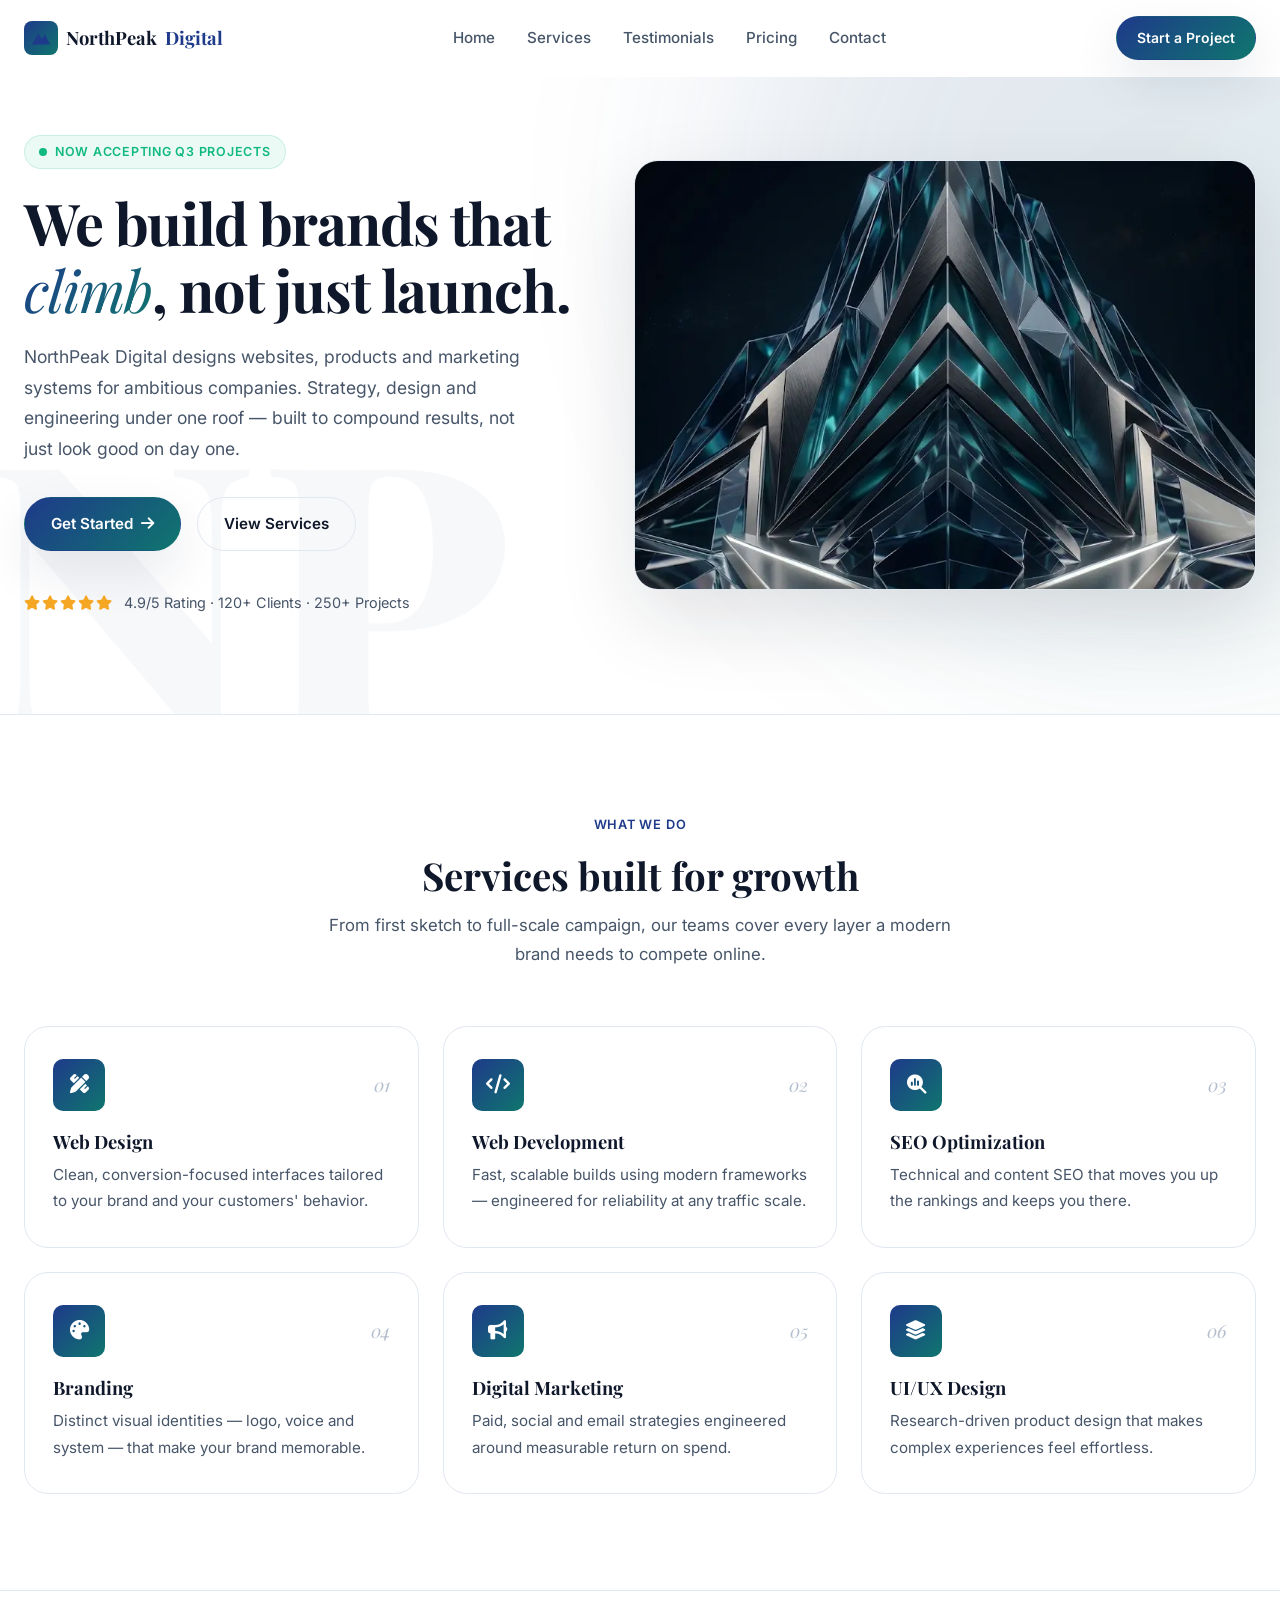
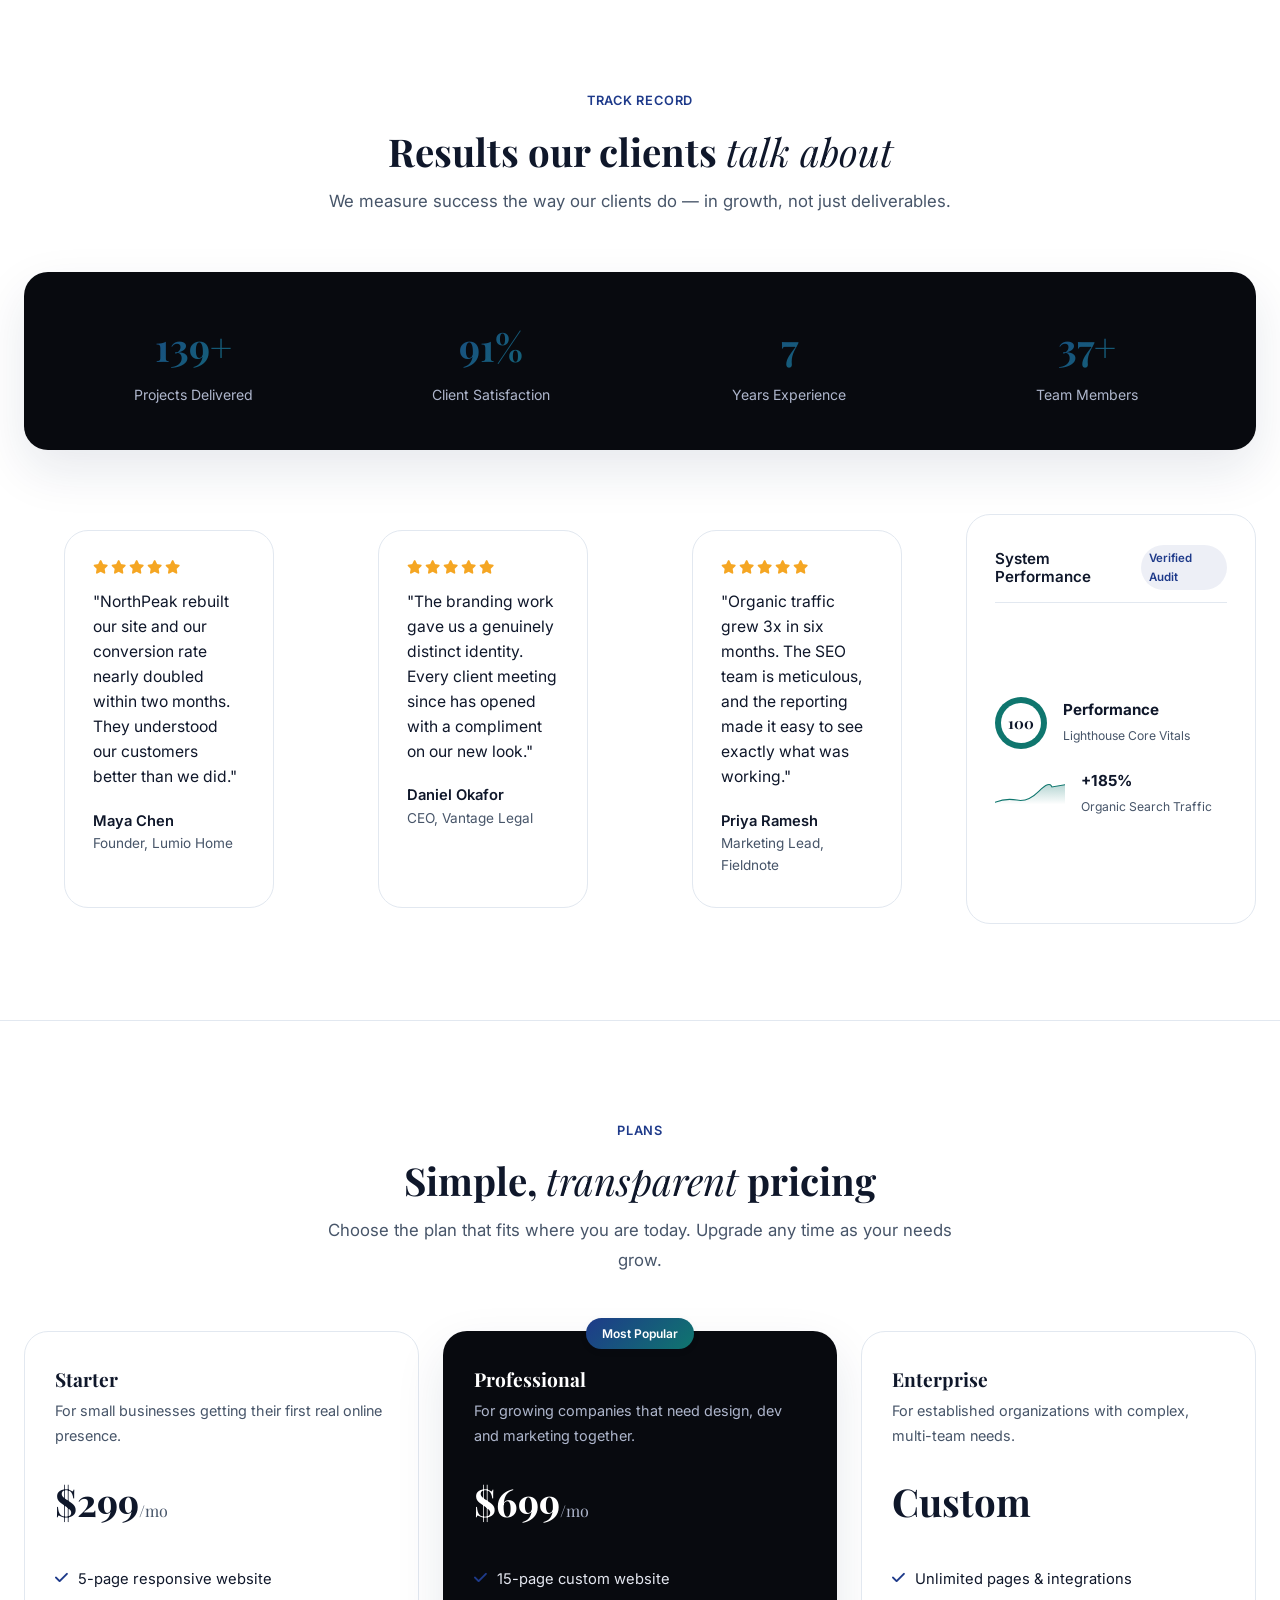
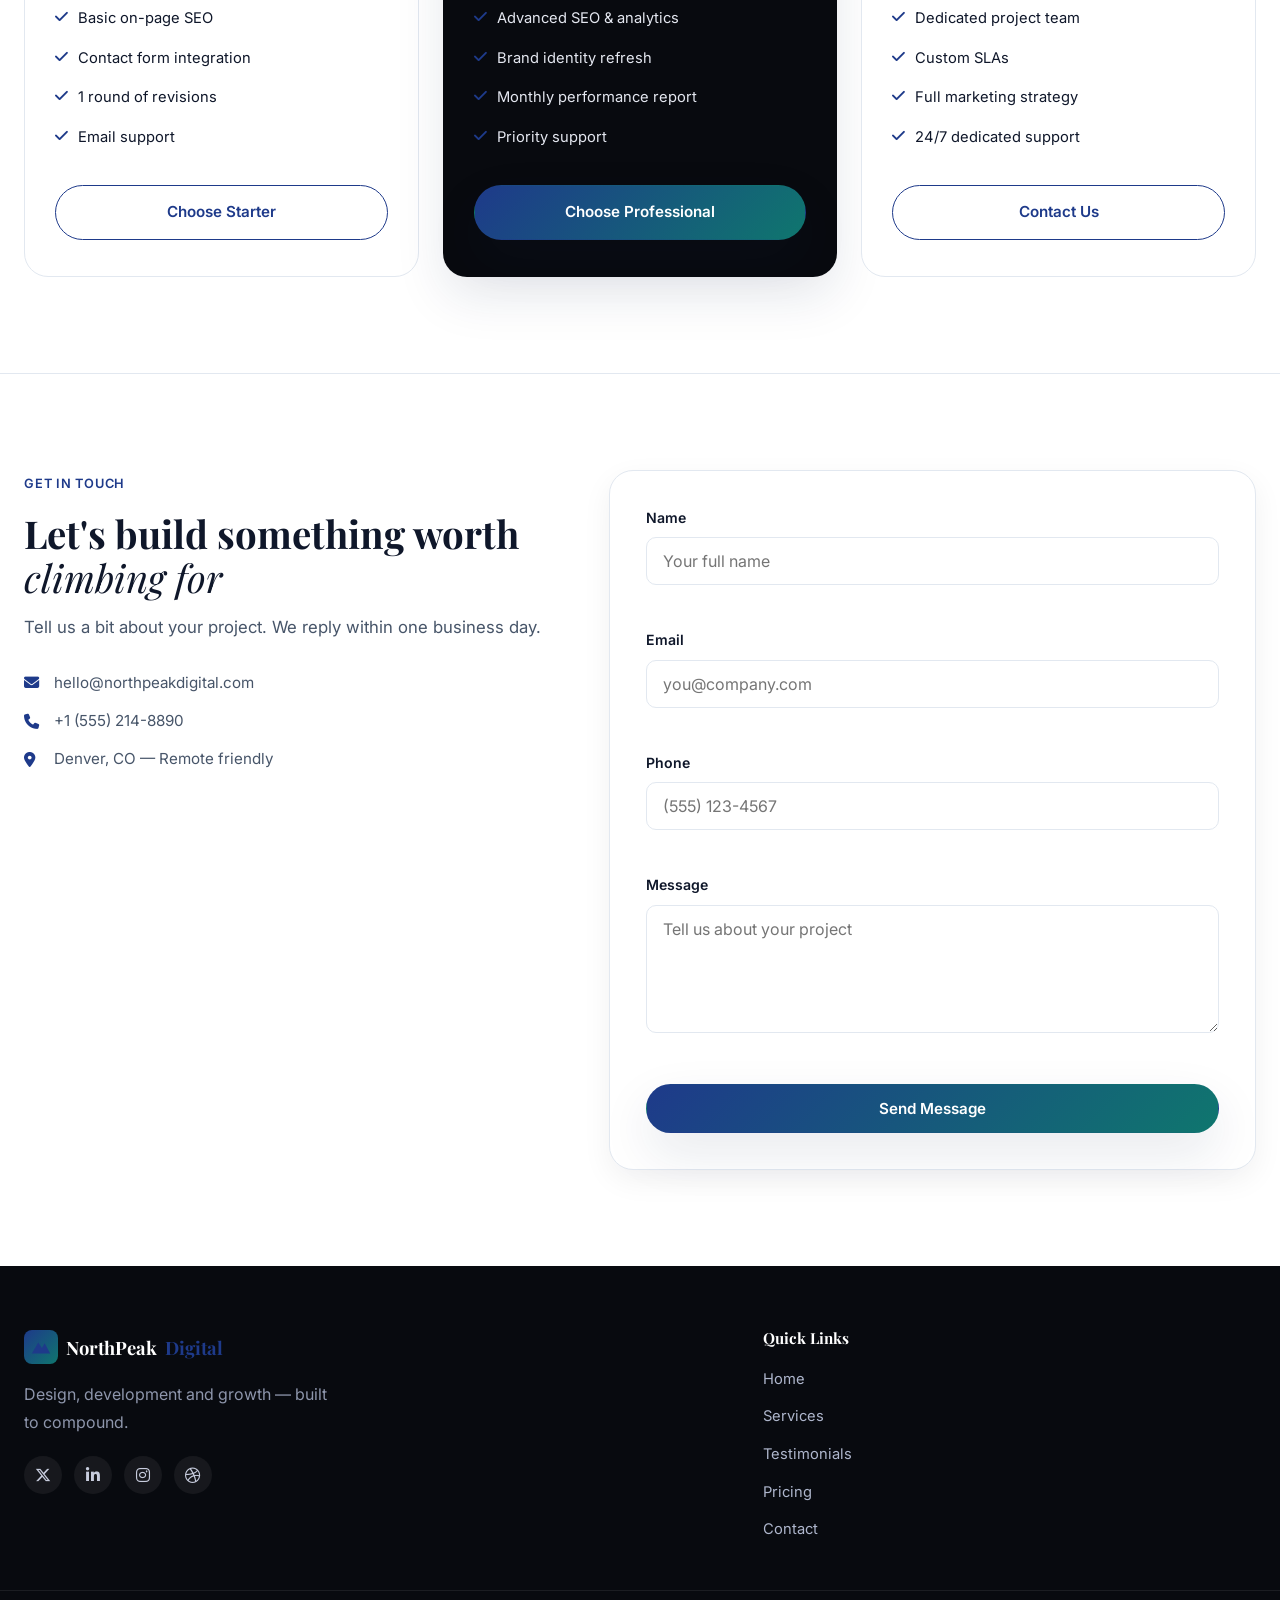
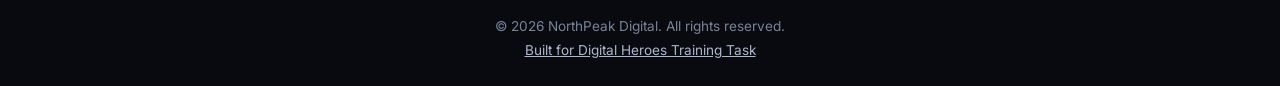
==== index.html @ 92f37b00 "optimize: add cdn preconnect and optimize status dot animation composite properties" ====
<!DOCTYPE html>
<html lang="en">
<head>
<meta charset="UTF-8">
<meta name="viewport" content="width=device-width, initial-scale=1.0">
<title>NorthPeak Digital — Web Design, Development &amp; Growth Agency</title>
<meta name="description" content="NorthPeak Digital is a modern agency building websites, brands and growth systems that get real results.">

<!-- Fonts -->
<link rel="preconnect" href="https://fonts.googleapis.com">
<link rel="preconnect" href="https://fonts.gstatic.com" crossorigin>
<link rel="preconnect" href="https://cdnjs.cloudflare.com" crossorigin>
<link rel="preload" href="https://fonts.googleapis.com/css2?family=Playfair+Display:ital,wght@0,400..900;1,400..900&family=Inter:wght@400;500;600;700&display=swap" as="style" onload="this.onload=null;this.rel='stylesheet'">
<noscript><link href="https://fonts.googleapis.com/css2?family=Playfair+Display:ital,wght@0,400..900;1,400..900&family=Inter:wght@400;500;600;700&display=swap" rel="stylesheet"></noscript>

<!-- Font Awesome -->
<link rel="preload" href="https://cdnjs.cloudflare.com/ajax/libs/font-awesome/6.5.1/css/all.min.css" as="style" onload="this.onload=null;this.rel='stylesheet'">
<noscript><link rel="stylesheet" href="https://cdnjs.cloudflare.com/ajax/libs/font-awesome/6.5.1/css/all.min.css"></noscript>

<link rel="stylesheet" href="style.css?v=1.1">
</head>
<body>

<!-- ========== SKIP LINK (Accessibility) ========== -->
<a class="skip-link" href="#main">Skip to main content</a>

<!-- ========== NAVBAR ========== -->
<header class="navbar" id="navbar">
  <div class="container navbar__inner">
    <a href="#home" class="navbar__brand" aria-label="NorthPeak Digital home">
      <span class="navbar__mark" aria-hidden="true">
        <svg viewBox="0 0 24 24" width="22" height="22"><path d="M2 19 L9 7 L13 13 L16 8 L22 19 Z" fill="currentColor"/></svg>
      </span>
      NorthPeak <span>Digital</span>
    </a>

    <nav class="navbar__nav" id="primary-nav" aria-label="Primary">
      <ul>
        <li><a href="#home">Home</a></li>
        <li><a href="#services">Services</a></li>
        <li><a href="#testimonials">Testimonials</a></li>
        <li><a href="#pricing">Pricing</a></li>
        <li><a href="#contact">Contact</a></li>
      </ul>
    </nav>

    <a href="#contact" class="btn btn--primary btn--sm navbar__cta">Start a Project</a>

    <button class="navbar__toggle" id="navToggle" aria-label="Open menu" aria-expanded="false" aria-controls="primary-nav">
      <span></span><span></span><span></span>
    </button>
  </div>
</header>

<main id="main">

  <!-- ========== HERO ========== -->
  <section class="hero" id="home">
    <div class="hero__glow" aria-hidden="true"></div>
    <div class="container hero__inner">
      <div class="hero__copy reveal">
        <div class="eyebrow eyebrow--status">
          <span class="status-dot"></span>
          Now accepting Q3 projects
        </div>
        <h1 class="hero__title">We build brands that <span class="text-gradient"><em>climb</em></span>, not just launch.</h1>
        <p class="hero__desc">NorthPeak Digital designs websites, products and marketing systems for ambitious companies. Strategy, design and engineering under one roof — built to compound results, not just look good on day one.</p>
        <div class="hero__actions">
          <a href="#contact" class="btn btn--primary">Get Started <i class="fa-solid fa-arrow-right" aria-hidden="true"></i></a>
          <a href="#services" class="btn btn--ghost">View Services</a>
        </div>
        <div class="hero__trust">
          <div class="hero__trust-stars" aria-hidden="true">
            <i class="fa-solid fa-star"></i><i class="fa-solid fa-star"></i><i class="fa-solid fa-star"></i><i class="fa-solid fa-star"></i><i class="fa-solid fa-star"></i>
          </div>
          <span>4.9/5 Rating &middot; 120+ Clients &middot; 250+ Projects</span>
        </div>
      </div>

      <div class="hero__art reveal">
        <img src="hero_artwork.webp?v=1.3" alt="Abstract glowing glass mountain peaks with warm golden light reflections" class="hero__image" width="600" height="430" fetchpriority="high" decoding="async">
      </div>
    </div>
  </section>

  <!-- ========== SERVICES ========== -->
  <section class="services section" id="services">
    <div class="container">
      <div class="section__head reveal">
        <p class="eyebrow">What we do</p>
        <h2>Services built for growth</h2>
        <p class="section__desc">From first sketch to full-scale campaign, our teams cover every layer a modern brand needs to compete online.</p>
      </div>

      <div class="services__grid">
        <article class="service-card reveal">
          <div class="service-card__header">
            <div class="service-card__icon"><i class="fa-solid fa-pen-ruler" aria-hidden="true"></i></div>
            <span class="service-card__number">01</span>
          </div>
          <h3>Web Design</h3>
          <p>Clean, conversion-focused interfaces tailored to your brand and your customers' behavior.</p>
        </article>

        <article class="service-card reveal">
          <div class="service-card__header">
            <div class="service-card__icon"><i class="fa-solid fa-code" aria-hidden="true"></i></div>
            <span class="service-card__number">02</span>
          </div>
          <h3>Web Development</h3>
          <p>Fast, scalable builds using modern frameworks — engineered for reliability at any traffic scale.</p>
        </article>

        <article class="service-card reveal">
          <div class="service-card__header">
            <div class="service-card__icon"><i class="fa-solid fa-magnifying-glass-chart" aria-hidden="true"></i></div>
            <span class="service-card__number">03</span>
          </div>
          <h3>SEO Optimization</h3>
          <p>Technical and content SEO that moves you up the rankings and keeps you there.</p>
        </article>

        <article class="service-card reveal">
          <div class="service-card__header">
            <div class="service-card__icon"><i class="fa-solid fa-palette" aria-hidden="true"></i></div>
            <span class="service-card__number">04</span>
          </div>
          <h3>Branding</h3>
          <p>Distinct visual identities — logo, voice and system — that make your brand memorable.</p>
        </article>

        <article class="service-card reveal">
          <div class="service-card__header">
            <div class="service-card__icon"><i class="fa-solid fa-bullhorn" aria-hidden="true"></i></div>
            <span class="service-card__number">05</span>
          </div>
          <h3>Digital Marketing</h3>
          <p>Paid, social and email strategies engineered around measurable return on spend.</p>
        </article>

        <article class="service-card reveal">
          <div class="service-card__header">
            <div class="service-card__icon"><i class="fa-solid fa-layer-group" aria-hidden="true"></i></div>
            <span class="service-card__number">06</span>
          </div>
          <h3>UI/UX Design</h3>
          <p>Research-driven product design that makes complex experiences feel effortless.</p>
        </article>
      </div>
    </div>
  </section>

  <!-- ========== TESTIMONIALS / RESULTS ========== -->
  <section class="results section" id="testimonials">
    <div class="container">
      <div class="section__head reveal">
        <p class="eyebrow">Track record</p>
        <h2>Results our clients <em>talk about</em></h2>
        <p class="section__desc">We measure success the way our clients do — in growth, not just deliverables.</p>
      </div>

      <div class="stats reveal">
        <div class="stats__item">
          <span class="stats__num" data-count="150" data-suffix="+">0</span>
          <span class="stats__label">Projects Delivered</span>
        </div>
        <div class="stats__item">
          <span class="stats__num" data-count="98" data-suffix="%">0</span>
          <span class="stats__label">Client Satisfaction</span>
        </div>
        <div class="stats__item">
          <span class="stats__num" data-count="8" data-suffix="">0</span>
          <span class="stats__label">Years Experience</span>
        </div>
        <div class="stats__item">
          <span class="stats__num" data-count="40" data-suffix="+">0</span>
          <span class="stats__label">Team Members</span>
        </div>
      </div>

      <div class="testimonials__grid">
        <figure class="testimonial-card reveal">
          <div class="testimonial-card__stars" aria-label="Rated 5 out of 5 stars">
            <i class="fa-solid fa-star"></i><i class="fa-solid fa-star"></i><i class="fa-solid fa-star"></i><i class="fa-solid fa-star"></i><i class="fa-solid fa-star"></i>
          </div>
          <blockquote>"NorthPeak rebuilt our site and our conversion rate nearly doubled within two months. They understood our customers better than we did."</blockquote>
          <figcaption>
            <span class="testimonial-card__name">Maya Chen</span>
            <span class="testimonial-card__company">Founder, Lumio Home</span>
          </figcaption>
        </figure>

        <figure class="testimonial-card reveal">
          <div class="testimonial-card__stars" aria-label="Rated 5 out of 5 stars">
            <i class="fa-solid fa-star"></i><i class="fa-solid fa-star"></i><i class="fa-solid fa-star"></i><i class="fa-solid fa-star"></i><i class="fa-solid fa-star"></i>
          </div>
          <blockquote>"The branding work gave us a genuinely distinct identity. Every client meeting since has opened with a compliment on our new look."</blockquote>
          <figcaption>
            <span class="testimonial-card__name">Daniel Okafor</span>
            <span class="testimonial-card__company">CEO, Vantage Legal</span>
          </figcaption>
        </figure>

        <figure class="testimonial-card reveal">
          <div class="testimonial-card__stars" aria-label="Rated 5 out of 5 stars">
            <i class="fa-solid fa-star"></i><i class="fa-solid fa-star"></i><i class="fa-solid fa-star"></i><i class="fa-solid fa-star"></i><i class="fa-solid fa-star"></i>
          </div>
          <blockquote>"Organic traffic grew 3x in six months. The SEO team is meticulous, and the reporting made it easy to see exactly what was working."</blockquote>
          <figcaption>
            <span class="testimonial-card__name">Priya Ramesh</span>
            <span class="testimonial-card__company">Marketing Lead, Fieldnote</span>
          </figcaption>
        </figure>

        <div class="testimonial-card metric-widget reveal">
          <div class="metric-widget__header">
            <h4>System Performance</h4>
            <span class="metric-widget__badge">Verified Audit</span>
          </div>
          <div class="metric-widget__body">
            <div class="gauge-container">
              <div class="circular-gauge" style="--percent: 100;">
                <div class="circular-gauge__value">100</div>
              </div>
              <div class="gauge-label">
                <strong>Performance</strong>
                <span>Lighthouse Core Vitals</span>
              </div>
            </div>
            <div class="chart-container">
              <svg class="mini-chart" viewBox="0 0 160 50">
                <defs>
                  <linearGradient id="chartGrad" x1="0" y1="0" x2="0" y2="1">
                    <stop offset="0%" stop-color="#0F766E" stop-opacity="0.3"/>
                    <stop offset="100%" stop-color="#0F766E" stop-opacity="0.0"/>
                  </linearGradient>
                </defs>
                <path d="M 0 45 Q 25 35 50 40 T 100 20 T 130 10 L 160 5" fill="none" stroke="#0F766E" stroke-width="2.5" stroke-linecap="round"/>
                <path d="M 0 45 Q 25 35 50 40 T 100 20 T 130 10 L 160 5 L 160 50 L 0 50 Z" fill="url(#chartGrad)"/>
              </svg>
              <div class="chart-label">
                <strong>+185%</strong>
                <span>Organic Search Traffic</span>
              </div>
            </div>
          </div>
        </div>
      </div>
    </div>
  </section>

  <!-- ========== PRICING ========== -->
  <section class="pricing section" id="pricing">
    <div class="container">
      <div class="section__head reveal">
        <p class="eyebrow">Plans</p>
        <h2>Simple, <em>transparent</em> pricing</h2>
        <p class="section__desc">Choose the plan that fits where you are today. Upgrade any time as your needs grow.</p>
      </div>

      <div class="pricing__grid">

        <!-- Starter -->
        <article class="pricing-card reveal">
          <h3>Starter</h3>
          <p class="pricing-card__desc">For small businesses getting their first real online presence.</p>
          <p class="pricing-card__price"><span>$299</span>/mo</p>
          <ul class="pricing-card__features">
            <li><i class="fa-solid fa-check" aria-hidden="true"></i> 5-page responsive website</li>
            <li><i class="fa-solid fa-check" aria-hidden="true"></i> Basic on-page SEO</li>
            <li><i class="fa-solid fa-check" aria-hidden="true"></i> Contact form integration</li>
            <li><i class="fa-solid fa-check" aria-hidden="true"></i> 1 round of revisions</li>
            <li><i class="fa-solid fa-check" aria-hidden="true"></i> Email support</li>
          </ul>
          <a href="#contact" class="btn btn--outline">Choose Starter</a>
        </article>

        <!-- Professional (highlighted) -->
        <article class="pricing-card pricing-card--featured reveal">
          <span class="pricing-card__badge">Most Popular</span>
          <h3>Professional</h3>
          <p class="pricing-card__desc">For growing companies that need design, dev and marketing together.</p>
          <p class="pricing-card__price"><span>$699</span>/mo</p>
          <ul class="pricing-card__features">
            <li><i class="fa-solid fa-check" aria-hidden="true"></i> 15-page custom website</li>
            <li><i class="fa-solid fa-check" aria-hidden="true"></i> Advanced SEO &amp; analytics</li>
            <li><i class="fa-solid fa-check" aria-hidden="true"></i> Brand identity refresh</li>
            <li><i class="fa-solid fa-check" aria-hidden="true"></i> Monthly performance report</li>
            <li><i class="fa-solid fa-check" aria-hidden="true"></i> Priority support</li>
          </ul>
          <a href="#contact" class="btn btn--primary">Choose Professional</a>
        </article>

        <!-- Enterprise -->
        <article class="pricing-card reveal">
          <h3>Enterprise</h3>
          <p class="pricing-card__desc">For established organizations with complex, multi-team needs.</p>
          <p class="pricing-card__price"><span>Custom</span></p>
          <ul class="pricing-card__features">
            <li><i class="fa-solid fa-check" aria-hidden="true"></i> Unlimited pages &amp; integrations</li>
            <li><i class="fa-solid fa-check" aria-hidden="true"></i> Dedicated project team</li>
            <li><i class="fa-solid fa-check" aria-hidden="true"></i> Custom SLAs</li>
            <li><i class="fa-solid fa-check" aria-hidden="true"></i> Full marketing strategy</li>
            <li><i class="fa-solid fa-check" aria-hidden="true"></i> 24/7 dedicated support</li>
          </ul>
          <a href="#contact" class="btn btn--outline">Contact Us</a>
        </article>

      </div>
    </div>
  </section>

  <!-- ========== CONTACT ========== -->
  <section class="contact section" id="contact">
    <div class="container contact__inner">
      <div class="section__head section__head--left reveal">
        <p class="eyebrow">Get in touch</p>
        <h2>Let's build something worth <em>climbing for</em></h2>
        <p class="section__desc">Tell us a bit about your project. We reply within one business day.</p>

        <ul class="contact__info">
          <li><i class="fa-solid fa-envelope" aria-hidden="true"></i> hello@northpeakdigital.com</li>
          <li><i class="fa-solid fa-phone" aria-hidden="true"></i> +1 (555) 214-8890</li>
          <li><i class="fa-solid fa-location-dot" aria-hidden="true"></i> Denver, CO — Remote friendly</li>
        </ul>
      </div>

      <form class="contact-form reveal" id="contactForm" action="https://api.web3forms.com/submit" method="POST" novalidate>
        <input type="hidden" name="access_key" value="YOUR_ACCESS_KEY_HERE">
        <div class="form-group">
          <label for="name">Name</label>
          <input type="text" id="name" name="name" placeholder="Your full name" autocomplete="name" aria-describedby="nameError">
          <span class="form-error" id="nameError" role="alert"></span>
        </div>

        <div class="form-group">
          <label for="email">Email</label>
          <input type="email" id="email" name="email" placeholder="you@company.com" autocomplete="email" aria-describedby="emailError">
          <span class="form-error" id="emailError" role="alert"></span>
        </div>

        <div class="form-group">
          <label for="phone">Phone</label>
          <input type="tel" id="phone" name="phone" placeholder="(555) 123-4567" autocomplete="tel" aria-describedby="phoneError">
          <span class="form-error" id="phoneError" role="alert"></span>
        </div>

        <div class="form-group">
          <label for="message">Message</label>
          <textarea id="message" name="message" rows="5" placeholder="Tell us about your project" aria-describedby="messageError"></textarea>
          <span class="form-error" id="messageError" role="alert"></span>
        </div>

        <button type="submit" class="btn btn--primary btn--full">Send Message</button>

        <p class="form-success" id="formSuccess" role="status" aria-live="polite"></p>
      </form>
    </div>
  </section>

</main>

<!-- ========== FOOTER ========== -->
<footer class="footer">
  <div class="container footer__inner">
    <div class="footer__brand">
      <a href="#home" class="navbar__brand" aria-label="NorthPeak Digital home">
        <span class="navbar__mark" aria-hidden="true">
          <svg viewBox="0 0 24 24" width="22" height="22"><path d="M2 19 L9 7 L13 13 L16 8 L22 19 Z" fill="currentColor"/></svg>
        </span>
        NorthPeak <span>Digital</span>
      </a>
      <p>Design, development and growth — built to compound.</p>
      <div class="footer__social">
        <a href="#" aria-label="NorthPeak Digital on X (Twitter)"><i class="fa-brands fa-x-twitter" aria-hidden="true"></i></a>
        <a href="#" aria-label="NorthPeak Digital on LinkedIn"><i class="fa-brands fa-linkedin-in" aria-hidden="true"></i></a>
        <a href="#" aria-label="NorthPeak Digital on Instagram"><i class="fa-brands fa-instagram" aria-hidden="true"></i></a>
        <a href="#" aria-label="NorthPeak Digital on Dribbble"><i class="fa-brands fa-dribbble" aria-hidden="true"></i></a>
      </div>
    </div>

    <nav class="footer__links" aria-label="Footer">
      <h4>Quick Links</h4>
      <ul>
        <li><a href="#home">Home</a></li>
        <li><a href="#services">Services</a></li>
        <li><a href="#testimonials">Testimonials</a></li>
        <li><a href="#pricing">Pricing</a></li>
        <li><a href="#contact">Contact</a></li>
      </ul>
    </nav>
  </div>

  <div class="footer__bottom">
    <p>&copy; <span id="year"></span> NorthPeak Digital. All rights reserved.</p>
    <p><a href="https://digitalheroesco.com" target="_blank" rel="noopener">Built for Digital Heroes Training Task</a></p>
  </div>
</footer>

<script src="script.js" defer></script>
</body>
</html>
---- style.css ----
/* ==========================================================================
   NorthPeak Digital — Stylesheet
   Design tokens: navy-950 #0B1120 · ink #151B2E · slate #5B6478
   blue #4F6BFF · purple #8B5CF6 · surface #F6F7FB · white #FFFFFF
   ========================================================================== */

:root {
  /* Colors */
  --navy-950: #080A0F;
  --navy-800: #11141B;
  --ink: #0F172A;
  --slate: #475569;
  --slate-light: #94A3B8;
  --blue: #1E3A8A;
  --purple: #0F766E;
  --surface: #FFFFFF;
  --surface-alt: #F8FAFC;
  --white: #FFFFFF;
  --border: #E2E8F0;
  --success: #10B981;
  --error: #EF4444;

  --gradient: linear-gradient(135deg, var(--blue), var(--purple));

  /* Typography */
  --font-display: 'Playfair Display', 'Inter', serif;
  --font-body: 'Inter', sans-serif;

  /* Spacing / shape */
  --radius-sm: 10px;
  --radius-md: 16px;
  --radius-lg: 24px;
  --shadow-sm: 0 2px 10px rgba(15, 23, 42, 0.04);
  --shadow-md: 0 10px 30px rgba(15, 23, 42, 0.06);
  --shadow-lg: 0 20px 50px rgba(15, 37, 80, 0.1);

  --container-w: 1280px;
}

/* ==========================================================================
   Reset & base
   ========================================================================== */
*,
*::before,
*::after {
  box-sizing: border-box;
}

html {
  scroll-behavior: smooth;
  scroll-padding-top: 84px;
}

@media (prefers-reduced-motion: reduce) {
  html {
    scroll-behavior: auto;
  }

  *,
  *::before,
  *::after {
    animation-duration: 0.001ms !important;
    animation-iteration-count: 1 !important;
    transition-duration: 0.001ms !important;
  }
}

body {
  margin: 0;
  font-family: var(--font-body);
  color: var(--ink);
  background: var(--white);
  line-height: 1.6;
  -webkit-font-smoothing: antialiased;
}

h1, h2, h3, h4 { font-family: var(--font-display); line-height: 1.15; margin: 0; color: var(--ink); }
h1 em, h2 em, h3 em {
  font-style: italic;
  font-weight: 400;
  font-family: var(--font-display);
}

p {
  margin: 0;
  line-height: 1.75;
}

ul {
  margin: 0;
  padding: 0;
  list-style: none;
}

a {
  color: inherit;
  text-decoration: none;
}

img,
svg {
  display: block;
  max-width: 100%;
}

button {
  font-family: inherit;
  cursor: pointer;
}

input,
textarea {
  font-family: inherit;
  font-size: 1rem;
}

.container {
  max-width: var(--container-w);
  margin: 0 auto;
  padding: 0 24px;
}

.section {
  padding: 96px 0;
  border-top: 1px solid var(--border);
}

.skip-link {
  position: absolute;
  left: -999px;
  top: 0;
  background: var(--ink);
  color: var(--white);
  padding: 10px 16px;
  border-radius: 0 0 8px 0;
  z-index: 1000;
}

.skip-link:focus {
  left: 0;
}

/* Visible keyboard focus everywhere */
a:focus-visible,
button:focus-visible,
input:focus-visible,
textarea:focus-visible {
  outline: 2px solid var(--blue);
  outline-offset: 3px;
  border-radius: 6px;
}

/* ==========================================================================
   Buttons
   ========================================================================== */
.btn {
  display: inline-flex;
  align-items: center;
  justify-content: center;
  gap: 8px;
  padding: 14px 26px;
  border-radius: 999px;
  font-weight: 600;
  font-size: 0.95rem;
  border: 1px solid transparent;
  transition: transform 0.25s ease, box-shadow 0.25s ease, background 0.25s ease, color 0.25s ease;
  white-space: nowrap;
}

.btn--primary {
  background: var(--gradient);
  color: var(--white);
  box-shadow: var(--shadow-lg);
}

.btn--primary:hover {
  transform: translateY(-3px);
  box-shadow: 0 24px 40px rgba(79, 107, 255, 0.28);
}

.btn--ghost {
  background: transparent;
  color: var(--ink);
  border-color: var(--border);
}

.btn--ghost:hover {
  border-color: var(--blue);
  color: var(--blue);
  transform: translateY(-3px);
}

.btn--outline {
  background: transparent;
  color: var(--blue);
  border-color: var(--blue);
  width: 100%;
}

.btn--outline:hover {
  background: var(--blue);
  color: var(--white);
  transform: translateY(-3px);
}

.btn--full {
  width: 100%;
}

.btn--sm {
  padding: 10px 20px;
  font-size: 0.875rem;
}

/* ==========================================================================
   Navbar
   ========================================================================== */
.navbar {
  position: sticky;
  top: 0;
  z-index: 500;
  background: rgba(255, 255, 255, 0.85);
  backdrop-filter: blur(12px);
  border-bottom: 1px solid transparent;
  transition: box-shadow 0.3s ease, border-color 0.3s ease;
}

.navbar.is-scrolled {
  box-shadow: 0 4px 24px rgba(21, 27, 46, 0.08);
  border-bottom-color: var(--border);
}

.navbar__inner {
  display: flex;
  align-items: center;
  justify-content: space-between;
  gap: 24px;
  padding-top: 16px;
  padding-bottom: 16px;
}

.navbar__brand {
  display: inline-flex;
  align-items: center;
  gap: 8px;
  font-family: var(--font-display);
  font-weight: 700;
  font-size: 1.15rem;
  color: var(--ink);
}

.navbar__brand span {
  color: var(--blue);
}

.navbar__mark {
  display: inline-flex;
  color: var(--white);
  background: var(--gradient);
  border-radius: 8px;
  padding: 6px;
}

.navbar__nav ul {
  display: flex;
  gap: 32px;
}

.navbar__nav a {
  font-weight: 500;
  font-size: 0.95rem;
  color: var(--slate);
  position: relative;
  padding: 4px 0;
  transition: color 0.2s ease;
}

.navbar__nav a::after {
  content: '';
  position: absolute;
  left: 0;
  bottom: -2px;
  width: 0;
  height: 2px;
  background: var(--gradient);
  transition: width 0.25s ease;
  border-radius: 2px;
}

.navbar__nav a:hover {
  color: var(--ink);
}

.navbar__nav a:hover::after {
  width: 100%;
}

.navbar__toggle {
  display: none;
  flex-direction: column;
  justify-content: center;
  gap: 5px;
  width: 40px;
  height: 40px;
  background: none;
  border: none;
  padding: 8px;
}

.navbar__toggle span {
  display: block;
  height: 2px;
  width: 100%;
  background: var(--ink);
  border-radius: 2px;
  transition: transform 0.25s ease, opacity 0.25s ease;
}

.navbar__toggle[aria-expanded="true"] span:nth-child(1) {
  transform: translateY(7px) rotate(45deg);
}

.navbar__toggle[aria-expanded="true"] span:nth-child(2) {
  opacity: 0;
}

.navbar__toggle[aria-expanded="true"] span:nth-child(3) {
  transform: translateY(-7px) rotate(-45deg);
}

/* ==========================================================================
   Hero
   ========================================================================== */
.hero {
  position: relative;
  overflow: hidden;
  padding: 58px 0 100px;
  background: var(--surface);
}
.hero::before {
  content: "NP";
  position: absolute;
  bottom: -60px;
  left: -20px;
  font-family: var(--font-display);
  font-size: 24rem;
  font-weight: 800;
  color: var(--blue);
  opacity: 0.03;
  pointer-events: none;
  line-height: 1;
  z-index: 0;
}

.hero__glow {
  position: absolute;
  top: -300px;
  right: -300px;
  width: 850px;
  height: 850px;
  background: var(--gradient);
  opacity: 0.12;
  border-radius: 50%;
  filter: blur(120px);
  pointer-events: none;
}

.hero__inner {
  display: grid;
  grid-template-columns: 0.95fr 1.05fr;
  align-items: center;
  gap: 48px;
  position: relative;
}

.eyebrow {
  display: inline-block;
  font-size: 0.8rem;
  font-weight: 600;
  letter-spacing: 0.06em;
  text-transform: uppercase;
  color: var(--blue);
  margin-bottom: 16px;
}

.hero__title {
  font-size: clamp(2.2rem, 4.6vw, 3.6rem);
  font-weight: 700;
  letter-spacing: -0.02em;
  margin-bottom: 20px;
  max-width: 620px;
}

.text-gradient {
  background: var(--gradient);
  -webkit-background-clip: text;
  background-clip: text;
  color: transparent;
}

.hero__desc {
  font-size: 1.1rem;
  color: var(--slate);
  max-width: 46ch;
  margin-bottom: 32px;
}

.hero__actions {
  display: flex;
  flex-wrap: wrap;
  gap: 16px;
  margin-bottom: 40px;
}

.hero__trust {
  display: flex;
  align-items: center;
  gap: 12px;
  font-size: 0.9rem;
  color: var(--slate);
}

.hero__trust-stars {
  color: #F5A623;
  display: flex;
  gap: 2px;
}

.hero__art {
  position: relative;
}

.hero__image {
  width: 100%;
  height: 430px;
  object-fit: cover;
  border-radius: var(--radius-lg);
  box-shadow: 0 30px 80px rgba(15, 23, 42, 0.12);
  border: 1px solid var(--border);
  transition: transform 0.35s ease, box-shadow 0.35s ease;
}
.hero__image:hover {
  transform: scale(1.02);
}

/* ==========================================================================
   Section headers
   ========================================================================== */
.section__head {
  max-width: 640px;
  margin: 0 auto 56px;
  text-align: center;
}

.section__head--left {
  margin: 0 0 32px;
  text-align: left;
}

.section__head h2 {
  font-size: clamp(1.8rem, 3vw, 2.4rem);
  margin-bottom: 14px;
}

.section__desc {
  color: var(--slate);
  font-size: 1.05rem;
}

/* ==========================================================================
   Services
   ========================================================================== */
.services {
  background: var(--white);
}

.services__grid {
  display: grid;
  grid-template-columns: repeat(3, 1fr);
  gap: 24px;
}

.service-card {
  background: var(--surface);
  border: 1px solid var(--border);
  border-radius: var(--radius-lg);
  padding: 32px 28px;
  transition: transform 0.3s ease, box-shadow 0.3s ease, border-color 0.3s ease, background 0.3s ease;
}

.service-card:hover {
  transform: translateY(-8px);
  box-shadow: var(--shadow-md);
  border-color: transparent;
  background: var(--white);
}

.service-card__header {
  display: flex;
  justify-content: space-between;
  align-items: center;
  margin-bottom: 20px;
}

.service-card__icon {
  width: 52px;
  height: 52px;
  border-radius: var(--radius-sm);
  display: inline-flex;
  align-items: center;
  justify-content: center;
  background: var(--gradient);
  color: var(--white);
  font-size: 1.2rem;
  transition: transform 0.3s ease;
}
.service-card:hover .service-card__icon { transform: scale(1.08) rotate(-4deg); }

.service-card__number {
  font-family: var(--font-display);
  font-size: 1.15rem;
  font-style: italic;
  font-weight: 400;
  color: var(--slate-light);
  opacity: 0.7;
}

.service-card h3 { font-size: 1.15rem; margin-bottom: 10px; }

.service-card p {
  color: var(--slate);
  font-size: 0.95rem;
}

/* ==========================================================================
   Results / Testimonials
   ========================================================================== */
.results {
  background: var(--surface);
}

.stats {
  display: grid;
  grid-template-columns: repeat(4, 1fr);
  gap: 24px;
  background: var(--navy-950);
  border-radius: var(--radius-lg);
  padding: 44px 32px;
  margin-bottom: 64px;
  box-shadow: var(--shadow-lg);
}

.stats__item {
  text-align: center;
}

.stats__num {
  display: block;
  font-family: var(--font-display);
  font-size: clamp(1.8rem, 3.2vw, 2.4rem);
  font-weight: 700;
  background: var(--gradient);
  -webkit-background-clip: text;
  background-clip: text;
  color: transparent;
}

.stats__label {
  color: #AEB6CC;
  font-size: 0.88rem;
  margin-top: 6px;
  display: block;
}

.testimonials__grid {
  display: grid;
  grid-template-columns: repeat(auto-fit, minmax(265px, 1fr));
  gap: 24px;
}

.testimonial-card {
  background: var(--white);
  border: 1px solid var(--border);
  border-radius: var(--radius-lg);
  padding: 30px 28px;
  transition: transform 0.3s ease, box-shadow 0.3s ease;
}

.testimonial-card:hover {
  transform: translateY(-6px);
  box-shadow: var(--shadow-md);
}

.testimonial-card__stars {
  color: #F5A623;
  font-size: 0.85rem;
  margin-bottom: 14px;
  display: flex;
  gap: 3px;
}

.testimonial-card blockquote {
  margin: 0 0 20px;
  font-size: 0.98rem;
  color: var(--ink);
}

.testimonial-card figcaption {
  display: flex;
  flex-direction: column;
}

.testimonial-card__name {
  font-weight: 600;
  font-size: 0.92rem;
}

.testimonial-card__company {
  color: var(--slate);
  font-size: 0.85rem;
}

/* ==========================================================================
   Pricing
   ========================================================================== */
.pricing {
  background: var(--white);
}

.pricing__grid {
  display: grid;
  grid-template-columns: repeat(3, 1fr);
  gap: 24px;
  align-items: stretch;
}

.pricing-card {
  position: relative;
  display: flex;
  flex-direction: column;
  background: var(--surface);
  border: 1px solid var(--border);
  border-radius: var(--radius-lg);
  padding: 36px 30px;
  transition: transform 0.3s ease, box-shadow 0.3s ease;
}

.pricing-card:hover {
  transform: translateY(-8px);
  box-shadow: var(--shadow-md);
}

.pricing-card h3 {
  font-size: 1.2rem;
  margin-bottom: 8px;
}

.pricing-card__desc {
  color: var(--slate);
  font-size: 0.9rem;
  margin-bottom: 20px;
  min-height: 44px;
}

.pricing-card__price {
  font-family: var(--font-display);
  font-size: 1rem;
  color: var(--slate);
  margin-bottom: 24px;
}

.pricing-card__price span {
  font-size: 2.4rem;
  font-weight: 700;
  color: var(--ink);
}

.pricing-card__features {
  margin-bottom: 28px;
  flex-grow: 1;
}

.pricing-card__features li {
  display: flex;
  align-items: flex-start;
  gap: 10px;
  padding: 8px 0;
  font-size: 0.92rem;
  color: var(--ink);
}

.pricing-card__features i {
  color: var(--blue);
  margin-top: 3px;
}

.pricing-card--featured {
  background: var(--navy-950);
  border-color: transparent;
  transform: scale(1.04);
  box-shadow: var(--shadow-lg);
}

.pricing-card--featured:hover {
  transform: scale(1.04) translateY(-8px);
}

.pricing-card--featured h3,
.pricing-card--featured .pricing-card__price span {
  color: var(--white);
}

.pricing-card--featured .pricing-card__desc {
  color: #AEB6CC;
}

.pricing-card--featured .pricing-card__features li {
  color: #E4E7F0;
}

.pricing-card--featured .pricing-card__price {
  color: #AEB6CC;
}

.pricing-card__badge {
  position: absolute;
  top: -14px;
  left: 50%;
  transform: translateX(-50%);
  background: var(--gradient);
  color: var(--white);
  font-size: 0.75rem;
  font-weight: 600;
  padding: 6px 16px;
  border-radius: 999px;
  box-shadow: var(--shadow-sm);
}

/* ==========================================================================
   Contact
   ========================================================================== */
.contact {
  background: var(--surface);
}

.contact__inner {
  display: grid;
  grid-template-columns: 0.9fr 1.1fr;
  gap: 56px;
  align-items: start;
}

.contact__info {
  margin-top: 28px;
  display: flex;
  flex-direction: column;
  gap: 14px;
}

.contact__info li {
  display: flex;
  align-items: center;
  gap: 12px;
  color: var(--slate);
  font-size: 0.95rem;
}

.contact__info i {
  color: var(--blue);
  width: 18px;
}

.contact-form {
  background: var(--white);
  border: 1px solid var(--border);
  border-radius: var(--radius-lg);
  padding: 36px;
  box-shadow: var(--shadow-md);
}

.form-group {
  margin-bottom: 20px;
}

.form-group label {
  display: block;
  font-size: 0.88rem;
  font-weight: 600;
  margin-bottom: 8px;
  color: var(--ink);
}

.form-group input,
.form-group textarea {
  width: 100%;
  padding: 13px 16px;
  border-radius: var(--radius-sm);
  border: 1px solid var(--border);
  background: var(--surface);
  color: var(--ink);
  transition: border-color 0.2s ease, box-shadow 0.2s ease;
  resize: vertical;
}

.form-group input:focus,
.form-group textarea:focus {
  outline: none;
  border-color: var(--blue);
  box-shadow: 0 0 0 4px rgba(79, 107, 255, 0.12);
}

.form-group input.is-invalid,
.form-group textarea.is-invalid {
  border-color: var(--error);
}

.form-error {
  display: block;
  min-height: 18px;
  color: var(--error);
  font-size: 0.82rem;
  margin-top: 6px;
}

.form-success {
  display: none;
  margin-top: 18px;
  padding: 14px 16px;
  background: rgba(31, 169, 125, 0.1);
  color: var(--success);
  border-radius: var(--radius-sm);
  font-size: 0.9rem;
  font-weight: 600;
}

.form-success.is-visible {
  display: block;
}

/* ==========================================================================
   Footer
   ========================================================================== */
.footer {
  background: var(--navy-950);
  color: #C7CCDD;
  padding: 64px 0 0;
}

.footer__inner {
  display: grid;
  grid-template-columns: 1.4fr 1fr;
  gap: 48px;
  padding-bottom: 48px;
  border-bottom: 1px solid rgba(255, 255, 255, 0.08);
}

.footer .navbar__brand {
  color: var(--white);
}

.footer__brand p {
  margin: 14px 0 20px;
  color: #8E96AC;
  max-width: 32ch;
}

.footer__social {
  display: flex;
  gap: 12px;
}

.footer__social a {
  width: 38px;
  height: 38px;
  display: inline-flex;
  align-items: center;
  justify-content: center;
  border-radius: 50%;
  background: rgba(255, 255, 255, 0.06);
  transition: background 0.25s ease, transform 0.25s ease;
}

.footer__social a:hover {
  background: var(--gradient);
  transform: translateY(-3px);
}

.footer__links h4 {
  color: var(--white);
  font-size: 0.95rem;
  margin-bottom: 18px;
}

.footer__links ul {
  display: flex;
  flex-direction: column;
  gap: 12px;
}

.footer__links a {
  color: #AEB6CC;
  font-size: 0.92rem;
  transition: color 0.2s ease;
}

.footer__links a:hover {
  color: var(--white);
}

.footer__bottom {
  text-align: center;
  padding: 24px 0;
  font-size: 0.85rem;
  color: #7A8299;
}

.footer__bottom a {
  color: #AEB6CC;
  text-decoration: underline;
  transition: color 0.2s ease;
}

.footer__bottom a:hover {
  color: var(--white);
}

/* ==========================================================================
   Scroll reveal
   ========================================================================== */
.reveal {
  opacity: 0;
  transform: translateY(24px);
  transition: opacity 0.7s ease, transform 0.7s ease;
}

.reveal.is-visible {
  opacity: 1;
  transform: translateY(0);
}

/* ==========================================================================
   Responsive: Tablet (≤ 900px)
   ========================================================================== */
@media (max-width: 900px) {
  .hero__inner {
    grid-template-columns: 1fr;
  }

  .hero__art {
    order: -1;
    max-width: 380px;
    margin: 0 auto;
  }

  .services__grid {
    grid-template-columns: repeat(2, 1fr);
  }

  .testimonials__grid {
    grid-template-columns: 1fr;
  }

  .pricing__grid {
    grid-template-columns: 1fr;
    max-width: 460px;
    margin: 0 auto;
  }

  .pricing-card--featured {
    transform: none;
  }

  .pricing-card--featured:hover {
    transform: translateY(-8px);
  }

  .contact__inner {
    grid-template-columns: 1fr;
  }

  .stats {
    grid-template-columns: repeat(2, 1fr);
    row-gap: 32px;
  }
}

/* ==========================================================================
   Responsive: Mobile (≤ 640px)
   ========================================================================== */
@media (max-width: 640px) {
  .section {
    padding: 64px 0;
  }

  .navbar__nav {
    position: fixed;
    top: 68px;
    left: 0;
    right: 0;
    background: var(--white);
    border-bottom: 1px solid var(--border);
    box-shadow: var(--shadow-md);
    max-height: 0;
    overflow: hidden;
    transition: max-height 0.3s ease;
  }

  .navbar__nav.is-open {
    max-height: 320px;
  }

  .navbar__nav ul {
    flex-direction: column;
    gap: 0;
    padding: 8px 24px 16px;
  }

  .navbar__nav a {
    display: block;
    padding: 12px 0;
    border-bottom: 1px solid var(--border);
  }

  .navbar__cta {
    display: none;
  }

  .navbar__toggle {
    display: flex;
  }

  .hero {
    padding: 48px 0 64px;
  }

  .hero__actions {
    flex-direction: column;
  }

  .hero__actions .btn {
    width: 100%;
  }

  .services__grid {
    grid-template-columns: 1fr;
  }

  .stats {
    grid-template-columns: repeat(2, 1fr);
    padding: 32px 20px;
  }

  .contact-form {
    padding: 24px;
  }

  .footer__inner {
    grid-template-columns: 1fr;
  }
}

/* ==========================================================================
   HealthTech SaaS Inspired UI Details
   ========================================================================== */

/* Pulsing Status Badge in Hero */
.eyebrow--status {
  display: inline-flex;
  align-items: center;
  gap: 8px;
  background: rgba(16, 185, 129, 0.08);
  color: var(--success);
  border: 1px solid rgba(16, 185, 129, 0.16);
  padding: 6px 14px;
  border-radius: 99px;
  font-size: 0.78rem;
  font-weight: 600;
  margin-bottom: 20px;
}
.status-dot {
  display: inline-block;
  width: 8px;
  height: 8px;
  background: var(--success);
  border-radius: 50%;
  animation: statusPulse 2s infinite ease-in-out;
}
@keyframes statusPulse {
  0%, 100% {
    transform: scale(1);
    opacity: 1;
  }
  50% {
    transform: scale(1.3);
    opacity: 0.6;
  }
}

/* Metric Widget Dashboard Card */
.metric-widget {
  display: flex;
  flex-direction: column;
  justify-content: space-between;
}
.metric-widget__header {
  display: flex;
  justify-content: space-between;
  align-items: center;
  margin-bottom: 20px;
  border-bottom: 1px solid var(--border);
  padding-bottom: 12px;
}
.metric-widget__header h4 {
  font-family: var(--font-body);
  font-size: 0.95rem;
  font-weight: 600;
  color: var(--ink);
  margin: 0;
}
.metric-widget__badge {
  background: rgba(30, 58, 138, 0.08);
  color: var(--blue);
  font-size: 0.72rem;
  font-weight: 600;
  padding: 4px 8px;
  border-radius: 99px;
}
.metric-widget__body {
  display: flex;
  flex-direction: column;
  gap: 20px;
  flex-grow: 1;
  justify-content: center;
}
.gauge-container,
.chart-container {
  display: flex;
  align-items: center;
  gap: 16px;
}
/* CSS Circular Gauge */
.circular-gauge {
  position: relative;
  width: 52px;
  height: 52px;
  border-radius: 50%;
  background: conic-gradient(var(--purple) calc(var(--percent) * 1%), var(--border) 0);
  display: flex;
  align-items: center;
  justify-content: center;
  transition: transform 0.3s ease;
}
.circular-gauge::before {
  content: "";
  position: absolute;
  width: 40px;
  height: 40px;
  border-radius: 50%;
  background: var(--white);
}
.circular-gauge__value {
  position: relative;
  font-family: var(--font-display);
  font-size: 0.95rem;
  font-weight: 700;
  color: var(--ink);
}
.gauge-label strong,
.chart-label strong {
  display: block;
  font-size: 0.95rem;
  color: var(--ink);
}
.gauge-label span,
.chart-label span {
  font-size: 0.76rem;
  color: var(--slate);
}
/* Mini chart SVG */
.mini-chart {
  width: 70px;
  height: 35px;
  display: block;
}

/* Glassmorphism reflective service card hover glows */
.service-card {
  position: relative;
  overflow: hidden;
}
.service-card::after {
  content: "";
  position: absolute;
  top: 0; left: 0; right: 0; bottom: 0;
  border: 1.5px solid transparent;
  border-radius: var(--radius-lg);
  pointer-events: none;
  transition: border-color 0.3s ease, box-shadow 0.3s ease;
}
.service-card:hover::after {
  border-color: rgba(15, 118, 110, 0.25);
  box-shadow: inset 0 0 12px rgba(15, 118, 110, 0.05);
}
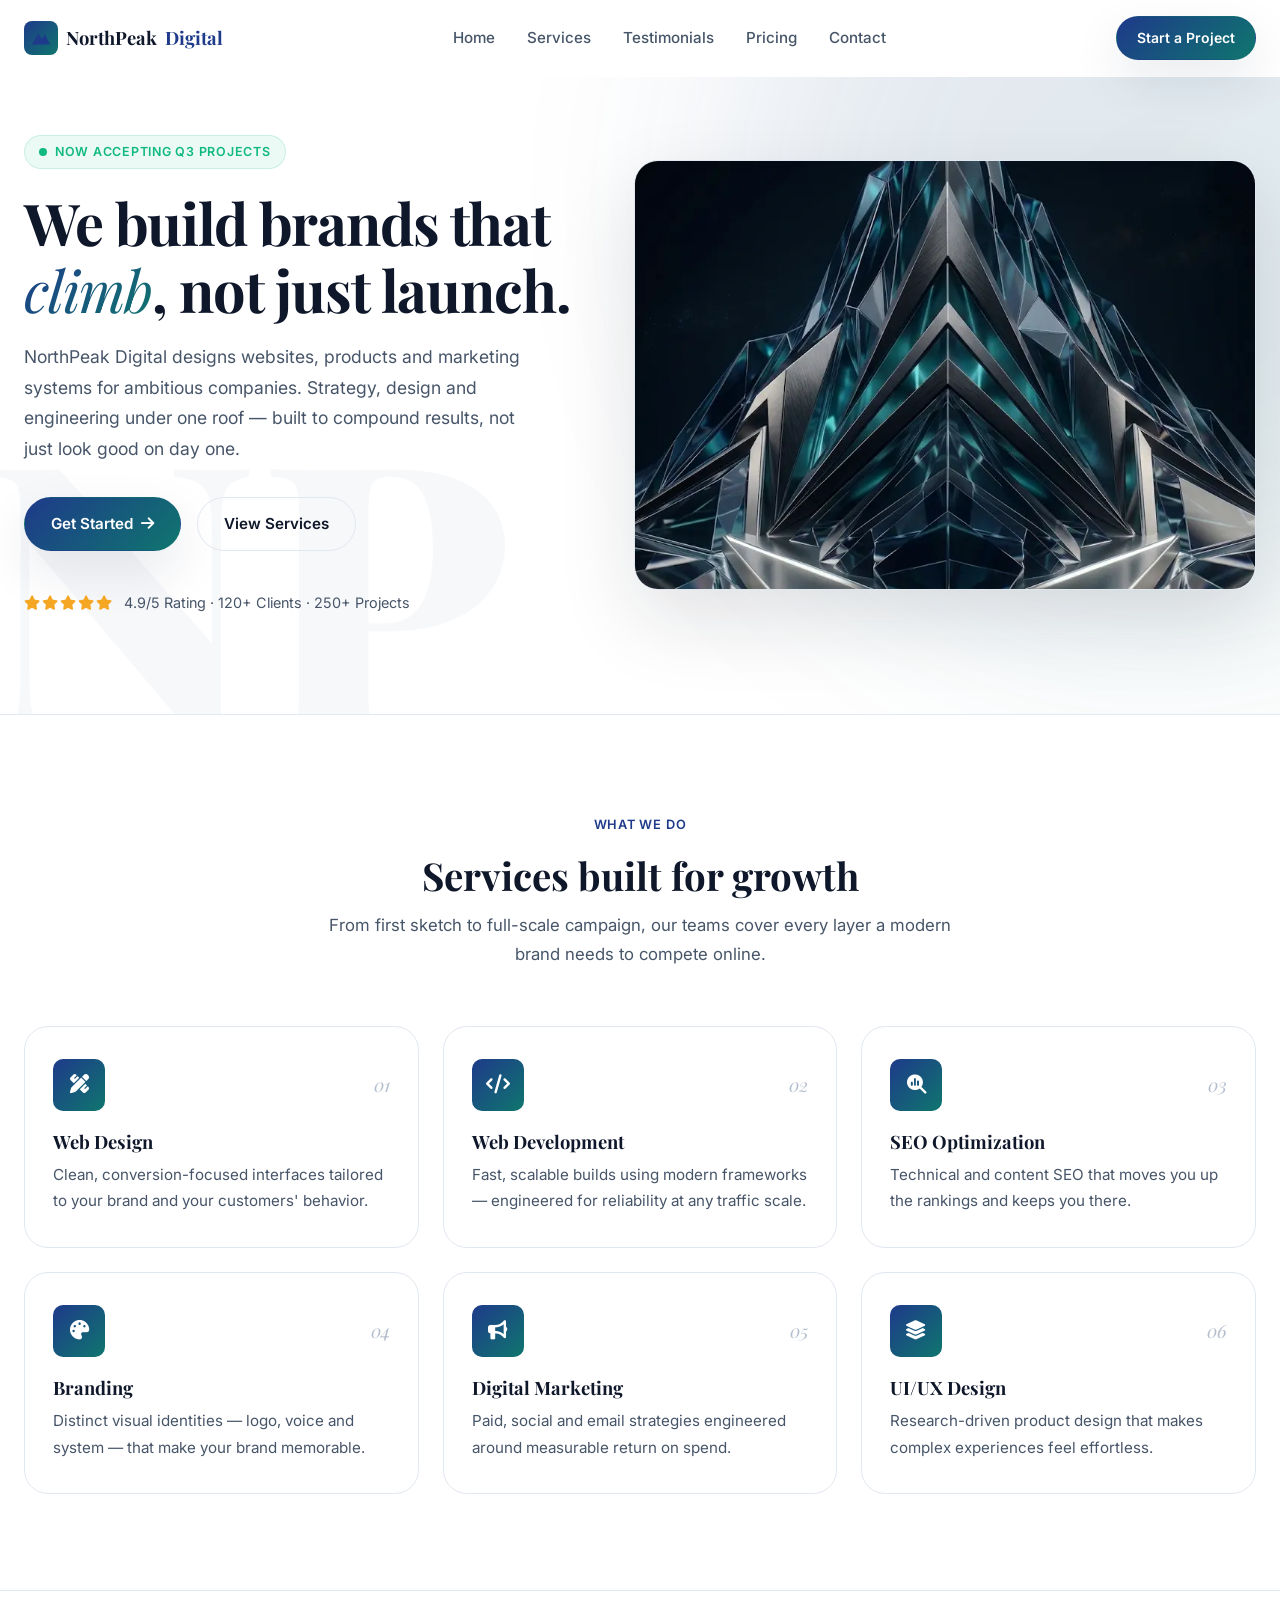
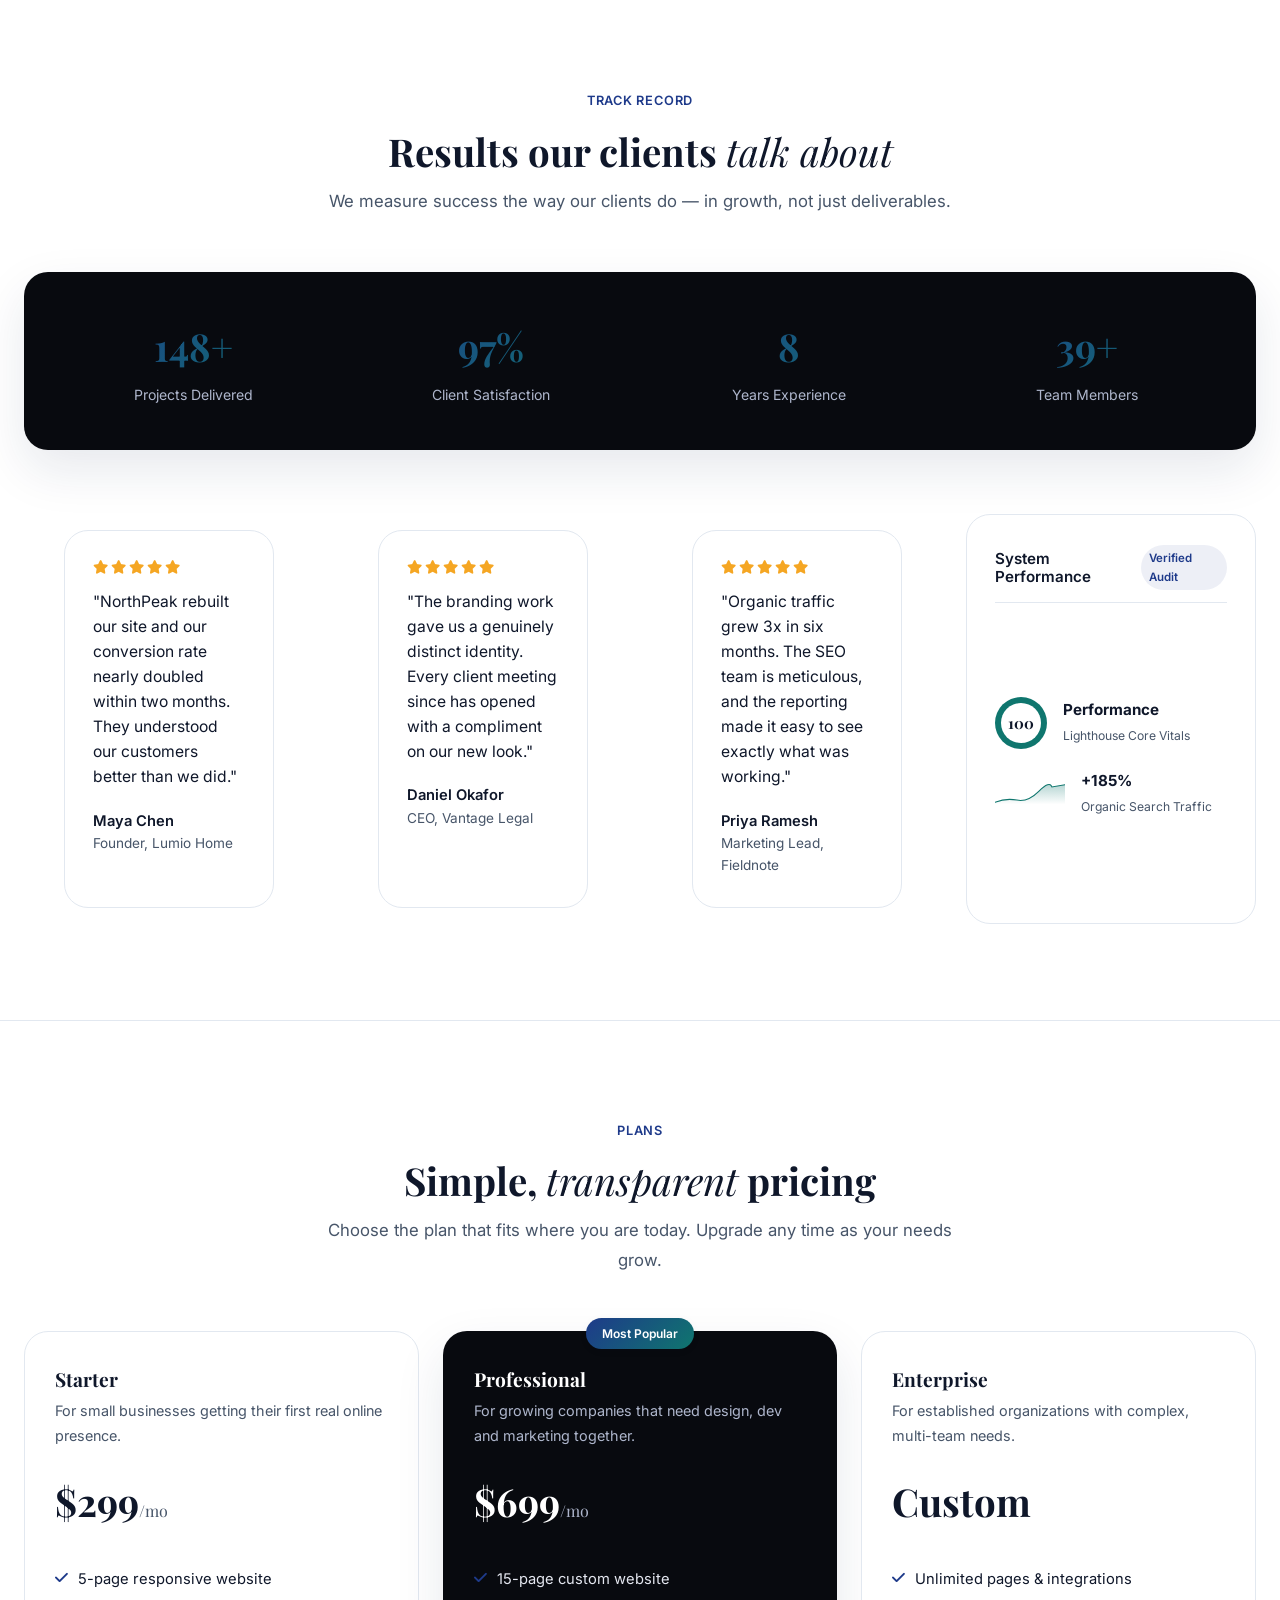
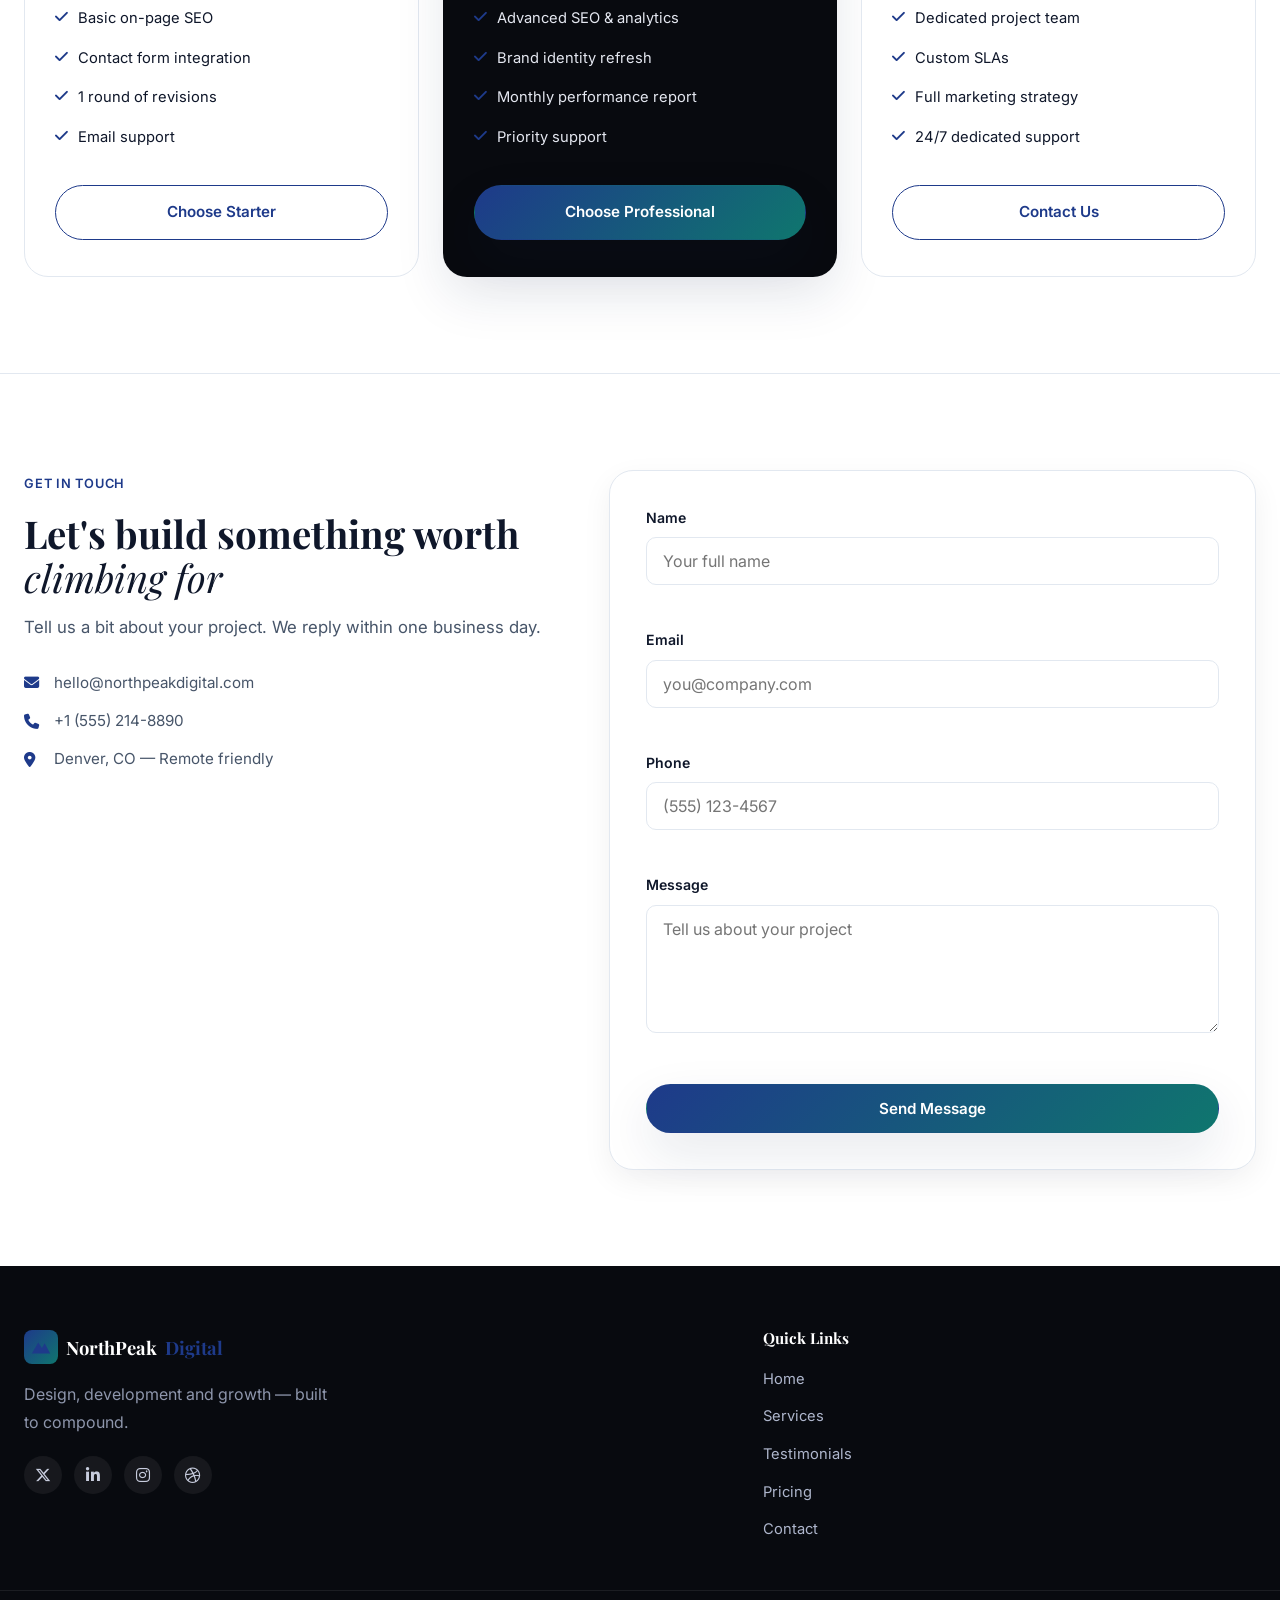
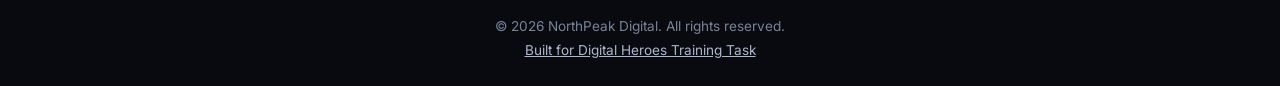
==== commit d2f5be70: "optimize: add minified stylesheet and script assets" ====
--- a/index.html
+++ b/index.html
@@ -17,7 +17,7 @@
 <link rel="preload" href="https://cdnjs.cloudflare.com/ajax/libs/font-awesome/6.5.1/css/all.min.css" as="style" onload="this.onload=null;this.rel='stylesheet'">
 <noscript><link rel="stylesheet" href="https://cdnjs.cloudflare.com/ajax/libs/font-awesome/6.5.1/css/all.min.css"></noscript>
 
-<link rel="stylesheet" href="style.css?v=1.1">
+<link rel="stylesheet" href="style.min.css?v=1.1">
 </head>
 <body>
 
@@ -397,6 +397,6 @@
   </div>
 </footer>
 
-<script src="script.js" defer></script>
+<script src="script.min.js" defer></script>
 </body>
 </html>
--- a/style.min.css
+++ b/style.min.css
@@ -0,0 +1 @@
+:root {--navy-950:#080A0F;--navy-800:#11141B;--ink:#0F172A;--slate:#475569;--slate-light:#94A3B8;--blue:#1E3A8A;--purple:#0F766E;--surface:#FFFFFF;--surface-alt:#F8FAFC;--white:#FFFFFF;--border:#E2E8F0;--success:#10B981;--error:#EF4444;--gradient:linear-gradient(135deg, var(--blue), var(--purple));--font-display:'Playfair Display', 'Inter', serif;--font-body:'Inter', sans-serif;--radius-sm:10px;--radius-md:16px;--radius-lg:24px;--shadow-sm:0 2px 10px rgba(15, 23, 42, 0.04);--shadow-md:0 10px 30px rgba(15, 23, 42, 0.06);--shadow-lg:0 20px 50px rgba(15, 37, 80, 0.1);--container-w:1280px;} *, *::before, *::after {box-sizing:border-box;} html {scroll-behavior:smooth;scroll-padding-top:84px;} @media (prefers-reduced-motion:reduce) {html {scroll-behavior:auto;} *, *::before, *::after {animation-duration:0.001ms !important;animation-iteration-count:1 !important;transition-duration:0.001ms !important;}} body {margin:0;font-family:var(--font-body);color:var(--ink);background:var(--white);line-height:1.6;-webkit-font-smoothing:antialiased;} h1, h2, h3, h4 {font-family:var(--font-display);line-height:1.15;margin:0;color:var(--ink);} h1 em, h2 em, h3 em {font-style:italic;font-weight:400;font-family:var(--font-display);} p {margin:0;line-height:1.75;} ul {margin:0;padding:0;list-style:none;} a {color:inherit;text-decoration:none;} img, svg {display:block;max-width:100%;} button {font-family:inherit;cursor:pointer;} input, textarea {font-family:inherit;font-size:1rem;} .container {max-width:var(--container-w);margin:0 auto;padding:0 24px;} .section {padding:96px 0;border-top:1px solid var(--border);} .skip-link {position:absolute;left:-999px;top:0;background:var(--ink);color:var(--white);padding:10px 16px;border-radius:0 0 8px 0;z-index:1000;} .skip-link:focus {left:0;} a:focus-visible, button:focus-visible, input:focus-visible, textarea:focus-visible {outline:2px solid var(--blue);outline-offset:3px;border-radius:6px;} .btn {display:inline-flex;align-items:center;justify-content:center;gap:8px;padding:14px 26px;border-radius:999px;font-weight:600;font-size:0.95rem;border:1px solid transparent;transition:transform 0.25s ease, box-shadow 0.25s ease, background 0.25s ease, color 0.25s ease;white-space:nowrap;} .btn--primary {background:var(--gradient);color:var(--white);box-shadow:var(--shadow-lg);} .btn--primary:hover {transform:translateY(-3px);box-shadow:0 24px 40px rgba(79, 107, 255, 0.28);} .btn--ghost {background:transparent;color:var(--ink);border-color:var(--border);} .btn--ghost:hover {border-color:var(--blue);color:var(--blue);transform:translateY(-3px);} .btn--outline {background:transparent;color:var(--blue);border-color:var(--blue);width:100%;} .btn--outline:hover {background:var(--blue);color:var(--white);transform:translateY(-3px);} .btn--full {width:100%;} .btn--sm {padding:10px 20px;font-size:0.875rem;} .navbar {position:sticky;top:0;z-index:500;background:rgba(255, 255, 255, 0.85);backdrop-filter:blur(12px);border-bottom:1px solid transparent;transition:box-shadow 0.3s ease, border-color 0.3s ease;} .navbar.is-scrolled {box-shadow:0 4px 24px rgba(21, 27, 46, 0.08);border-bottom-color:var(--border);} .navbar__inner {display:flex;align-items:center;justify-content:space-between;gap:24px;padding-top:16px;padding-bottom:16px;} .navbar__brand {display:inline-flex;align-items:center;gap:8px;font-family:var(--font-display);font-weight:700;font-size:1.15rem;color:var(--ink);} .navbar__brand span {color:var(--blue);} .navbar__mark {display:inline-flex;color:var(--white);background:var(--gradient);border-radius:8px;padding:6px;} .navbar__nav ul {display:flex;gap:32px;} .navbar__nav a {font-weight:500;font-size:0.95rem;color:var(--slate);position:relative;padding:4px 0;transition:color 0.2s ease;} .navbar__nav a::after {content:'';position:absolute;left:0;bottom:-2px;width:0;height:2px;background:var(--gradient);transition:width 0.25s ease;border-radius:2px;} .navbar__nav a:hover {color:var(--ink);} .navbar__nav a:hover::after {width:100%;} .navbar__toggle {display:none;flex-direction:column;justify-content:center;gap:5px;width:40px;height:40px;background:none;border:none;padding:8px;} .navbar__toggle span {display:block;height:2px;width:100%;background:var(--ink);border-radius:2px;transition:transform 0.25s ease, opacity 0.25s ease;} .navbar__toggle[aria-expanded="true"] span:nth-child(1) {transform:translateY(7px) rotate(45deg);} .navbar__toggle[aria-expanded="true"] span:nth-child(2) {opacity:0;} .navbar__toggle[aria-expanded="true"] span:nth-child(3) {transform:translateY(-7px) rotate(-45deg);} .hero {position:relative;overflow:hidden;padding:58px 0 100px;background:var(--surface);} .hero::before {content:"NP";position:absolute;bottom:-60px;left:-20px;font-family:var(--font-display);font-size:24rem;font-weight:800;color:var(--blue);opacity:0.03;pointer-events:none;line-height:1;z-index:0;} .hero__glow {position:absolute;top:-300px;right:-300px;width:850px;height:850px;background:var(--gradient);opacity:0.12;border-radius:50%;filter:blur(120px);pointer-events:none;} .hero__inner {display:grid;grid-template-columns:0.95fr 1.05fr;align-items:center;gap:48px;position:relative;} .eyebrow {display:inline-block;font-size:0.8rem;font-weight:600;letter-spacing:0.06em;text-transform:uppercase;color:var(--blue);margin-bottom:16px;} .hero__title {font-size:clamp(2.2rem, 4.6vw, 3.6rem);font-weight:700;letter-spacing:-0.02em;margin-bottom:20px;max-width:620px;} .text-gradient {background:var(--gradient);-webkit-background-clip:text;background-clip:text;color:transparent;} .hero__desc {font-size:1.1rem;color:var(--slate);max-width:46ch;margin-bottom:32px;} .hero__actions {display:flex;flex-wrap:wrap;gap:16px;margin-bottom:40px;} .hero__trust {display:flex;align-items:center;gap:12px;font-size:0.9rem;color:var(--slate);} .hero__trust-stars {color:#F5A623;display:flex;gap:2px;} .hero__art {position:relative;} .hero__image {width:100%;height:430px;object-fit:cover;border-radius:var(--radius-lg);box-shadow:0 30px 80px rgba(15, 23, 42, 0.12);border:1px solid var(--border);transition:transform 0.35s ease, box-shadow 0.35s ease;} .hero__image:hover {transform:scale(1.02);} .section__head {max-width:640px;margin:0 auto 56px;text-align:center;} .section__head--left {margin:0 0 32px;text-align:left;} .section__head h2 {font-size:clamp(1.8rem, 3vw, 2.4rem);margin-bottom:14px;} .section__desc {color:var(--slate);font-size:1.05rem;} .services {background:var(--white);} .services__grid {display:grid;grid-template-columns:repeat(3, 1fr);gap:24px;} .service-card {background:var(--surface);border:1px solid var(--border);border-radius:var(--radius-lg);padding:32px 28px;transition:transform 0.3s ease, box-shadow 0.3s ease, border-color 0.3s ease, background 0.3s ease;} .service-card:hover {transform:translateY(-8px);box-shadow:var(--shadow-md);border-color:transparent;background:var(--white);} .service-card__header {display:flex;justify-content:space-between;align-items:center;margin-bottom:20px;} .service-card__icon {width:52px;height:52px;border-radius:var(--radius-sm);display:inline-flex;align-items:center;justify-content:center;background:var(--gradient);color:var(--white);font-size:1.2rem;transition:transform 0.3s ease;} .service-card:hover .service-card__icon {transform:scale(1.08) rotate(-4deg);} .service-card__number {font-family:var(--font-display);font-size:1.15rem;font-style:italic;font-weight:400;color:var(--slate-light);opacity:0.7;} .service-card h3 {font-size:1.15rem;margin-bottom:10px;} .service-card p {color:var(--slate);font-size:0.95rem;} .results {background:var(--surface);} .stats {display:grid;grid-template-columns:repeat(4, 1fr);gap:24px;background:var(--navy-950);border-radius:var(--radius-lg);padding:44px 32px;margin-bottom:64px;box-shadow:var(--shadow-lg);} .stats__item {text-align:center;} .stats__num {display:block;font-family:var(--font-display);font-size:clamp(1.8rem, 3.2vw, 2.4rem);font-weight:700;background:var(--gradient);-webkit-background-clip:text;background-clip:text;color:transparent;} .stats__label {color:#AEB6CC;font-size:0.88rem;margin-top:6px;display:block;} .testimonials__grid {display:grid;grid-template-columns:repeat(auto-fit, minmax(265px, 1fr));gap:24px;} .testimonial-card {background:var(--white);border:1px solid var(--border);border-radius:var(--radius-lg);padding:30px 28px;transition:transform 0.3s ease, box-shadow 0.3s ease;} .testimonial-card:hover {transform:translateY(-6px);box-shadow:var(--shadow-md);} .testimonial-card__stars {color:#F5A623;font-size:0.85rem;margin-bottom:14px;display:flex;gap:3px;} .testimonial-card blockquote {margin:0 0 20px;font-size:0.98rem;color:var(--ink);} .testimonial-card figcaption {display:flex;flex-direction:column;} .testimonial-card__name {font-weight:600;font-size:0.92rem;} .testimonial-card__company {color:var(--slate);font-size:0.85rem;} .pricing {background:var(--white);} .pricing__grid {display:grid;grid-template-columns:repeat(3, 1fr);gap:24px;align-items:stretch;} .pricing-card {position:relative;display:flex;flex-direction:column;background:var(--surface);border:1px solid var(--border);border-radius:var(--radius-lg);padding:36px 30px;transition:transform 0.3s ease, box-shadow 0.3s ease;} .pricing-card:hover {transform:translateY(-8px);box-shadow:var(--shadow-md);} .pricing-card h3 {font-size:1.2rem;margin-bottom:8px;} .pricing-card__desc {color:var(--slate);font-size:0.9rem;margin-bottom:20px;min-height:44px;} .pricing-card__price {font-family:var(--font-display);font-size:1rem;color:var(--slate);margin-bottom:24px;} .pricing-card__price span {font-size:2.4rem;font-weight:700;color:var(--ink);} .pricing-card__features {margin-bottom:28px;flex-grow:1;} .pricing-card__features li {display:flex;align-items:flex-start;gap:10px;padding:8px 0;font-size:0.92rem;color:var(--ink);} .pricing-card__features i {color:var(--blue);margin-top:3px;} .pricing-card--featured {background:var(--navy-950);border-color:transparent;transform:scale(1.04);box-shadow:var(--shadow-lg);} .pricing-card--featured:hover {transform:scale(1.04) translateY(-8px);} .pricing-card--featured h3, .pricing-card--featured .pricing-card__price span {color:var(--white);} .pricing-card--featured .pricing-card__desc {color:#AEB6CC;} .pricing-card--featured .pricing-card__features li {color:#E4E7F0;} .pricing-card--featured .pricing-card__price {color:#AEB6CC;} .pricing-card__badge {position:absolute;top:-14px;left:50%;transform:translateX(-50%);background:var(--gradient);color:var(--white);font-size:0.75rem;font-weight:600;padding:6px 16px;border-radius:999px;box-shadow:var(--shadow-sm);} .contact {background:var(--surface);} .contact__inner {display:grid;grid-template-columns:0.9fr 1.1fr;gap:56px;align-items:start;} .contact__info {margin-top:28px;display:flex;flex-direction:column;gap:14px;} .contact__info li {display:flex;align-items:center;gap:12px;color:var(--slate);font-size:0.95rem;} .contact__info i {color:var(--blue);width:18px;} .contact-form {background:var(--white);border:1px solid var(--border);border-radius:var(--radius-lg);padding:36px;box-shadow:var(--shadow-md);} .form-group {margin-bottom:20px;} .form-group label {display:block;font-size:0.88rem;font-weight:600;margin-bottom:8px;color:var(--ink);} .form-group input, .form-group textarea {width:100%;padding:13px 16px;border-radius:var(--radius-sm);border:1px solid var(--border);background:var(--surface);color:var(--ink);transition:border-color 0.2s ease, box-shadow 0.2s ease;resize:vertical;} .form-group input:focus, .form-group textarea:focus {outline:none;border-color:var(--blue);box-shadow:0 0 0 4px rgba(79, 107, 255, 0.12);} .form-group input.is-invalid, .form-group textarea.is-invalid {border-color:var(--error);} .form-error {display:block;min-height:18px;color:var(--error);font-size:0.82rem;margin-top:6px;} .form-success {display:none;margin-top:18px;padding:14px 16px;background:rgba(31, 169, 125, 0.1);color:var(--success);border-radius:var(--radius-sm);font-size:0.9rem;font-weight:600;} .form-success.is-visible {display:block;} .footer {background:var(--navy-950);color:#C7CCDD;padding:64px 0 0;} .footer__inner {display:grid;grid-template-columns:1.4fr 1fr;gap:48px;padding-bottom:48px;border-bottom:1px solid rgba(255, 255, 255, 0.08);} .footer .navbar__brand {color:var(--white);} .footer__brand p {margin:14px 0 20px;color:#8E96AC;max-width:32ch;} .footer__social {display:flex;gap:12px;} .footer__social a {width:38px;height:38px;display:inline-flex;align-items:center;justify-content:center;border-radius:50%;background:rgba(255, 255, 255, 0.06);transition:background 0.25s ease, transform 0.25s ease;} .footer__social a:hover {background:var(--gradient);transform:translateY(-3px);} .footer__links h4 {color:var(--white);font-size:0.95rem;margin-bottom:18px;} .footer__links ul {display:flex;flex-direction:column;gap:12px;} .footer__links a {color:#AEB6CC;font-size:0.92rem;transition:color 0.2s ease;} .footer__links a:hover {color:var(--white);} .footer__bottom {text-align:center;padding:24px 0;font-size:0.85rem;color:#7A8299;} .footer__bottom a {color:#AEB6CC;text-decoration:underline;transition:color 0.2s ease;} .footer__bottom a:hover {color:var(--white);} .reveal {opacity:0;transform:translateY(24px);transition:opacity 0.7s ease, transform 0.7s ease;} .reveal.is-visible {opacity:1;transform:translateY(0);} @media (max-width:900px) {.hero__inner {grid-template-columns:1fr;} .hero__art {order:-1;max-width:380px;margin:0 auto;} .services__grid {grid-template-columns:repeat(2, 1fr);} .testimonials__grid {grid-template-columns:1fr;} .pricing__grid {grid-template-columns:1fr;max-width:460px;margin:0 auto;} .pricing-card--featured {transform:none;} .pricing-card--featured:hover {transform:translateY(-8px);} .contact__inner {grid-template-columns:1fr;} .stats {grid-template-columns:repeat(2, 1fr);row-gap:32px;}} @media (max-width:640px) {.section {padding:64px 0;} .navbar__nav {position:fixed;top:68px;left:0;right:0;background:var(--white);border-bottom:1px solid var(--border);box-shadow:var(--shadow-md);max-height:0;overflow:hidden;transition:max-height 0.3s ease;} .navbar__nav.is-open {max-height:320px;} .navbar__nav ul {flex-direction:column;gap:0;padding:8px 24px 16px;} .navbar__nav a {display:block;padding:12px 0;border-bottom:1px solid var(--border);} .navbar__cta {display:none;} .navbar__toggle {display:flex;} .hero {padding:48px 0 64px;} .hero__actions {flex-direction:column;} .hero__actions .btn {width:100%;} .services__grid {grid-template-columns:1fr;} .stats {grid-template-columns:repeat(2, 1fr);padding:32px 20px;} .contact-form {padding:24px;} .footer__inner {grid-template-columns:1fr;}} .eyebrow--status {display:inline-flex;align-items:center;gap:8px;background:rgba(16, 185, 129, 0.08);color:var(--success);border:1px solid rgba(16, 185, 129, 0.16);padding:6px 14px;border-radius:99px;font-size:0.78rem;font-weight:600;margin-bottom:20px;} .status-dot {display:inline-block;width:8px;height:8px;background:var(--success);border-radius:50%;animation:statusPulse 2s infinite ease-in-out;} @keyframes statusPulse {0%, 100% {transform:scale(1);opacity:1;} 50% {transform:scale(1.3);opacity:0.6;}} .metric-widget {display:flex;flex-direction:column;justify-content:space-between;} .metric-widget__header {display:flex;justify-content:space-between;align-items:center;margin-bottom:20px;border-bottom:1px solid var(--border);padding-bottom:12px;} .metric-widget__header h4 {font-family:var(--font-body);font-size:0.95rem;font-weight:600;color:var(--ink);margin:0;} .metric-widget__badge {background:rgba(30, 58, 138, 0.08);color:var(--blue);font-size:0.72rem;font-weight:600;padding:4px 8px;border-radius:99px;} .metric-widget__body {display:flex;flex-direction:column;gap:20px;flex-grow:1;justify-content:center;} .gauge-container, .chart-container {display:flex;align-items:center;gap:16px;} .circular-gauge {position:relative;width:52px;height:52px;border-radius:50%;background:conic-gradient(var(--purple) calc(var(--percent) * 1%), var(--border) 0);display:flex;align-items:center;justify-content:center;transition:transform 0.3s ease;} .circular-gauge::before {content:"";position:absolute;width:40px;height:40px;border-radius:50%;background:var(--white);} .circular-gauge__value {position:relative;font-family:var(--font-display);font-size:0.95rem;font-weight:700;color:var(--ink);} .gauge-label strong, .chart-label strong {display:block;font-size:0.95rem;color:var(--ink);} .gauge-label span, .chart-label span {font-size:0.76rem;color:var(--slate);} .mini-chart {width:70px;height:35px;display:block;} .service-card {position:relative;overflow:hidden;} .service-card::after {content:"";position:absolute;top:0;left:0;right:0;bottom:0;border:1.5px solid transparent;border-radius:var(--radius-lg);pointer-events:none;transition:border-color 0.3s ease, box-shadow 0.3s ease;} .service-card:hover::after {border-color:rgba(15, 118, 110, 0.25);box-shadow:inset 0 0 12px rgba(15, 118, 110, 0.05);}
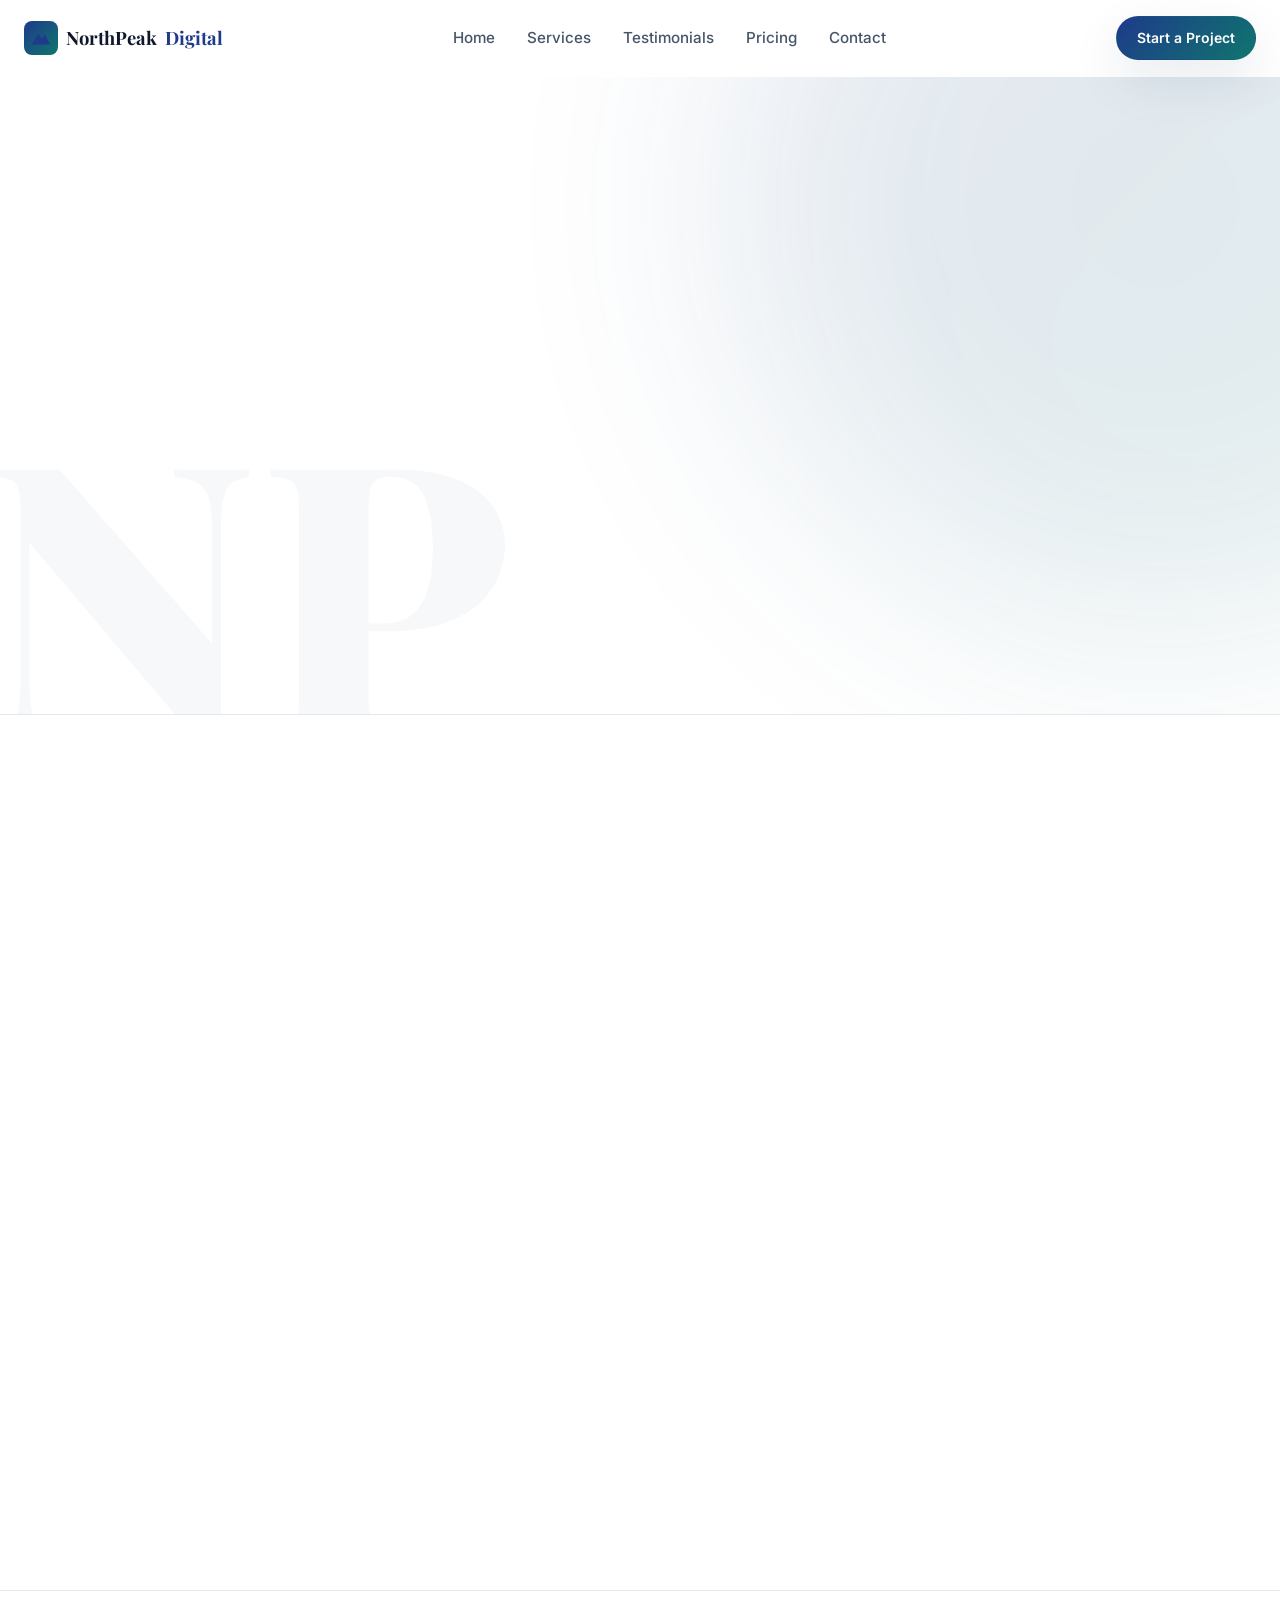
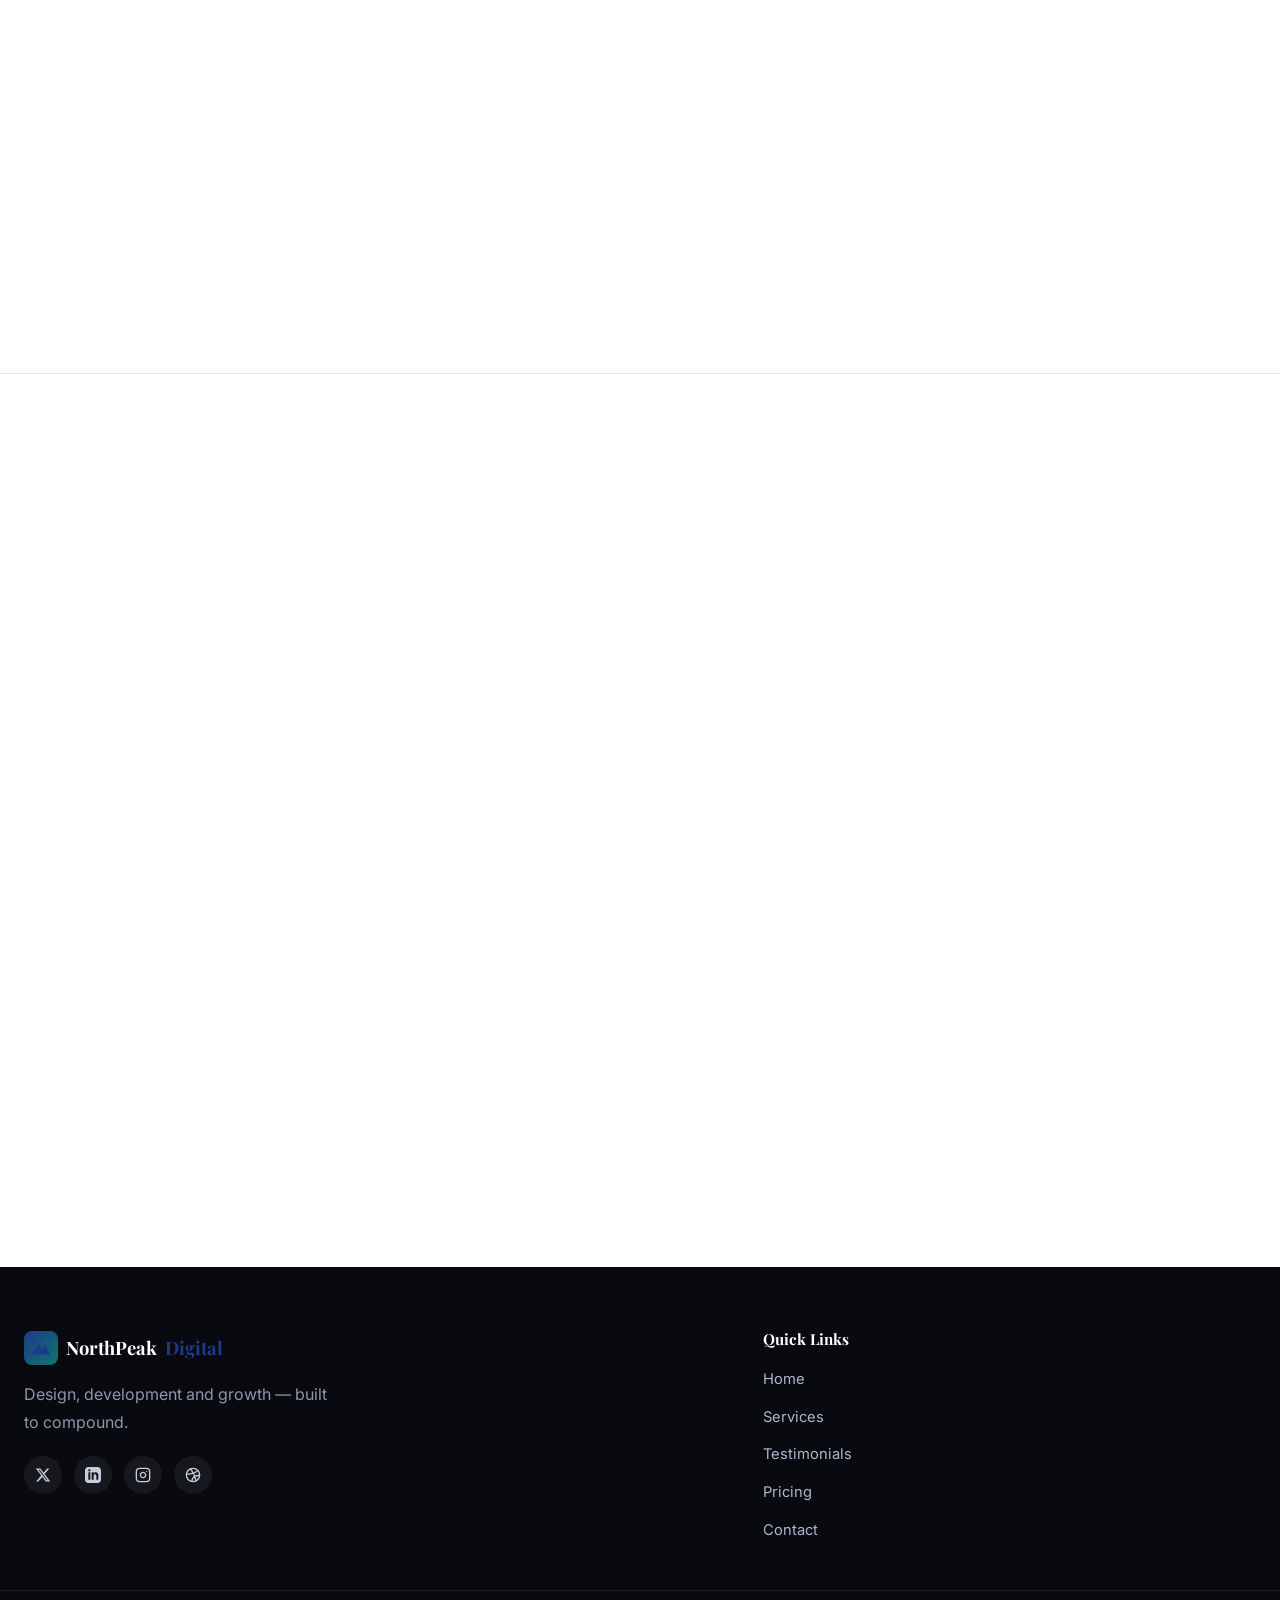
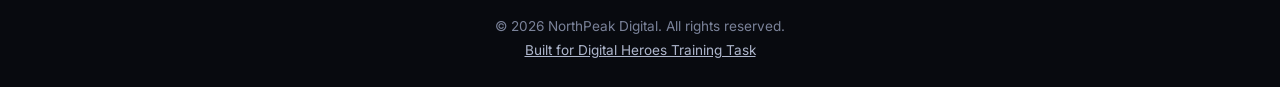
==== commit 817dfe49: "Optimize page performance: replace Font Awesome with inline SVGs, optimize font loading, and update " ====
--- a/index.html
+++ b/index.html
@@ -9,13 +9,7 @@
 <!-- Fonts -->
 <link rel="preconnect" href="https://fonts.googleapis.com">
 <link rel="preconnect" href="https://fonts.gstatic.com" crossorigin>
-<link rel="preconnect" href="https://cdnjs.cloudflare.com" crossorigin>
-<link rel="preload" href="https://fonts.googleapis.com/css2?family=Playfair+Display:ital,wght@0,400..900;1,400..900&family=Inter:wght@400;500;600;700&display=swap" as="style" onload="this.onload=null;this.rel='stylesheet'">
-<noscript><link href="https://fonts.googleapis.com/css2?family=Playfair+Display:ital,wght@0,400..900;1,400..900&family=Inter:wght@400;500;600;700&display=swap" rel="stylesheet"></noscript>
-
-<!-- Font Awesome -->
-<link rel="preload" href="https://cdnjs.cloudflare.com/ajax/libs/font-awesome/6.5.1/css/all.min.css" as="style" onload="this.onload=null;this.rel='stylesheet'">
-<noscript><link rel="stylesheet" href="https://cdnjs.cloudflare.com/ajax/libs/font-awesome/6.5.1/css/all.min.css"></noscript>
+<link href="https://fonts.googleapis.com/css2?family=Playfair+Display:ital,wght@0,400..900;1,400..900&family=Inter:wght@400;500;600;700&display=swap" rel="stylesheet">
 
 <link rel="stylesheet" href="style.min.css?v=1.1">
 </head>
@@ -66,12 +60,12 @@
         <h1 class="hero__title">We build brands that <span class="text-gradient"><em>climb</em></span>, not just launch.</h1>
         <p class="hero__desc">NorthPeak Digital designs websites, products and marketing systems for ambitious companies. Strategy, design and engineering under one roof — built to compound results, not just look good on day one.</p>
         <div class="hero__actions">
-          <a href="#contact" class="btn btn--primary">Get Started <i class="fa-solid fa-arrow-right" aria-hidden="true"></i></a>
+          <a href="#contact" class="btn btn--primary">Get Started <svg xmlns="http://www.w3.org/2000/svg" viewBox="0 0 24 24" fill="none" stroke="currentColor" stroke-width="2.5" stroke-linecap="round" stroke-linejoin="round" class="svg-icon svg-arrow-right" aria-hidden="true" width="16" height="16"><path d="M5 12h14M12 5l7 7-7 7"/></svg></a>
           <a href="#services" class="btn btn--ghost">View Services</a>
         </div>
         <div class="hero__trust">
           <div class="hero__trust-stars" aria-hidden="true">
-            <i class="fa-solid fa-star"></i><i class="fa-solid fa-star"></i><i class="fa-solid fa-star"></i><i class="fa-solid fa-star"></i><i class="fa-solid fa-star"></i>
+            <svg xmlns="http://www.w3.org/2000/svg" viewBox="0 0 24 24" fill="currentColor" class="svg-icon svg-star" width="14" height="14"><path d="M12 17.27L18.18 21l-1.64-7.03L22 9.24l-7.19-.61L12 2 9.19 8.63 2 9.24l5.46 4.73L5.82 21z"/></svg><svg xmlns="http://www.w3.org/2000/svg" viewBox="0 0 24 24" fill="currentColor" class="svg-icon svg-star" width="14" height="14"><path d="M12 17.27L18.18 21l-1.64-7.03L22 9.24l-7.19-.61L12 2 9.19 8.63 2 9.24l5.46 4.73L5.82 21z"/></svg><svg xmlns="http://www.w3.org/2000/svg" viewBox="0 0 24 24" fill="currentColor" class="svg-icon svg-star" width="14" height="14"><path d="M12 17.27L18.18 21l-1.64-7.03L22 9.24l-7.19-.61L12 2 9.19 8.63 2 9.24l5.46 4.73L5.82 21z"/></svg><svg xmlns="http://www.w3.org/2000/svg" viewBox="0 0 24 24" fill="currentColor" class="svg-icon svg-star" width="14" height="14"><path d="M12 17.27L18.18 21l-1.64-7.03L22 9.24l-7.19-.61L12 2 9.19 8.63 2 9.24l5.46 4.73L5.82 21z"/></svg><svg xmlns="http://www.w3.org/2000/svg" viewBox="0 0 24 24" fill="currentColor" class="svg-icon svg-star" width="14" height="14"><path d="M12 17.27L18.18 21l-1.64-7.03L22 9.24l-7.19-.61L12 2 9.19 8.63 2 9.24l5.46 4.73L5.82 21z"/></svg>
           </div>
           <span>4.9/5 Rating &middot; 120+ Clients &middot; 250+ Projects</span>
         </div>
@@ -95,7 +89,7 @@
       <div class="services__grid">
         <article class="service-card reveal">
           <div class="service-card__header">
-            <div class="service-card__icon"><i class="fa-solid fa-pen-ruler" aria-hidden="true"></i></div>
+            <div class="service-card__icon"><svg xmlns="http://www.w3.org/2000/svg" viewBox="0 0 24 24" fill="none" stroke="currentColor" stroke-width="2" stroke-linecap="round" stroke-linejoin="round" class="svg-icon" aria-hidden="true" width="20" height="20"><path d="M17 3a2.85 2.83 0 1 1 4 4L7.5 20.5 2 22l1.5-5.5Z"/><path d="m15 5 4 4"/><path d="m11 9 4 4"/><path d="m5 15 4 4"/></svg></div>
             <span class="service-card__number">01</span>
           </div>
           <h3>Web Design</h3>
@@ -104,7 +98,7 @@
 
         <article class="service-card reveal">
           <div class="service-card__header">
-            <div class="service-card__icon"><i class="fa-solid fa-code" aria-hidden="true"></i></div>
+            <div class="service-card__icon"><svg xmlns="http://www.w3.org/2000/svg" viewBox="0 0 24 24" fill="none" stroke="currentColor" stroke-width="2" stroke-linecap="round" stroke-linejoin="round" class="svg-icon" aria-hidden="true" width="20" height="20"><polyline points="16 18 22 12 16 6"/><polyline points="8 6 2 12 8 18"/></svg></div>
             <span class="service-card__number">02</span>
           </div>
           <h3>Web Development</h3>
@@ -113,7 +107,7 @@
 
         <article class="service-card reveal">
           <div class="service-card__header">
-            <div class="service-card__icon"><i class="fa-solid fa-magnifying-glass-chart" aria-hidden="true"></i></div>
+            <div class="service-card__icon"><svg xmlns="http://www.w3.org/2000/svg" viewBox="0 0 24 24" fill="none" stroke="currentColor" stroke-width="2" stroke-linecap="round" stroke-linejoin="round" class="svg-icon" aria-hidden="true" width="20" height="20"><polyline points="22 7 13.5 15.5 8.5 10.5 2 17"/><polyline points="16 7 22 7 22 13"/></svg></div>
             <span class="service-card__number">03</span>
           </div>
           <h3>SEO Optimization</h3>
@@ -122,7 +116,7 @@
 
         <article class="service-card reveal">
           <div class="service-card__header">
-            <div class="service-card__icon"><i class="fa-solid fa-palette" aria-hidden="true"></i></div>
+            <div class="service-card__icon"><svg xmlns="http://www.w3.org/2000/svg" viewBox="0 0 24 24" fill="none" stroke="currentColor" stroke-width="2" stroke-linecap="round" stroke-linejoin="round" class="svg-icon" aria-hidden="true" width="20" height="20"><circle cx="13.5" cy="6.5" r=".5" fill="currentColor"/><circle cx="17.5" cy="10.5" r=".5" fill="currentColor"/><circle cx="8.5" cy="7.5" r=".5" fill="currentColor"/><circle cx="6.5" cy="12.5" r=".5" fill="currentColor"/><path d="M12 2C6.5 2 2 6.5 2 12s4.5 10 10 10c.92 0 1.63-.77 1.63-1.7 0-.42-.15-.82-.41-1.13-.26-.3-.41-.7-.41-1.13 0-.93.77-1.63 1.7-1.63H18c3.3 0 6-2.7 6-6 0-4.97-4.03-9-10-9z"/></svg></div>
             <span class="service-card__number">04</span>
           </div>
           <h3>Branding</h3>
@@ -131,7 +125,7 @@
 
         <article class="service-card reveal">
           <div class="service-card__header">
-            <div class="service-card__icon"><i class="fa-solid fa-bullhorn" aria-hidden="true"></i></div>
+            <div class="service-card__icon"><svg xmlns="http://www.w3.org/2000/svg" viewBox="0 0 24 24" fill="none" stroke="currentColor" stroke-width="2" stroke-linecap="round" stroke-linejoin="round" class="svg-icon" aria-hidden="true" width="20" height="20"><path d="m3 11 18-5v12L3 13v-2z"/><path d="M11.6 16.8 14 21h-4l-1.5-4.2"/></svg></div>
             <span class="service-card__number">05</span>
           </div>
           <h3>Digital Marketing</h3>
@@ -140,7 +134,7 @@
 
         <article class="service-card reveal">
           <div class="service-card__header">
-            <div class="service-card__icon"><i class="fa-solid fa-layer-group" aria-hidden="true"></i></div>
+            <div class="service-card__icon"><svg xmlns="http://www.w3.org/2000/svg" viewBox="0 0 24 24" fill="none" stroke="currentColor" stroke-width="2" stroke-linecap="round" stroke-linejoin="round" class="svg-icon" aria-hidden="true" width="20" height="20"><polygon points="12 2 2 7 12 12 22 7 12 2"/><polyline points="2 17 12 22 22 17"/><polyline points="2 12 12 17 22 12"/></svg></div>
             <span class="service-card__number">06</span>
           </div>
           <h3>UI/UX Design</h3>
@@ -181,7 +175,7 @@
       <div class="testimonials__grid">
         <figure class="testimonial-card reveal">
           <div class="testimonial-card__stars" aria-label="Rated 5 out of 5 stars">
-            <i class="fa-solid fa-star"></i><i class="fa-solid fa-star"></i><i class="fa-solid fa-star"></i><i class="fa-solid fa-star"></i><i class="fa-solid fa-star"></i>
+            <svg xmlns="http://www.w3.org/2000/svg" viewBox="0 0 24 24" fill="currentColor" class="svg-icon svg-star" width="14" height="14"><path d="M12 17.27L18.18 21l-1.64-7.03L22 9.24l-7.19-.61L12 2 9.19 8.63 2 9.24l5.46 4.73L5.82 21z"/></svg><svg xmlns="http://www.w3.org/2000/svg" viewBox="0 0 24 24" fill="currentColor" class="svg-icon svg-star" width="14" height="14"><path d="M12 17.27L18.18 21l-1.64-7.03L22 9.24l-7.19-.61L12 2 9.19 8.63 2 9.24l5.46 4.73L5.82 21z"/></svg><svg xmlns="http://www.w3.org/2000/svg" viewBox="0 0 24 24" fill="currentColor" class="svg-icon svg-star" width="14" height="14"><path d="M12 17.27L18.18 21l-1.64-7.03L22 9.24l-7.19-.61L12 2 9.19 8.63 2 9.24l5.46 4.73L5.82 21z"/></svg><svg xmlns="http://www.w3.org/2000/svg" viewBox="0 0 24 24" fill="currentColor" class="svg-icon svg-star" width="14" height="14"><path d="M12 17.27L18.18 21l-1.64-7.03L22 9.24l-7.19-.61L12 2 9.19 8.63 2 9.24l5.46 4.73L5.82 21z"/></svg><svg xmlns="http://www.w3.org/2000/svg" viewBox="0 0 24 24" fill="currentColor" class="svg-icon svg-star" width="14" height="14"><path d="M12 17.27L18.18 21l-1.64-7.03L22 9.24l-7.19-.61L12 2 9.19 8.63 2 9.24l5.46 4.73L5.82 21z"/></svg>
           </div>
           <blockquote>"NorthPeak rebuilt our site and our conversion rate nearly doubled within two months. They understood our customers better than we did."</blockquote>
           <figcaption>
@@ -192,7 +186,7 @@
 
         <figure class="testimonial-card reveal">
           <div class="testimonial-card__stars" aria-label="Rated 5 out of 5 stars">
-            <i class="fa-solid fa-star"></i><i class="fa-solid fa-star"></i><i class="fa-solid fa-star"></i><i class="fa-solid fa-star"></i><i class="fa-solid fa-star"></i>
+            <svg xmlns="http://www.w3.org/2000/svg" viewBox="0 0 24 24" fill="currentColor" class="svg-icon svg-star" width="14" height="14"><path d="M12 17.27L18.18 21l-1.64-7.03L22 9.24l-7.19-.61L12 2 9.19 8.63 2 9.24l5.46 4.73L5.82 21z"/></svg><svg xmlns="http://www.w3.org/2000/svg" viewBox="0 0 24 24" fill="currentColor" class="svg-icon svg-star" width="14" height="14"><path d="M12 17.27L18.18 21l-1.64-7.03L22 9.24l-7.19-.61L12 2 9.19 8.63 2 9.24l5.46 4.73L5.82 21z"/></svg><svg xmlns="http://www.w3.org/2000/svg" viewBox="0 0 24 24" fill="currentColor" class="svg-icon svg-star" width="14" height="14"><path d="M12 17.27L18.18 21l-1.64-7.03L22 9.24l-7.19-.61L12 2 9.19 8.63 2 9.24l5.46 4.73L5.82 21z"/></svg><svg xmlns="http://www.w3.org/2000/svg" viewBox="0 0 24 24" fill="currentColor" class="svg-icon svg-star" width="14" height="14"><path d="M12 17.27L18.18 21l-1.64-7.03L22 9.24l-7.19-.61L12 2 9.19 8.63 2 9.24l5.46 4.73L5.82 21z"/></svg><svg xmlns="http://www.w3.org/2000/svg" viewBox="0 0 24 24" fill="currentColor" class="svg-icon svg-star" width="14" height="14"><path d="M12 17.27L18.18 21l-1.64-7.03L22 9.24l-7.19-.61L12 2 9.19 8.63 2 9.24l5.46 4.73L5.82 21z"/></svg>
           </div>
           <blockquote>"The branding work gave us a genuinely distinct identity. Every client meeting since has opened with a compliment on our new look."</blockquote>
           <figcaption>
@@ -203,7 +197,7 @@
 
         <figure class="testimonial-card reveal">
           <div class="testimonial-card__stars" aria-label="Rated 5 out of 5 stars">
-            <i class="fa-solid fa-star"></i><i class="fa-solid fa-star"></i><i class="fa-solid fa-star"></i><i class="fa-solid fa-star"></i><i class="fa-solid fa-star"></i>
+            <svg xmlns="http://www.w3.org/2000/svg" viewBox="0 0 24 24" fill="currentColor" class="svg-icon svg-star" width="14" height="14"><path d="M12 17.27L18.18 21l-1.64-7.03L22 9.24l-7.19-.61L12 2 9.19 8.63 2 9.24l5.46 4.73L5.82 21z"/></svg><svg xmlns="http://www.w3.org/2000/svg" viewBox="0 0 24 24" fill="currentColor" class="svg-icon svg-star" width="14" height="14"><path d="M12 17.27L18.18 21l-1.64-7.03L22 9.24l-7.19-.61L12 2 9.19 8.63 2 9.24l5.46 4.73L5.82 21z"/></svg><svg xmlns="http://www.w3.org/2000/svg" viewBox="0 0 24 24" fill="currentColor" class="svg-icon svg-star" width="14" height="14"><path d="M12 17.27L18.18 21l-1.64-7.03L22 9.24l-7.19-.61L12 2 9.19 8.63 2 9.24l5.46 4.73L5.82 21z"/></svg><svg xmlns="http://www.w3.org/2000/svg" viewBox="0 0 24 24" fill="currentColor" class="svg-icon svg-star" width="14" height="14"><path d="M12 17.27L18.18 21l-1.64-7.03L22 9.24l-7.19-.61L12 2 9.19 8.63 2 9.24l5.46 4.73L5.82 21z"/></svg><svg xmlns="http://www.w3.org/2000/svg" viewBox="0 0 24 24" fill="currentColor" class="svg-icon svg-star" width="14" height="14"><path d="M12 17.27L18.18 21l-1.64-7.03L22 9.24l-7.19-.61L12 2 9.19 8.63 2 9.24l5.46 4.73L5.82 21z"/></svg>
           </div>
           <blockquote>"Organic traffic grew 3x in six months. The SEO team is meticulous, and the reporting made it easy to see exactly what was working."</blockquote>
           <figcaption>
@@ -266,11 +260,11 @@
           <p class="pricing-card__desc">For small businesses getting their first real online presence.</p>
           <p class="pricing-card__price"><span>$299</span>/mo</p>
           <ul class="pricing-card__features">
-            <li><i class="fa-solid fa-check" aria-hidden="true"></i> 5-page responsive website</li>
-            <li><i class="fa-solid fa-check" aria-hidden="true"></i> Basic on-page SEO</li>
-            <li><i class="fa-solid fa-check" aria-hidden="true"></i> Contact form integration</li>
-            <li><i class="fa-solid fa-check" aria-hidden="true"></i> 1 round of revisions</li>
-            <li><i class="fa-solid fa-check" aria-hidden="true"></i> Email support</li>
+            <li><svg xmlns="http://www.w3.org/2000/svg" viewBox="0 0 24 24" fill="none" stroke="currentColor" stroke-width="3" stroke-linecap="round" stroke-linejoin="round" class="svg-icon svg-check" aria-hidden="true" width="14" height="14"><polyline points="20 6 9 17 4 12"/></svg> 5-page responsive website</li>
+            <li><svg xmlns="http://www.w3.org/2000/svg" viewBox="0 0 24 24" fill="none" stroke="currentColor" stroke-width="3" stroke-linecap="round" stroke-linejoin="round" class="svg-icon svg-check" aria-hidden="true" width="14" height="14"><polyline points="20 6 9 17 4 12"/></svg> Basic on-page SEO</li>
+            <li><svg xmlns="http://www.w3.org/2000/svg" viewBox="0 0 24 24" fill="none" stroke="currentColor" stroke-width="3" stroke-linecap="round" stroke-linejoin="round" class="svg-icon svg-check" aria-hidden="true" width="14" height="14"><polyline points="20 6 9 17 4 12"/></svg> Contact form integration</li>
+            <li><svg xmlns="http://www.w3.org/2000/svg" viewBox="0 0 24 24" fill="none" stroke="currentColor" stroke-width="3" stroke-linecap="round" stroke-linejoin="round" class="svg-icon svg-check" aria-hidden="true" width="14" height="14"><polyline points="20 6 9 17 4 12"/></svg> 1 round of revisions</li>
+            <li><svg xmlns="http://www.w3.org/2000/svg" viewBox="0 0 24 24" fill="none" stroke="currentColor" stroke-width="3" stroke-linecap="round" stroke-linejoin="round" class="svg-icon svg-check" aria-hidden="true" width="14" height="14"><polyline points="20 6 9 17 4 12"/></svg> Email support</li>
           </ul>
           <a href="#contact" class="btn btn--outline">Choose Starter</a>
         </article>
@@ -282,11 +276,11 @@
           <p class="pricing-card__desc">For growing companies that need design, dev and marketing together.</p>
           <p class="pricing-card__price"><span>$699</span>/mo</p>
           <ul class="pricing-card__features">
-            <li><i class="fa-solid fa-check" aria-hidden="true"></i> 15-page custom website</li>
-            <li><i class="fa-solid fa-check" aria-hidden="true"></i> Advanced SEO &amp; analytics</li>
-            <li><i class="fa-solid fa-check" aria-hidden="true"></i> Brand identity refresh</li>
-            <li><i class="fa-solid fa-check" aria-hidden="true"></i> Monthly performance report</li>
-            <li><i class="fa-solid fa-check" aria-hidden="true"></i> Priority support</li>
+            <li><svg xmlns="http://www.w3.org/2000/svg" viewBox="0 0 24 24" fill="none" stroke="currentColor" stroke-width="3" stroke-linecap="round" stroke-linejoin="round" class="svg-icon svg-check" aria-hidden="true" width="14" height="14"><polyline points="20 6 9 17 4 12"/></svg> 15-page custom website</li>
+            <li><svg xmlns="http://www.w3.org/2000/svg" viewBox="0 0 24 24" fill="none" stroke="currentColor" stroke-width="3" stroke-linecap="round" stroke-linejoin="round" class="svg-icon svg-check" aria-hidden="true" width="14" height="14"><polyline points="20 6 9 17 4 12"/></svg> Advanced SEO &amp; analytics</li>
+            <li><svg xmlns="http://www.w3.org/2000/svg" viewBox="0 0 24 24" fill="none" stroke="currentColor" stroke-width="3" stroke-linecap="round" stroke-linejoin="round" class="svg-icon svg-check" aria-hidden="true" width="14" height="14"><polyline points="20 6 9 17 4 12"/></svg> Brand identity refresh</li>
+            <li><svg xmlns="http://www.w3.org/2000/svg" viewBox="0 0 24 24" fill="none" stroke="currentColor" stroke-width="3" stroke-linecap="round" stroke-linejoin="round" class="svg-icon svg-check" aria-hidden="true" width="14" height="14"><polyline points="20 6 9 17 4 12"/></svg> Monthly performance report</li>
+            <li><svg xmlns="http://www.w3.org/2000/svg" viewBox="0 0 24 24" fill="none" stroke="currentColor" stroke-width="3" stroke-linecap="round" stroke-linejoin="round" class="svg-icon svg-check" aria-hidden="true" width="14" height="14"><polyline points="20 6 9 17 4 12"/></svg> Priority support</li>
           </ul>
           <a href="#contact" class="btn btn--primary">Choose Professional</a>
         </article>
@@ -297,11 +291,11 @@
           <p class="pricing-card__desc">For established organizations with complex, multi-team needs.</p>
           <p class="pricing-card__price"><span>Custom</span></p>
           <ul class="pricing-card__features">
-            <li><i class="fa-solid fa-check" aria-hidden="true"></i> Unlimited pages &amp; integrations</li>
-            <li><i class="fa-solid fa-check" aria-hidden="true"></i> Dedicated project team</li>
-            <li><i class="fa-solid fa-check" aria-hidden="true"></i> Custom SLAs</li>
-            <li><i class="fa-solid fa-check" aria-hidden="true"></i> Full marketing strategy</li>
-            <li><i class="fa-solid fa-check" aria-hidden="true"></i> 24/7 dedicated support</li>
+            <li><svg xmlns="http://www.w3.org/2000/svg" viewBox="0 0 24 24" fill="none" stroke="currentColor" stroke-width="3" stroke-linecap="round" stroke-linejoin="round" class="svg-icon svg-check" aria-hidden="true" width="14" height="14"><polyline points="20 6 9 17 4 12"/></svg> Unlimited pages &amp; integrations</li>
+            <li><svg xmlns="http://www.w3.org/2000/svg" viewBox="0 0 24 24" fill="none" stroke="currentColor" stroke-width="3" stroke-linecap="round" stroke-linejoin="round" class="svg-icon svg-check" aria-hidden="true" width="14" height="14"><polyline points="20 6 9 17 4 12"/></svg> Dedicated project team</li>
+            <li><svg xmlns="http://www.w3.org/2000/svg" viewBox="0 0 24 24" fill="none" stroke="currentColor" stroke-width="3" stroke-linecap="round" stroke-linejoin="round" class="svg-icon svg-check" aria-hidden="true" width="14" height="14"><polyline points="20 6 9 17 4 12"/></svg> Custom SLAs</li>
+            <li><svg xmlns="http://www.w3.org/2000/svg" viewBox="0 0 24 24" fill="none" stroke="currentColor" stroke-width="3" stroke-linecap="round" stroke-linejoin="round" class="svg-icon svg-check" aria-hidden="true" width="14" height="14"><polyline points="20 6 9 17 4 12"/></svg> Full marketing strategy</li>
+            <li><svg xmlns="http://www.w3.org/2000/svg" viewBox="0 0 24 24" fill="none" stroke="currentColor" stroke-width="3" stroke-linecap="round" stroke-linejoin="round" class="svg-icon svg-check" aria-hidden="true" width="14" height="14"><polyline points="20 6 9 17 4 12"/></svg> 24/7 dedicated support</li>
           </ul>
           <a href="#contact" class="btn btn--outline">Contact Us</a>
         </article>
@@ -319,9 +313,9 @@
         <p class="section__desc">Tell us a bit about your project. We reply within one business day.</p>
 
         <ul class="contact__info">
-          <li><i class="fa-solid fa-envelope" aria-hidden="true"></i> hello@northpeakdigital.com</li>
-          <li><i class="fa-solid fa-phone" aria-hidden="true"></i> +1 (555) 214-8890</li>
-          <li><i class="fa-solid fa-location-dot" aria-hidden="true"></i> Denver, CO — Remote friendly</li>
+          <li><svg xmlns="http://www.w3.org/2000/svg" viewBox="0 0 24 24" fill="none" stroke="currentColor" stroke-width="2" stroke-linecap="round" stroke-linejoin="round" class="svg-icon svg-contact" aria-hidden="true" width="18" height="18"><rect width="20" height="16" x="2" y="4" rx="2"/><path d="m22 7-8.97 5.7a1.94 1.94 0 0 1-2.06 0L2 7"/></svg> hello@northpeakdigital.com</li>
+          <li><svg xmlns="http://www.w3.org/2000/svg" viewBox="0 0 24 24" fill="none" stroke="currentColor" stroke-width="2" stroke-linecap="round" stroke-linejoin="round" class="svg-icon svg-contact" aria-hidden="true" width="18" height="18"><path d="M22 16.92v3a2 2 0 0 1-2.18 2 19.79 19.79 0 0 1-8.63-3.07 19.5 19.5 0 0 1-6-6 19.79 19.79 0 0 1-3.07-8.67A2 2 0 0 1 4.11 2h3a2 2 0 0 1 2 1.72 12.84 12.84 0 0 0 .7 2.81 2 2 0 0 1-.45 2.11L8.09 9.91a16 16 0 0 0 6 6l1.27-1.27a2 2 0 0 1 2.11-.45 12.84 12.84 0 0 0 2.81.7A2 2 0 0 1 22 16.92z"/></svg> +1 (555) 214-8890</li>
+          <li><svg xmlns="http://www.w3.org/2000/svg" viewBox="0 0 24 24" fill="none" stroke="currentColor" stroke-width="2" stroke-linecap="round" stroke-linejoin="round" class="svg-icon svg-contact" aria-hidden="true" width="18" height="18"><path d="M20 10c0 6-8 12-8 12s-8-6-8-12a8 8 0 0 1 16 0Z"/><circle cx="12" cy="10" r="3"/></svg> Denver, CO — Remote friendly</li>
         </ul>
       </div>
 
@@ -372,10 +366,10 @@
       </a>
       <p>Design, development and growth — built to compound.</p>
       <div class="footer__social">
-        <a href="#" aria-label="NorthPeak Digital on X (Twitter)"><i class="fa-brands fa-x-twitter" aria-hidden="true"></i></a>
-        <a href="#" aria-label="NorthPeak Digital on LinkedIn"><i class="fa-brands fa-linkedin-in" aria-hidden="true"></i></a>
-        <a href="#" aria-label="NorthPeak Digital on Instagram"><i class="fa-brands fa-instagram" aria-hidden="true"></i></a>
-        <a href="#" aria-label="NorthPeak Digital on Dribbble"><i class="fa-brands fa-dribbble" aria-hidden="true"></i></a>
+        <a href="#" aria-label="NorthPeak Digital on X (Twitter)"><svg xmlns="http://www.w3.org/2000/svg" viewBox="0 0 24 24" fill="currentColor" class="svg-icon" width="16" height="16"><path d="M18.244 2.25h3.308l-7.227 8.26 8.502 11.24H16.17l-5.214-6.817L4.99 21.75H1.68l7.73-8.835L1.254 2.25H8.08l4.713 6.231zm-1.161 17.52h1.833L7.084 4.126H5.117z"/></svg></a>
+        <a href="#" aria-label="NorthPeak Digital on LinkedIn"><svg xmlns="http://www.w3.org/2000/svg" viewBox="0 0 24 24" fill="currentColor" class="svg-icon" width="16" height="16"><path d="M19 0h-14c-2.761 0-5 2.239-5 5v14c0 2.761 2.239 5 5 5h14c2.762 0 5-2.239 5-5v-14c0-2.761-2.238-5-5-5zm-11 19h-3v-11h3v11zm-1.5-12.268c-.966 0-1.75-.79-1.75-1.764s.784-1.764 1.75-1.764 1.75.79 1.75 1.764-.783 1.764-1.75 1.764zm13.5 12.268h-3v-5.604c0-3.368-4-3.113-4 0v5.604h-3v-11h3v1.765c1.396-2.586 7-2.777 7 2.476v6.759z"/></svg></a>
+        <a href="#" aria-label="NorthPeak Digital on Instagram"><svg xmlns="http://www.w3.org/2000/svg" viewBox="0 0 24 24" fill="none" stroke="currentColor" stroke-width="2" stroke-linecap="round" stroke-linejoin="round" class="svg-icon" width="16" height="16"><rect width="20" height="20" x="2" y="2" rx="5" ry="5"/><path d="M16 11.37A4 4 0 1 1 12.63 8 4 4 0 0 1 16 11.37z"/><line x1="17.5" y1="6.5" x2="17.51" y2="6.5"/></svg></a>
+        <a href="#" aria-label="NorthPeak Digital on Dribbble"><svg xmlns="http://www.w3.org/2000/svg" viewBox="0 0 24 24" fill="none" stroke="currentColor" stroke-width="2" stroke-linecap="round" stroke-linejoin="round" class="svg-icon" width="16" height="16"><circle cx="12" cy="12" r="10"/><path d="M8.56 2.75c4.37 6.03 6.02 9.42 8.03 17.72m2.54-15.38c-3.72 4.35-8.94 5.66-16.88 5.85m19.5 1.9c-3.5-.49-11.05 1-11.6 8.56"/></svg></a>
       </div>
     </div>
 
--- a/style.min.css
+++ b/style.min.css
@@ -1 +1 @@
-:root {--navy-950:#080A0F;--navy-800:#11141B;--ink:#0F172A;--slate:#475569;--slate-light:#94A3B8;--blue:#1E3A8A;--purple:#0F766E;--surface:#FFFFFF;--surface-alt:#F8FAFC;--white:#FFFFFF;--border:#E2E8F0;--success:#10B981;--error:#EF4444;--gradient:linear-gradient(135deg, var(--blue), var(--purple));--font-display:'Playfair Display', 'Inter', serif;--font-body:'Inter', sans-serif;--radius-sm:10px;--radius-md:16px;--radius-lg:24px;--shadow-sm:0 2px 10px rgba(15, 23, 42, 0.04);--shadow-md:0 10px 30px rgba(15, 23, 42, 0.06);--shadow-lg:0 20px 50px rgba(15, 37, 80, 0.1);--container-w:1280px;} *, *::before, *::after {box-sizing:border-box;} html {scroll-behavior:smooth;scroll-padding-top:84px;} @media (prefers-reduced-motion:reduce) {html {scroll-behavior:auto;} *, *::before, *::after {animation-duration:0.001ms !important;animation-iteration-count:1 !important;transition-duration:0.001ms !important;}} body {margin:0;font-family:var(--font-body);color:var(--ink);background:var(--white);line-height:1.6;-webkit-font-smoothing:antialiased;} h1, h2, h3, h4 {font-family:var(--font-display);line-height:1.15;margin:0;color:var(--ink);} h1 em, h2 em, h3 em {font-style:italic;font-weight:400;font-family:var(--font-display);} p {margin:0;line-height:1.75;} ul {margin:0;padding:0;list-style:none;} a {color:inherit;text-decoration:none;} img, svg {display:block;max-width:100%;} button {font-family:inherit;cursor:pointer;} input, textarea {font-family:inherit;font-size:1rem;} .container {max-width:var(--container-w);margin:0 auto;padding:0 24px;} .section {padding:96px 0;border-top:1px solid var(--border);} .skip-link {position:absolute;left:-999px;top:0;background:var(--ink);color:var(--white);padding:10px 16px;border-radius:0 0 8px 0;z-index:1000;} .skip-link:focus {left:0;} a:focus-visible, button:focus-visible, input:focus-visible, textarea:focus-visible {outline:2px solid var(--blue);outline-offset:3px;border-radius:6px;} .btn {display:inline-flex;align-items:center;justify-content:center;gap:8px;padding:14px 26px;border-radius:999px;font-weight:600;font-size:0.95rem;border:1px solid transparent;transition:transform 0.25s ease, box-shadow 0.25s ease, background 0.25s ease, color 0.25s ease;white-space:nowrap;} .btn--primary {background:var(--gradient);color:var(--white);box-shadow:var(--shadow-lg);} .btn--primary:hover {transform:translateY(-3px);box-shadow:0 24px 40px rgba(79, 107, 255, 0.28);} .btn--ghost {background:transparent;color:var(--ink);border-color:var(--border);} .btn--ghost:hover {border-color:var(--blue);color:var(--blue);transform:translateY(-3px);} .btn--outline {background:transparent;color:var(--blue);border-color:var(--blue);width:100%;} .btn--outline:hover {background:var(--blue);color:var(--white);transform:translateY(-3px);} .btn--full {width:100%;} .btn--sm {padding:10px 20px;font-size:0.875rem;} .navbar {position:sticky;top:0;z-index:500;background:rgba(255, 255, 255, 0.85);backdrop-filter:blur(12px);border-bottom:1px solid transparent;transition:box-shadow 0.3s ease, border-color 0.3s ease;} .navbar.is-scrolled {box-shadow:0 4px 24px rgba(21, 27, 46, 0.08);border-bottom-color:var(--border);} .navbar__inner {display:flex;align-items:center;justify-content:space-between;gap:24px;padding-top:16px;padding-bottom:16px;} .navbar__brand {display:inline-flex;align-items:center;gap:8px;font-family:var(--font-display);font-weight:700;font-size:1.15rem;color:var(--ink);} .navbar__brand span {color:var(--blue);} .navbar__mark {display:inline-flex;color:var(--white);background:var(--gradient);border-radius:8px;padding:6px;} .navbar__nav ul {display:flex;gap:32px;} .navbar__nav a {font-weight:500;font-size:0.95rem;color:var(--slate);position:relative;padding:4px 0;transition:color 0.2s ease;} .navbar__nav a::after {content:'';position:absolute;left:0;bottom:-2px;width:0;height:2px;background:var(--gradient);transition:width 0.25s ease;border-radius:2px;} .navbar__nav a:hover {color:var(--ink);} .navbar__nav a:hover::after {width:100%;} .navbar__toggle {display:none;flex-direction:column;justify-content:center;gap:5px;width:40px;height:40px;background:none;border:none;padding:8px;} .navbar__toggle span {display:block;height:2px;width:100%;background:var(--ink);border-radius:2px;transition:transform 0.25s ease, opacity 0.25s ease;} .navbar__toggle[aria-expanded="true"] span:nth-child(1) {transform:translateY(7px) rotate(45deg);} .navbar__toggle[aria-expanded="true"] span:nth-child(2) {opacity:0;} .navbar__toggle[aria-expanded="true"] span:nth-child(3) {transform:translateY(-7px) rotate(-45deg);} .hero {position:relative;overflow:hidden;padding:58px 0 100px;background:var(--surface);} .hero::before {content:"NP";position:absolute;bottom:-60px;left:-20px;font-family:var(--font-display);font-size:24rem;font-weight:800;color:var(--blue);opacity:0.03;pointer-events:none;line-height:1;z-index:0;} .hero__glow {position:absolute;top:-300px;right:-300px;width:850px;height:850px;background:var(--gradient);opacity:0.12;border-radius:50%;filter:blur(120px);pointer-events:none;} .hero__inner {display:grid;grid-template-columns:0.95fr 1.05fr;align-items:center;gap:48px;position:relative;} .eyebrow {display:inline-block;font-size:0.8rem;font-weight:600;letter-spacing:0.06em;text-transform:uppercase;color:var(--blue);margin-bottom:16px;} .hero__title {font-size:clamp(2.2rem, 4.6vw, 3.6rem);font-weight:700;letter-spacing:-0.02em;margin-bottom:20px;max-width:620px;} .text-gradient {background:var(--gradient);-webkit-background-clip:text;background-clip:text;color:transparent;} .hero__desc {font-size:1.1rem;color:var(--slate);max-width:46ch;margin-bottom:32px;} .hero__actions {display:flex;flex-wrap:wrap;gap:16px;margin-bottom:40px;} .hero__trust {display:flex;align-items:center;gap:12px;font-size:0.9rem;color:var(--slate);} .hero__trust-stars {color:#F5A623;display:flex;gap:2px;} .hero__art {position:relative;} .hero__image {width:100%;height:430px;object-fit:cover;border-radius:var(--radius-lg);box-shadow:0 30px 80px rgba(15, 23, 42, 0.12);border:1px solid var(--border);transition:transform 0.35s ease, box-shadow 0.35s ease;} .hero__image:hover {transform:scale(1.02);} .section__head {max-width:640px;margin:0 auto 56px;text-align:center;} .section__head--left {margin:0 0 32px;text-align:left;} .section__head h2 {font-size:clamp(1.8rem, 3vw, 2.4rem);margin-bottom:14px;} .section__desc {color:var(--slate);font-size:1.05rem;} .services {background:var(--white);} .services__grid {display:grid;grid-template-columns:repeat(3, 1fr);gap:24px;} .service-card {background:var(--surface);border:1px solid var(--border);border-radius:var(--radius-lg);padding:32px 28px;transition:transform 0.3s ease, box-shadow 0.3s ease, border-color 0.3s ease, background 0.3s ease;} .service-card:hover {transform:translateY(-8px);box-shadow:var(--shadow-md);border-color:transparent;background:var(--white);} .service-card__header {display:flex;justify-content:space-between;align-items:center;margin-bottom:20px;} .service-card__icon {width:52px;height:52px;border-radius:var(--radius-sm);display:inline-flex;align-items:center;justify-content:center;background:var(--gradient);color:var(--white);font-size:1.2rem;transition:transform 0.3s ease;} .service-card:hover .service-card__icon {transform:scale(1.08) rotate(-4deg);} .service-card__number {font-family:var(--font-display);font-size:1.15rem;font-style:italic;font-weight:400;color:var(--slate-light);opacity:0.7;} .service-card h3 {font-size:1.15rem;margin-bottom:10px;} .service-card p {color:var(--slate);font-size:0.95rem;} .results {background:var(--surface);} .stats {display:grid;grid-template-columns:repeat(4, 1fr);gap:24px;background:var(--navy-950);border-radius:var(--radius-lg);padding:44px 32px;margin-bottom:64px;box-shadow:var(--shadow-lg);} .stats__item {text-align:center;} .stats__num {display:block;font-family:var(--font-display);font-size:clamp(1.8rem, 3.2vw, 2.4rem);font-weight:700;background:var(--gradient);-webkit-background-clip:text;background-clip:text;color:transparent;} .stats__label {color:#AEB6CC;font-size:0.88rem;margin-top:6px;display:block;} .testimonials__grid {display:grid;grid-template-columns:repeat(auto-fit, minmax(265px, 1fr));gap:24px;} .testimonial-card {background:var(--white);border:1px solid var(--border);border-radius:var(--radius-lg);padding:30px 28px;transition:transform 0.3s ease, box-shadow 0.3s ease;} .testimonial-card:hover {transform:translateY(-6px);box-shadow:var(--shadow-md);} .testimonial-card__stars {color:#F5A623;font-size:0.85rem;margin-bottom:14px;display:flex;gap:3px;} .testimonial-card blockquote {margin:0 0 20px;font-size:0.98rem;color:var(--ink);} .testimonial-card figcaption {display:flex;flex-direction:column;} .testimonial-card__name {font-weight:600;font-size:0.92rem;} .testimonial-card__company {color:var(--slate);font-size:0.85rem;} .pricing {background:var(--white);} .pricing__grid {display:grid;grid-template-columns:repeat(3, 1fr);gap:24px;align-items:stretch;} .pricing-card {position:relative;display:flex;flex-direction:column;background:var(--surface);border:1px solid var(--border);border-radius:var(--radius-lg);padding:36px 30px;transition:transform 0.3s ease, box-shadow 0.3s ease;} .pricing-card:hover {transform:translateY(-8px);box-shadow:var(--shadow-md);} .pricing-card h3 {font-size:1.2rem;margin-bottom:8px;} .pricing-card__desc {color:var(--slate);font-size:0.9rem;margin-bottom:20px;min-height:44px;} .pricing-card__price {font-family:var(--font-display);font-size:1rem;color:var(--slate);margin-bottom:24px;} .pricing-card__price span {font-size:2.4rem;font-weight:700;color:var(--ink);} .pricing-card__features {margin-bottom:28px;flex-grow:1;} .pricing-card__features li {display:flex;align-items:flex-start;gap:10px;padding:8px 0;font-size:0.92rem;color:var(--ink);} .pricing-card__features i {color:var(--blue);margin-top:3px;} .pricing-card--featured {background:var(--navy-950);border-color:transparent;transform:scale(1.04);box-shadow:var(--shadow-lg);} .pricing-card--featured:hover {transform:scale(1.04) translateY(-8px);} .pricing-card--featured h3, .pricing-card--featured .pricing-card__price span {color:var(--white);} .pricing-card--featured .pricing-card__desc {color:#AEB6CC;} .pricing-card--featured .pricing-card__features li {color:#E4E7F0;} .pricing-card--featured .pricing-card__price {color:#AEB6CC;} .pricing-card__badge {position:absolute;top:-14px;left:50%;transform:translateX(-50%);background:var(--gradient);color:var(--white);font-size:0.75rem;font-weight:600;padding:6px 16px;border-radius:999px;box-shadow:var(--shadow-sm);} .contact {background:var(--surface);} .contact__inner {display:grid;grid-template-columns:0.9fr 1.1fr;gap:56px;align-items:start;} .contact__info {margin-top:28px;display:flex;flex-direction:column;gap:14px;} .contact__info li {display:flex;align-items:center;gap:12px;color:var(--slate);font-size:0.95rem;} .contact__info i {color:var(--blue);width:18px;} .contact-form {background:var(--white);border:1px solid var(--border);border-radius:var(--radius-lg);padding:36px;box-shadow:var(--shadow-md);} .form-group {margin-bottom:20px;} .form-group label {display:block;font-size:0.88rem;font-weight:600;margin-bottom:8px;color:var(--ink);} .form-group input, .form-group textarea {width:100%;padding:13px 16px;border-radius:var(--radius-sm);border:1px solid var(--border);background:var(--surface);color:var(--ink);transition:border-color 0.2s ease, box-shadow 0.2s ease;resize:vertical;} .form-group input:focus, .form-group textarea:focus {outline:none;border-color:var(--blue);box-shadow:0 0 0 4px rgba(79, 107, 255, 0.12);} .form-group input.is-invalid, .form-group textarea.is-invalid {border-color:var(--error);} .form-error {display:block;min-height:18px;color:var(--error);font-size:0.82rem;margin-top:6px;} .form-success {display:none;margin-top:18px;padding:14px 16px;background:rgba(31, 169, 125, 0.1);color:var(--success);border-radius:var(--radius-sm);font-size:0.9rem;font-weight:600;} .form-success.is-visible {display:block;} .footer {background:var(--navy-950);color:#C7CCDD;padding:64px 0 0;} .footer__inner {display:grid;grid-template-columns:1.4fr 1fr;gap:48px;padding-bottom:48px;border-bottom:1px solid rgba(255, 255, 255, 0.08);} .footer .navbar__brand {color:var(--white);} .footer__brand p {margin:14px 0 20px;color:#8E96AC;max-width:32ch;} .footer__social {display:flex;gap:12px;} .footer__social a {width:38px;height:38px;display:inline-flex;align-items:center;justify-content:center;border-radius:50%;background:rgba(255, 255, 255, 0.06);transition:background 0.25s ease, transform 0.25s ease;} .footer__social a:hover {background:var(--gradient);transform:translateY(-3px);} .footer__links h4 {color:var(--white);font-size:0.95rem;margin-bottom:18px;} .footer__links ul {display:flex;flex-direction:column;gap:12px;} .footer__links a {color:#AEB6CC;font-size:0.92rem;transition:color 0.2s ease;} .footer__links a:hover {color:var(--white);} .footer__bottom {text-align:center;padding:24px 0;font-size:0.85rem;color:#7A8299;} .footer__bottom a {color:#AEB6CC;text-decoration:underline;transition:color 0.2s ease;} .footer__bottom a:hover {color:var(--white);} .reveal {opacity:0;transform:translateY(24px);transition:opacity 0.7s ease, transform 0.7s ease;} .reveal.is-visible {opacity:1;transform:translateY(0);} @media (max-width:900px) {.hero__inner {grid-template-columns:1fr;} .hero__art {order:-1;max-width:380px;margin:0 auto;} .services__grid {grid-template-columns:repeat(2, 1fr);} .testimonials__grid {grid-template-columns:1fr;} .pricing__grid {grid-template-columns:1fr;max-width:460px;margin:0 auto;} .pricing-card--featured {transform:none;} .pricing-card--featured:hover {transform:translateY(-8px);} .contact__inner {grid-template-columns:1fr;} .stats {grid-template-columns:repeat(2, 1fr);row-gap:32px;}} @media (max-width:640px) {.section {padding:64px 0;} .navbar__nav {position:fixed;top:68px;left:0;right:0;background:var(--white);border-bottom:1px solid var(--border);box-shadow:var(--shadow-md);max-height:0;overflow:hidden;transition:max-height 0.3s ease;} .navbar__nav.is-open {max-height:320px;} .navbar__nav ul {flex-direction:column;gap:0;padding:8px 24px 16px;} .navbar__nav a {display:block;padding:12px 0;border-bottom:1px solid var(--border);} .navbar__cta {display:none;} .navbar__toggle {display:flex;} .hero {padding:48px 0 64px;} .hero__actions {flex-direction:column;} .hero__actions .btn {width:100%;} .services__grid {grid-template-columns:1fr;} .stats {grid-template-columns:repeat(2, 1fr);padding:32px 20px;} .contact-form {padding:24px;} .footer__inner {grid-template-columns:1fr;}} .eyebrow--status {display:inline-flex;align-items:center;gap:8px;background:rgba(16, 185, 129, 0.08);color:var(--success);border:1px solid rgba(16, 185, 129, 0.16);padding:6px 14px;border-radius:99px;font-size:0.78rem;font-weight:600;margin-bottom:20px;} .status-dot {display:inline-block;width:8px;height:8px;background:var(--success);border-radius:50%;animation:statusPulse 2s infinite ease-in-out;} @keyframes statusPulse {0%, 100% {transform:scale(1);opacity:1;} 50% {transform:scale(1.3);opacity:0.6;}} .metric-widget {display:flex;flex-direction:column;justify-content:space-between;} .metric-widget__header {display:flex;justify-content:space-between;align-items:center;margin-bottom:20px;border-bottom:1px solid var(--border);padding-bottom:12px;} .metric-widget__header h4 {font-family:var(--font-body);font-size:0.95rem;font-weight:600;color:var(--ink);margin:0;} .metric-widget__badge {background:rgba(30, 58, 138, 0.08);color:var(--blue);font-size:0.72rem;font-weight:600;padding:4px 8px;border-radius:99px;} .metric-widget__body {display:flex;flex-direction:column;gap:20px;flex-grow:1;justify-content:center;} .gauge-container, .chart-container {display:flex;align-items:center;gap:16px;} .circular-gauge {position:relative;width:52px;height:52px;border-radius:50%;background:conic-gradient(var(--purple) calc(var(--percent) * 1%), var(--border) 0);display:flex;align-items:center;justify-content:center;transition:transform 0.3s ease;} .circular-gauge::before {content:"";position:absolute;width:40px;height:40px;border-radius:50%;background:var(--white);} .circular-gauge__value {position:relative;font-family:var(--font-display);font-size:0.95rem;font-weight:700;color:var(--ink);} .gauge-label strong, .chart-label strong {display:block;font-size:0.95rem;color:var(--ink);} .gauge-label span, .chart-label span {font-size:0.76rem;color:var(--slate);} .mini-chart {width:70px;height:35px;display:block;} .service-card {position:relative;overflow:hidden;} .service-card::after {content:"";position:absolute;top:0;left:0;right:0;bottom:0;border:1.5px solid transparent;border-radius:var(--radius-lg);pointer-events:none;transition:border-color 0.3s ease, box-shadow 0.3s ease;} .service-card:hover::after {border-color:rgba(15, 118, 110, 0.25);box-shadow:inset 0 0 12px rgba(15, 118, 110, 0.05);}+:root{--navy-950:#080A0F;--navy-800:#11141B;--ink:#0F172A;--slate:#475569;--slate-light:#94A3B8;--blue:#1E3A8A;--purple:#0F766E;--surface:#FFFFFF;--surface-alt:#F8FAFC;--white:#FFFFFF;--border:#E2E8F0;--success:#10B981;--error:#EF4444;--gradient:linear-gradient(135deg,var(--blue),var(--purple));--font-display:'Playfair Display','Inter',serif;--font-body:'Inter',sans-serif;--radius-sm:10px;--radius-md:16px;--radius-lg:24px;--shadow-sm:0 2px 10px rgba(15,23,42,0.04);--shadow-md:0 10px 30px rgba(15,23,42,0.06);--shadow-lg:0 20px 50px rgba(15,37,80,0.1);--container-w:1280px}*,*::before,*::after{box-sizing:border-box}html{scroll-behavior:smooth;scroll-padding-top:84px}@media (prefers-reduced-motion:reduce){html{scroll-behavior:auto}*,*::before,*::after{animation-duration:0.001ms !important;animation-iteration-count:1 !important;transition-duration:0.001ms !important}}body{margin:0;font-family:var(--font-body);color:var(--ink);background:var(--white);line-height:1.6;-webkit-font-smoothing:antialiased}h1,h2,h3,h4{font-family:var(--font-display);line-height:1.15;margin:0;color:var(--ink)}h1 em,h2 em,h3 em{font-style:italic;font-weight:400;font-family:var(--font-display)}p{margin:0;line-height:1.75}ul{margin:0;padding:0;list-style:none}a{color:inherit;text-decoration:none}img,svg{display:block;max-width:100%}button{font-family:inherit;cursor:pointer}input,textarea{font-family:inherit;font-size:1rem}.container{max-width:var(--container-w);margin:0 auto;padding:0 24px}.section{padding:96px 0;border-top:1px solid var(--border)}.skip-link{position:absolute;left:-999px;top:0;background:var(--ink);color:var(--white);padding:10px 16px;border-radius:0 0 8px 0;z-index:1000}.skip-link:focus{left:0}a:focus-visible,button:focus-visible,input:focus-visible,textarea:focus-visible{outline:2px solid var(--blue);outline-offset:3px;border-radius:6px}.btn{display:inline-flex;align-items:center;justify-content:center;gap:8px;padding:14px 26px;border-radius:999px;font-weight:600;font-size:0.95rem;border:1px solid transparent;transition:transform 0.25s ease,box-shadow 0.25s ease,background 0.25s ease,color 0.25s ease;white-space:nowrap}.btn--primary{background:var(--gradient);color:var(--white);box-shadow:var(--shadow-lg)}.btn--primary:hover{transform:translateY(-3px);box-shadow:0 24px 40px rgba(79,107,255,0.28)}.btn--ghost{background:transparent;color:var(--ink);border-color:var(--border)}.btn--ghost:hover{border-color:var(--blue);color:var(--blue);transform:translateY(-3px)}.btn--outline{background:transparent;color:var(--blue);border-color:var(--blue);width:100%}.btn--outline:hover{background:var(--blue);color:var(--white);transform:translateY(-3px)}.btn--full{width:100%}.btn--sm{padding:10px 20px;font-size:0.875rem}.navbar{position:sticky;top:0;z-index:500;background:rgba(255,255,255,0.85);backdrop-filter:blur(12px);border-bottom:1px solid transparent;transition:box-shadow 0.3s ease,border-color 0.3s ease}.navbar.is-scrolled{box-shadow:0 4px 24px rgba(21,27,46,0.08);border-bottom-color:var(--border)}.navbar__inner{display:flex;align-items:center;justify-content:space-between;gap:24px;padding-top:16px;padding-bottom:16px}.navbar__brand{display:inline-flex;align-items:center;gap:8px;font-family:var(--font-display);font-weight:700;font-size:1.15rem;color:var(--ink)}.navbar__brand span{color:var(--blue)}.navbar__mark{display:inline-flex;color:var(--white);background:var(--gradient);border-radius:8px;padding:6px}.navbar__nav ul{display:flex;gap:32px}.navbar__nav a{font-weight:500;font-size:0.95rem;color:var(--slate);position:relative;padding:4px 0;transition:color 0.2s ease}.navbar__nav a::after{content:'';position:absolute;left:0;bottom:-2px;width:0;height:2px;background:var(--gradient);transition:width 0.25s ease;border-radius:2px}.navbar__nav a:hover{color:var(--ink)}.navbar__nav a:hover::after{width:100%}.navbar__toggle{display:none;flex-direction:column;justify-content:center;gap:5px;width:40px;height:40px;background:none;border:none;padding:8px}.navbar__toggle span{display:block;height:2px;width:100%;background:var(--ink);border-radius:2px;transition:transform 0.25s ease,opacity 0.25s ease}.navbar__toggle[aria-expanded="true"] span:nth-child(1){transform:translateY(7px) rotate(45deg)}.navbar__toggle[aria-expanded="true"] span:nth-child(2){opacity:0}.navbar__toggle[aria-expanded="true"] span:nth-child(3){transform:translateY(-7px) rotate(-45deg)}.hero{position:relative;overflow:hidden;padding:58px 0 100px;background:var(--surface)}.hero::before{content:"NP";position:absolute;bottom:-60px;left:-20px;font-family:var(--font-display);font-size:24rem;font-weight:800;color:var(--blue);opacity:0.03;pointer-events:none;line-height:1;z-index:0}.hero__glow{position:absolute;top:-300px;right:-300px;width:850px;height:850px;background:var(--gradient);opacity:0.12;border-radius:50%;filter:blur(120px);pointer-events:none}.hero__inner{display:grid;grid-template-columns:0.95fr 1.05fr;align-items:center;gap:48px;position:relative}.eyebrow{display:inline-block;font-size:0.8rem;font-weight:600;letter-spacing:0.06em;text-transform:uppercase;color:var(--blue);margin-bottom:16px}.hero__title{font-size:clamp(2.2rem,4.6vw,3.6rem);font-weight:700;letter-spacing:-0.02em;margin-bottom:20px;max-width:620px}.text-gradient{background:var(--gradient);-webkit-background-clip:text;background-clip:text;color:transparent}.hero__desc{font-size:1.1rem;color:var(--slate);max-width:46ch;margin-bottom:32px}.hero__actions{display:flex;flex-wrap:wrap;gap:16px;margin-bottom:40px}.hero__trust{display:flex;align-items:center;gap:12px;font-size:0.9rem;color:var(--slate)}.hero__trust-stars{color:#F5A623;display:flex;gap:2px}.hero__art{position:relative}.hero__image{width:100%;height:430px;object-fit:cover;border-radius:var(--radius-lg);box-shadow:0 30px 80px rgba(15,23,42,0.12);border:1px solid var(--border);transition:transform 0.35s ease,box-shadow 0.35s ease}.hero__image:hover{transform:scale(1.02)}.section__head{max-width:640px;margin:0 auto 56px;text-align:center}.section__head--left{margin:0 0 32px;text-align:left}.section__head h2{font-size:clamp(1.8rem,3vw,2.4rem);margin-bottom:14px}.section__desc{color:var(--slate);font-size:1.05rem}.services{background:var(--white)}.services__grid{display:grid;grid-template-columns:repeat(3,1fr);gap:24px}.service-card{background:var(--surface);border:1px solid var(--border);border-radius:var(--radius-lg);padding:32px 28px;transition:transform 0.3s ease,box-shadow 0.3s ease,border-color 0.3s ease,background 0.3s ease}.service-card:hover{transform:translateY(-8px);box-shadow:var(--shadow-md);border-color:transparent;background:var(--white)}.service-card__header{display:flex;justify-content:space-between;align-items:center;margin-bottom:20px}.service-card__icon{width:52px;height:52px;border-radius:var(--radius-sm);display:inline-flex;align-items:center;justify-content:center;background:var(--gradient);color:var(--white);font-size:1.2rem;transition:transform 0.3s ease}.service-card:hover .service-card__icon{transform:scale(1.08) rotate(-4deg)}.service-card__number{font-family:var(--font-display);font-size:1.15rem;font-style:italic;font-weight:400;color:var(--slate-light);opacity:0.7}.service-card h3{font-size:1.15rem;margin-bottom:10px}.service-card p{color:var(--slate);font-size:0.95rem}.results{background:var(--surface)}.stats{display:grid;grid-template-columns:repeat(4,1fr);gap:24px;background:var(--navy-950);border-radius:var(--radius-lg);padding:44px 32px;margin-bottom:64px;box-shadow:var(--shadow-lg)}.stats__item{text-align:center}.stats__num{display:block;font-family:var(--font-display);font-size:clamp(1.8rem,3.2vw,2.4rem);font-weight:700;background:var(--gradient);-webkit-background-clip:text;background-clip:text;color:transparent}.stats__label{color:#AEB6CC;font-size:0.88rem;margin-top:6px;display:block}.testimonials__grid{display:grid;grid-template-columns:repeat(auto-fit,minmax(265px,1fr));gap:24px}.testimonial-card{background:var(--white);border:1px solid var(--border);border-radius:var(--radius-lg);padding:30px 28px;transition:transform 0.3s ease,box-shadow 0.3s ease}.testimonial-card:hover{transform:translateY(-6px);box-shadow:var(--shadow-md)}.testimonial-card__stars{color:#F5A623;font-size:0.85rem;margin-bottom:14px;display:flex;gap:3px}.testimonial-card blockquote{margin:0 0 20px;font-size:0.98rem;color:var(--ink)}.testimonial-card figcaption{display:flex;flex-direction:column}.testimonial-card__name{font-weight:600;font-size:0.92rem}.testimonial-card__company{color:var(--slate);font-size:0.85rem}.pricing{background:var(--white)}.pricing__grid{display:grid;grid-template-columns:repeat(3,1fr);gap:24px;align-items:stretch}.pricing-card{position:relative;display:flex;flex-direction:column;background:var(--surface);border:1px solid var(--border);border-radius:var(--radius-lg);padding:36px 30px;transition:transform 0.3s ease,box-shadow 0.3s ease}.pricing-card:hover{transform:translateY(-8px);box-shadow:var(--shadow-md)}.pricing-card h3{font-size:1.2rem;margin-bottom:8px}.pricing-card__desc{color:var(--slate);font-size:0.9rem;margin-bottom:20px;min-height:44px}.pricing-card__price{font-family:var(--font-display);font-size:1rem;color:var(--slate);margin-bottom:24px}.pricing-card__price span{font-size:2.4rem;font-weight:700;color:var(--ink)}.pricing-card__features{margin-bottom:28px;flex-grow:1}.pricing-card__features li{display:flex;align-items:flex-start;gap:10px;padding:8px 0;font-size:0.92rem;color:var(--ink)}.pricing-card__features svg{color:var(--blue);margin-top:3px;flex-shrink:0}.pricing-card--featured{background:var(--navy-950);border-color:transparent;transform:scale(1.04);box-shadow:var(--shadow-lg)}.pricing-card--featured:hover{transform:scale(1.04) translateY(-8px)}.pricing-card--featured h3,.pricing-card--featured .pricing-card__price span{color:var(--white)}.pricing-card--featured .pricing-card__desc{color:#AEB6CC}.pricing-card--featured .pricing-card__features li{color:#E4E7F0}.pricing-card--featured .pricing-card__price{color:#AEB6CC}.pricing-card__badge{position:absolute;top:-14px;left:50%;transform:translateX(-50%);background:var(--gradient);color:var(--white);font-size:0.75rem;font-weight:600;padding:6px 16px;border-radius:999px;box-shadow:var(--shadow-sm)}.contact{background:var(--surface)}.contact__inner{display:grid;grid-template-columns:0.9fr 1.1fr;gap:56px;align-items:start}.contact__info{margin-top:28px;display:flex;flex-direction:column;gap:14px}.contact__info li{display:flex;align-items:center;gap:12px;color:var(--slate);font-size:0.95rem}.contact__info svg{color:var(--blue);width:18px;height:18px;flex-shrink:0}.contact-form{background:var(--white);border:1px solid var(--border);border-radius:var(--radius-lg);padding:36px;box-shadow:var(--shadow-md)}.form-group{margin-bottom:20px}.form-group label{display:block;font-size:0.88rem;font-weight:600;margin-bottom:8px;color:var(--ink)}.form-group input,.form-group textarea{width:100%;padding:13px 16px;border-radius:var(--radius-sm);border:1px solid var(--border);background:var(--surface);color:var(--ink);transition:border-color 0.2s ease,box-shadow 0.2s ease;resize:vertical}.form-group input:focus,.form-group textarea:focus{outline:none;border-color:var(--blue);box-shadow:0 0 0 4px rgba(79,107,255,0.12)}.form-group input.is-invalid,.form-group textarea.is-invalid{border-color:var(--error)}.form-error{display:block;min-height:18px;color:var(--error);font-size:0.82rem;margin-top:6px}.form-success{display:none;margin-top:18px;padding:14px 16px;background:rgba(31,169,125,0.1);color:var(--success);border-radius:var(--radius-sm);font-size:0.9rem;font-weight:600}.form-success.is-visible{display:block}.footer{background:var(--navy-950);color:#C7CCDD;padding:64px 0 0}.footer__inner{display:grid;grid-template-columns:1.4fr 1fr;gap:48px;padding-bottom:48px;border-bottom:1px solid rgba(255,255,255,0.08)}.footer .navbar__brand{color:var(--white)}.footer__brand p{margin:14px 0 20px;color:#8E96AC;max-width:32ch}.footer__social{display:flex;gap:12px}.footer__social a{width:38px;height:38px;display:inline-flex;align-items:center;justify-content:center;border-radius:50%;background:rgba(255,255,255,0.06);transition:background 0.25s ease,transform 0.25s ease}.footer__social a:hover{background:var(--gradient);transform:translateY(-3px)}.footer__links h4{color:var(--white);font-size:0.95rem;margin-bottom:18px}.footer__links ul{display:flex;flex-direction:column;gap:12px}.footer__links a{color:#AEB6CC;font-size:0.92rem;transition:color 0.2s ease}.footer__links a:hover{color:var(--white)}.footer__bottom{text-align:center;padding:24px 0;font-size:0.85rem;color:#7A8299}.footer__bottom a{color:#AEB6CC;text-decoration:underline;transition:color 0.2s ease}.footer__bottom a:hover{color:var(--white)}.reveal{opacity:0;transform:translateY(24px);transition:opacity 0.7s ease,transform 0.7s ease}.reveal.is-visible{opacity:1;transform:translateY(0)}@media (max-width:900px){.hero__inner{grid-template-columns:1fr}.hero__art{order:-1;max-width:380px;margin:0 auto}.services__grid{grid-template-columns:repeat(2,1fr)}.testimonials__grid{grid-template-columns:1fr}.pricing__grid{grid-template-columns:1fr;max-width:460px;margin:0 auto}.pricing-card--featured{transform:none}.pricing-card--featured:hover{transform:translateY(-8px)}.contact__inner{grid-template-columns:1fr}.stats{grid-template-columns:repeat(2,1fr);row-gap:32px}}@media (max-width:640px){.section{padding:64px 0}.navbar__nav{position:fixed;top:68px;left:0;right:0;background:var(--white);border-bottom:1px solid var(--border);box-shadow:var(--shadow-md);max-height:0;overflow:hidden;transition:max-height 0.3s ease}.navbar__nav.is-open{max-height:320px}.navbar__nav ul{flex-direction:column;gap:0;padding:8px 24px 16px}.navbar__nav a{display:block;padding:12px 0;border-bottom:1px solid var(--border)}.navbar__cta{display:none}.navbar__toggle{display:flex}.hero{padding:48px 0 64px}.hero__actions{flex-direction:column}.hero__actions .btn{width:100%}.services__grid{grid-template-columns:1fr}.stats{grid-template-columns:repeat(2,1fr);padding:32px 20px}.contact-form{padding:24px}.footer__inner{grid-template-columns:1fr}}.eyebrow--status{display:inline-flex;align-items:center;gap:8px;background:rgba(16,185,129,0.08);color:var(--success);border:1px solid rgba(16,185,129,0.16);padding:6px 14px;border-radius:99px;font-size:0.78rem;font-weight:600;margin-bottom:20px}.status-dot{display:inline-block;width:8px;height:8px;background:var(--success);border-radius:50%;animation:statusPulse 2s infinite ease-in-out}@keyframes statusPulse{0%,100%{transform:scale(1);opacity:1}50%{transform:scale(1.3);opacity:0.6}}.metric-widget{display:flex;flex-direction:column;justify-content:space-between}.metric-widget__header{display:flex;justify-content:space-between;align-items:center;margin-bottom:20px;border-bottom:1px solid var(--border);padding-bottom:12px}.metric-widget__header h4{font-family:var(--font-body);font-size:0.95rem;font-weight:600;color:var(--ink);margin:0}.metric-widget__badge{background:rgba(30,58,138,0.08);color:var(--blue);font-size:0.72rem;font-weight:600;padding:4px 8px;border-radius:99px}.metric-widget__body{display:flex;flex-direction:column;gap:20px;flex-grow:1;justify-content:center}.gauge-container,.chart-container{display:flex;align-items:center;gap:16px}.circular-gauge{position:relative;width:52px;height:52px;border-radius:50%;background:conic-gradient(var(--purple) calc(var(--percent) * 1%),var(--border) 0);display:flex;align-items:center;justify-content:center;transition:transform 0.3s ease}.circular-gauge::before{content:"";position:absolute;width:40px;height:40px;border-radius:50%;background:var(--white)}.circular-gauge__value{position:relative;font-family:var(--font-display);font-size:0.95rem;font-weight:700;color:var(--ink)}.gauge-label strong,.chart-label strong{display:block;font-size:0.95rem;color:var(--ink)}.gauge-label span,.chart-label span{font-size:0.76rem;color:var(--slate)}.mini-chart{width:70px;height:35px;display:block}.service-card{position:relative;overflow:hidden}.service-card::after{content:"";position:absolute;top:0;left:0;right:0;bottom:0;border:1.5px solid transparent;border-radius:var(--radius-lg);pointer-events:none;transition:border-color 0.3s ease,box-shadow 0.3s ease}.service-card:hover::after{border-color:rgba(15,118,110,0.25);box-shadow:inset 0 0 12px rgba(15,118,110,0.05)}
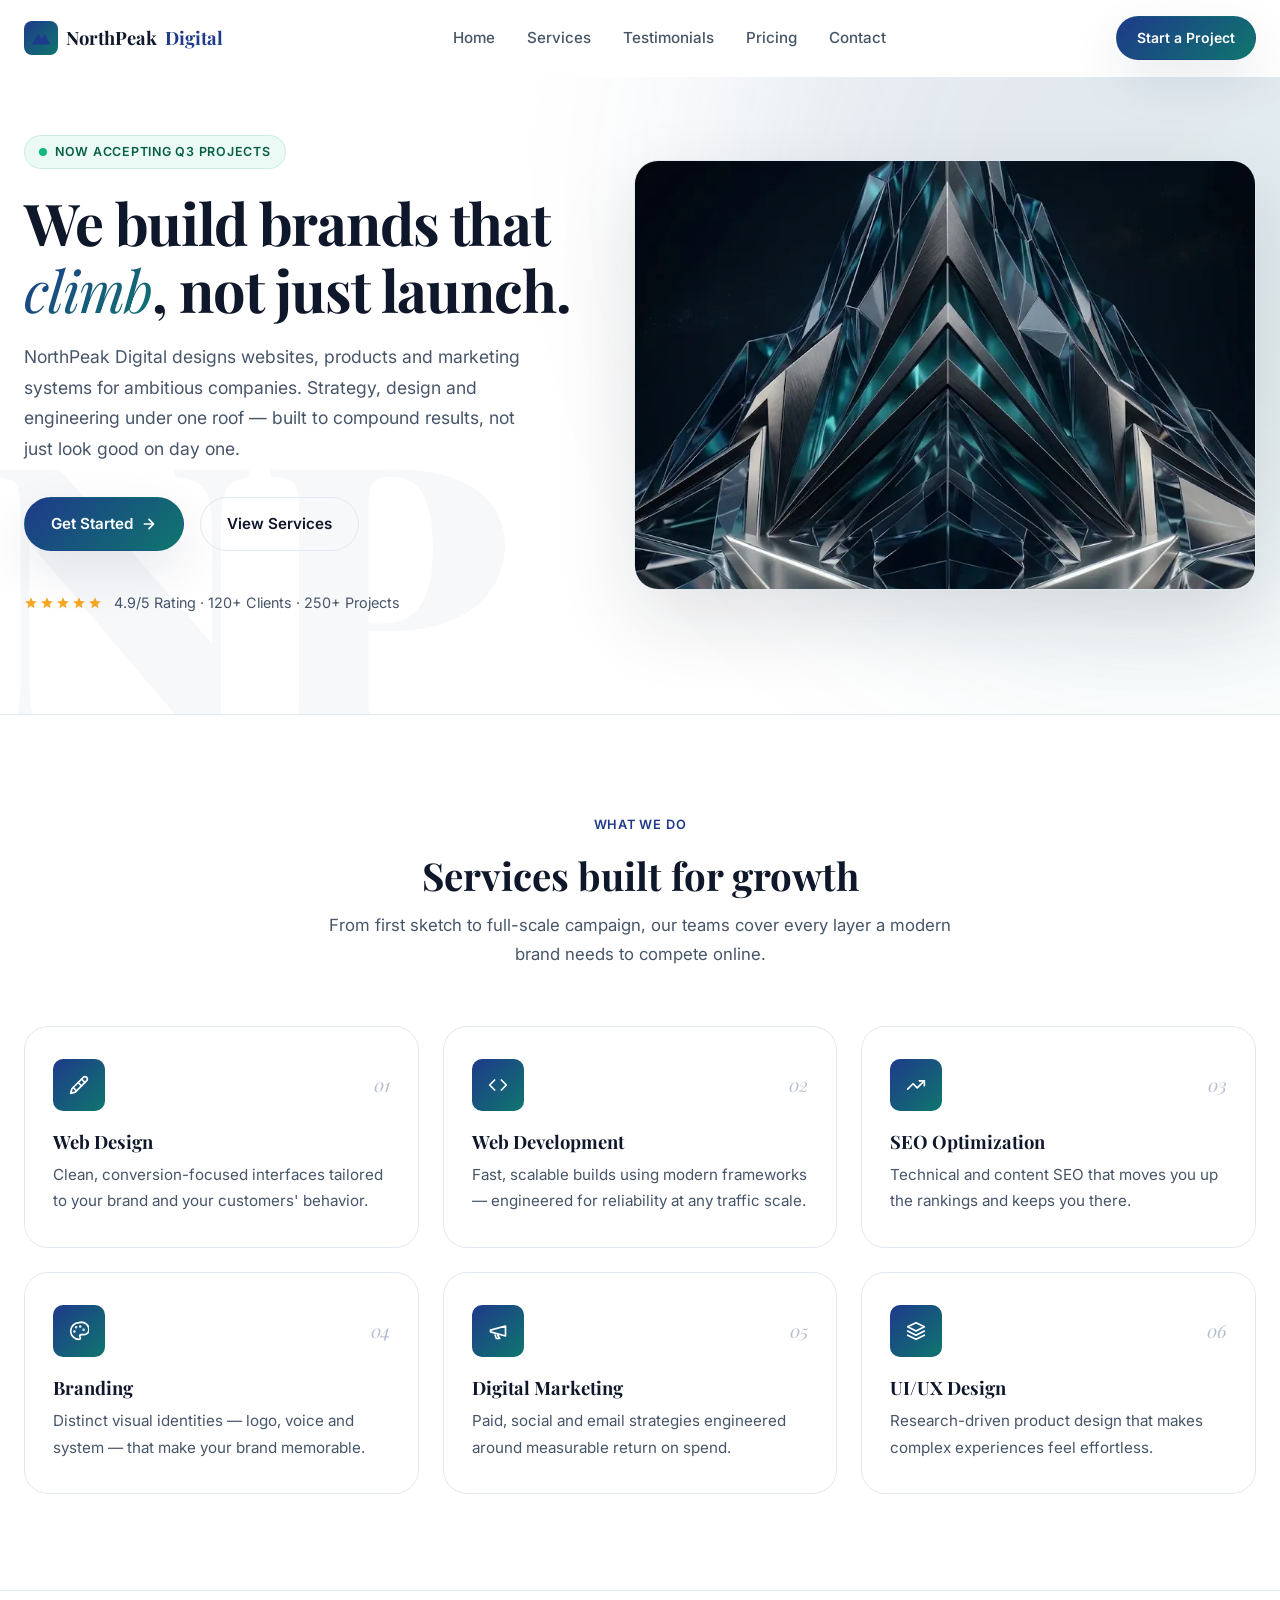
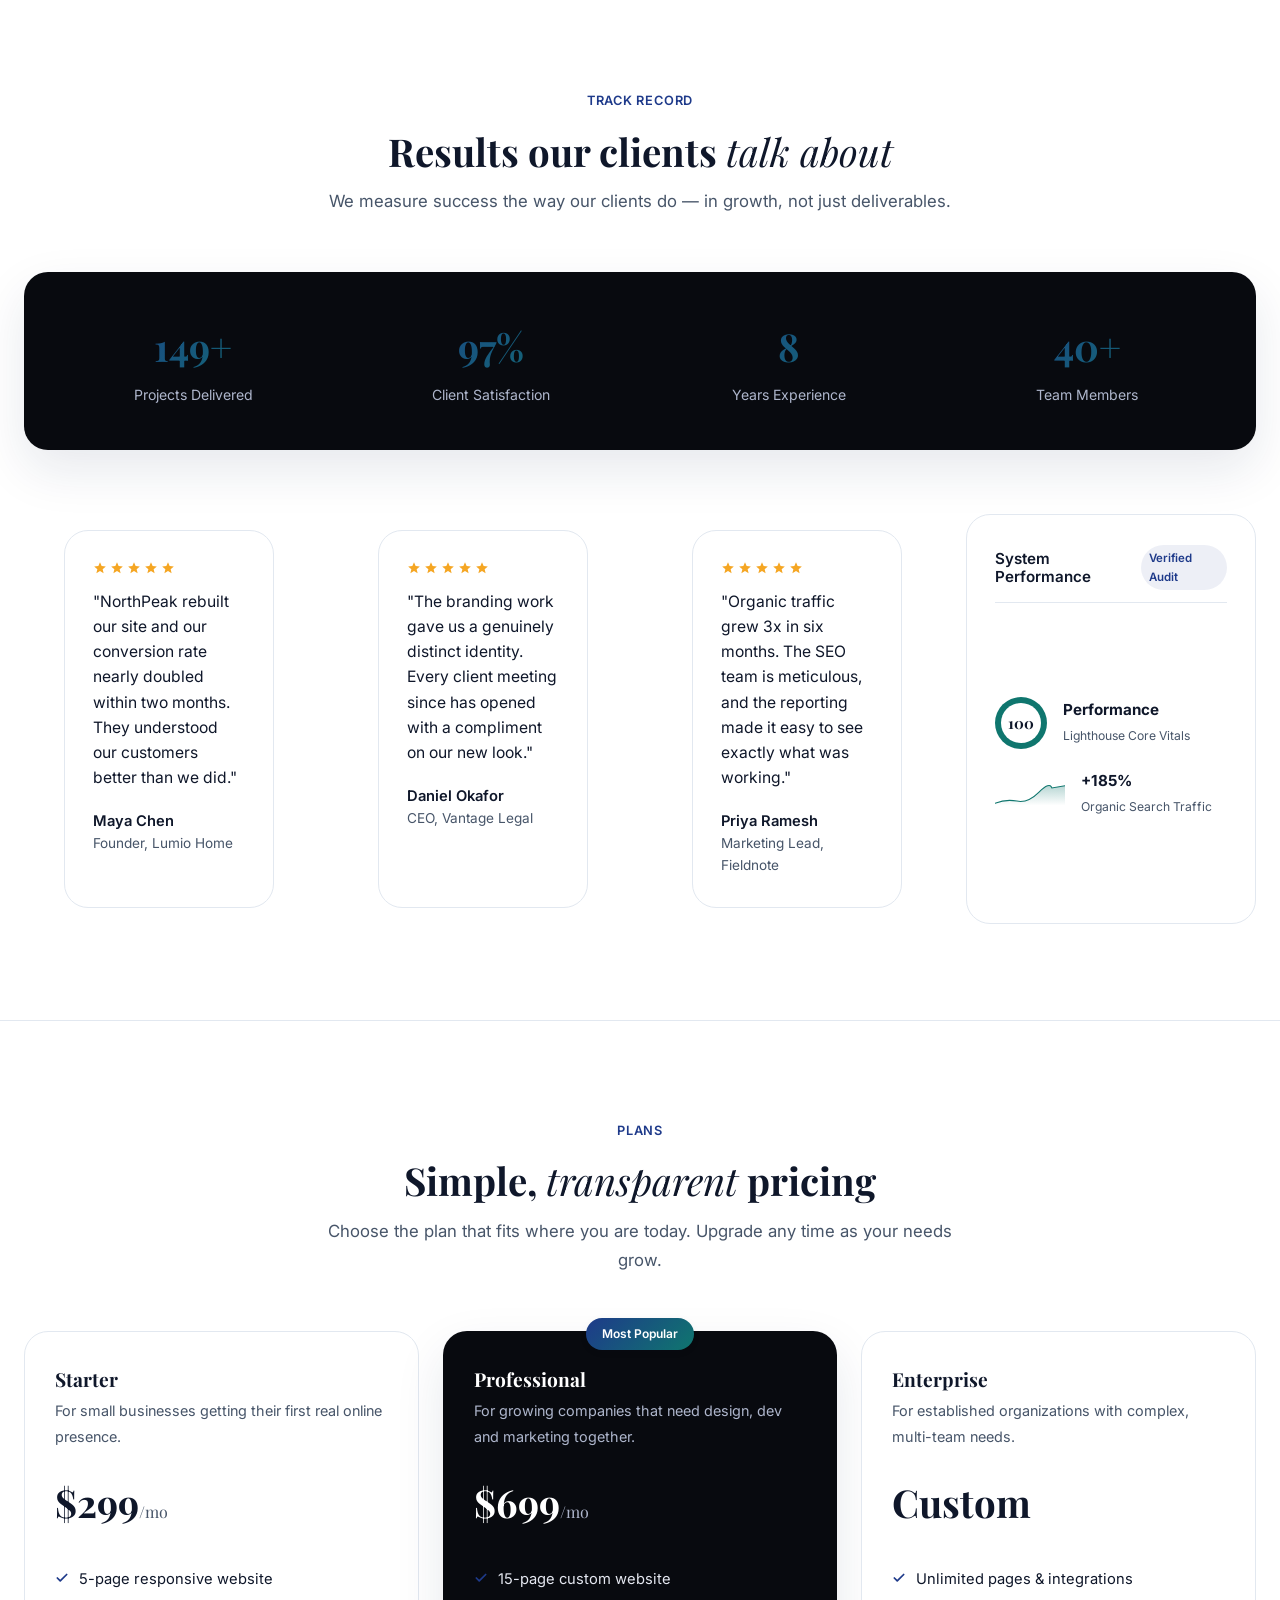
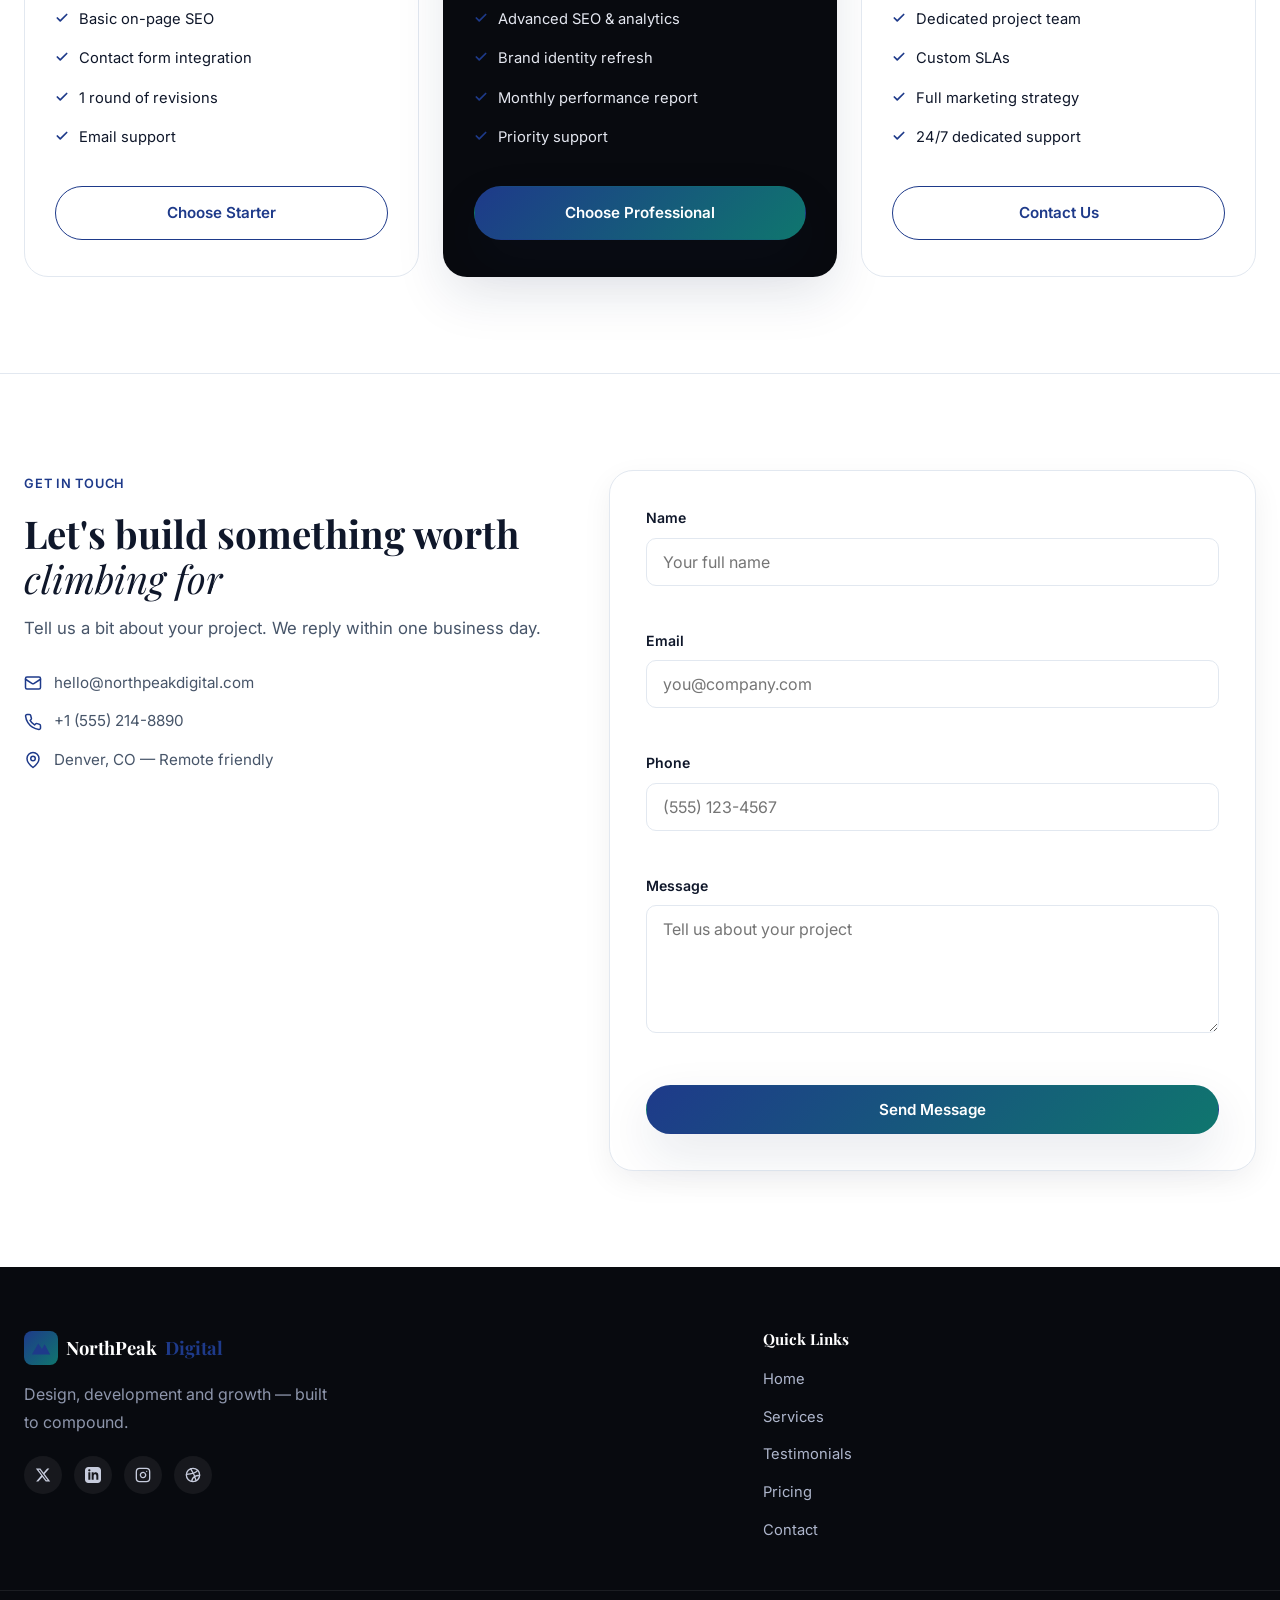
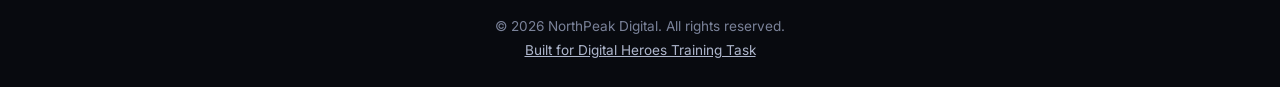
==== commit cd588ad8: "Optimize accessibility: fix prohibited ARIA attributes, improve text color contrast, and correct hea" ====
--- a/index.html
+++ b/index.html
@@ -174,7 +174,7 @@
 
       <div class="testimonials__grid">
         <figure class="testimonial-card reveal">
-          <div class="testimonial-card__stars" aria-label="Rated 5 out of 5 stars">
+          <div class="testimonial-card__stars" role="img" aria-label="Rated 5 out of 5 stars">
             <svg xmlns="http://www.w3.org/2000/svg" viewBox="0 0 24 24" fill="currentColor" class="svg-icon svg-star" width="14" height="14"><path d="M12 17.27L18.18 21l-1.64-7.03L22 9.24l-7.19-.61L12 2 9.19 8.63 2 9.24l5.46 4.73L5.82 21z"/></svg><svg xmlns="http://www.w3.org/2000/svg" viewBox="0 0 24 24" fill="currentColor" class="svg-icon svg-star" width="14" height="14"><path d="M12 17.27L18.18 21l-1.64-7.03L22 9.24l-7.19-.61L12 2 9.19 8.63 2 9.24l5.46 4.73L5.82 21z"/></svg><svg xmlns="http://www.w3.org/2000/svg" viewBox="0 0 24 24" fill="currentColor" class="svg-icon svg-star" width="14" height="14"><path d="M12 17.27L18.18 21l-1.64-7.03L22 9.24l-7.19-.61L12 2 9.19 8.63 2 9.24l5.46 4.73L5.82 21z"/></svg><svg xmlns="http://www.w3.org/2000/svg" viewBox="0 0 24 24" fill="currentColor" class="svg-icon svg-star" width="14" height="14"><path d="M12 17.27L18.18 21l-1.64-7.03L22 9.24l-7.19-.61L12 2 9.19 8.63 2 9.24l5.46 4.73L5.82 21z"/></svg><svg xmlns="http://www.w3.org/2000/svg" viewBox="0 0 24 24" fill="currentColor" class="svg-icon svg-star" width="14" height="14"><path d="M12 17.27L18.18 21l-1.64-7.03L22 9.24l-7.19-.61L12 2 9.19 8.63 2 9.24l5.46 4.73L5.82 21z"/></svg>
           </div>
           <blockquote>"NorthPeak rebuilt our site and our conversion rate nearly doubled within two months. They understood our customers better than we did."</blockquote>
@@ -185,7 +185,7 @@
         </figure>
 
         <figure class="testimonial-card reveal">
-          <div class="testimonial-card__stars" aria-label="Rated 5 out of 5 stars">
+          <div class="testimonial-card__stars" role="img" aria-label="Rated 5 out of 5 stars">
             <svg xmlns="http://www.w3.org/2000/svg" viewBox="0 0 24 24" fill="currentColor" class="svg-icon svg-star" width="14" height="14"><path d="M12 17.27L18.18 21l-1.64-7.03L22 9.24l-7.19-.61L12 2 9.19 8.63 2 9.24l5.46 4.73L5.82 21z"/></svg><svg xmlns="http://www.w3.org/2000/svg" viewBox="0 0 24 24" fill="currentColor" class="svg-icon svg-star" width="14" height="14"><path d="M12 17.27L18.18 21l-1.64-7.03L22 9.24l-7.19-.61L12 2 9.19 8.63 2 9.24l5.46 4.73L5.82 21z"/></svg><svg xmlns="http://www.w3.org/2000/svg" viewBox="0 0 24 24" fill="currentColor" class="svg-icon svg-star" width="14" height="14"><path d="M12 17.27L18.18 21l-1.64-7.03L22 9.24l-7.19-.61L12 2 9.19 8.63 2 9.24l5.46 4.73L5.82 21z"/></svg><svg xmlns="http://www.w3.org/2000/svg" viewBox="0 0 24 24" fill="currentColor" class="svg-icon svg-star" width="14" height="14"><path d="M12 17.27L18.18 21l-1.64-7.03L22 9.24l-7.19-.61L12 2 9.19 8.63 2 9.24l5.46 4.73L5.82 21z"/></svg><svg xmlns="http://www.w3.org/2000/svg" viewBox="0 0 24 24" fill="currentColor" class="svg-icon svg-star" width="14" height="14"><path d="M12 17.27L18.18 21l-1.64-7.03L22 9.24l-7.19-.61L12 2 9.19 8.63 2 9.24l5.46 4.73L5.82 21z"/></svg>
           </div>
           <blockquote>"The branding work gave us a genuinely distinct identity. Every client meeting since has opened with a compliment on our new look."</blockquote>
@@ -196,7 +196,7 @@
         </figure>
 
         <figure class="testimonial-card reveal">
-          <div class="testimonial-card__stars" aria-label="Rated 5 out of 5 stars">
+          <div class="testimonial-card__stars" role="img" aria-label="Rated 5 out of 5 stars">
             <svg xmlns="http://www.w3.org/2000/svg" viewBox="0 0 24 24" fill="currentColor" class="svg-icon svg-star" width="14" height="14"><path d="M12 17.27L18.18 21l-1.64-7.03L22 9.24l-7.19-.61L12 2 9.19 8.63 2 9.24l5.46 4.73L5.82 21z"/></svg><svg xmlns="http://www.w3.org/2000/svg" viewBox="0 0 24 24" fill="currentColor" class="svg-icon svg-star" width="14" height="14"><path d="M12 17.27L18.18 21l-1.64-7.03L22 9.24l-7.19-.61L12 2 9.19 8.63 2 9.24l5.46 4.73L5.82 21z"/></svg><svg xmlns="http://www.w3.org/2000/svg" viewBox="0 0 24 24" fill="currentColor" class="svg-icon svg-star" width="14" height="14"><path d="M12 17.27L18.18 21l-1.64-7.03L22 9.24l-7.19-.61L12 2 9.19 8.63 2 9.24l5.46 4.73L5.82 21z"/></svg><svg xmlns="http://www.w3.org/2000/svg" viewBox="0 0 24 24" fill="currentColor" class="svg-icon svg-star" width="14" height="14"><path d="M12 17.27L18.18 21l-1.64-7.03L22 9.24l-7.19-.61L12 2 9.19 8.63 2 9.24l5.46 4.73L5.82 21z"/></svg><svg xmlns="http://www.w3.org/2000/svg" viewBox="0 0 24 24" fill="currentColor" class="svg-icon svg-star" width="14" height="14"><path d="M12 17.27L18.18 21l-1.64-7.03L22 9.24l-7.19-.61L12 2 9.19 8.63 2 9.24l5.46 4.73L5.82 21z"/></svg>
           </div>
           <blockquote>"Organic traffic grew 3x in six months. The SEO team is meticulous, and the reporting made it easy to see exactly what was working."</blockquote>
@@ -208,7 +208,7 @@
 
         <div class="testimonial-card metric-widget reveal">
           <div class="metric-widget__header">
-            <h4>System Performance</h4>
+            <h3>System Performance</h3>
             <span class="metric-widget__badge">Verified Audit</span>
           </div>
           <div class="metric-widget__body">
@@ -374,7 +374,7 @@
     </div>
 
     <nav class="footer__links" aria-label="Footer">
-      <h4>Quick Links</h4>
+      <p class="footer__links-title">Quick Links</p>
       <ul>
         <li><a href="#home">Home</a></li>
         <li><a href="#services">Services</a></li>
--- a/style.min.css
+++ b/style.min.css
@@ -1 +1 @@
-:root{--navy-950:#080A0F;--navy-800:#11141B;--ink:#0F172A;--slate:#475569;--slate-light:#94A3B8;--blue:#1E3A8A;--purple:#0F766E;--surface:#FFFFFF;--surface-alt:#F8FAFC;--white:#FFFFFF;--border:#E2E8F0;--success:#10B981;--error:#EF4444;--gradient:linear-gradient(135deg,var(--blue),var(--purple));--font-display:'Playfair Display','Inter',serif;--font-body:'Inter',sans-serif;--radius-sm:10px;--radius-md:16px;--radius-lg:24px;--shadow-sm:0 2px 10px rgba(15,23,42,0.04);--shadow-md:0 10px 30px rgba(15,23,42,0.06);--shadow-lg:0 20px 50px rgba(15,37,80,0.1);--container-w:1280px}*,*::before,*::after{box-sizing:border-box}html{scroll-behavior:smooth;scroll-padding-top:84px}@media (prefers-reduced-motion:reduce){html{scroll-behavior:auto}*,*::before,*::after{animation-duration:0.001ms !important;animation-iteration-count:1 !important;transition-duration:0.001ms !important}}body{margin:0;font-family:var(--font-body);color:var(--ink);background:var(--white);line-height:1.6;-webkit-font-smoothing:antialiased}h1,h2,h3,h4{font-family:var(--font-display);line-height:1.15;margin:0;color:var(--ink)}h1 em,h2 em,h3 em{font-style:italic;font-weight:400;font-family:var(--font-display)}p{margin:0;line-height:1.75}ul{margin:0;padding:0;list-style:none}a{color:inherit;text-decoration:none}img,svg{display:block;max-width:100%}button{font-family:inherit;cursor:pointer}input,textarea{font-family:inherit;font-size:1rem}.container{max-width:var(--container-w);margin:0 auto;padding:0 24px}.section{padding:96px 0;border-top:1px solid var(--border)}.skip-link{position:absolute;left:-999px;top:0;background:var(--ink);color:var(--white);padding:10px 16px;border-radius:0 0 8px 0;z-index:1000}.skip-link:focus{left:0}a:focus-visible,button:focus-visible,input:focus-visible,textarea:focus-visible{outline:2px solid var(--blue);outline-offset:3px;border-radius:6px}.btn{display:inline-flex;align-items:center;justify-content:center;gap:8px;padding:14px 26px;border-radius:999px;font-weight:600;font-size:0.95rem;border:1px solid transparent;transition:transform 0.25s ease,box-shadow 0.25s ease,background 0.25s ease,color 0.25s ease;white-space:nowrap}.btn--primary{background:var(--gradient);color:var(--white);box-shadow:var(--shadow-lg)}.btn--primary:hover{transform:translateY(-3px);box-shadow:0 24px 40px rgba(79,107,255,0.28)}.btn--ghost{background:transparent;color:var(--ink);border-color:var(--border)}.btn--ghost:hover{border-color:var(--blue);color:var(--blue);transform:translateY(-3px)}.btn--outline{background:transparent;color:var(--blue);border-color:var(--blue);width:100%}.btn--outline:hover{background:var(--blue);color:var(--white);transform:translateY(-3px)}.btn--full{width:100%}.btn--sm{padding:10px 20px;font-size:0.875rem}.navbar{position:sticky;top:0;z-index:500;background:rgba(255,255,255,0.85);backdrop-filter:blur(12px);border-bottom:1px solid transparent;transition:box-shadow 0.3s ease,border-color 0.3s ease}.navbar.is-scrolled{box-shadow:0 4px 24px rgba(21,27,46,0.08);border-bottom-color:var(--border)}.navbar__inner{display:flex;align-items:center;justify-content:space-between;gap:24px;padding-top:16px;padding-bottom:16px}.navbar__brand{display:inline-flex;align-items:center;gap:8px;font-family:var(--font-display);font-weight:700;font-size:1.15rem;color:var(--ink)}.navbar__brand span{color:var(--blue)}.navbar__mark{display:inline-flex;color:var(--white);background:var(--gradient);border-radius:8px;padding:6px}.navbar__nav ul{display:flex;gap:32px}.navbar__nav a{font-weight:500;font-size:0.95rem;color:var(--slate);position:relative;padding:4px 0;transition:color 0.2s ease}.navbar__nav a::after{content:'';position:absolute;left:0;bottom:-2px;width:0;height:2px;background:var(--gradient);transition:width 0.25s ease;border-radius:2px}.navbar__nav a:hover{color:var(--ink)}.navbar__nav a:hover::after{width:100%}.navbar__toggle{display:none;flex-direction:column;justify-content:center;gap:5px;width:40px;height:40px;background:none;border:none;padding:8px}.navbar__toggle span{display:block;height:2px;width:100%;background:var(--ink);border-radius:2px;transition:transform 0.25s ease,opacity 0.25s ease}.navbar__toggle[aria-expanded="true"] span:nth-child(1){transform:translateY(7px) rotate(45deg)}.navbar__toggle[aria-expanded="true"] span:nth-child(2){opacity:0}.navbar__toggle[aria-expanded="true"] span:nth-child(3){transform:translateY(-7px) rotate(-45deg)}.hero{position:relative;overflow:hidden;padding:58px 0 100px;background:var(--surface)}.hero::before{content:"NP";position:absolute;bottom:-60px;left:-20px;font-family:var(--font-display);font-size:24rem;font-weight:800;color:var(--blue);opacity:0.03;pointer-events:none;line-height:1;z-index:0}.hero__glow{position:absolute;top:-300px;right:-300px;width:850px;height:850px;background:var(--gradient);opacity:0.12;border-radius:50%;filter:blur(120px);pointer-events:none}.hero__inner{display:grid;grid-template-columns:0.95fr 1.05fr;align-items:center;gap:48px;position:relative}.eyebrow{display:inline-block;font-size:0.8rem;font-weight:600;letter-spacing:0.06em;text-transform:uppercase;color:var(--blue);margin-bottom:16px}.hero__title{font-size:clamp(2.2rem,4.6vw,3.6rem);font-weight:700;letter-spacing:-0.02em;margin-bottom:20px;max-width:620px}.text-gradient{background:var(--gradient);-webkit-background-clip:text;background-clip:text;color:transparent}.hero__desc{font-size:1.1rem;color:var(--slate);max-width:46ch;margin-bottom:32px}.hero__actions{display:flex;flex-wrap:wrap;gap:16px;margin-bottom:40px}.hero__trust{display:flex;align-items:center;gap:12px;font-size:0.9rem;color:var(--slate)}.hero__trust-stars{color:#F5A623;display:flex;gap:2px}.hero__art{position:relative}.hero__image{width:100%;height:430px;object-fit:cover;border-radius:var(--radius-lg);box-shadow:0 30px 80px rgba(15,23,42,0.12);border:1px solid var(--border);transition:transform 0.35s ease,box-shadow 0.35s ease}.hero__image:hover{transform:scale(1.02)}.section__head{max-width:640px;margin:0 auto 56px;text-align:center}.section__head--left{margin:0 0 32px;text-align:left}.section__head h2{font-size:clamp(1.8rem,3vw,2.4rem);margin-bottom:14px}.section__desc{color:var(--slate);font-size:1.05rem}.services{background:var(--white)}.services__grid{display:grid;grid-template-columns:repeat(3,1fr);gap:24px}.service-card{background:var(--surface);border:1px solid var(--border);border-radius:var(--radius-lg);padding:32px 28px;transition:transform 0.3s ease,box-shadow 0.3s ease,border-color 0.3s ease,background 0.3s ease}.service-card:hover{transform:translateY(-8px);box-shadow:var(--shadow-md);border-color:transparent;background:var(--white)}.service-card__header{display:flex;justify-content:space-between;align-items:center;margin-bottom:20px}.service-card__icon{width:52px;height:52px;border-radius:var(--radius-sm);display:inline-flex;align-items:center;justify-content:center;background:var(--gradient);color:var(--white);font-size:1.2rem;transition:transform 0.3s ease}.service-card:hover .service-card__icon{transform:scale(1.08) rotate(-4deg)}.service-card__number{font-family:var(--font-display);font-size:1.15rem;font-style:italic;font-weight:400;color:var(--slate-light);opacity:0.7}.service-card h3{font-size:1.15rem;margin-bottom:10px}.service-card p{color:var(--slate);font-size:0.95rem}.results{background:var(--surface)}.stats{display:grid;grid-template-columns:repeat(4,1fr);gap:24px;background:var(--navy-950);border-radius:var(--radius-lg);padding:44px 32px;margin-bottom:64px;box-shadow:var(--shadow-lg)}.stats__item{text-align:center}.stats__num{display:block;font-family:var(--font-display);font-size:clamp(1.8rem,3.2vw,2.4rem);font-weight:700;background:var(--gradient);-webkit-background-clip:text;background-clip:text;color:transparent}.stats__label{color:#AEB6CC;font-size:0.88rem;margin-top:6px;display:block}.testimonials__grid{display:grid;grid-template-columns:repeat(auto-fit,minmax(265px,1fr));gap:24px}.testimonial-card{background:var(--white);border:1px solid var(--border);border-radius:var(--radius-lg);padding:30px 28px;transition:transform 0.3s ease,box-shadow 0.3s ease}.testimonial-card:hover{transform:translateY(-6px);box-shadow:var(--shadow-md)}.testimonial-card__stars{color:#F5A623;font-size:0.85rem;margin-bottom:14px;display:flex;gap:3px}.testimonial-card blockquote{margin:0 0 20px;font-size:0.98rem;color:var(--ink)}.testimonial-card figcaption{display:flex;flex-direction:column}.testimonial-card__name{font-weight:600;font-size:0.92rem}.testimonial-card__company{color:var(--slate);font-size:0.85rem}.pricing{background:var(--white)}.pricing__grid{display:grid;grid-template-columns:repeat(3,1fr);gap:24px;align-items:stretch}.pricing-card{position:relative;display:flex;flex-direction:column;background:var(--surface);border:1px solid var(--border);border-radius:var(--radius-lg);padding:36px 30px;transition:transform 0.3s ease,box-shadow 0.3s ease}.pricing-card:hover{transform:translateY(-8px);box-shadow:var(--shadow-md)}.pricing-card h3{font-size:1.2rem;margin-bottom:8px}.pricing-card__desc{color:var(--slate);font-size:0.9rem;margin-bottom:20px;min-height:44px}.pricing-card__price{font-family:var(--font-display);font-size:1rem;color:var(--slate);margin-bottom:24px}.pricing-card__price span{font-size:2.4rem;font-weight:700;color:var(--ink)}.pricing-card__features{margin-bottom:28px;flex-grow:1}.pricing-card__features li{display:flex;align-items:flex-start;gap:10px;padding:8px 0;font-size:0.92rem;color:var(--ink)}.pricing-card__features svg{color:var(--blue);margin-top:3px;flex-shrink:0}.pricing-card--featured{background:var(--navy-950);border-color:transparent;transform:scale(1.04);box-shadow:var(--shadow-lg)}.pricing-card--featured:hover{transform:scale(1.04) translateY(-8px)}.pricing-card--featured h3,.pricing-card--featured .pricing-card__price span{color:var(--white)}.pricing-card--featured .pricing-card__desc{color:#AEB6CC}.pricing-card--featured .pricing-card__features li{color:#E4E7F0}.pricing-card--featured .pricing-card__price{color:#AEB6CC}.pricing-card__badge{position:absolute;top:-14px;left:50%;transform:translateX(-50%);background:var(--gradient);color:var(--white);font-size:0.75rem;font-weight:600;padding:6px 16px;border-radius:999px;box-shadow:var(--shadow-sm)}.contact{background:var(--surface)}.contact__inner{display:grid;grid-template-columns:0.9fr 1.1fr;gap:56px;align-items:start}.contact__info{margin-top:28px;display:flex;flex-direction:column;gap:14px}.contact__info li{display:flex;align-items:center;gap:12px;color:var(--slate);font-size:0.95rem}.contact__info svg{color:var(--blue);width:18px;height:18px;flex-shrink:0}.contact-form{background:var(--white);border:1px solid var(--border);border-radius:var(--radius-lg);padding:36px;box-shadow:var(--shadow-md)}.form-group{margin-bottom:20px}.form-group label{display:block;font-size:0.88rem;font-weight:600;margin-bottom:8px;color:var(--ink)}.form-group input,.form-group textarea{width:100%;padding:13px 16px;border-radius:var(--radius-sm);border:1px solid var(--border);background:var(--surface);color:var(--ink);transition:border-color 0.2s ease,box-shadow 0.2s ease;resize:vertical}.form-group input:focus,.form-group textarea:focus{outline:none;border-color:var(--blue);box-shadow:0 0 0 4px rgba(79,107,255,0.12)}.form-group input.is-invalid,.form-group textarea.is-invalid{border-color:var(--error)}.form-error{display:block;min-height:18px;color:var(--error);font-size:0.82rem;margin-top:6px}.form-success{display:none;margin-top:18px;padding:14px 16px;background:rgba(31,169,125,0.1);color:var(--success);border-radius:var(--radius-sm);font-size:0.9rem;font-weight:600}.form-success.is-visible{display:block}.footer{background:var(--navy-950);color:#C7CCDD;padding:64px 0 0}.footer__inner{display:grid;grid-template-columns:1.4fr 1fr;gap:48px;padding-bottom:48px;border-bottom:1px solid rgba(255,255,255,0.08)}.footer .navbar__brand{color:var(--white)}.footer__brand p{margin:14px 0 20px;color:#8E96AC;max-width:32ch}.footer__social{display:flex;gap:12px}.footer__social a{width:38px;height:38px;display:inline-flex;align-items:center;justify-content:center;border-radius:50%;background:rgba(255,255,255,0.06);transition:background 0.25s ease,transform 0.25s ease}.footer__social a:hover{background:var(--gradient);transform:translateY(-3px)}.footer__links h4{color:var(--white);font-size:0.95rem;margin-bottom:18px}.footer__links ul{display:flex;flex-direction:column;gap:12px}.footer__links a{color:#AEB6CC;font-size:0.92rem;transition:color 0.2s ease}.footer__links a:hover{color:var(--white)}.footer__bottom{text-align:center;padding:24px 0;font-size:0.85rem;color:#7A8299}.footer__bottom a{color:#AEB6CC;text-decoration:underline;transition:color 0.2s ease}.footer__bottom a:hover{color:var(--white)}.reveal{opacity:0;transform:translateY(24px);transition:opacity 0.7s ease,transform 0.7s ease}.reveal.is-visible{opacity:1;transform:translateY(0)}@media (max-width:900px){.hero__inner{grid-template-columns:1fr}.hero__art{order:-1;max-width:380px;margin:0 auto}.services__grid{grid-template-columns:repeat(2,1fr)}.testimonials__grid{grid-template-columns:1fr}.pricing__grid{grid-template-columns:1fr;max-width:460px;margin:0 auto}.pricing-card--featured{transform:none}.pricing-card--featured:hover{transform:translateY(-8px)}.contact__inner{grid-template-columns:1fr}.stats{grid-template-columns:repeat(2,1fr);row-gap:32px}}@media (max-width:640px){.section{padding:64px 0}.navbar__nav{position:fixed;top:68px;left:0;right:0;background:var(--white);border-bottom:1px solid var(--border);box-shadow:var(--shadow-md);max-height:0;overflow:hidden;transition:max-height 0.3s ease}.navbar__nav.is-open{max-height:320px}.navbar__nav ul{flex-direction:column;gap:0;padding:8px 24px 16px}.navbar__nav a{display:block;padding:12px 0;border-bottom:1px solid var(--border)}.navbar__cta{display:none}.navbar__toggle{display:flex}.hero{padding:48px 0 64px}.hero__actions{flex-direction:column}.hero__actions .btn{width:100%}.services__grid{grid-template-columns:1fr}.stats{grid-template-columns:repeat(2,1fr);padding:32px 20px}.contact-form{padding:24px}.footer__inner{grid-template-columns:1fr}}.eyebrow--status{display:inline-flex;align-items:center;gap:8px;background:rgba(16,185,129,0.08);color:var(--success);border:1px solid rgba(16,185,129,0.16);padding:6px 14px;border-radius:99px;font-size:0.78rem;font-weight:600;margin-bottom:20px}.status-dot{display:inline-block;width:8px;height:8px;background:var(--success);border-radius:50%;animation:statusPulse 2s infinite ease-in-out}@keyframes statusPulse{0%,100%{transform:scale(1);opacity:1}50%{transform:scale(1.3);opacity:0.6}}.metric-widget{display:flex;flex-direction:column;justify-content:space-between}.metric-widget__header{display:flex;justify-content:space-between;align-items:center;margin-bottom:20px;border-bottom:1px solid var(--border);padding-bottom:12px}.metric-widget__header h4{font-family:var(--font-body);font-size:0.95rem;font-weight:600;color:var(--ink);margin:0}.metric-widget__badge{background:rgba(30,58,138,0.08);color:var(--blue);font-size:0.72rem;font-weight:600;padding:4px 8px;border-radius:99px}.metric-widget__body{display:flex;flex-direction:column;gap:20px;flex-grow:1;justify-content:center}.gauge-container,.chart-container{display:flex;align-items:center;gap:16px}.circular-gauge{position:relative;width:52px;height:52px;border-radius:50%;background:conic-gradient(var(--purple) calc(var(--percent) * 1%),var(--border) 0);display:flex;align-items:center;justify-content:center;transition:transform 0.3s ease}.circular-gauge::before{content:"";position:absolute;width:40px;height:40px;border-radius:50%;background:var(--white)}.circular-gauge__value{position:relative;font-family:var(--font-display);font-size:0.95rem;font-weight:700;color:var(--ink)}.gauge-label strong,.chart-label strong{display:block;font-size:0.95rem;color:var(--ink)}.gauge-label span,.chart-label span{font-size:0.76rem;color:var(--slate)}.mini-chart{width:70px;height:35px;display:block}.service-card{position:relative;overflow:hidden}.service-card::after{content:"";position:absolute;top:0;left:0;right:0;bottom:0;border:1.5px solid transparent;border-radius:var(--radius-lg);pointer-events:none;transition:border-color 0.3s ease,box-shadow 0.3s ease}.service-card:hover::after{border-color:rgba(15,118,110,0.25);box-shadow:inset 0 0 12px rgba(15,118,110,0.05)}+:root{--navy-950:#080A0F;--navy-800:#11141B;--ink:#0F172A;--slate:#475569;--slate-light:#94A3B8;--blue:#1E3A8A;--purple:#0F766E;--surface:#FFFFFF;--surface-alt:#F8FAFC;--white:#FFFFFF;--border:#E2E8F0;--success:#10B981;--error:#EF4444;--gradient:linear-gradient(135deg,var(--blue),var(--purple));--font-display:'Playfair Display','Inter',serif;--font-body:'Inter',sans-serif;--radius-sm:10px;--radius-md:16px;--radius-lg:24px;--shadow-sm:0 2px 10px rgba(15,23,42,0.04);--shadow-md:0 10px 30px rgba(15,23,42,0.06);--shadow-lg:0 20px 50px rgba(15,37,80,0.1);--container-w:1280px}*,*::before,*::after{box-sizing:border-box}html{scroll-behavior:smooth;scroll-padding-top:84px}@media (prefers-reduced-motion:reduce){html{scroll-behavior:auto}*,*::before,*::after{animation-duration:0.001ms !important;animation-iteration-count:1 !important;transition-duration:0.001ms !important}}body{margin:0;font-family:var(--font-body);color:var(--ink);background:var(--white);line-height:1.6;-webkit-font-smoothing:antialiased}h1,h2,h3,h4{font-family:var(--font-display);line-height:1.15;margin:0;color:var(--ink)}h1 em,h2 em,h3 em{font-style:italic;font-weight:400;font-family:var(--font-display)}p{margin:0;line-height:1.75}ul{margin:0;padding:0;list-style:none}a{color:inherit;text-decoration:none}img,svg{display:block;max-width:100%}button{font-family:inherit;cursor:pointer}input,textarea{font-family:inherit;font-size:1rem}.container{max-width:var(--container-w);margin:0 auto;padding:0 24px}.section{padding:96px 0;border-top:1px solid var(--border)}.skip-link{position:absolute;left:-999px;top:0;background:var(--ink);color:var(--white);padding:10px 16px;border-radius:0 0 8px 0;z-index:1000}.skip-link:focus{left:0}a:focus-visible,button:focus-visible,input:focus-visible,textarea:focus-visible{outline:2px solid var(--blue);outline-offset:3px;border-radius:6px}.btn{display:inline-flex;align-items:center;justify-content:center;gap:8px;padding:14px 26px;border-radius:999px;font-weight:600;font-size:0.95rem;border:1px solid transparent;transition:transform 0.25s ease,box-shadow 0.25s ease,background 0.25s ease,color 0.25s ease;white-space:nowrap}.btn--primary{background:var(--gradient);color:var(--white);box-shadow:var(--shadow-lg)}.btn--primary:hover{transform:translateY(-3px);box-shadow:0 24px 40px rgba(79,107,255,0.28)}.btn--ghost{background:transparent;color:var(--ink);border-color:var(--border)}.btn--ghost:hover{border-color:var(--blue);color:var(--blue);transform:translateY(-3px)}.btn--outline{background:transparent;color:var(--blue);border-color:var(--blue);width:100%}.btn--outline:hover{background:var(--blue);color:var(--white);transform:translateY(-3px)}.btn--full{width:100%}.btn--sm{padding:10px 20px;font-size:0.875rem}.navbar{position:sticky;top:0;z-index:500;background:rgba(255,255,255,0.85);backdrop-filter:blur(12px);border-bottom:1px solid transparent;transition:box-shadow 0.3s ease,border-color 0.3s ease}.navbar.is-scrolled{box-shadow:0 4px 24px rgba(21,27,46,0.08);border-bottom-color:var(--border)}.navbar__inner{display:flex;align-items:center;justify-content:space-between;gap:24px;padding-top:16px;padding-bottom:16px}.navbar__brand{display:inline-flex;align-items:center;gap:8px;font-family:var(--font-display);font-weight:700;font-size:1.15rem;color:var(--ink)}.navbar__brand span{color:var(--blue)}.navbar__mark{display:inline-flex;color:var(--white);background:var(--gradient);border-radius:8px;padding:6px}.navbar__nav ul{display:flex;gap:32px}.navbar__nav a{font-weight:500;font-size:0.95rem;color:var(--slate);position:relative;padding:4px 0;transition:color 0.2s ease}.navbar__nav a::after{content:'';position:absolute;left:0;bottom:-2px;width:0;height:2px;background:var(--gradient);transition:width 0.25s ease;border-radius:2px}.navbar__nav a:hover{color:var(--ink)}.navbar__nav a:hover::after{width:100%}.navbar__toggle{display:none;flex-direction:column;justify-content:center;gap:5px;width:40px;height:40px;background:none;border:none;padding:8px}.navbar__toggle span{display:block;height:2px;width:100%;background:var(--ink);border-radius:2px;transition:transform 0.25s ease,opacity 0.25s ease}.navbar__toggle[aria-expanded="true"] span:nth-child(1){transform:translateY(7px) rotate(45deg)}.navbar__toggle[aria-expanded="true"] span:nth-child(2){opacity:0}.navbar__toggle[aria-expanded="true"] span:nth-child(3){transform:translateY(-7px) rotate(-45deg)}.hero{position:relative;overflow:hidden;padding:58px 0 100px;background:var(--surface)}.hero::before{content:"NP";position:absolute;bottom:-60px;left:-20px;font-family:var(--font-display);font-size:24rem;font-weight:800;color:var(--blue);opacity:0.03;pointer-events:none;line-height:1;z-index:0}.hero__glow{position:absolute;top:-300px;right:-300px;width:850px;height:850px;background:var(--gradient);opacity:0.12;border-radius:50%;filter:blur(120px);pointer-events:none}.hero__inner{display:grid;grid-template-columns:0.95fr 1.05fr;align-items:center;gap:48px;position:relative}.eyebrow{display:inline-block;font-size:0.8rem;font-weight:600;letter-spacing:0.06em;text-transform:uppercase;color:var(--blue);margin-bottom:16px}.hero__title{font-size:clamp(2.2rem,4.6vw,3.6rem);font-weight:700;letter-spacing:-0.02em;margin-bottom:20px;max-width:620px}.text-gradient{background:var(--gradient);-webkit-background-clip:text;background-clip:text;color:transparent}.hero__desc{font-size:1.1rem;color:var(--slate);max-width:46ch;margin-bottom:32px}.hero__actions{display:flex;flex-wrap:wrap;gap:16px;margin-bottom:40px}.hero__trust{display:flex;align-items:center;gap:12px;font-size:0.9rem;color:var(--slate)}.hero__trust-stars{color:#F5A623;display:flex;gap:2px}.hero__art{position:relative}.hero__image{width:100%;height:430px;object-fit:cover;border-radius:var(--radius-lg);box-shadow:0 30px 80px rgba(15,23,42,0.12);border:1px solid var(--border);transition:transform 0.35s ease,box-shadow 0.35s ease}.hero__image:hover{transform:scale(1.02)}.section__head{max-width:640px;margin:0 auto 56px;text-align:center}.section__head--left{margin:0 0 32px;text-align:left}.section__head h2{font-size:clamp(1.8rem,3vw,2.4rem);margin-bottom:14px}.section__desc{color:var(--slate);font-size:1.05rem}.services{background:var(--white)}.services__grid{display:grid;grid-template-columns:repeat(3,1fr);gap:24px}.service-card{background:var(--surface);border:1px solid var(--border);border-radius:var(--radius-lg);padding:32px 28px;transition:transform 0.3s ease,box-shadow 0.3s ease,border-color 0.3s ease,background 0.3s ease}.service-card:hover{transform:translateY(-8px);box-shadow:var(--shadow-md);border-color:transparent;background:var(--white)}.service-card__header{display:flex;justify-content:space-between;align-items:center;margin-bottom:20px}.service-card__icon{width:52px;height:52px;border-radius:var(--radius-sm);display:inline-flex;align-items:center;justify-content:center;background:var(--gradient);color:var(--white);font-size:1.2rem;transition:transform 0.3s ease}.service-card:hover .service-card__icon{transform:scale(1.08) rotate(-4deg)}.service-card__number{font-family:var(--font-display);font-size:1.15rem;font-style:italic;font-weight:400;color:var(--slate-light);opacity:0.7}.service-card h3{font-size:1.15rem;margin-bottom:10px}.service-card p{color:var(--slate);font-size:0.95rem}.results{background:var(--surface)}.stats{display:grid;grid-template-columns:repeat(4,1fr);gap:24px;background:var(--navy-950);border-radius:var(--radius-lg);padding:44px 32px;margin-bottom:64px;box-shadow:var(--shadow-lg)}.stats__item{text-align:center}.stats__num{display:block;font-family:var(--font-display);font-size:clamp(1.8rem,3.2vw,2.4rem);font-weight:700;background:var(--gradient);-webkit-background-clip:text;background-clip:text;color:transparent}.stats__label{color:#AEB6CC;font-size:0.88rem;margin-top:6px;display:block}.testimonials__grid{display:grid;grid-template-columns:repeat(auto-fit,minmax(265px,1fr));gap:24px}.testimonial-card{background:var(--white);border:1px solid var(--border);border-radius:var(--radius-lg);padding:30px 28px;transition:transform 0.3s ease,box-shadow 0.3s ease}.testimonial-card:hover{transform:translateY(-6px);box-shadow:var(--shadow-md)}.testimonial-card__stars{color:#F5A623;font-size:0.85rem;margin-bottom:14px;display:flex;gap:3px}.testimonial-card blockquote{margin:0 0 20px;font-size:0.98rem;color:var(--ink)}.testimonial-card figcaption{display:flex;flex-direction:column}.testimonial-card__name{font-weight:600;font-size:0.92rem}.testimonial-card__company{color:var(--slate);font-size:0.85rem}.pricing{background:var(--white)}.pricing__grid{display:grid;grid-template-columns:repeat(3,1fr);gap:24px;align-items:stretch}.pricing-card{position:relative;display:flex;flex-direction:column;background:var(--surface);border:1px solid var(--border);border-radius:var(--radius-lg);padding:36px 30px;transition:transform 0.3s ease,box-shadow 0.3s ease}.pricing-card:hover{transform:translateY(-8px);box-shadow:var(--shadow-md)}.pricing-card h3{font-size:1.2rem;margin-bottom:8px}.pricing-card__desc{color:var(--slate);font-size:0.9rem;margin-bottom:20px;min-height:44px}.pricing-card__price{font-family:var(--font-display);font-size:1rem;color:var(--slate);margin-bottom:24px}.pricing-card__price span{font-size:2.4rem;font-weight:700;color:var(--ink)}.pricing-card__features{margin-bottom:28px;flex-grow:1}.pricing-card__features li{display:flex;align-items:flex-start;gap:10px;padding:8px 0;font-size:0.92rem;color:var(--ink)}.pricing-card__features svg{color:var(--blue);margin-top:3px;flex-shrink:0}.pricing-card--featured{background:var(--navy-950);border-color:transparent;transform:scale(1.04);box-shadow:var(--shadow-lg)}.pricing-card--featured:hover{transform:scale(1.04) translateY(-8px)}.pricing-card--featured h3,.pricing-card--featured .pricing-card__price span{color:var(--white)}.pricing-card--featured .pricing-card__desc{color:#AEB6CC}.pricing-card--featured .pricing-card__features li{color:#E4E7F0}.pricing-card--featured .pricing-card__price{color:#AEB6CC}.pricing-card__badge{position:absolute;top:-14px;left:50%;transform:translateX(-50%);background:var(--gradient);color:var(--white);font-size:0.75rem;font-weight:600;padding:6px 16px;border-radius:999px;box-shadow:var(--shadow-sm)}.contact{background:var(--surface)}.contact__inner{display:grid;grid-template-columns:0.9fr 1.1fr;gap:56px;align-items:start}.contact__info{margin-top:28px;display:flex;flex-direction:column;gap:14px}.contact__info li{display:flex;align-items:center;gap:12px;color:var(--slate);font-size:0.95rem}.contact__info svg{color:var(--blue);width:18px;height:18px;flex-shrink:0}.contact-form{background:var(--white);border:1px solid var(--border);border-radius:var(--radius-lg);padding:36px;box-shadow:var(--shadow-md)}.form-group{margin-bottom:20px}.form-group label{display:block;font-size:0.88rem;font-weight:600;margin-bottom:8px;color:var(--ink)}.form-group input,.form-group textarea{width:100%;padding:13px 16px;border-radius:var(--radius-sm);border:1px solid var(--border);background:var(--surface);color:var(--ink);transition:border-color 0.2s ease,box-shadow 0.2s ease;resize:vertical}.form-group input:focus,.form-group textarea:focus{outline:none;border-color:var(--blue);box-shadow:0 0 0 4px rgba(79,107,255,0.12)}.form-group input.is-invalid,.form-group textarea.is-invalid{border-color:var(--error)}.form-error{display:block;min-height:18px;color:var(--error);font-size:0.82rem;margin-top:6px}.form-success{display:none;margin-top:18px;padding:14px 16px;background:rgba(31,169,125,0.1);color:var(--success);border-radius:var(--radius-sm);font-size:0.9rem;font-weight:600}.form-success.is-visible{display:block}.footer{background:var(--navy-950);color:#C7CCDD;padding:64px 0 0}.footer__inner{display:grid;grid-template-columns:1.4fr 1fr;gap:48px;padding-bottom:48px;border-bottom:1px solid rgba(255,255,255,0.08)}.footer .navbar__brand{color:var(--white)}.footer__brand p{margin:14px 0 20px;color:#8E96AC;max-width:32ch}.footer__social{display:flex;gap:12px}.footer__social a{width:38px;height:38px;display:inline-flex;align-items:center;justify-content:center;border-radius:50%;background:rgba(255,255,255,0.06);transition:background 0.25s ease,transform 0.25s ease}.footer__social a:hover{background:var(--gradient);transform:translateY(-3px)}.footer__links-title{color:var(--white);font-size:0.95rem;margin-bottom:18px;font-family:var(--font-display);font-weight:700;line-height:1.15;margin-top:0}.footer__links ul{display:flex;flex-direction:column;gap:12px}.footer__links a{color:#AEB6CC;font-size:0.92rem;transition:color 0.2s ease}.footer__links a:hover{color:var(--white)}.footer__bottom{text-align:center;padding:24px 0;font-size:0.85rem;color:#7A8299}.footer__bottom a{color:#AEB6CC;text-decoration:underline;transition:color 0.2s ease}.footer__bottom a:hover{color:var(--white)}.reveal{opacity:0;transform:translateY(24px);transition:opacity 0.7s ease,transform 0.7s ease}.reveal.is-visible{opacity:1;transform:translateY(0)}@media (max-width:900px){.hero__inner{grid-template-columns:1fr}.hero__art{order:-1;max-width:380px;margin:0 auto}.services__grid{grid-template-columns:repeat(2,1fr)}.testimonials__grid{grid-template-columns:1fr}.pricing__grid{grid-template-columns:1fr;max-width:460px;margin:0 auto}.pricing-card--featured{transform:none}.pricing-card--featured:hover{transform:translateY(-8px)}.contact__inner{grid-template-columns:1fr}.stats{grid-template-columns:repeat(2,1fr);row-gap:32px}}@media (max-width:640px){.section{padding:64px 0}.navbar__nav{position:fixed;top:68px;left:0;right:0;background:var(--white);border-bottom:1px solid var(--border);box-shadow:var(--shadow-md);max-height:0;overflow:hidden;transition:max-height 0.3s ease}.navbar__nav.is-open{max-height:320px}.navbar__nav ul{flex-direction:column;gap:0;padding:8px 24px 16px}.navbar__nav a{display:block;padding:12px 0;border-bottom:1px solid var(--border)}.navbar__cta{display:none}.navbar__toggle{display:flex}.hero{padding:48px 0 64px}.hero__actions{flex-direction:column}.hero__actions .btn{width:100%}.services__grid{grid-template-columns:1fr}.stats{grid-template-columns:repeat(2,1fr);padding:32px 20px}.contact-form{padding:24px}.footer__inner{grid-template-columns:1fr}}.eyebrow--status{display:inline-flex;align-items:center;gap:8px;background:rgba(16,185,129,0.08);color:#065F46;border:1px solid rgba(16,185,129,0.16);padding:6px 14px;border-radius:99px;font-size:0.78rem;font-weight:600;margin-bottom:20px}.status-dot{display:inline-block;width:8px;height:8px;background:var(--success);border-radius:50%;animation:statusPulse 2s infinite ease-in-out}@keyframes statusPulse{0%,100%{transform:scale(1);opacity:1}50%{transform:scale(1.3);opacity:0.6}}.metric-widget{display:flex;flex-direction:column;justify-content:space-between}.metric-widget__header{display:flex;justify-content:space-between;align-items:center;margin-bottom:20px;border-bottom:1px solid var(--border);padding-bottom:12px}.metric-widget__header h3{font-family:var(--font-body);font-size:0.95rem;font-weight:600;color:var(--ink);margin:0}.metric-widget__badge{background:rgba(30,58,138,0.08);color:var(--blue);font-size:0.72rem;font-weight:600;padding:4px 8px;border-radius:99px}.metric-widget__body{display:flex;flex-direction:column;gap:20px;flex-grow:1;justify-content:center}.gauge-container,.chart-container{display:flex;align-items:center;gap:16px}.circular-gauge{position:relative;width:52px;height:52px;border-radius:50%;background:conic-gradient(var(--purple) calc(var(--percent) * 1%),var(--border) 0);display:flex;align-items:center;justify-content:center;transition:transform 0.3s ease}.circular-gauge::before{content:"";position:absolute;width:40px;height:40px;border-radius:50%;background:var(--white)}.circular-gauge__value{position:relative;font-family:var(--font-display);font-size:0.95rem;font-weight:700;color:var(--ink)}.gauge-label strong,.chart-label strong{display:block;font-size:0.95rem;color:var(--ink)}.gauge-label span,.chart-label span{font-size:0.76rem;color:var(--slate)}.mini-chart{width:70px;height:35px;display:block}.service-card{position:relative;overflow:hidden}.service-card::after{content:"";position:absolute;top:0;left:0;right:0;bottom:0;border:1.5px solid transparent;border-radius:var(--radius-lg);pointer-events:none;transition:border-color 0.3s ease,box-shadow 0.3s ease}.service-card:hover::after{border-color:rgba(15,118,110,0.25);box-shadow:inset 0 0 12px rgba(15,118,110,0.05)}
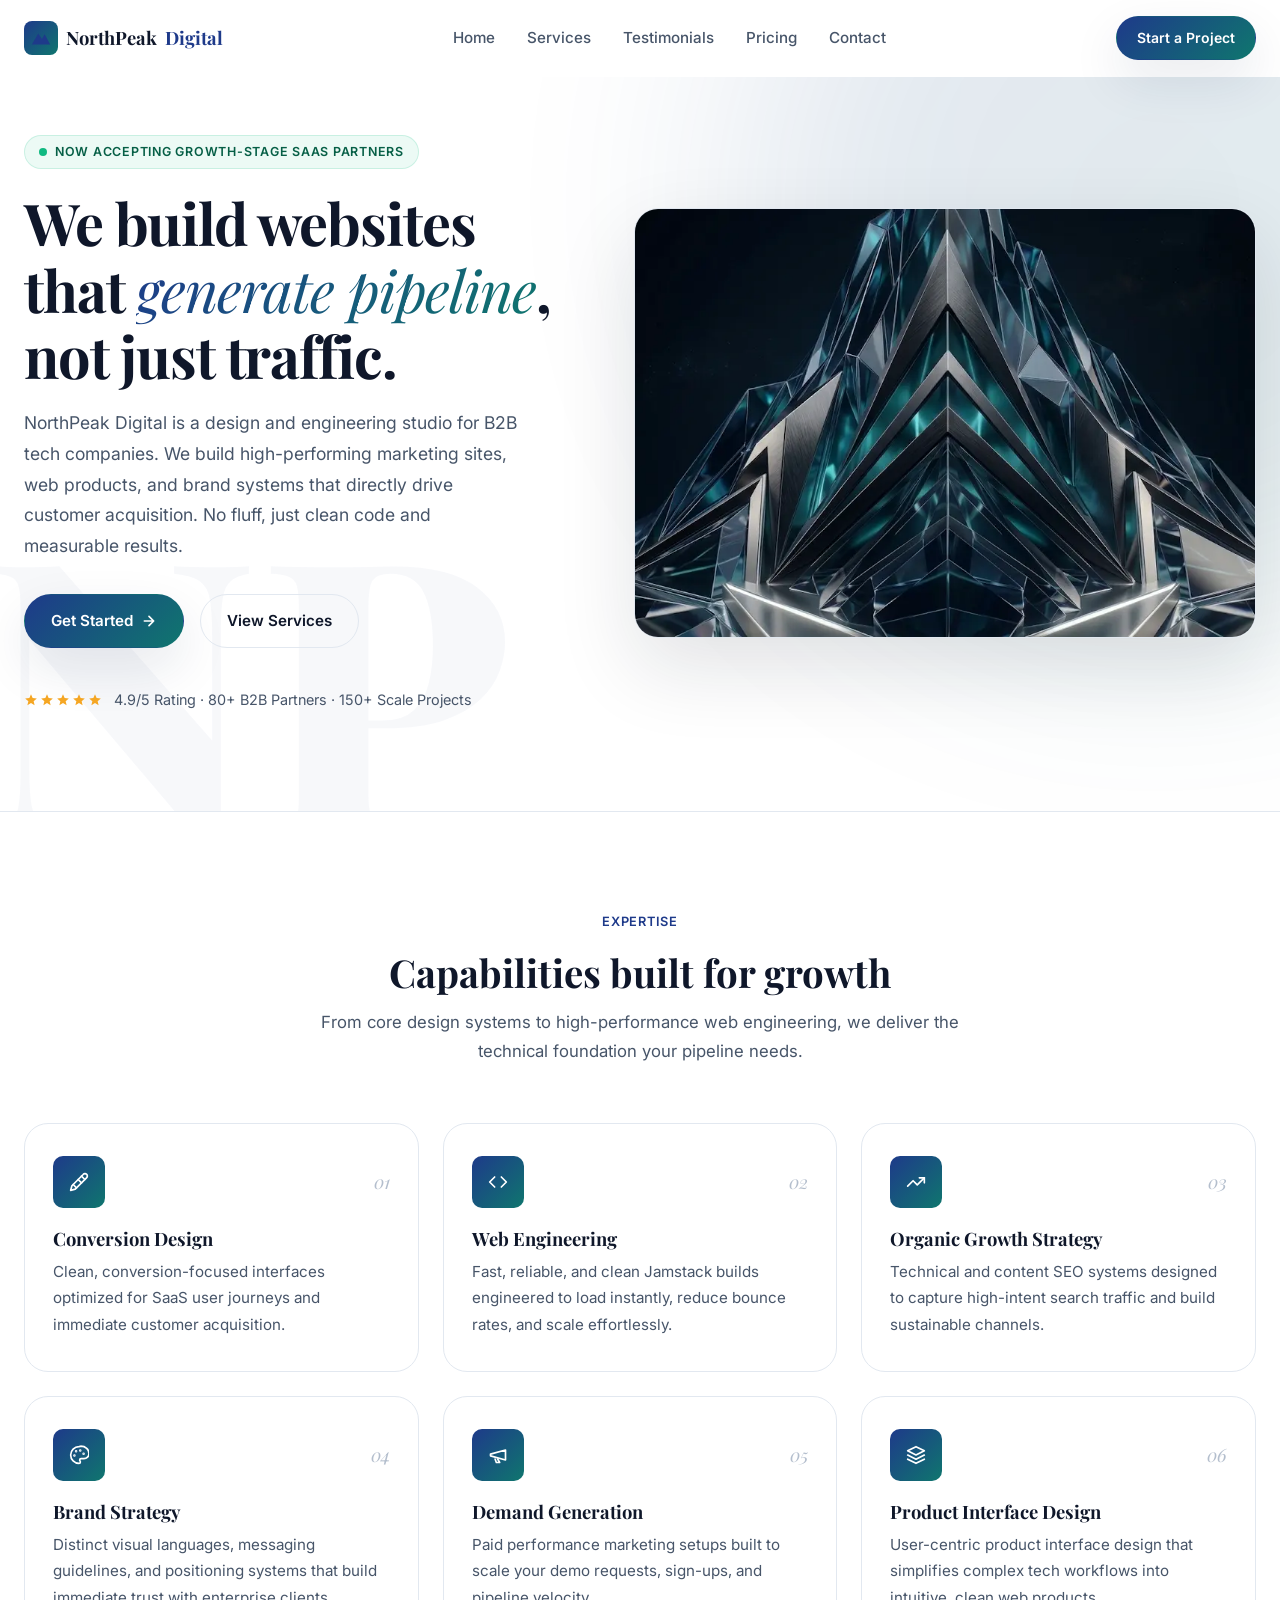
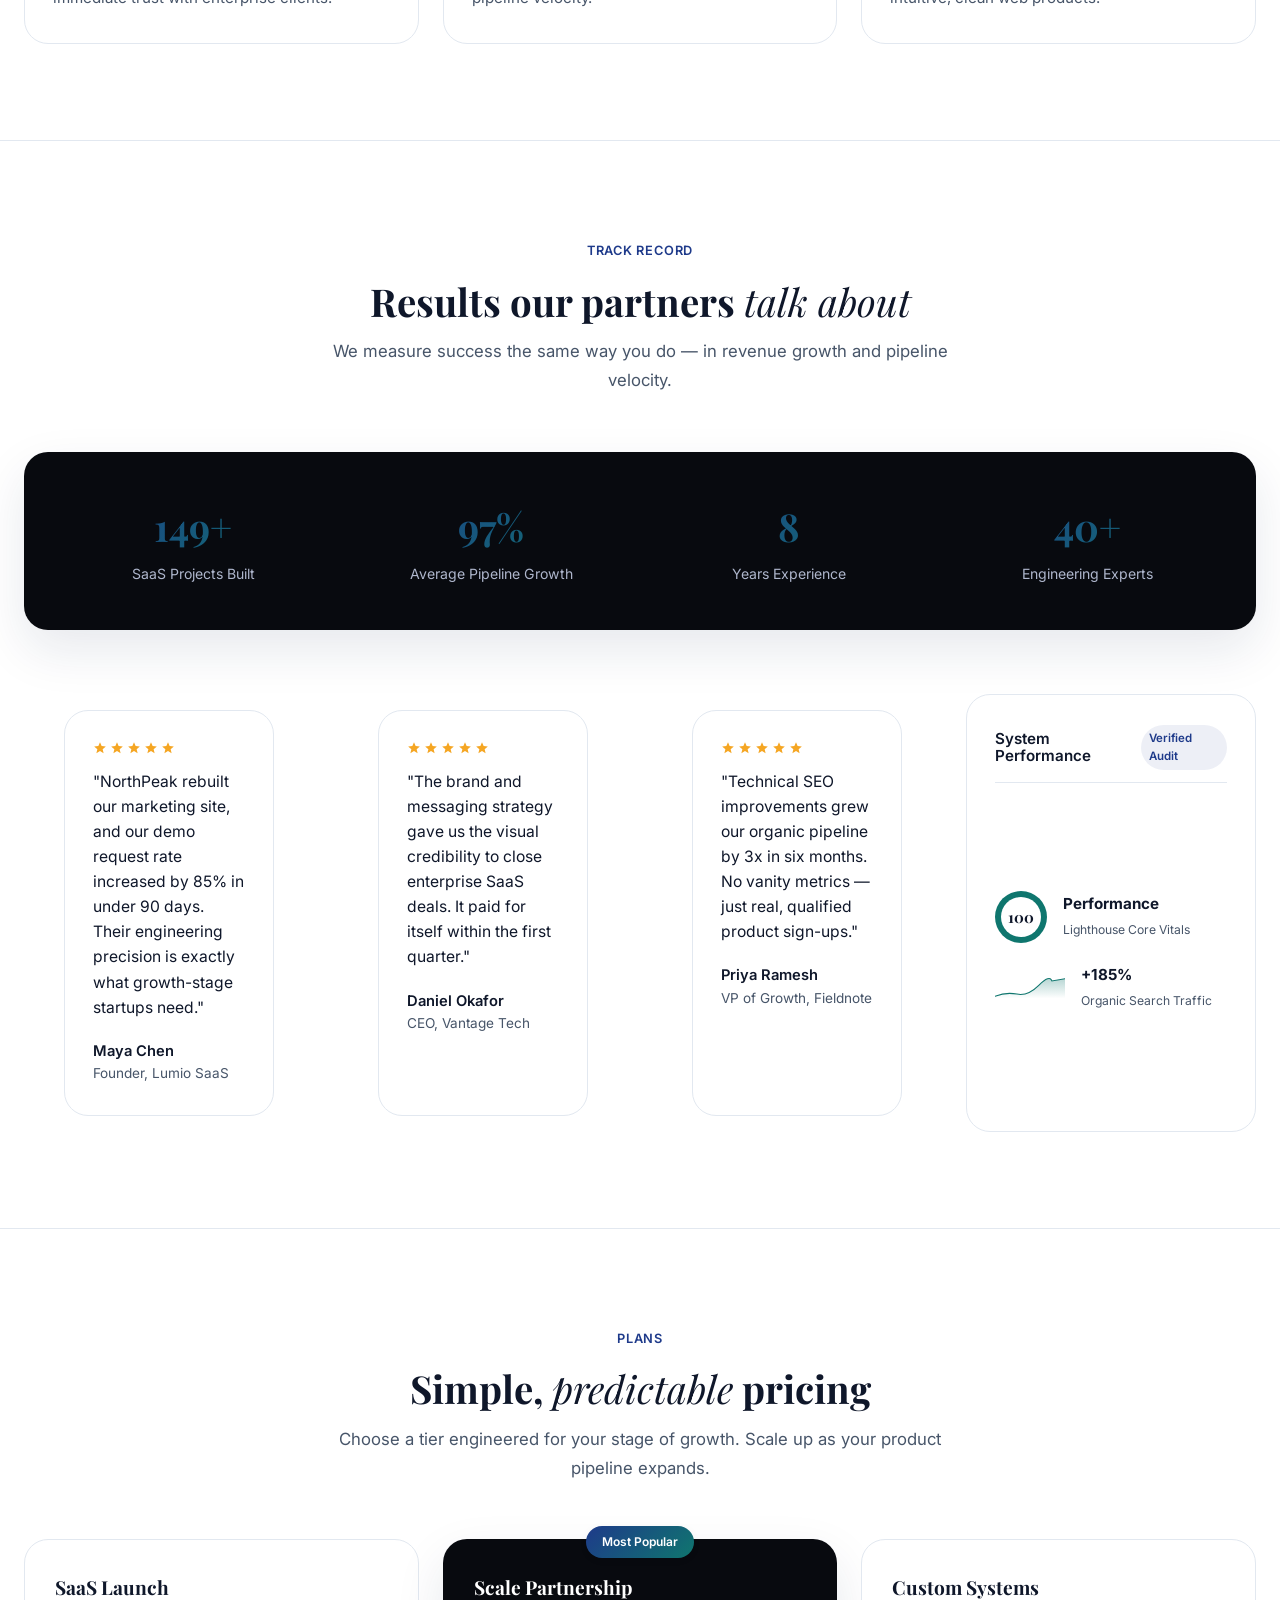
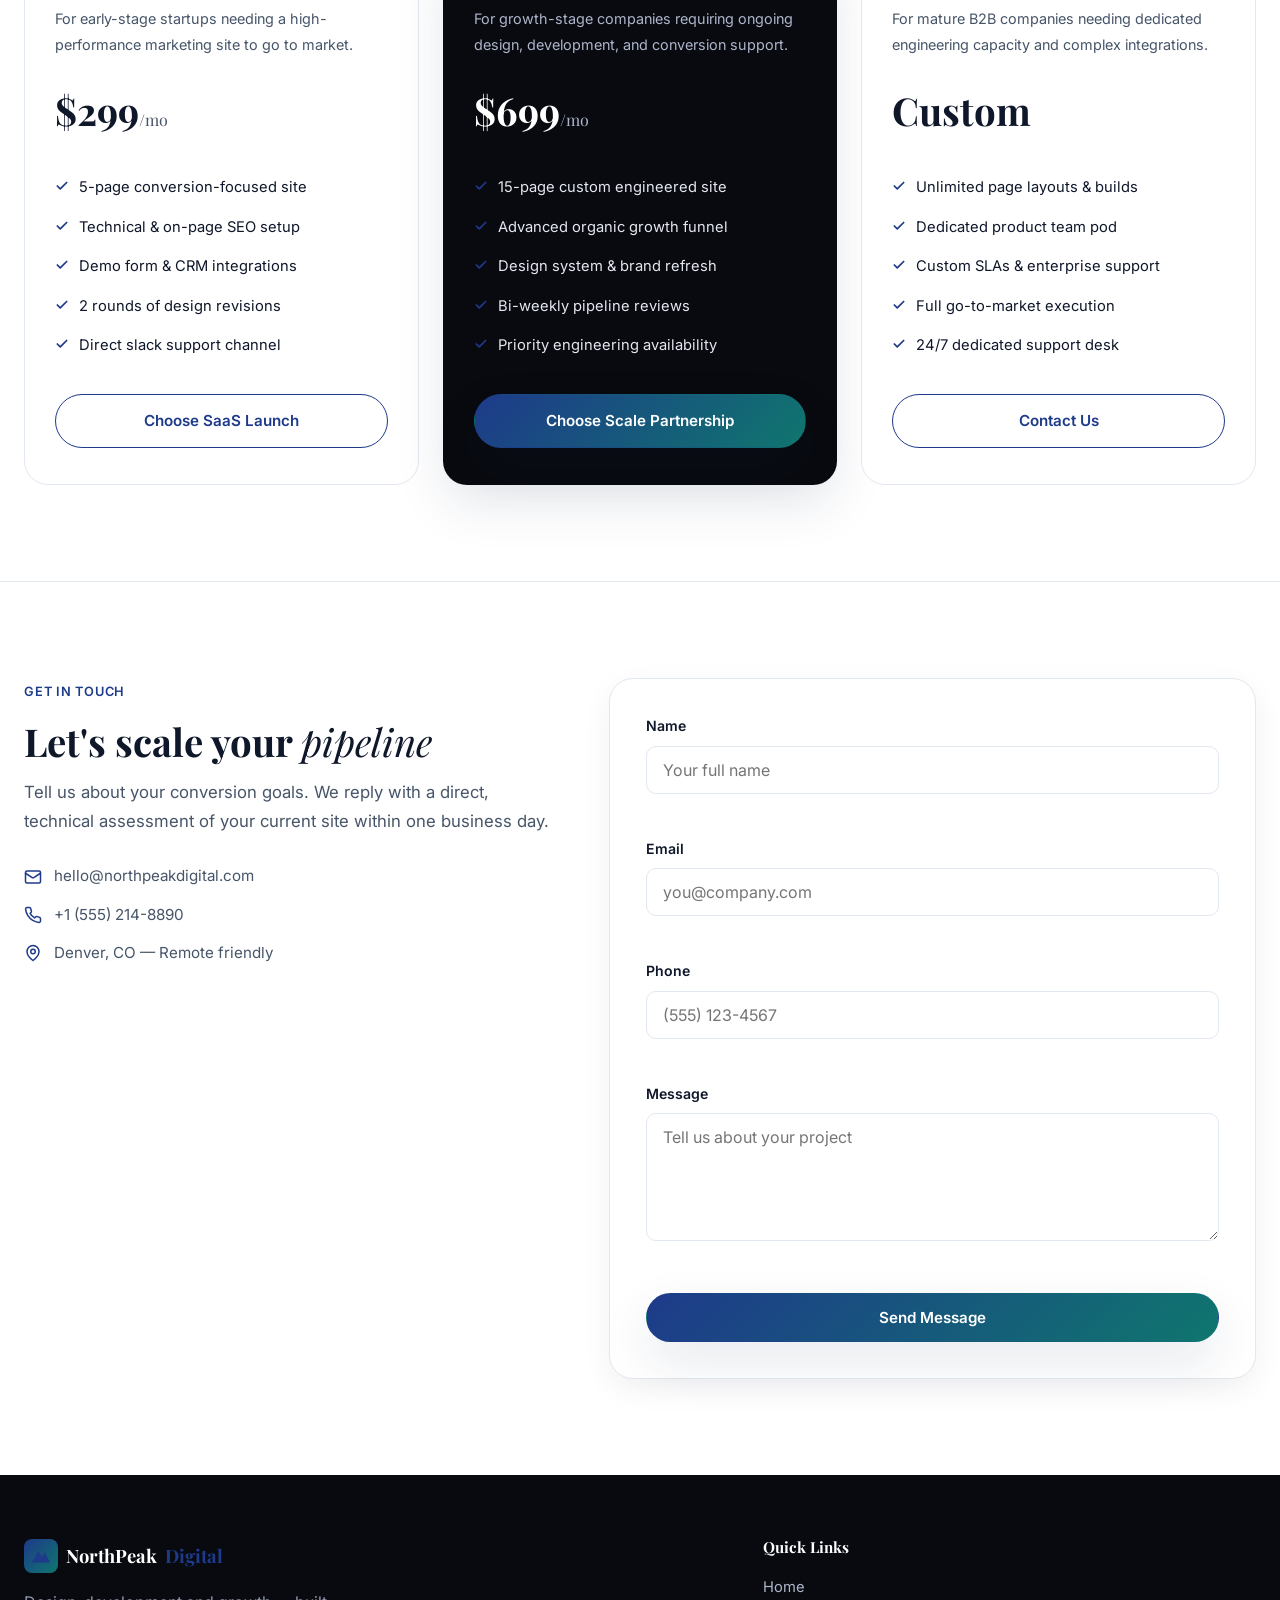
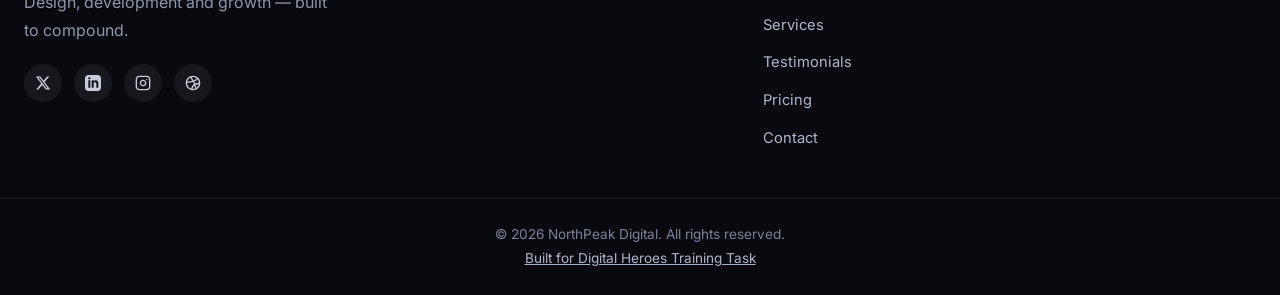
==== commit f51b5571: "Rewrite website copywriting to target growth-stage B2B and SaaS startups with a calm, confident voic" ====
--- a/index.html
+++ b/index.html
@@ -55,10 +55,10 @@
       <div class="hero__copy reveal">
         <div class="eyebrow eyebrow--status">
           <span class="status-dot"></span>
-          Now accepting Q3 projects
-        </div>
-        <h1 class="hero__title">We build brands that <span class="text-gradient"><em>climb</em></span>, not just launch.</h1>
-        <p class="hero__desc">NorthPeak Digital designs websites, products and marketing systems for ambitious companies. Strategy, design and engineering under one roof — built to compound results, not just look good on day one.</p>
+          Now accepting growth-stage SaaS partners
+        </div>
+        <h1 class="hero__title">We build websites that <span class="text-gradient"><em>generate pipeline</em></span>, not just traffic.</h1>
+        <p class="hero__desc">NorthPeak Digital is a design and engineering studio for B2B tech companies. We build high-performing marketing sites, web products, and brand systems that directly drive customer acquisition. No fluff, just clean code and measurable results.</p>
         <div class="hero__actions">
           <a href="#contact" class="btn btn--primary">Get Started <svg xmlns="http://www.w3.org/2000/svg" viewBox="0 0 24 24" fill="none" stroke="currentColor" stroke-width="2.5" stroke-linecap="round" stroke-linejoin="round" class="svg-icon svg-arrow-right" aria-hidden="true" width="16" height="16"><path d="M5 12h14M12 5l7 7-7 7"/></svg></a>
           <a href="#services" class="btn btn--ghost">View Services</a>
@@ -67,7 +67,7 @@
           <div class="hero__trust-stars" aria-hidden="true">
             <svg xmlns="http://www.w3.org/2000/svg" viewBox="0 0 24 24" fill="currentColor" class="svg-icon svg-star" width="14" height="14"><path d="M12 17.27L18.18 21l-1.64-7.03L22 9.24l-7.19-.61L12 2 9.19 8.63 2 9.24l5.46 4.73L5.82 21z"/></svg><svg xmlns="http://www.w3.org/2000/svg" viewBox="0 0 24 24" fill="currentColor" class="svg-icon svg-star" width="14" height="14"><path d="M12 17.27L18.18 21l-1.64-7.03L22 9.24l-7.19-.61L12 2 9.19 8.63 2 9.24l5.46 4.73L5.82 21z"/></svg><svg xmlns="http://www.w3.org/2000/svg" viewBox="0 0 24 24" fill="currentColor" class="svg-icon svg-star" width="14" height="14"><path d="M12 17.27L18.18 21l-1.64-7.03L22 9.24l-7.19-.61L12 2 9.19 8.63 2 9.24l5.46 4.73L5.82 21z"/></svg><svg xmlns="http://www.w3.org/2000/svg" viewBox="0 0 24 24" fill="currentColor" class="svg-icon svg-star" width="14" height="14"><path d="M12 17.27L18.18 21l-1.64-7.03L22 9.24l-7.19-.61L12 2 9.19 8.63 2 9.24l5.46 4.73L5.82 21z"/></svg><svg xmlns="http://www.w3.org/2000/svg" viewBox="0 0 24 24" fill="currentColor" class="svg-icon svg-star" width="14" height="14"><path d="M12 17.27L18.18 21l-1.64-7.03L22 9.24l-7.19-.61L12 2 9.19 8.63 2 9.24l5.46 4.73L5.82 21z"/></svg>
           </div>
-          <span>4.9/5 Rating &middot; 120+ Clients &middot; 250+ Projects</span>
+          <span>4.9/5 Rating &middot; 80+ B2B Partners &middot; 150+ Scale Projects</span>
         </div>
       </div>
 
@@ -81,9 +81,9 @@
   <section class="services section" id="services">
     <div class="container">
       <div class="section__head reveal">
-        <p class="eyebrow">What we do</p>
-        <h2>Services built for growth</h2>
-        <p class="section__desc">From first sketch to full-scale campaign, our teams cover every layer a modern brand needs to compete online.</p>
+        <p class="eyebrow">Expertise</p>
+        <h2>Capabilities built for growth</h2>
+        <p class="section__desc">From core design systems to high-performance web engineering, we deliver the technical foundation your pipeline needs.</p>
       </div>
 
       <div class="services__grid">
@@ -92,8 +92,8 @@
             <div class="service-card__icon"><svg xmlns="http://www.w3.org/2000/svg" viewBox="0 0 24 24" fill="none" stroke="currentColor" stroke-width="2" stroke-linecap="round" stroke-linejoin="round" class="svg-icon" aria-hidden="true" width="20" height="20"><path d="M17 3a2.85 2.83 0 1 1 4 4L7.5 20.5 2 22l1.5-5.5Z"/><path d="m15 5 4 4"/><path d="m11 9 4 4"/><path d="m5 15 4 4"/></svg></div>
             <span class="service-card__number">01</span>
           </div>
-          <h3>Web Design</h3>
-          <p>Clean, conversion-focused interfaces tailored to your brand and your customers' behavior.</p>
+          <h3>Conversion Design</h3>
+          <p>Clean, conversion-focused interfaces optimized for SaaS user journeys and immediate customer acquisition.</p>
         </article>
 
         <article class="service-card reveal">
@@ -101,8 +101,8 @@
             <div class="service-card__icon"><svg xmlns="http://www.w3.org/2000/svg" viewBox="0 0 24 24" fill="none" stroke="currentColor" stroke-width="2" stroke-linecap="round" stroke-linejoin="round" class="svg-icon" aria-hidden="true" width="20" height="20"><polyline points="16 18 22 12 16 6"/><polyline points="8 6 2 12 8 18"/></svg></div>
             <span class="service-card__number">02</span>
           </div>
-          <h3>Web Development</h3>
-          <p>Fast, scalable builds using modern frameworks — engineered for reliability at any traffic scale.</p>
+          <h3>Web Engineering</h3>
+          <p>Fast, reliable, and clean Jamstack builds engineered to load instantly, reduce bounce rates, and scale effortlessly.</p>
         </article>
 
         <article class="service-card reveal">
@@ -110,8 +110,8 @@
             <div class="service-card__icon"><svg xmlns="http://www.w3.org/2000/svg" viewBox="0 0 24 24" fill="none" stroke="currentColor" stroke-width="2" stroke-linecap="round" stroke-linejoin="round" class="svg-icon" aria-hidden="true" width="20" height="20"><polyline points="22 7 13.5 15.5 8.5 10.5 2 17"/><polyline points="16 7 22 7 22 13"/></svg></div>
             <span class="service-card__number">03</span>
           </div>
-          <h3>SEO Optimization</h3>
-          <p>Technical and content SEO that moves you up the rankings and keeps you there.</p>
+          <h3>Organic Growth Strategy</h3>
+          <p>Technical and content SEO systems designed to capture high-intent search traffic and build sustainable channels.</p>
         </article>
 
         <article class="service-card reveal">
@@ -119,8 +119,8 @@
             <div class="service-card__icon"><svg xmlns="http://www.w3.org/2000/svg" viewBox="0 0 24 24" fill="none" stroke="currentColor" stroke-width="2" stroke-linecap="round" stroke-linejoin="round" class="svg-icon" aria-hidden="true" width="20" height="20"><circle cx="13.5" cy="6.5" r=".5" fill="currentColor"/><circle cx="17.5" cy="10.5" r=".5" fill="currentColor"/><circle cx="8.5" cy="7.5" r=".5" fill="currentColor"/><circle cx="6.5" cy="12.5" r=".5" fill="currentColor"/><path d="M12 2C6.5 2 2 6.5 2 12s4.5 10 10 10c.92 0 1.63-.77 1.63-1.7 0-.42-.15-.82-.41-1.13-.26-.3-.41-.7-.41-1.13 0-.93.77-1.63 1.7-1.63H18c3.3 0 6-2.7 6-6 0-4.97-4.03-9-10-9z"/></svg></div>
             <span class="service-card__number">04</span>
           </div>
-          <h3>Branding</h3>
-          <p>Distinct visual identities — logo, voice and system — that make your brand memorable.</p>
+          <h3>Brand Strategy</h3>
+          <p>Distinct visual languages, messaging guidelines, and positioning systems that build immediate trust with enterprise clients.</p>
         </article>
 
         <article class="service-card reveal">
@@ -128,8 +128,8 @@
             <div class="service-card__icon"><svg xmlns="http://www.w3.org/2000/svg" viewBox="0 0 24 24" fill="none" stroke="currentColor" stroke-width="2" stroke-linecap="round" stroke-linejoin="round" class="svg-icon" aria-hidden="true" width="20" height="20"><path d="m3 11 18-5v12L3 13v-2z"/><path d="M11.6 16.8 14 21h-4l-1.5-4.2"/></svg></div>
             <span class="service-card__number">05</span>
           </div>
-          <h3>Digital Marketing</h3>
-          <p>Paid, social and email strategies engineered around measurable return on spend.</p>
+          <h3>Demand Generation</h3>
+          <p>Paid performance marketing setups built to scale your demo requests, sign-ups, and pipeline velocity.</p>
         </article>
 
         <article class="service-card reveal">
@@ -137,8 +137,8 @@
             <div class="service-card__icon"><svg xmlns="http://www.w3.org/2000/svg" viewBox="0 0 24 24" fill="none" stroke="currentColor" stroke-width="2" stroke-linecap="round" stroke-linejoin="round" class="svg-icon" aria-hidden="true" width="20" height="20"><polygon points="12 2 2 7 12 12 22 7 12 2"/><polyline points="2 17 12 22 22 17"/><polyline points="2 12 12 17 22 12"/></svg></div>
             <span class="service-card__number">06</span>
           </div>
-          <h3>UI/UX Design</h3>
-          <p>Research-driven product design that makes complex experiences feel effortless.</p>
+          <h3>Product Interface Design</h3>
+          <p>User-centric product interface design that simplifies complex tech workflows into intuitive, clean web products.</p>
         </article>
       </div>
     </div>
@@ -149,18 +149,18 @@
     <div class="container">
       <div class="section__head reveal">
         <p class="eyebrow">Track record</p>
-        <h2>Results our clients <em>talk about</em></h2>
-        <p class="section__desc">We measure success the way our clients do — in growth, not just deliverables.</p>
+        <h2>Results our partners <em>talk about</em></h2>
+        <p class="section__desc">We measure success the same way you do — in revenue growth and pipeline velocity.</p>
       </div>
 
       <div class="stats reveal">
         <div class="stats__item">
           <span class="stats__num" data-count="150" data-suffix="+">0</span>
-          <span class="stats__label">Projects Delivered</span>
+          <span class="stats__label">SaaS Projects Built</span>
         </div>
         <div class="stats__item">
           <span class="stats__num" data-count="98" data-suffix="%">0</span>
-          <span class="stats__label">Client Satisfaction</span>
+          <span class="stats__label">Average Pipeline Growth</span>
         </div>
         <div class="stats__item">
           <span class="stats__num" data-count="8" data-suffix="">0</span>
@@ -168,7 +168,7 @@
         </div>
         <div class="stats__item">
           <span class="stats__num" data-count="40" data-suffix="+">0</span>
-          <span class="stats__label">Team Members</span>
+          <span class="stats__label">Engineering Experts</span>
         </div>
       </div>
 
@@ -177,10 +177,10 @@
           <div class="testimonial-card__stars" role="img" aria-label="Rated 5 out of 5 stars">
             <svg xmlns="http://www.w3.org/2000/svg" viewBox="0 0 24 24" fill="currentColor" class="svg-icon svg-star" width="14" height="14"><path d="M12 17.27L18.18 21l-1.64-7.03L22 9.24l-7.19-.61L12 2 9.19 8.63 2 9.24l5.46 4.73L5.82 21z"/></svg><svg xmlns="http://www.w3.org/2000/svg" viewBox="0 0 24 24" fill="currentColor" class="svg-icon svg-star" width="14" height="14"><path d="M12 17.27L18.18 21l-1.64-7.03L22 9.24l-7.19-.61L12 2 9.19 8.63 2 9.24l5.46 4.73L5.82 21z"/></svg><svg xmlns="http://www.w3.org/2000/svg" viewBox="0 0 24 24" fill="currentColor" class="svg-icon svg-star" width="14" height="14"><path d="M12 17.27L18.18 21l-1.64-7.03L22 9.24l-7.19-.61L12 2 9.19 8.63 2 9.24l5.46 4.73L5.82 21z"/></svg><svg xmlns="http://www.w3.org/2000/svg" viewBox="0 0 24 24" fill="currentColor" class="svg-icon svg-star" width="14" height="14"><path d="M12 17.27L18.18 21l-1.64-7.03L22 9.24l-7.19-.61L12 2 9.19 8.63 2 9.24l5.46 4.73L5.82 21z"/></svg><svg xmlns="http://www.w3.org/2000/svg" viewBox="0 0 24 24" fill="currentColor" class="svg-icon svg-star" width="14" height="14"><path d="M12 17.27L18.18 21l-1.64-7.03L22 9.24l-7.19-.61L12 2 9.19 8.63 2 9.24l5.46 4.73L5.82 21z"/></svg>
           </div>
-          <blockquote>"NorthPeak rebuilt our site and our conversion rate nearly doubled within two months. They understood our customers better than we did."</blockquote>
+          <blockquote>"NorthPeak rebuilt our marketing site, and our demo request rate increased by 85% in under 90 days. Their engineering precision is exactly what growth-stage startups need."</blockquote>
           <figcaption>
             <span class="testimonial-card__name">Maya Chen</span>
-            <span class="testimonial-card__company">Founder, Lumio Home</span>
+            <span class="testimonial-card__company">Founder, Lumio SaaS</span>
           </figcaption>
         </figure>
 
@@ -188,10 +188,10 @@
           <div class="testimonial-card__stars" role="img" aria-label="Rated 5 out of 5 stars">
             <svg xmlns="http://www.w3.org/2000/svg" viewBox="0 0 24 24" fill="currentColor" class="svg-icon svg-star" width="14" height="14"><path d="M12 17.27L18.18 21l-1.64-7.03L22 9.24l-7.19-.61L12 2 9.19 8.63 2 9.24l5.46 4.73L5.82 21z"/></svg><svg xmlns="http://www.w3.org/2000/svg" viewBox="0 0 24 24" fill="currentColor" class="svg-icon svg-star" width="14" height="14"><path d="M12 17.27L18.18 21l-1.64-7.03L22 9.24l-7.19-.61L12 2 9.19 8.63 2 9.24l5.46 4.73L5.82 21z"/></svg><svg xmlns="http://www.w3.org/2000/svg" viewBox="0 0 24 24" fill="currentColor" class="svg-icon svg-star" width="14" height="14"><path d="M12 17.27L18.18 21l-1.64-7.03L22 9.24l-7.19-.61L12 2 9.19 8.63 2 9.24l5.46 4.73L5.82 21z"/></svg><svg xmlns="http://www.w3.org/2000/svg" viewBox="0 0 24 24" fill="currentColor" class="svg-icon svg-star" width="14" height="14"><path d="M12 17.27L18.18 21l-1.64-7.03L22 9.24l-7.19-.61L12 2 9.19 8.63 2 9.24l5.46 4.73L5.82 21z"/></svg><svg xmlns="http://www.w3.org/2000/svg" viewBox="0 0 24 24" fill="currentColor" class="svg-icon svg-star" width="14" height="14"><path d="M12 17.27L18.18 21l-1.64-7.03L22 9.24l-7.19-.61L12 2 9.19 8.63 2 9.24l5.46 4.73L5.82 21z"/></svg>
           </div>
-          <blockquote>"The branding work gave us a genuinely distinct identity. Every client meeting since has opened with a compliment on our new look."</blockquote>
+          <blockquote>"The brand and messaging strategy gave us the visual credibility to close enterprise SaaS deals. It paid for itself within the first quarter."</blockquote>
           <figcaption>
             <span class="testimonial-card__name">Daniel Okafor</span>
-            <span class="testimonial-card__company">CEO, Vantage Legal</span>
+            <span class="testimonial-card__company">CEO, Vantage Tech</span>
           </figcaption>
         </figure>
 
@@ -199,10 +199,10 @@
           <div class="testimonial-card__stars" role="img" aria-label="Rated 5 out of 5 stars">
             <svg xmlns="http://www.w3.org/2000/svg" viewBox="0 0 24 24" fill="currentColor" class="svg-icon svg-star" width="14" height="14"><path d="M12 17.27L18.18 21l-1.64-7.03L22 9.24l-7.19-.61L12 2 9.19 8.63 2 9.24l5.46 4.73L5.82 21z"/></svg><svg xmlns="http://www.w3.org/2000/svg" viewBox="0 0 24 24" fill="currentColor" class="svg-icon svg-star" width="14" height="14"><path d="M12 17.27L18.18 21l-1.64-7.03L22 9.24l-7.19-.61L12 2 9.19 8.63 2 9.24l5.46 4.73L5.82 21z"/></svg><svg xmlns="http://www.w3.org/2000/svg" viewBox="0 0 24 24" fill="currentColor" class="svg-icon svg-star" width="14" height="14"><path d="M12 17.27L18.18 21l-1.64-7.03L22 9.24l-7.19-.61L12 2 9.19 8.63 2 9.24l5.46 4.73L5.82 21z"/></svg><svg xmlns="http://www.w3.org/2000/svg" viewBox="0 0 24 24" fill="currentColor" class="svg-icon svg-star" width="14" height="14"><path d="M12 17.27L18.18 21l-1.64-7.03L22 9.24l-7.19-.61L12 2 9.19 8.63 2 9.24l5.46 4.73L5.82 21z"/></svg><svg xmlns="http://www.w3.org/2000/svg" viewBox="0 0 24 24" fill="currentColor" class="svg-icon svg-star" width="14" height="14"><path d="M12 17.27L18.18 21l-1.64-7.03L22 9.24l-7.19-.61L12 2 9.19 8.63 2 9.24l5.46 4.73L5.82 21z"/></svg>
           </div>
-          <blockquote>"Organic traffic grew 3x in six months. The SEO team is meticulous, and the reporting made it easy to see exactly what was working."</blockquote>
+          <blockquote>"Technical SEO improvements grew our organic pipeline by 3x in six months. No vanity metrics — just real, qualified product sign-ups."</blockquote>
           <figcaption>
             <span class="testimonial-card__name">Priya Ramesh</span>
-            <span class="testimonial-card__company">Marketing Lead, Fieldnote</span>
+            <span class="testimonial-card__company">VP of Growth, Fieldnote</span>
           </figcaption>
         </figure>
 
@@ -248,54 +248,54 @@
     <div class="container">
       <div class="section__head reveal">
         <p class="eyebrow">Plans</p>
-        <h2>Simple, <em>transparent</em> pricing</h2>
-        <p class="section__desc">Choose the plan that fits where you are today. Upgrade any time as your needs grow.</p>
+        <h2>Simple, <em>predictable</em> pricing</h2>
+        <p class="section__desc">Choose a tier engineered for your stage of growth. Scale up as your product pipeline expands.</p>
       </div>
 
       <div class="pricing__grid">
 
         <!-- Starter -->
         <article class="pricing-card reveal">
-          <h3>Starter</h3>
-          <p class="pricing-card__desc">For small businesses getting their first real online presence.</p>
+          <h3>SaaS Launch</h3>
+          <p class="pricing-card__desc">For early-stage startups needing a high-performance marketing site to go to market.</p>
           <p class="pricing-card__price"><span>$299</span>/mo</p>
           <ul class="pricing-card__features">
-            <li><svg xmlns="http://www.w3.org/2000/svg" viewBox="0 0 24 24" fill="none" stroke="currentColor" stroke-width="3" stroke-linecap="round" stroke-linejoin="round" class="svg-icon svg-check" aria-hidden="true" width="14" height="14"><polyline points="20 6 9 17 4 12"/></svg> 5-page responsive website</li>
-            <li><svg xmlns="http://www.w3.org/2000/svg" viewBox="0 0 24 24" fill="none" stroke="currentColor" stroke-width="3" stroke-linecap="round" stroke-linejoin="round" class="svg-icon svg-check" aria-hidden="true" width="14" height="14"><polyline points="20 6 9 17 4 12"/></svg> Basic on-page SEO</li>
-            <li><svg xmlns="http://www.w3.org/2000/svg" viewBox="0 0 24 24" fill="none" stroke="currentColor" stroke-width="3" stroke-linecap="round" stroke-linejoin="round" class="svg-icon svg-check" aria-hidden="true" width="14" height="14"><polyline points="20 6 9 17 4 12"/></svg> Contact form integration</li>
-            <li><svg xmlns="http://www.w3.org/2000/svg" viewBox="0 0 24 24" fill="none" stroke="currentColor" stroke-width="3" stroke-linecap="round" stroke-linejoin="round" class="svg-icon svg-check" aria-hidden="true" width="14" height="14"><polyline points="20 6 9 17 4 12"/></svg> 1 round of revisions</li>
-            <li><svg xmlns="http://www.w3.org/2000/svg" viewBox="0 0 24 24" fill="none" stroke="currentColor" stroke-width="3" stroke-linecap="round" stroke-linejoin="round" class="svg-icon svg-check" aria-hidden="true" width="14" height="14"><polyline points="20 6 9 17 4 12"/></svg> Email support</li>
+            <li><svg xmlns="http://www.w3.org/2000/svg" viewBox="0 0 24 24" fill="none" stroke="currentColor" stroke-width="3" stroke-linecap="round" stroke-linejoin="round" class="svg-icon svg-check" aria-hidden="true" width="14" height="14"><polyline points="20 6 9 17 4 12"/></svg> 5-page conversion-focused site</li>
+            <li><svg xmlns="http://www.w3.org/2000/svg" viewBox="0 0 24 24" fill="none" stroke="currentColor" stroke-width="3" stroke-linecap="round" stroke-linejoin="round" class="svg-icon svg-check" aria-hidden="true" width="14" height="14"><polyline points="20 6 9 17 4 12"/></svg> Technical &amp; on-page SEO setup</li>
+            <li><svg xmlns="http://www.w3.org/2000/svg" viewBox="0 0 24 24" fill="none" stroke="currentColor" stroke-width="3" stroke-linecap="round" stroke-linejoin="round" class="svg-icon svg-check" aria-hidden="true" width="14" height="14"><polyline points="20 6 9 17 4 12"/></svg> Demo form &amp; CRM integrations</li>
+            <li><svg xmlns="http://www.w3.org/2000/svg" viewBox="0 0 24 24" fill="none" stroke="currentColor" stroke-width="3" stroke-linecap="round" stroke-linejoin="round" class="svg-icon svg-check" aria-hidden="true" width="14" height="14"><polyline points="20 6 9 17 4 12"/></svg> 2 rounds of design revisions</li>
+            <li><svg xmlns="http://www.w3.org/2000/svg" viewBox="0 0 24 24" fill="none" stroke="currentColor" stroke-width="3" stroke-linecap="round" stroke-linejoin="round" class="svg-icon svg-check" aria-hidden="true" width="14" height="14"><polyline points="20 6 9 17 4 12"/></svg> Direct slack support channel</li>
           </ul>
-          <a href="#contact" class="btn btn--outline">Choose Starter</a>
+          <a href="#contact" class="btn btn--outline">Choose SaaS Launch</a>
         </article>
 
         <!-- Professional (highlighted) -->
         <article class="pricing-card pricing-card--featured reveal">
           <span class="pricing-card__badge">Most Popular</span>
-          <h3>Professional</h3>
-          <p class="pricing-card__desc">For growing companies that need design, dev and marketing together.</p>
+          <h3>Scale Partnership</h3>
+          <p class="pricing-card__desc">For growth-stage companies requiring ongoing design, development, and conversion support.</p>
           <p class="pricing-card__price"><span>$699</span>/mo</p>
           <ul class="pricing-card__features">
-            <li><svg xmlns="http://www.w3.org/2000/svg" viewBox="0 0 24 24" fill="none" stroke="currentColor" stroke-width="3" stroke-linecap="round" stroke-linejoin="round" class="svg-icon svg-check" aria-hidden="true" width="14" height="14"><polyline points="20 6 9 17 4 12"/></svg> 15-page custom website</li>
-            <li><svg xmlns="http://www.w3.org/2000/svg" viewBox="0 0 24 24" fill="none" stroke="currentColor" stroke-width="3" stroke-linecap="round" stroke-linejoin="round" class="svg-icon svg-check" aria-hidden="true" width="14" height="14"><polyline points="20 6 9 17 4 12"/></svg> Advanced SEO &amp; analytics</li>
-            <li><svg xmlns="http://www.w3.org/2000/svg" viewBox="0 0 24 24" fill="none" stroke="currentColor" stroke-width="3" stroke-linecap="round" stroke-linejoin="round" class="svg-icon svg-check" aria-hidden="true" width="14" height="14"><polyline points="20 6 9 17 4 12"/></svg> Brand identity refresh</li>
-            <li><svg xmlns="http://www.w3.org/2000/svg" viewBox="0 0 24 24" fill="none" stroke="currentColor" stroke-width="3" stroke-linecap="round" stroke-linejoin="round" class="svg-icon svg-check" aria-hidden="true" width="14" height="14"><polyline points="20 6 9 17 4 12"/></svg> Monthly performance report</li>
-            <li><svg xmlns="http://www.w3.org/2000/svg" viewBox="0 0 24 24" fill="none" stroke="currentColor" stroke-width="3" stroke-linecap="round" stroke-linejoin="round" class="svg-icon svg-check" aria-hidden="true" width="14" height="14"><polyline points="20 6 9 17 4 12"/></svg> Priority support</li>
+            <li><svg xmlns="http://www.w3.org/2000/svg" viewBox="0 0 24 24" fill="none" stroke="currentColor" stroke-width="3" stroke-linecap="round" stroke-linejoin="round" class="svg-icon svg-check" aria-hidden="true" width="14" height="14"><polyline points="20 6 9 17 4 12"/></svg> 15-page custom engineered site</li>
+            <li><svg xmlns="http://www.w3.org/2000/svg" viewBox="0 0 24 24" fill="none" stroke="currentColor" stroke-width="3" stroke-linecap="round" stroke-linejoin="round" class="svg-icon svg-check" aria-hidden="true" width="14" height="14"><polyline points="20 6 9 17 4 12"/></svg> Advanced organic growth funnel</li>
+            <li><svg xmlns="http://www.w3.org/2000/svg" viewBox="0 0 24 24" fill="none" stroke="currentColor" stroke-width="3" stroke-linecap="round" stroke-linejoin="round" class="svg-icon svg-check" aria-hidden="true" width="14" height="14"><polyline points="20 6 9 17 4 12"/></svg> Design system &amp; brand refresh</li>
+            <li><svg xmlns="http://www.w3.org/2000/svg" viewBox="0 0 24 24" fill="none" stroke="currentColor" stroke-width="3" stroke-linecap="round" stroke-linejoin="round" class="svg-icon svg-check" aria-hidden="true" width="14" height="14"><polyline points="20 6 9 17 4 12"/></svg> Bi-weekly pipeline reviews</li>
+            <li><svg xmlns="http://www.w3.org/2000/svg" viewBox="0 0 24 24" fill="none" stroke="currentColor" stroke-width="3" stroke-linecap="round" stroke-linejoin="round" class="svg-icon svg-check" aria-hidden="true" width="14" height="14"><polyline points="20 6 9 17 4 12"/></svg> Priority engineering availability</li>
           </ul>
-          <a href="#contact" class="btn btn--primary">Choose Professional</a>
+          <a href="#contact" class="btn btn--primary">Choose Scale Partnership</a>
         </article>
 
         <!-- Enterprise -->
         <article class="pricing-card reveal">
-          <h3>Enterprise</h3>
-          <p class="pricing-card__desc">For established organizations with complex, multi-team needs.</p>
+          <h3>Custom Systems</h3>
+          <p class="pricing-card__desc">For mature B2B companies needing dedicated engineering capacity and complex integrations.</p>
           <p class="pricing-card__price"><span>Custom</span></p>
           <ul class="pricing-card__features">
-            <li><svg xmlns="http://www.w3.org/2000/svg" viewBox="0 0 24 24" fill="none" stroke="currentColor" stroke-width="3" stroke-linecap="round" stroke-linejoin="round" class="svg-icon svg-check" aria-hidden="true" width="14" height="14"><polyline points="20 6 9 17 4 12"/></svg> Unlimited pages &amp; integrations</li>
-            <li><svg xmlns="http://www.w3.org/2000/svg" viewBox="0 0 24 24" fill="none" stroke="currentColor" stroke-width="3" stroke-linecap="round" stroke-linejoin="round" class="svg-icon svg-check" aria-hidden="true" width="14" height="14"><polyline points="20 6 9 17 4 12"/></svg> Dedicated project team</li>
-            <li><svg xmlns="http://www.w3.org/2000/svg" viewBox="0 0 24 24" fill="none" stroke="currentColor" stroke-width="3" stroke-linecap="round" stroke-linejoin="round" class="svg-icon svg-check" aria-hidden="true" width="14" height="14"><polyline points="20 6 9 17 4 12"/></svg> Custom SLAs</li>
-            <li><svg xmlns="http://www.w3.org/2000/svg" viewBox="0 0 24 24" fill="none" stroke="currentColor" stroke-width="3" stroke-linecap="round" stroke-linejoin="round" class="svg-icon svg-check" aria-hidden="true" width="14" height="14"><polyline points="20 6 9 17 4 12"/></svg> Full marketing strategy</li>
-            <li><svg xmlns="http://www.w3.org/2000/svg" viewBox="0 0 24 24" fill="none" stroke="currentColor" stroke-width="3" stroke-linecap="round" stroke-linejoin="round" class="svg-icon svg-check" aria-hidden="true" width="14" height="14"><polyline points="20 6 9 17 4 12"/></svg> 24/7 dedicated support</li>
+            <li><svg xmlns="http://www.w3.org/2000/svg" viewBox="0 0 24 24" fill="none" stroke="currentColor" stroke-width="3" stroke-linecap="round" stroke-linejoin="round" class="svg-icon svg-check" aria-hidden="true" width="14" height="14"><polyline points="20 6 9 17 4 12"/></svg> Unlimited page layouts &amp; builds</li>
+            <li><svg xmlns="http://www.w3.org/2000/svg" viewBox="0 0 24 24" fill="none" stroke="currentColor" stroke-width="3" stroke-linecap="round" stroke-linejoin="round" class="svg-icon svg-check" aria-hidden="true" width="14" height="14"><polyline points="20 6 9 17 4 12"/></svg> Dedicated product team pod</li>
+            <li><svg xmlns="http://www.w3.org/2000/svg" viewBox="0 0 24 24" fill="none" stroke="currentColor" stroke-width="3" stroke-linecap="round" stroke-linejoin="round" class="svg-icon svg-check" aria-hidden="true" width="14" height="14"><polyline points="20 6 9 17 4 12"/></svg> Custom SLAs &amp; enterprise support</li>
+            <li><svg xmlns="http://www.w3.org/2000/svg" viewBox="0 0 24 24" fill="none" stroke="currentColor" stroke-width="3" stroke-linecap="round" stroke-linejoin="round" class="svg-icon svg-check" aria-hidden="true" width="14" height="14"><polyline points="20 6 9 17 4 12"/></svg> Full go-to-market execution</li>
+            <li><svg xmlns="http://www.w3.org/2000/svg" viewBox="0 0 24 24" fill="none" stroke="currentColor" stroke-width="3" stroke-linecap="round" stroke-linejoin="round" class="svg-icon svg-check" aria-hidden="true" width="14" height="14"><polyline points="20 6 9 17 4 12"/></svg> 24/7 dedicated support desk</li>
           </ul>
           <a href="#contact" class="btn btn--outline">Contact Us</a>
         </article>
@@ -309,8 +309,8 @@
     <div class="container contact__inner">
       <div class="section__head section__head--left reveal">
         <p class="eyebrow">Get in touch</p>
-        <h2>Let's build something worth <em>climbing for</em></h2>
-        <p class="section__desc">Tell us a bit about your project. We reply within one business day.</p>
+        <h2>Let's scale your <em>pipeline</em></h2>
+        <p class="section__desc">Tell us about your conversion goals. We reply with a direct, technical assessment of your current site within one business day.</p>
 
         <ul class="contact__info">
           <li><svg xmlns="http://www.w3.org/2000/svg" viewBox="0 0 24 24" fill="none" stroke="currentColor" stroke-width="2" stroke-linecap="round" stroke-linejoin="round" class="svg-icon svg-contact" aria-hidden="true" width="18" height="18"><rect width="20" height="16" x="2" y="4" rx="2"/><path d="m22 7-8.97 5.7a1.94 1.94 0 0 1-2.06 0L2 7"/></svg> hello@northpeakdigital.com</li>
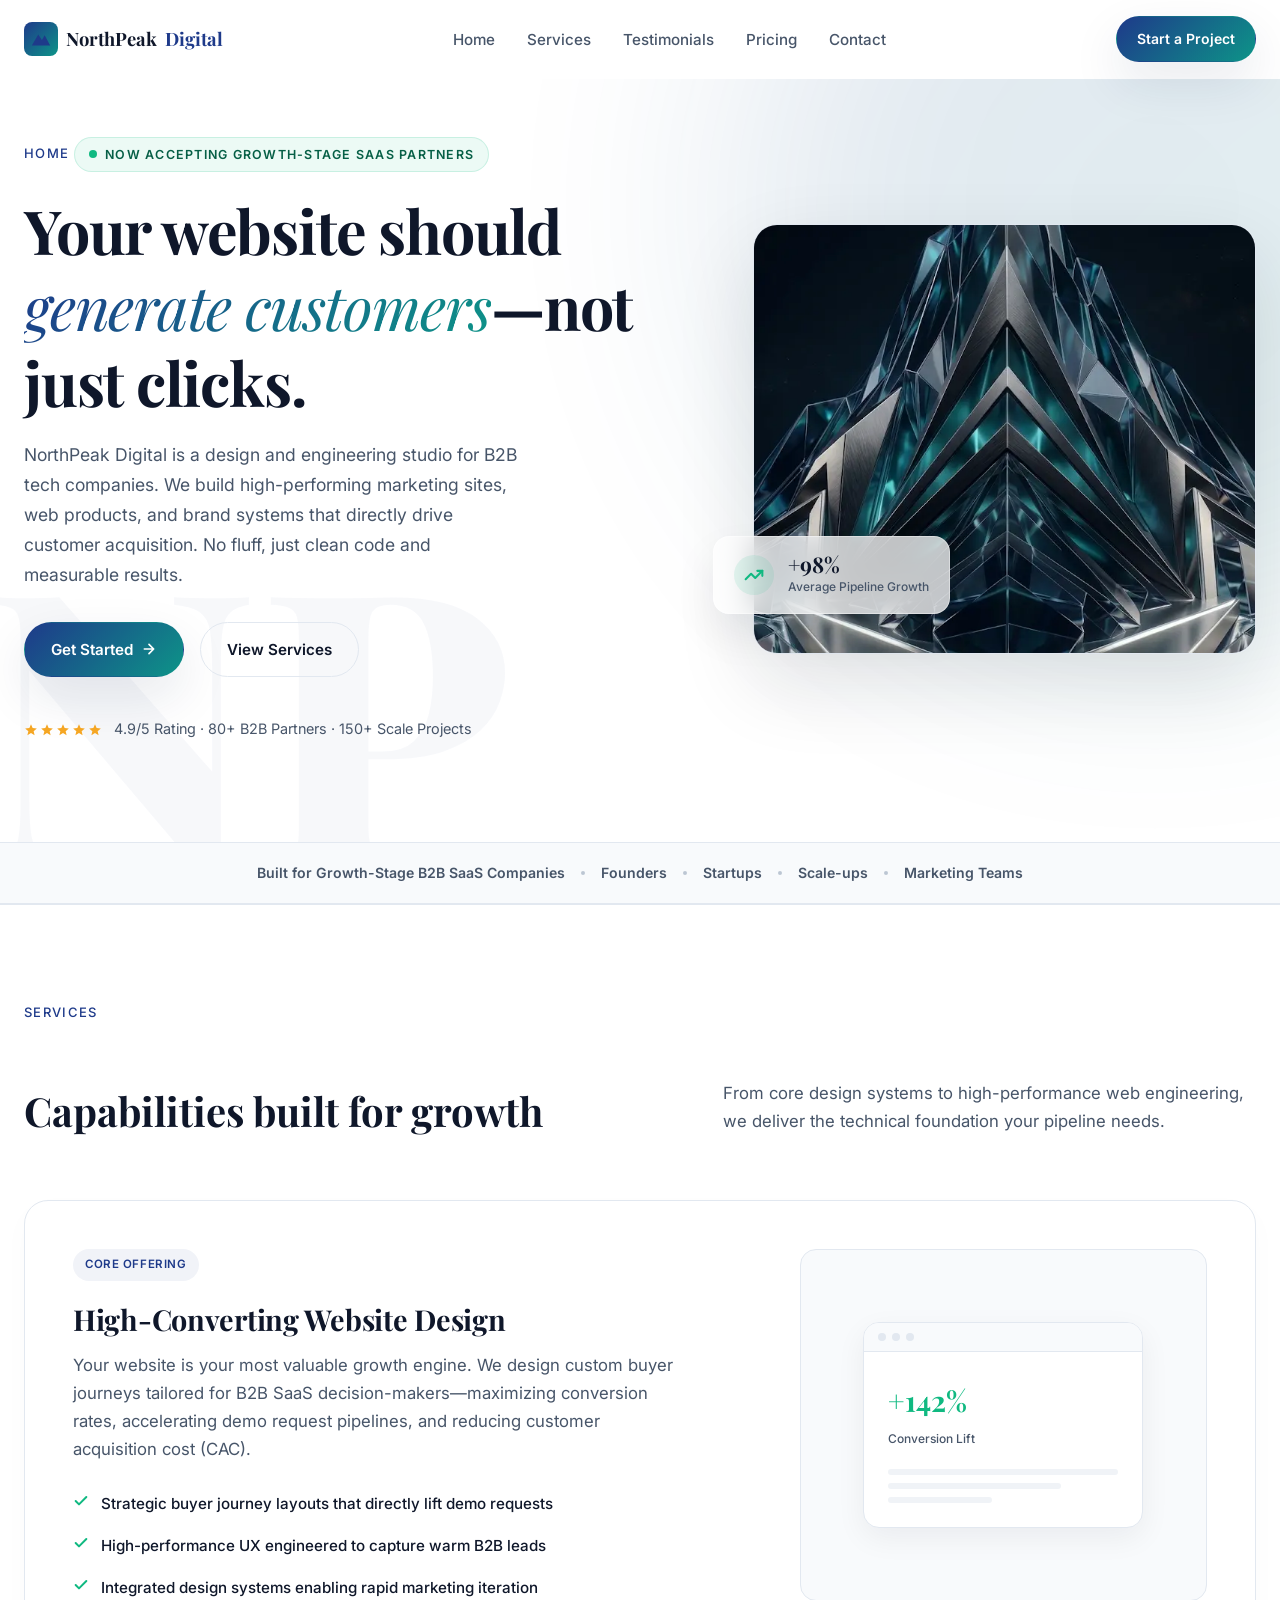
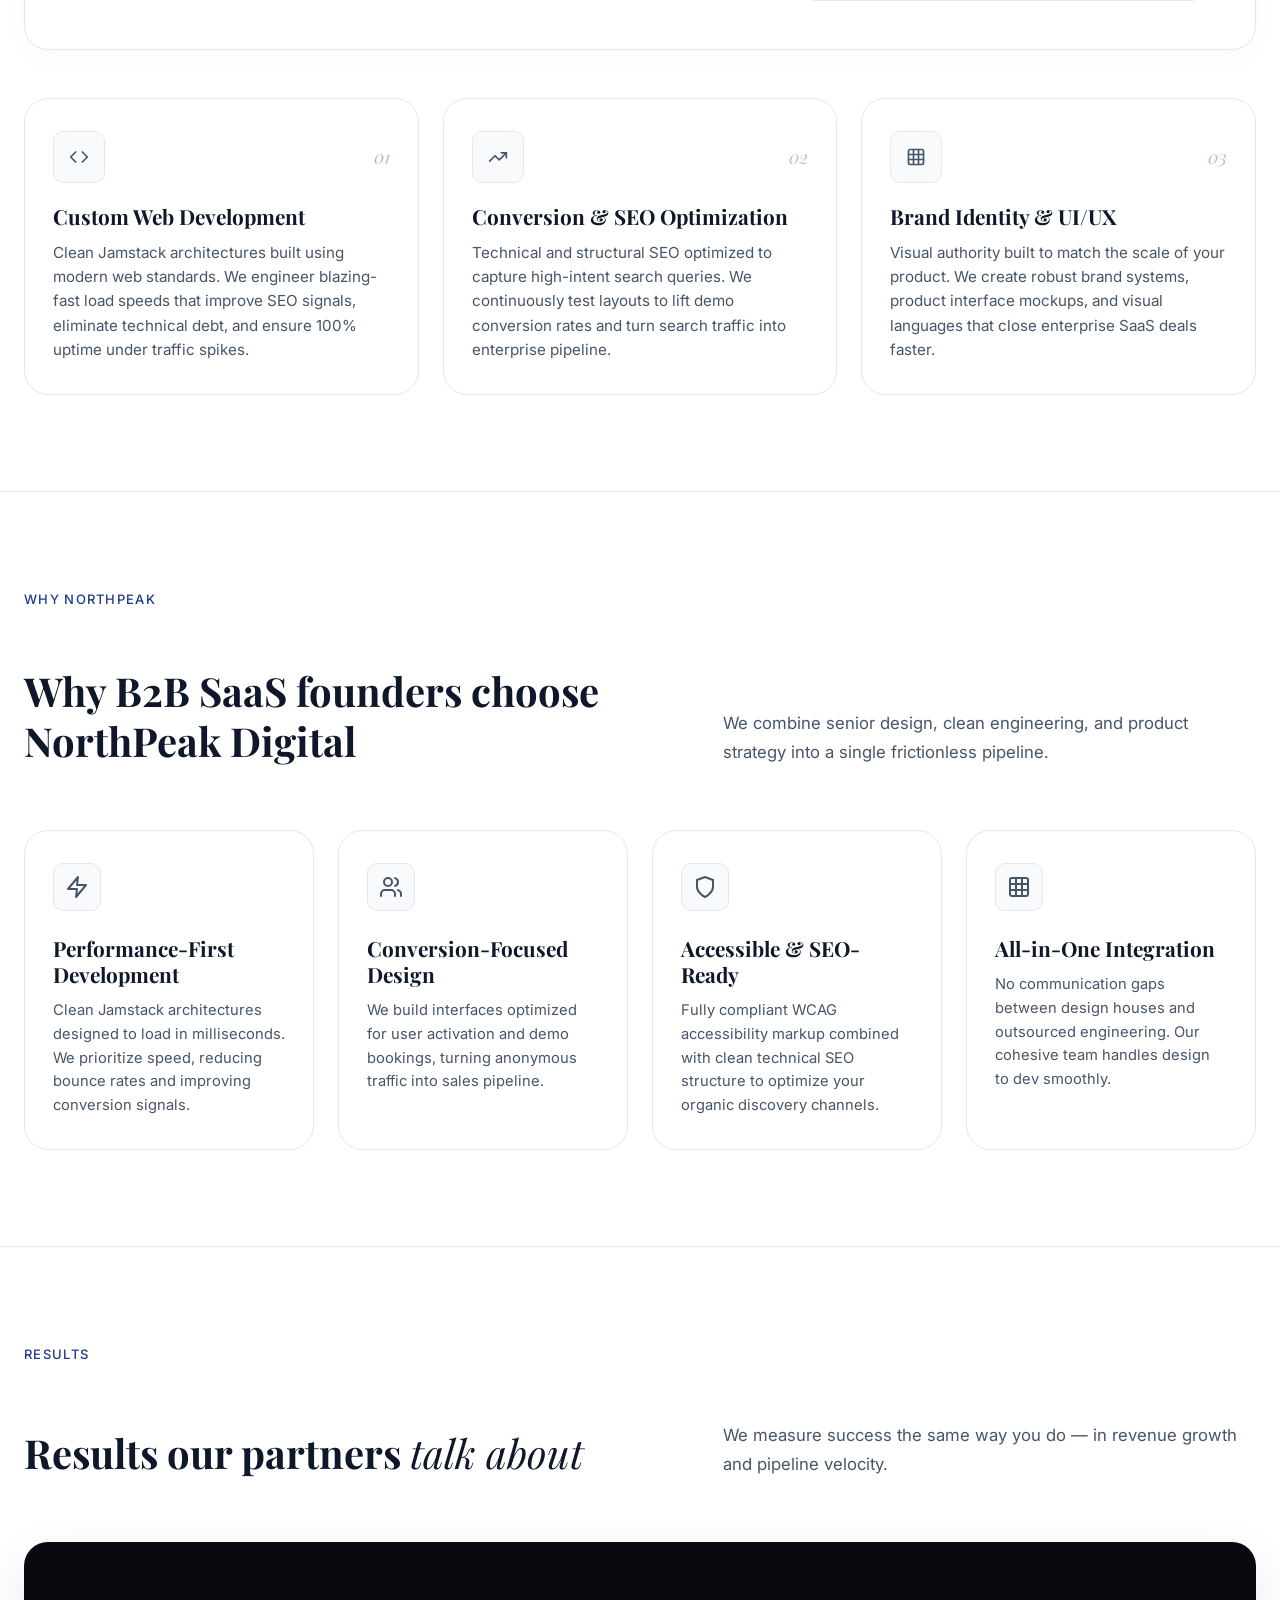
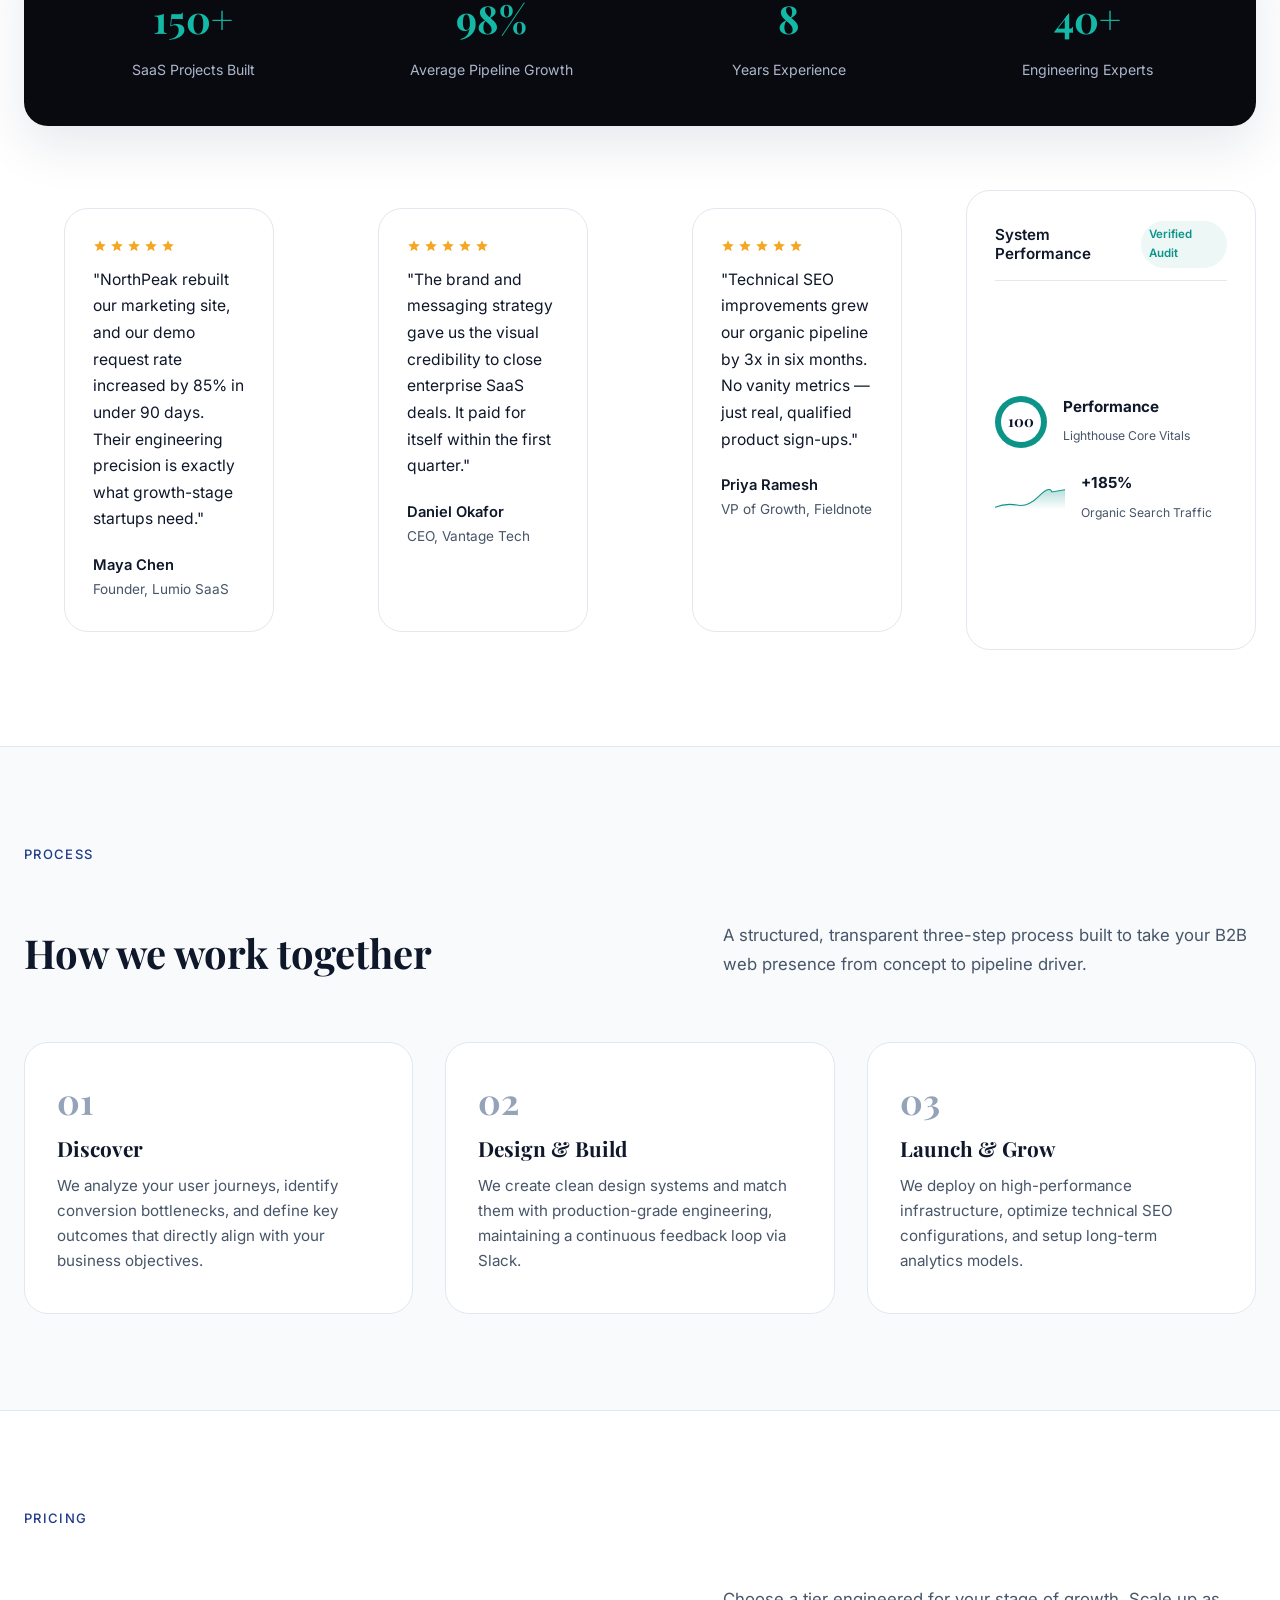
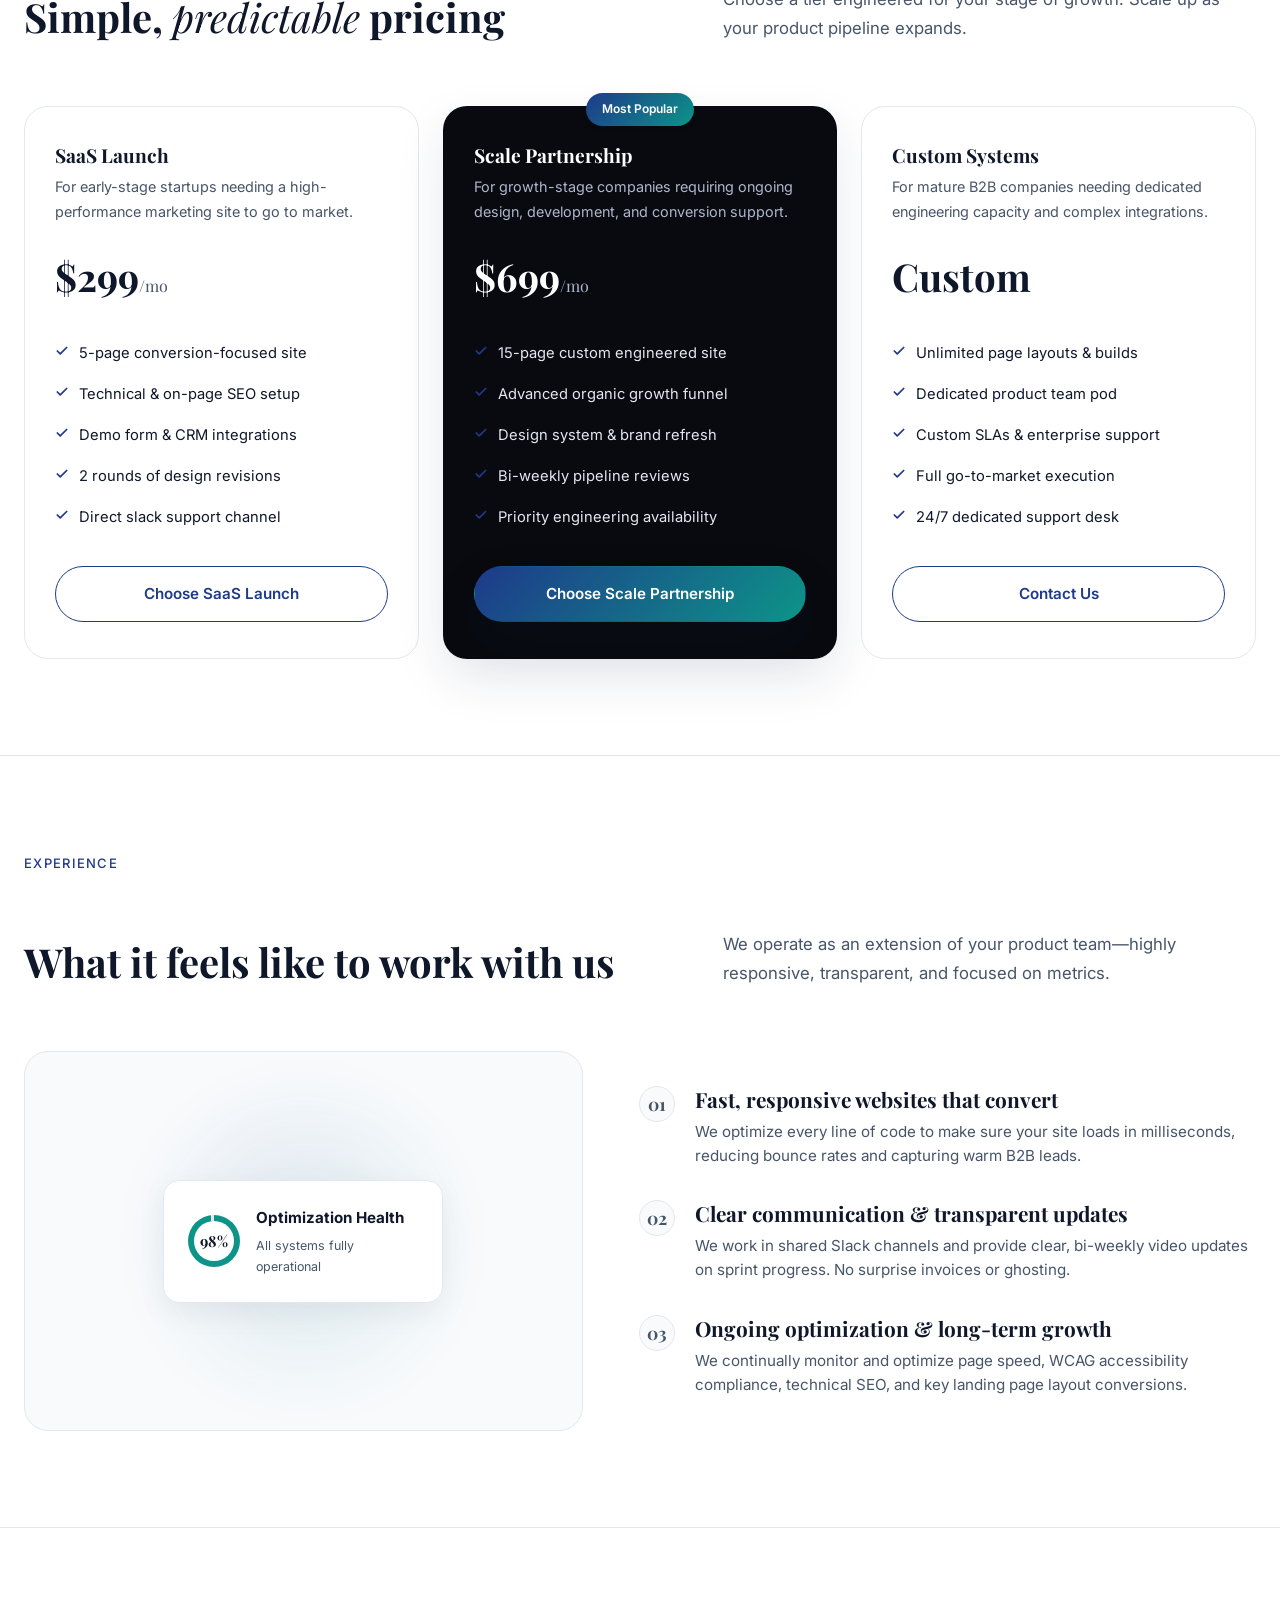
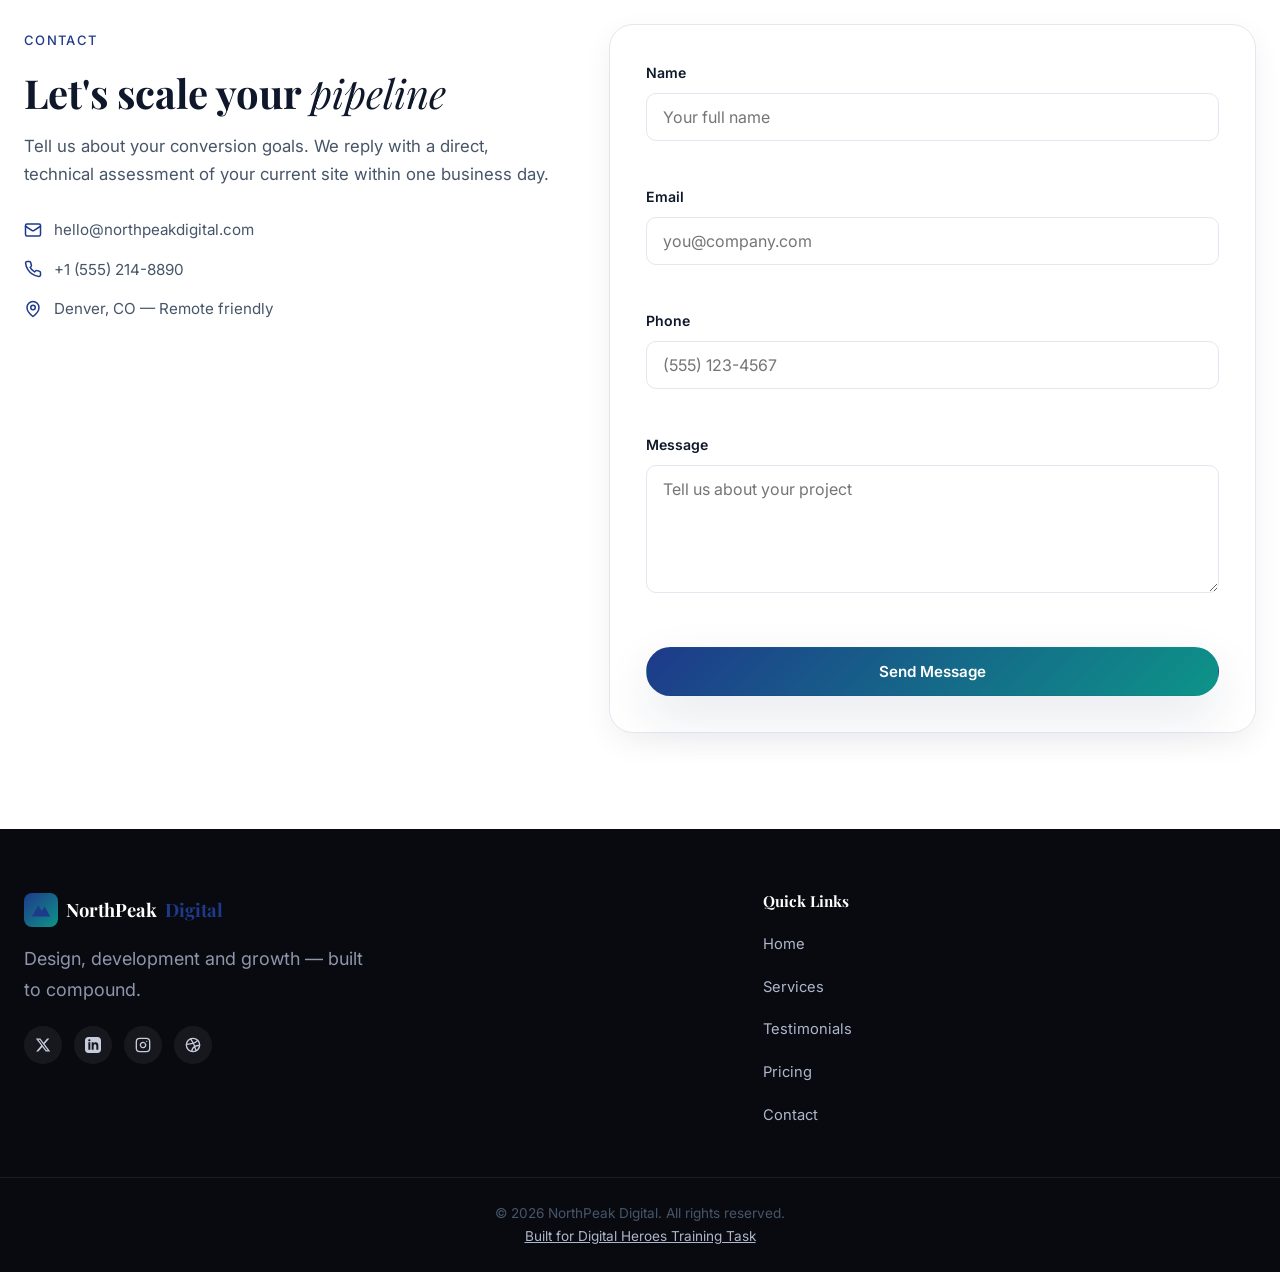
==== commit 579e278e: "Optimize page structure, services hierarchy, typography scale, and color system" ====
--- a/index.html
+++ b/index.html
@@ -53,11 +53,12 @@
     <div class="hero__glow" aria-hidden="true"></div>
     <div class="container hero__inner">
       <div class="hero__copy reveal">
+        <p class="eyebrow">HOME</p>
         <div class="eyebrow eyebrow--status">
           <span class="status-dot"></span>
           Now accepting growth-stage SaaS partners
         </div>
-        <h1 class="hero__title">We build websites that <span class="text-gradient"><em>generate pipeline</em></span>, not just traffic.</h1>
+        <h1 class="hero__title">Your website should <span class="text-gradient"><em>generate customers</em></span>—not just clicks.</h1>
         <p class="hero__desc">NorthPeak Digital is a design and engineering studio for B2B tech companies. We build high-performing marketing sites, web products, and brand systems that directly drive customer acquisition. No fluff, just clean code and measurable results.</p>
         <div class="hero__actions">
           <a href="#contact" class="btn btn--primary">Get Started <svg xmlns="http://www.w3.org/2000/svg" viewBox="0 0 24 24" fill="none" stroke="currentColor" stroke-width="2.5" stroke-linecap="round" stroke-linejoin="round" class="svg-icon svg-arrow-right" aria-hidden="true" width="16" height="16"><path d="M5 12h14M12 5l7 7-7 7"/></svg></a>
@@ -73,7 +74,31 @@
 
       <div class="hero__art reveal">
         <img src="hero_artwork.webp?v=1.3" alt="Abstract glowing glass mountain peaks with warm golden light reflections" class="hero__image" width="600" height="430" fetchpriority="high" decoding="async">
-      </div>
+        <div class="hero__badge-card">
+          <div class="hero__badge-icon">
+            <svg viewBox="0 0 24 24" width="20" height="20" fill="none" stroke="currentColor" stroke-width="2.5" stroke-linecap="round" stroke-linejoin="round"><polyline points="22 7 13.5 15.5 8.5 10.5 2 17"/><polyline points="16 7 22 7 22 13"/></svg>
+          </div>
+          <div class="hero__badge-details">
+            <strong>+98%</strong>
+            <span>Average Pipeline Growth</span>
+          </div>
+        </div>
+      </div>
+    </div>
+  </section>
+
+  <!-- ========== QUALIFYING STRIP ========== -->
+  <section class="qualifying-strip" aria-label="Target Audience Focus">
+    <div class="container qualifying-strip__inner">
+      <span>Built for Growth-Stage B2B SaaS Companies</span>
+      <span class="qualifying-strip__dot"></span>
+      <span>Founders</span>
+      <span class="qualifying-strip__dot"></span>
+      <span>Startups</span>
+      <span class="qualifying-strip__dot"></span>
+      <span>Scale-ups</span>
+      <span class="qualifying-strip__dot"></span>
+      <span>Marketing Teams</span>
     </div>
   </section>
 
@@ -81,64 +106,125 @@
   <section class="services section" id="services">
     <div class="container">
       <div class="section__head reveal">
-        <p class="eyebrow">Expertise</p>
+        <p class="eyebrow">SERVICES</p>
         <h2>Capabilities built for growth</h2>
         <p class="section__desc">From core design systems to high-performance web engineering, we deliver the technical foundation your pipeline needs.</p>
       </div>
 
-      <div class="services__grid">
-        <article class="service-card reveal">
-          <div class="service-card__header">
-            <div class="service-card__icon"><svg xmlns="http://www.w3.org/2000/svg" viewBox="0 0 24 24" fill="none" stroke="currentColor" stroke-width="2" stroke-linecap="round" stroke-linejoin="round" class="svg-icon" aria-hidden="true" width="20" height="20"><path d="M17 3a2.85 2.83 0 1 1 4 4L7.5 20.5 2 22l1.5-5.5Z"/><path d="m15 5 4 4"/><path d="m11 9 4 4"/><path d="m5 15 4 4"/></svg></div>
-            <span class="service-card__number">01</span>
-          </div>
-          <h3>Conversion Design</h3>
-          <p>Clean, conversion-focused interfaces optimized for SaaS user journeys and immediate customer acquisition.</p>
-        </article>
-
+      <!-- Featured Core Service -->
+      <div class="services__featured reveal">
+        <div class="service-featured__info">
+          <span class="service-featured__badge">Core Offering</span>
+          <h3>High-Converting Website Design</h3>
+          <p class="service-featured__desc">Your website is your most valuable growth engine. We design custom buyer journeys tailored for B2B SaaS decision-makers—maximizing conversion rates, accelerating demo request pipelines, and reducing customer acquisition cost (CAC).</p>
+          <ul class="service-featured__benefits">
+            <li>
+              <svg viewBox="0 0 24 24" width="16" height="16" fill="none" stroke="currentColor" stroke-width="3" stroke-linecap="round" stroke-linejoin="round" class="svg-icon svg-check"><polyline points="20 6 9 17 4 12"/></svg>
+              <span>Strategic buyer journey layouts that directly lift demo requests</span>
+            </li>
+            <li>
+              <svg viewBox="0 0 24 24" width="16" height="16" fill="none" stroke="currentColor" stroke-width="3" stroke-linecap="round" stroke-linejoin="round" class="svg-icon svg-check"><polyline points="20 6 9 17 4 12"/></svg>
+              <span>High-performance UX engineered to capture warm B2B leads</span>
+            </li>
+            <li>
+              <svg viewBox="0 0 24 24" width="16" height="16" fill="none" stroke="currentColor" stroke-width="3" stroke-linecap="round" stroke-linejoin="round" class="svg-icon svg-check"><polyline points="20 6 9 17 4 12"/></svg>
+              <span>Integrated design systems enabling rapid marketing iteration</span>
+            </li>
+          </ul>
+        </div>
+        
+        <div class="service-featured__visual">
+          <div class="service-mockup-window">
+            <div class="service-mockup-header">
+              <span class="dot"></span><span class="dot"></span><span class="dot"></span>
+            </div>
+            <div class="service-mockup-body">
+              <div class="service-mockup-stat">
+                <strong>+142%</strong>
+                <span>Conversion Lift</span>
+              </div>
+              <div class="service-mockup-lines">
+                <span class="line line--long"></span>
+                <span class="line line--medium"></span>
+                <span class="line line--short"></span>
+              </div>
+            </div>
+          </div>
+        </div>
+      </div>
+
+      <!-- Secondary Services Grid -->
+      <div class="services__secondary-grid">
         <article class="service-card reveal">
           <div class="service-card__header">
             <div class="service-card__icon"><svg xmlns="http://www.w3.org/2000/svg" viewBox="0 0 24 24" fill="none" stroke="currentColor" stroke-width="2" stroke-linecap="round" stroke-linejoin="round" class="svg-icon" aria-hidden="true" width="20" height="20"><polyline points="16 18 22 12 16 6"/><polyline points="8 6 2 12 8 18"/></svg></div>
-            <span class="service-card__number">02</span>
-          </div>
-          <h3>Web Engineering</h3>
-          <p>Fast, reliable, and clean Jamstack builds engineered to load instantly, reduce bounce rates, and scale effortlessly.</p>
+            <span class="service-card__number">01</span>
+          </div>
+          <h3>Custom Web Development</h3>
+          <p>Clean Jamstack architectures built using modern web standards. We engineer blazing-fast load speeds that improve SEO signals, eliminate technical debt, and ensure 100% uptime under traffic spikes.</p>
         </article>
 
         <article class="service-card reveal">
           <div class="service-card__header">
             <div class="service-card__icon"><svg xmlns="http://www.w3.org/2000/svg" viewBox="0 0 24 24" fill="none" stroke="currentColor" stroke-width="2" stroke-linecap="round" stroke-linejoin="round" class="svg-icon" aria-hidden="true" width="20" height="20"><polyline points="22 7 13.5 15.5 8.5 10.5 2 17"/><polyline points="16 7 22 7 22 13"/></svg></div>
-            <span class="service-card__number">03</span>
-          </div>
-          <h3>Organic Growth Strategy</h3>
-          <p>Technical and content SEO systems designed to capture high-intent search traffic and build sustainable channels.</p>
+            <span class="service-card__number">02</span>
+          </div>
+          <h3>Conversion &amp; SEO Optimization</h3>
+          <p>Technical and structural SEO optimized to capture high-intent search queries. We continuously test layouts to lift demo conversion rates and turn search traffic into enterprise pipeline.</p>
         </article>
 
         <article class="service-card reveal">
           <div class="service-card__header">
-            <div class="service-card__icon"><svg xmlns="http://www.w3.org/2000/svg" viewBox="0 0 24 24" fill="none" stroke="currentColor" stroke-width="2" stroke-linecap="round" stroke-linejoin="round" class="svg-icon" aria-hidden="true" width="20" height="20"><circle cx="13.5" cy="6.5" r=".5" fill="currentColor"/><circle cx="17.5" cy="10.5" r=".5" fill="currentColor"/><circle cx="8.5" cy="7.5" r=".5" fill="currentColor"/><circle cx="6.5" cy="12.5" r=".5" fill="currentColor"/><path d="M12 2C6.5 2 2 6.5 2 12s4.5 10 10 10c.92 0 1.63-.77 1.63-1.7 0-.42-.15-.82-.41-1.13-.26-.3-.41-.7-.41-1.13 0-.93.77-1.63 1.7-1.63H18c3.3 0 6-2.7 6-6 0-4.97-4.03-9-10-9z"/></svg></div>
-            <span class="service-card__number">04</span>
-          </div>
-          <h3>Brand Strategy</h3>
-          <p>Distinct visual languages, messaging guidelines, and positioning systems that build immediate trust with enterprise clients.</p>
-        </article>
-
-        <article class="service-card reveal">
-          <div class="service-card__header">
-            <div class="service-card__icon"><svg xmlns="http://www.w3.org/2000/svg" viewBox="0 0 24 24" fill="none" stroke="currentColor" stroke-width="2" stroke-linecap="round" stroke-linejoin="round" class="svg-icon" aria-hidden="true" width="20" height="20"><path d="m3 11 18-5v12L3 13v-2z"/><path d="M11.6 16.8 14 21h-4l-1.5-4.2"/></svg></div>
-            <span class="service-card__number">05</span>
-          </div>
-          <h3>Demand Generation</h3>
-          <p>Paid performance marketing setups built to scale your demo requests, sign-ups, and pipeline velocity.</p>
-        </article>
-
-        <article class="service-card reveal">
-          <div class="service-card__header">
-            <div class="service-card__icon"><svg xmlns="http://www.w3.org/2000/svg" viewBox="0 0 24 24" fill="none" stroke="currentColor" stroke-width="2" stroke-linecap="round" stroke-linejoin="round" class="svg-icon" aria-hidden="true" width="20" height="20"><polygon points="12 2 2 7 12 12 22 7 12 2"/><polyline points="2 17 12 22 22 17"/><polyline points="2 12 12 17 22 12"/></svg></div>
-            <span class="service-card__number">06</span>
-          </div>
-          <h3>Product Interface Design</h3>
-          <p>User-centric product interface design that simplifies complex tech workflows into intuitive, clean web products.</p>
+            <div class="service-card__icon"><svg xmlns="http://www.w3.org/2000/svg" viewBox="0 0 24 24" fill="none" stroke="currentColor" stroke-width="2" stroke-linecap="round" stroke-linejoin="round" class="svg-icon" aria-hidden="true" width="20" height="20"><rect x="3" y="3" width="18" height="18" rx="2" ry="2"/><line x1="9" y1="3" x2="9" y2="21"/><line x1="15" y1="3" x2="15" y2="21"/><line x1="3" y1="9" x2="21" y2="9"/><line x1="3" y1="15" x2="21" y2="15"/></svg></div>
+            <span class="service-card__number">03</span>
+          </div>
+          <h3>Brand Identity &amp; UI/UX</h3>
+          <p>Visual authority built to match the scale of your product. We create robust brand systems, product interface mockups, and visual languages that close enterprise SaaS deals faster.</p>
+        </article>
+      </div>
+    </div>
+  </section>
+
+  <!-- ========== WHY US ========== -->
+  <section class="why-us section" id="why-us">
+    <div class="container">
+      <div class="section__head reveal">
+        <p class="eyebrow">WHY NORTHPEAK</p>
+        <h2>Why B2B SaaS founders choose NorthPeak Digital</h2>
+        <p class="section__desc">We combine senior design, clean engineering, and product strategy into a single frictionless pipeline.</p>
+      </div>
+
+      <div class="why-us__grid">
+        <article class="why-card reveal">
+          <div class="why-card__icon">
+            <svg viewBox="0 0 24 24" width="24" height="24" fill="none" stroke="currentColor" stroke-width="2" stroke-linecap="round" stroke-linejoin="round"><polygon points="13 2 3 14 12 14 11 22 21 10 12 10 13 2"/></svg>
+          </div>
+          <h3>Performance-First Development</h3>
+          <p>Clean Jamstack architectures designed to load in milliseconds. We prioritize speed, reducing bounce rates and improving conversion signals.</p>
+        </article>
+
+        <article class="why-card reveal">
+          <div class="why-card__icon">
+            <svg viewBox="0 0 24 24" width="24" height="24" fill="none" stroke="currentColor" stroke-width="2" stroke-linecap="round" stroke-linejoin="round"><path d="M16 21v-2a4 4 0 0 0-4-4H6a4 4 0 0 0-4 4v2"/><circle cx="9" cy="7" r="4"/><path d="M22 21v-2a4 4 0 0 0-3-3.87"/><path d="M16 3.13a4 4 0 0 1 0 7.75"/></svg>
+          </div>
+          <h3>Conversion-Focused Design</h3>
+          <p>We build interfaces optimized for user activation and demo bookings, turning anonymous traffic into sales pipeline.</p>
+        </article>
+
+        <article class="why-card reveal">
+          <div class="why-card__icon">
+            <svg viewBox="0 0 24 24" width="24" height="24" fill="none" stroke="currentColor" stroke-width="2" stroke-linecap="round" stroke-linejoin="round"><path d="M12 22s8-4 8-10V5l-8-3-8 3v7c0 6 8 10 8 10z"/></svg>
+          </div>
+          <h3>Accessible &amp; SEO-Ready</h3>
+          <p>Fully compliant WCAG accessibility markup combined with clean technical SEO structure to optimize your organic discovery channels.</p>
+        </article>
+
+        <article class="why-card reveal">
+          <div class="why-card__icon">
+            <svg viewBox="0 0 24 24" width="24" height="24" fill="none" stroke="currentColor" stroke-width="2" stroke-linecap="round" stroke-linejoin="round"><rect x="3" y="3" width="18" height="18" rx="2" ry="2"/><line x1="9" y1="3" x2="9" y2="21"/><line x1="15" y1="3" x2="15" y2="21"/><line x1="3" y1="9" x2="21" y2="9"/><line x1="3" y1="15" x2="21" y2="15"/></svg>
+          </div>
+          <h3>All-in-One Integration</h3>
+          <p>No communication gaps between design houses and outsourced engineering. Our cohesive team handles design to dev smoothly.</p>
         </article>
       </div>
     </div>
@@ -148,7 +234,7 @@
   <section class="results section" id="testimonials">
     <div class="container">
       <div class="section__head reveal">
-        <p class="eyebrow">Track record</p>
+        <p class="eyebrow">RESULTS</p>
         <h2>Results our partners <em>talk about</em></h2>
         <p class="section__desc">We measure success the same way you do — in revenue growth and pipeline velocity.</p>
       </div>
@@ -225,11 +311,11 @@
               <svg class="mini-chart" viewBox="0 0 160 50">
                 <defs>
                   <linearGradient id="chartGrad" x1="0" y1="0" x2="0" y2="1">
-                    <stop offset="0%" stop-color="#0F766E" stop-opacity="0.3"/>
-                    <stop offset="100%" stop-color="#0F766E" stop-opacity="0.0"/>
+                    <stop offset="0%" stop-color="#0D9488" stop-opacity="0.3"/>
+                    <stop offset="100%" stop-color="#0D9488" stop-opacity="0.0"/>
                   </linearGradient>
                 </defs>
-                <path d="M 0 45 Q 25 35 50 40 T 100 20 T 130 10 L 160 5" fill="none" stroke="#0F766E" stroke-width="2.5" stroke-linecap="round"/>
+                <path d="M 0 45 Q 25 35 50 40 T 100 20 T 130 10 L 160 5" fill="none" stroke="#0D9488" stroke-width="2.5" stroke-linecap="round"/>
                 <path d="M 0 45 Q 25 35 50 40 T 100 20 T 130 10 L 160 5 L 160 50 L 0 50 Z" fill="url(#chartGrad)"/>
               </svg>
               <div class="chart-label">
@@ -243,11 +329,42 @@
     </div>
   </section>
 
+  <!-- ========== PROCESS ========== -->
+  <section class="process section" id="process">
+    <div class="container">
+      <div class="section__head reveal">
+        <p class="eyebrow">PROCESS</p>
+        <h2>How we work together</h2>
+        <p class="section__desc">A structured, transparent three-step process built to take your B2B web presence from concept to pipeline driver.</p>
+      </div>
+
+      <div class="process__grid">
+        <div class="process-step reveal">
+          <div class="process-step__number">01</div>
+          <h3>Discover</h3>
+          <p>We analyze your user journeys, identify conversion bottlenecks, and define key outcomes that directly align with your business objectives.</p>
+        </div>
+
+        <div class="process-step reveal">
+          <div class="process-step__number">02</div>
+          <h3>Design &amp; Build</h3>
+          <p>We create clean design systems and match them with production-grade engineering, maintaining a continuous feedback loop via Slack.</p>
+        </div>
+
+        <div class="process-step reveal">
+          <div class="process-step__number">03</div>
+          <h3>Launch &amp; Grow</h3>
+          <p>We deploy on high-performance infrastructure, optimize technical SEO configurations, and setup long-term analytics models.</p>
+        </div>
+      </div>
+    </div>
+  </section>
+
   <!-- ========== PRICING ========== -->
   <section class="pricing section" id="pricing">
     <div class="container">
       <div class="section__head reveal">
-        <p class="eyebrow">Plans</p>
+        <p class="eyebrow">PRICING</p>
         <h2>Simple, <em>predictable</em> pricing</h2>
         <p class="section__desc">Choose a tier engineered for your stage of growth. Scale up as your product pipeline expands.</p>
       </div>
@@ -304,11 +421,62 @@
     </div>
   </section>
 
+  <!-- ========== EXPERIENCE ========== -->
+  <section class="experience section" id="experience">
+    <div class="container">
+      <div class="section__head reveal">
+        <p class="eyebrow">EXPERIENCE</p>
+        <h2>What it feels like to work with us</h2>
+        <p class="section__desc">We operate as an extension of your product team—highly responsive, transparent, and focused on metrics.</p>
+      </div>
+
+      <div class="experience__inner reveal">
+        <div class="experience-visual">
+          <div class="experience-card-mockup">
+            <div class="circular-gauge" style="--percent: 98;">
+              <div class="circular-gauge__value">98%</div>
+            </div>
+            <div class="experience-card-mockup__text">
+              <strong>Optimization Health</strong>
+              <span>All systems fully operational</span>
+            </div>
+          </div>
+        </div>
+
+        <div class="experience-points">
+          <div class="experience-point">
+            <div class="experience-point__number">01</div>
+            <div class="experience-point__text">
+              <h3>Fast, responsive websites that convert</h3>
+              <p>We optimize every line of code to make sure your site loads in milliseconds, reducing bounce rates and capturing warm B2B leads.</p>
+            </div>
+          </div>
+
+          <div class="experience-point">
+            <div class="experience-point__number">02</div>
+            <div class="experience-point__text">
+              <h3>Clear communication &amp; transparent updates</h3>
+              <p>We work in shared Slack channels and provide clear, bi-weekly video updates on sprint progress. No surprise invoices or ghosting.</p>
+            </div>
+          </div>
+
+          <div class="experience-point">
+            <div class="experience-point__number">03</div>
+            <div class="experience-point__text">
+              <h3>Ongoing optimization &amp; long-term growth</h3>
+              <p>We continually monitor and optimize page speed, WCAG accessibility compliance, technical SEO, and key landing page layout conversions.</p>
+            </div>
+          </div>
+        </div>
+      </div>
+    </div>
+  </section>
+
   <!-- ========== CONTACT ========== -->
   <section class="contact section" id="contact">
     <div class="container contact__inner">
       <div class="section__head section__head--left reveal">
-        <p class="eyebrow">Get in touch</p>
+        <p class="eyebrow">CONTACT</p>
         <h2>Let's scale your <em>pipeline</em></h2>
         <p class="section__desc">Tell us about your conversion goals. We reply with a direct, technical assessment of your current site within one business day.</p>
 
--- a/style.min.css
+++ b/style.min.css
@@ -1 +1 @@
-:root{--navy-950:#080A0F;--navy-800:#11141B;--ink:#0F172A;--slate:#475569;--slate-light:#94A3B8;--blue:#1E3A8A;--purple:#0F766E;--surface:#FFFFFF;--surface-alt:#F8FAFC;--white:#FFFFFF;--border:#E2E8F0;--success:#10B981;--error:#EF4444;--gradient:linear-gradient(135deg,var(--blue),var(--purple));--font-display:'Playfair Display','Inter',serif;--font-body:'Inter',sans-serif;--radius-sm:10px;--radius-md:16px;--radius-lg:24px;--shadow-sm:0 2px 10px rgba(15,23,42,0.04);--shadow-md:0 10px 30px rgba(15,23,42,0.06);--shadow-lg:0 20px 50px rgba(15,37,80,0.1);--container-w:1280px}*,*::before,*::after{box-sizing:border-box}html{scroll-behavior:smooth;scroll-padding-top:84px}@media (prefers-reduced-motion:reduce){html{scroll-behavior:auto}*,*::before,*::after{animation-duration:0.001ms !important;animation-iteration-count:1 !important;transition-duration:0.001ms !important}}body{margin:0;font-family:var(--font-body);color:var(--ink);background:var(--white);line-height:1.6;-webkit-font-smoothing:antialiased}h1,h2,h3,h4{font-family:var(--font-display);line-height:1.15;margin:0;color:var(--ink)}h1 em,h2 em,h3 em{font-style:italic;font-weight:400;font-family:var(--font-display)}p{margin:0;line-height:1.75}ul{margin:0;padding:0;list-style:none}a{color:inherit;text-decoration:none}img,svg{display:block;max-width:100%}button{font-family:inherit;cursor:pointer}input,textarea{font-family:inherit;font-size:1rem}.container{max-width:var(--container-w);margin:0 auto;padding:0 24px}.section{padding:96px 0;border-top:1px solid var(--border)}.skip-link{position:absolute;left:-999px;top:0;background:var(--ink);color:var(--white);padding:10px 16px;border-radius:0 0 8px 0;z-index:1000}.skip-link:focus{left:0}a:focus-visible,button:focus-visible,input:focus-visible,textarea:focus-visible{outline:2px solid var(--blue);outline-offset:3px;border-radius:6px}.btn{display:inline-flex;align-items:center;justify-content:center;gap:8px;padding:14px 26px;border-radius:999px;font-weight:600;font-size:0.95rem;border:1px solid transparent;transition:transform 0.25s ease,box-shadow 0.25s ease,background 0.25s ease,color 0.25s ease;white-space:nowrap}.btn--primary{background:var(--gradient);color:var(--white);box-shadow:var(--shadow-lg)}.btn--primary:hover{transform:translateY(-3px);box-shadow:0 24px 40px rgba(79,107,255,0.28)}.btn--ghost{background:transparent;color:var(--ink);border-color:var(--border)}.btn--ghost:hover{border-color:var(--blue);color:var(--blue);transform:translateY(-3px)}.btn--outline{background:transparent;color:var(--blue);border-color:var(--blue);width:100%}.btn--outline:hover{background:var(--blue);color:var(--white);transform:translateY(-3px)}.btn--full{width:100%}.btn--sm{padding:10px 20px;font-size:0.875rem}.navbar{position:sticky;top:0;z-index:500;background:rgba(255,255,255,0.85);backdrop-filter:blur(12px);border-bottom:1px solid transparent;transition:box-shadow 0.3s ease,border-color 0.3s ease}.navbar.is-scrolled{box-shadow:0 4px 24px rgba(21,27,46,0.08);border-bottom-color:var(--border)}.navbar__inner{display:flex;align-items:center;justify-content:space-between;gap:24px;padding-top:16px;padding-bottom:16px}.navbar__brand{display:inline-flex;align-items:center;gap:8px;font-family:var(--font-display);font-weight:700;font-size:1.15rem;color:var(--ink)}.navbar__brand span{color:var(--blue)}.navbar__mark{display:inline-flex;color:var(--white);background:var(--gradient);border-radius:8px;padding:6px}.navbar__nav ul{display:flex;gap:32px}.navbar__nav a{font-weight:500;font-size:0.95rem;color:var(--slate);position:relative;padding:4px 0;transition:color 0.2s ease}.navbar__nav a::after{content:'';position:absolute;left:0;bottom:-2px;width:0;height:2px;background:var(--gradient);transition:width 0.25s ease;border-radius:2px}.navbar__nav a:hover{color:var(--ink)}.navbar__nav a:hover::after{width:100%}.navbar__toggle{display:none;flex-direction:column;justify-content:center;gap:5px;width:40px;height:40px;background:none;border:none;padding:8px}.navbar__toggle span{display:block;height:2px;width:100%;background:var(--ink);border-radius:2px;transition:transform 0.25s ease,opacity 0.25s ease}.navbar__toggle[aria-expanded="true"] span:nth-child(1){transform:translateY(7px) rotate(45deg)}.navbar__toggle[aria-expanded="true"] span:nth-child(2){opacity:0}.navbar__toggle[aria-expanded="true"] span:nth-child(3){transform:translateY(-7px) rotate(-45deg)}.hero{position:relative;overflow:hidden;padding:58px 0 100px;background:var(--surface)}.hero::before{content:"NP";position:absolute;bottom:-60px;left:-20px;font-family:var(--font-display);font-size:24rem;font-weight:800;color:var(--blue);opacity:0.03;pointer-events:none;line-height:1;z-index:0}.hero__glow{position:absolute;top:-300px;right:-300px;width:850px;height:850px;background:var(--gradient);opacity:0.12;border-radius:50%;filter:blur(120px);pointer-events:none}.hero__inner{display:grid;grid-template-columns:0.95fr 1.05fr;align-items:center;gap:48px;position:relative}.eyebrow{display:inline-block;font-size:0.8rem;font-weight:600;letter-spacing:0.06em;text-transform:uppercase;color:var(--blue);margin-bottom:16px}.hero__title{font-size:clamp(2.2rem,4.6vw,3.6rem);font-weight:700;letter-spacing:-0.02em;margin-bottom:20px;max-width:620px}.text-gradient{background:var(--gradient);-webkit-background-clip:text;background-clip:text;color:transparent}.hero__desc{font-size:1.1rem;color:var(--slate);max-width:46ch;margin-bottom:32px}.hero__actions{display:flex;flex-wrap:wrap;gap:16px;margin-bottom:40px}.hero__trust{display:flex;align-items:center;gap:12px;font-size:0.9rem;color:var(--slate)}.hero__trust-stars{color:#F5A623;display:flex;gap:2px}.hero__art{position:relative}.hero__image{width:100%;height:430px;object-fit:cover;border-radius:var(--radius-lg);box-shadow:0 30px 80px rgba(15,23,42,0.12);border:1px solid var(--border);transition:transform 0.35s ease,box-shadow 0.35s ease}.hero__image:hover{transform:scale(1.02)}.section__head{max-width:640px;margin:0 auto 56px;text-align:center}.section__head--left{margin:0 0 32px;text-align:left}.section__head h2{font-size:clamp(1.8rem,3vw,2.4rem);margin-bottom:14px}.section__desc{color:var(--slate);font-size:1.05rem}.services{background:var(--white)}.services__grid{display:grid;grid-template-columns:repeat(3,1fr);gap:24px}.service-card{background:var(--surface);border:1px solid var(--border);border-radius:var(--radius-lg);padding:32px 28px;transition:transform 0.3s ease,box-shadow 0.3s ease,border-color 0.3s ease,background 0.3s ease}.service-card:hover{transform:translateY(-8px);box-shadow:var(--shadow-md);border-color:transparent;background:var(--white)}.service-card__header{display:flex;justify-content:space-between;align-items:center;margin-bottom:20px}.service-card__icon{width:52px;height:52px;border-radius:var(--radius-sm);display:inline-flex;align-items:center;justify-content:center;background:var(--gradient);color:var(--white);font-size:1.2rem;transition:transform 0.3s ease}.service-card:hover .service-card__icon{transform:scale(1.08) rotate(-4deg)}.service-card__number{font-family:var(--font-display);font-size:1.15rem;font-style:italic;font-weight:400;color:var(--slate-light);opacity:0.7}.service-card h3{font-size:1.15rem;margin-bottom:10px}.service-card p{color:var(--slate);font-size:0.95rem}.results{background:var(--surface)}.stats{display:grid;grid-template-columns:repeat(4,1fr);gap:24px;background:var(--navy-950);border-radius:var(--radius-lg);padding:44px 32px;margin-bottom:64px;box-shadow:var(--shadow-lg)}.stats__item{text-align:center}.stats__num{display:block;font-family:var(--font-display);font-size:clamp(1.8rem,3.2vw,2.4rem);font-weight:700;background:var(--gradient);-webkit-background-clip:text;background-clip:text;color:transparent}.stats__label{color:#AEB6CC;font-size:0.88rem;margin-top:6px;display:block}.testimonials__grid{display:grid;grid-template-columns:repeat(auto-fit,minmax(265px,1fr));gap:24px}.testimonial-card{background:var(--white);border:1px solid var(--border);border-radius:var(--radius-lg);padding:30px 28px;transition:transform 0.3s ease,box-shadow 0.3s ease}.testimonial-card:hover{transform:translateY(-6px);box-shadow:var(--shadow-md)}.testimonial-card__stars{color:#F5A623;font-size:0.85rem;margin-bottom:14px;display:flex;gap:3px}.testimonial-card blockquote{margin:0 0 20px;font-size:0.98rem;color:var(--ink)}.testimonial-card figcaption{display:flex;flex-direction:column}.testimonial-card__name{font-weight:600;font-size:0.92rem}.testimonial-card__company{color:var(--slate);font-size:0.85rem}.pricing{background:var(--white)}.pricing__grid{display:grid;grid-template-columns:repeat(3,1fr);gap:24px;align-items:stretch}.pricing-card{position:relative;display:flex;flex-direction:column;background:var(--surface);border:1px solid var(--border);border-radius:var(--radius-lg);padding:36px 30px;transition:transform 0.3s ease,box-shadow 0.3s ease}.pricing-card:hover{transform:translateY(-8px);box-shadow:var(--shadow-md)}.pricing-card h3{font-size:1.2rem;margin-bottom:8px}.pricing-card__desc{color:var(--slate);font-size:0.9rem;margin-bottom:20px;min-height:44px}.pricing-card__price{font-family:var(--font-display);font-size:1rem;color:var(--slate);margin-bottom:24px}.pricing-card__price span{font-size:2.4rem;font-weight:700;color:var(--ink)}.pricing-card__features{margin-bottom:28px;flex-grow:1}.pricing-card__features li{display:flex;align-items:flex-start;gap:10px;padding:8px 0;font-size:0.92rem;color:var(--ink)}.pricing-card__features svg{color:var(--blue);margin-top:3px;flex-shrink:0}.pricing-card--featured{background:var(--navy-950);border-color:transparent;transform:scale(1.04);box-shadow:var(--shadow-lg)}.pricing-card--featured:hover{transform:scale(1.04) translateY(-8px)}.pricing-card--featured h3,.pricing-card--featured .pricing-card__price span{color:var(--white)}.pricing-card--featured .pricing-card__desc{color:#AEB6CC}.pricing-card--featured .pricing-card__features li{color:#E4E7F0}.pricing-card--featured .pricing-card__price{color:#AEB6CC}.pricing-card__badge{position:absolute;top:-14px;left:50%;transform:translateX(-50%);background:var(--gradient);color:var(--white);font-size:0.75rem;font-weight:600;padding:6px 16px;border-radius:999px;box-shadow:var(--shadow-sm)}.contact{background:var(--surface)}.contact__inner{display:grid;grid-template-columns:0.9fr 1.1fr;gap:56px;align-items:start}.contact__info{margin-top:28px;display:flex;flex-direction:column;gap:14px}.contact__info li{display:flex;align-items:center;gap:12px;color:var(--slate);font-size:0.95rem}.contact__info svg{color:var(--blue);width:18px;height:18px;flex-shrink:0}.contact-form{background:var(--white);border:1px solid var(--border);border-radius:var(--radius-lg);padding:36px;box-shadow:var(--shadow-md)}.form-group{margin-bottom:20px}.form-group label{display:block;font-size:0.88rem;font-weight:600;margin-bottom:8px;color:var(--ink)}.form-group input,.form-group textarea{width:100%;padding:13px 16px;border-radius:var(--radius-sm);border:1px solid var(--border);background:var(--surface);color:var(--ink);transition:border-color 0.2s ease,box-shadow 0.2s ease;resize:vertical}.form-group input:focus,.form-group textarea:focus{outline:none;border-color:var(--blue);box-shadow:0 0 0 4px rgba(79,107,255,0.12)}.form-group input.is-invalid,.form-group textarea.is-invalid{border-color:var(--error)}.form-error{display:block;min-height:18px;color:var(--error);font-size:0.82rem;margin-top:6px}.form-success{display:none;margin-top:18px;padding:14px 16px;background:rgba(31,169,125,0.1);color:var(--success);border-radius:var(--radius-sm);font-size:0.9rem;font-weight:600}.form-success.is-visible{display:block}.footer{background:var(--navy-950);color:#C7CCDD;padding:64px 0 0}.footer__inner{display:grid;grid-template-columns:1.4fr 1fr;gap:48px;padding-bottom:48px;border-bottom:1px solid rgba(255,255,255,0.08)}.footer .navbar__brand{color:var(--white)}.footer__brand p{margin:14px 0 20px;color:#8E96AC;max-width:32ch}.footer__social{display:flex;gap:12px}.footer__social a{width:38px;height:38px;display:inline-flex;align-items:center;justify-content:center;border-radius:50%;background:rgba(255,255,255,0.06);transition:background 0.25s ease,transform 0.25s ease}.footer__social a:hover{background:var(--gradient);transform:translateY(-3px)}.footer__links-title{color:var(--white);font-size:0.95rem;margin-bottom:18px;font-family:var(--font-display);font-weight:700;line-height:1.15;margin-top:0}.footer__links ul{display:flex;flex-direction:column;gap:12px}.footer__links a{color:#AEB6CC;font-size:0.92rem;transition:color 0.2s ease}.footer__links a:hover{color:var(--white)}.footer__bottom{text-align:center;padding:24px 0;font-size:0.85rem;color:#7A8299}.footer__bottom a{color:#AEB6CC;text-decoration:underline;transition:color 0.2s ease}.footer__bottom a:hover{color:var(--white)}.reveal{opacity:0;transform:translateY(24px);transition:opacity 0.7s ease,transform 0.7s ease}.reveal.is-visible{opacity:1;transform:translateY(0)}@media (max-width:900px){.hero__inner{grid-template-columns:1fr}.hero__art{order:-1;max-width:380px;margin:0 auto}.services__grid{grid-template-columns:repeat(2,1fr)}.testimonials__grid{grid-template-columns:1fr}.pricing__grid{grid-template-columns:1fr;max-width:460px;margin:0 auto}.pricing-card--featured{transform:none}.pricing-card--featured:hover{transform:translateY(-8px)}.contact__inner{grid-template-columns:1fr}.stats{grid-template-columns:repeat(2,1fr);row-gap:32px}}@media (max-width:640px){.section{padding:64px 0}.navbar__nav{position:fixed;top:68px;left:0;right:0;background:var(--white);border-bottom:1px solid var(--border);box-shadow:var(--shadow-md);max-height:0;overflow:hidden;transition:max-height 0.3s ease}.navbar__nav.is-open{max-height:320px}.navbar__nav ul{flex-direction:column;gap:0;padding:8px 24px 16px}.navbar__nav a{display:block;padding:12px 0;border-bottom:1px solid var(--border)}.navbar__cta{display:none}.navbar__toggle{display:flex}.hero{padding:48px 0 64px}.hero__actions{flex-direction:column}.hero__actions .btn{width:100%}.services__grid{grid-template-columns:1fr}.stats{grid-template-columns:repeat(2,1fr);padding:32px 20px}.contact-form{padding:24px}.footer__inner{grid-template-columns:1fr}}.eyebrow--status{display:inline-flex;align-items:center;gap:8px;background:rgba(16,185,129,0.08);color:#065F46;border:1px solid rgba(16,185,129,0.16);padding:6px 14px;border-radius:99px;font-size:0.78rem;font-weight:600;margin-bottom:20px}.status-dot{display:inline-block;width:8px;height:8px;background:var(--success);border-radius:50%;animation:statusPulse 2s infinite ease-in-out}@keyframes statusPulse{0%,100%{transform:scale(1);opacity:1}50%{transform:scale(1.3);opacity:0.6}}.metric-widget{display:flex;flex-direction:column;justify-content:space-between}.metric-widget__header{display:flex;justify-content:space-between;align-items:center;margin-bottom:20px;border-bottom:1px solid var(--border);padding-bottom:12px}.metric-widget__header h3{font-family:var(--font-body);font-size:0.95rem;font-weight:600;color:var(--ink);margin:0}.metric-widget__badge{background:rgba(30,58,138,0.08);color:var(--blue);font-size:0.72rem;font-weight:600;padding:4px 8px;border-radius:99px}.metric-widget__body{display:flex;flex-direction:column;gap:20px;flex-grow:1;justify-content:center}.gauge-container,.chart-container{display:flex;align-items:center;gap:16px}.circular-gauge{position:relative;width:52px;height:52px;border-radius:50%;background:conic-gradient(var(--purple) calc(var(--percent) * 1%),var(--border) 0);display:flex;align-items:center;justify-content:center;transition:transform 0.3s ease}.circular-gauge::before{content:"";position:absolute;width:40px;height:40px;border-radius:50%;background:var(--white)}.circular-gauge__value{position:relative;font-family:var(--font-display);font-size:0.95rem;font-weight:700;color:var(--ink)}.gauge-label strong,.chart-label strong{display:block;font-size:0.95rem;color:var(--ink)}.gauge-label span,.chart-label span{font-size:0.76rem;color:var(--slate)}.mini-chart{width:70px;height:35px;display:block}.service-card{position:relative;overflow:hidden}.service-card::after{content:"";position:absolute;top:0;left:0;right:0;bottom:0;border:1.5px solid transparent;border-radius:var(--radius-lg);pointer-events:none;transition:border-color 0.3s ease,box-shadow 0.3s ease}.service-card:hover::after{border-color:rgba(15,118,110,0.25);box-shadow:inset 0 0 12px rgba(15,118,110,0.05)}+:root{--navy-950:#080A0F;--navy-800:#11141B;--ink:#0F172A;--slate:#475569;--slate-light:#94A3B8;--blue:#1E3A8A;--purple:#0D9488;--growth:#0D9488;--growth-light:#14B8A6;--surface:#FFFFFF;--surface-alt:#F8FAFC;--white:#FFFFFF;--border:#E2E8F0;--success:#10B981;--error:#EF4444;--gradient:linear-gradient(135deg,var(--blue),var(--growth));--font-display:'Playfair Display','Inter',serif;--font-body:'Inter',sans-serif;--radius-sm:10px;--radius-md:16px;--radius-lg:24px;--shadow-sm:0 2px 10px rgba(15,23,42,0.04);--shadow-md:0 10px 30px rgba(15,23,42,0.06);--shadow-lg:0 20px 50px rgba(15,37,80,0.1);--container-w:1280px}*,*::before,*::after{box-sizing:border-box}html{scroll-behavior:smooth;scroll-padding-top:84px}@media (prefers-reduced-motion:reduce){html{scroll-behavior:auto}*,*::before,*::after{animation-duration:0.001ms !important;animation-iteration-count:1 !important;transition-duration:0.001ms !important}}body{margin:0;font-family:var(--font-body);color:var(--ink);background:var(--white);font-size:16px;line-height:1.7;-webkit-font-smoothing:antialiased}@media (min-width:901px){body{font-size:18px}}h1,h2,h3,h4{font-family:var(--font-display);line-height:1.25;margin:0;color:var(--ink);font-weight:700}h1 em,h2 em,h3 em{font-style:italic;font-weight:400;font-family:var(--font-display)}p{margin:0;line-height:1.7;color:var(--slate)}ul{margin:0;padding:0;list-style:none}a{color:inherit;text-decoration:none}img,svg{display:block;max-width:100%}button{font-family:inherit;cursor:pointer}input,textarea{font-family:inherit;font-size:1rem}.container{max-width:var(--container-w);margin:0 auto;padding:0 24px}.section{padding:96px 0;border-top:1px solid var(--border)}.skip-link{position:absolute;left:-999px;top:0;background:var(--ink);color:var(--white);padding:10px 16px;border-radius:0 0 8px 0;z-index:1000}.skip-link:focus{left:0}a:focus-visible,button:focus-visible,input:focus-visible,textarea:focus-visible{outline:2px solid var(--blue);outline-offset:3px;border-radius:6px}.btn{display:inline-flex;align-items:center;justify-content:center;gap:8px;padding:14px 26px;border-radius:999px;font-weight:600;font-size:0.95rem;border:1px solid transparent;transition:transform 0.25s ease,box-shadow 0.25s ease,background 0.25s ease,color 0.25s ease;white-space:nowrap}.btn--primary{background:var(--gradient);color:var(--white);box-shadow:var(--shadow-lg)}.btn--primary:hover{transform:translateY(-3px);box-shadow:0 24px 40px rgba(79,107,255,0.28)}.btn--ghost{background:transparent;color:var(--ink);border-color:var(--border)}.btn--ghost:hover{border-color:var(--blue);color:var(--blue);transform:translateY(-3px)}.btn--outline{background:transparent;color:var(--blue);border-color:var(--blue);width:100%}.btn--outline:hover{background:var(--blue);color:var(--white);transform:translateY(-3px)}.btn--full{width:100%}.btn--sm{padding:10px 20px;font-size:0.875rem}.navbar{position:sticky;top:0;z-index:500;background:rgba(255,255,255,0.85);backdrop-filter:blur(12px);border-bottom:1px solid transparent;transition:box-shadow 0.3s ease,border-color 0.3s ease}.navbar.is-scrolled{box-shadow:0 4px 24px rgba(21,27,46,0.08);border-bottom-color:var(--border)}.navbar__inner{display:flex;align-items:center;justify-content:space-between;gap:24px;padding-top:16px;padding-bottom:16px}.navbar__brand{display:inline-flex;align-items:center;gap:8px;font-family:var(--font-display);font-weight:700;font-size:1.15rem;color:var(--ink)}.navbar__brand span{color:var(--blue)}.navbar__mark{display:inline-flex;color:var(--white);background:var(--gradient);border-radius:8px;padding:6px}.navbar__nav ul{display:flex;gap:32px}.navbar__nav a{font-weight:500;font-size:0.95rem;color:var(--slate);position:relative;padding:4px 0;transition:color 0.2s ease}.navbar__nav a::after{content:'';position:absolute;left:0;bottom:-2px;width:0;height:2px;background:var(--gradient);transition:width 0.25s ease;border-radius:2px}.navbar__nav a:hover{color:var(--ink)}.navbar__nav a:hover::after{width:100%}.navbar__toggle{display:none;flex-direction:column;justify-content:center;gap:5px;width:40px;height:40px;background:none;border:none;padding:8px}.navbar__toggle span{display:block;height:2px;width:100%;background:var(--ink);border-radius:2px;transition:transform 0.25s ease,opacity 0.25s ease}.navbar__toggle[aria-expanded="true"] span:nth-child(1){transform:translateY(7px) rotate(45deg)}.navbar__toggle[aria-expanded="true"] span:nth-child(2){opacity:0}.navbar__toggle[aria-expanded="true"] span:nth-child(3){transform:translateY(-7px) rotate(-45deg)}.hero{position:relative;overflow:hidden;padding:58px 0 100px;background:var(--surface)}.hero::before{content:"NP";position:absolute;bottom:-60px;left:-20px;font-family:var(--font-display);font-size:24rem;font-weight:800;color:var(--blue);opacity:0.03;pointer-events:none;line-height:1;z-index:0}.hero__glow{position:absolute;top:-300px;right:-300px;width:850px;height:850px;background:var(--gradient);opacity:0.12;border-radius:50%;filter:blur(120px);pointer-events:none}.hero__inner{display:grid;grid-template-columns:1.15fr 0.85fr;align-items:center;gap:48px;position:relative}.hero__badge-card{position:absolute;bottom:40px;left:-40px;background:rgba(255,255,255,0.75);backdrop-filter:blur(16px);-webkit-backdrop-filter:blur(16px);border:1px solid rgba(255,255,255,0.4);box-shadow:0 20px 40px rgba(15,23,42,0.08);border-radius:var(--radius-md);padding:16px 20px;display:flex;align-items:center;gap:14px;z-index:10;animation:floatBadge 6s infinite ease-in-out}@keyframes floatBadge{0%,100%{transform:translateY(0)}50%{transform:translateY(-8px)}}.hero__badge-icon{width:40px;height:40px;border-radius:50%;background:rgba(16,185,129,0.1);color:var(--success);display:flex;align-items:center;justify-content:center}.hero__badge-details{display:flex;flex-direction:column}.hero__badge-details strong{font-family:var(--font-display);font-size:1.35rem;font-weight:700;color:var(--ink);line-height:1.1}.hero__badge-details span{font-size:0.75rem;color:var(--slate);font-weight:500}.eyebrow{display:inline-block;font-size:0.8125rem;font-weight:500;letter-spacing:0.1em;text-transform:uppercase;color:var(--blue);margin-bottom:16px}.hero__title{font-size:clamp(2.3rem,4.8vw,3.8rem);font-weight:700;letter-spacing:-0.02em;margin-bottom:20px;max-width:720px}.text-gradient{background:var(--gradient);-webkit-background-clip:text;background-clip:text;color:transparent}.hero__desc{font-size:1.1rem;color:var(--slate);max-width:46ch;margin-bottom:32px}.hero__actions{display:flex;flex-wrap:wrap;gap:16px;margin-bottom:40px}.hero__trust{display:flex;align-items:center;gap:12px;font-size:0.9rem;color:var(--slate)}.hero__trust-stars{color:#F5A623;display:flex;gap:2px}.hero__art{position:relative}.hero__image{width:100%;height:430px;object-fit:cover;border-radius:var(--radius-lg);box-shadow:0 30px 80px rgba(15,23,42,0.12);border:1px solid var(--border);transition:transform 0.35s ease,box-shadow 0.35s ease}.hero__image:hover{transform:scale(1.02)}.section__head{max-width:640px;margin:0 auto 56px;text-align:center}.section__head--left{margin:0 0 32px;text-align:left}.section__head h2{font-size:clamp(1.8rem,3.2vw,2.5rem);margin-bottom:14px}.section__desc{color:var(--slate);font-size:1.05rem}.services{background:var(--white)}.services__grid{display:grid;grid-template-columns:repeat(3,1fr);gap:24px}.service-card{background:var(--surface);border:1px solid var(--border);border-radius:var(--radius-lg);padding:32px 28px;transition:transform 0.3s ease,box-shadow 0.3s ease,border-color 0.3s ease,background 0.3s ease}.service-card:hover{transform:translateY(-8px);box-shadow:var(--shadow-md);border-color:transparent;background:var(--white)}.service-card__header{display:flex;justify-content:space-between;align-items:center;margin-bottom:20px}.service-card__icon{width:52px;height:52px;border-radius:var(--radius-sm);display:inline-flex;align-items:center;justify-content:center;background:var(--surface-alt);color:var(--slate);border:1px solid var(--border);font-size:1.2rem;transition:transform 0.3s ease,border-color 0.3s ease,color 0.3s ease}.service-card:hover .service-card__icon{transform:scale(1.08) rotate(-4deg);border-color:rgba(30,58,138,0.15);color:var(--blue)}.service-card__number{font-family:var(--font-display);font-size:1.15rem;font-style:italic;font-weight:400;color:var(--slate-light);opacity:0.7}.service-card h3{font-size:1.3rem;font-weight:700;margin-bottom:12px}.service-card p{color:var(--slate);font-size:0.95rem;line-height:1.6}.results{background:var(--surface)}.stats{display:grid;grid-template-columns:repeat(4,1fr);gap:24px;background:var(--navy-950);border-radius:var(--radius-lg);padding:44px 32px;margin-bottom:64px;box-shadow:var(--shadow-lg)}.stats__item{text-align:center}.stats__num{display:block;font-family:var(--font-display);font-size:clamp(1.8rem,3.2vw,2.4rem);font-weight:700;color:var(--growth-light)}.stats__label{color:#AEB6CC;font-size:0.88rem;margin-top:6px;display:block}.testimonials__grid{display:grid;grid-template-columns:repeat(auto-fit,minmax(265px,1fr));gap:24px}.testimonial-card{background:var(--white);border:1px solid var(--border);border-radius:var(--radius-lg);padding:30px 28px;transition:transform 0.3s ease,box-shadow 0.3s ease}.testimonial-card:hover{transform:translateY(-6px);box-shadow:var(--shadow-md)}.testimonial-card__stars{color:#F5A623;font-size:0.85rem;margin-bottom:14px;display:flex;gap:3px}.testimonial-card blockquote{margin:0 0 20px;font-size:0.98rem;color:var(--ink)}.testimonial-card figcaption{display:flex;flex-direction:column}.testimonial-card__name{font-weight:600;font-size:0.92rem}.testimonial-card__company{color:var(--slate);font-size:0.85rem}.pricing{background:var(--white)}.pricing__grid{display:grid;grid-template-columns:repeat(3,1fr);gap:24px;align-items:stretch}.pricing-card{position:relative;display:flex;flex-direction:column;background:var(--surface);border:1px solid var(--border);border-radius:var(--radius-lg);padding:36px 30px;transition:transform 0.3s ease,box-shadow 0.3s ease}.pricing-card:hover{transform:translateY(-8px);box-shadow:var(--shadow-md)}.pricing-card h3{font-size:1.2rem;margin-bottom:8px}.pricing-card__desc{color:var(--slate);font-size:0.9rem;margin-bottom:20px;min-height:44px}.pricing-card__price{font-family:var(--font-display);font-size:1rem;color:var(--slate);margin-bottom:24px}.pricing-card__price span{font-size:2.4rem;font-weight:700;color:var(--ink)}.pricing-card__features{margin-bottom:28px;flex-grow:1}.pricing-card__features li{display:flex;align-items:flex-start;gap:10px;padding:8px 0;font-size:0.92rem;color:var(--ink)}.pricing-card__features svg{color:var(--blue);margin-top:3px;flex-shrink:0}.pricing-card--featured{background:var(--navy-950);border-color:transparent;transform:scale(1.04);box-shadow:var(--shadow-lg)}.pricing-card--featured:hover{transform:scale(1.04) translateY(-8px)}.pricing-card--featured h3,.pricing-card--featured .pricing-card__price span{color:var(--white)}.pricing-card--featured .pricing-card__desc{color:#AEB6CC}.pricing-card--featured .pricing-card__features li{color:#E4E7F0}.pricing-card--featured .pricing-card__price{color:#AEB6CC}.pricing-card__badge{position:absolute;top:-14px;left:50%;transform:translateX(-50%);background:var(--gradient);color:var(--white);font-size:0.75rem;font-weight:600;padding:6px 16px;border-radius:999px;box-shadow:var(--shadow-sm)}.contact{background:var(--surface)}.contact__inner{display:grid;grid-template-columns:0.9fr 1.1fr;gap:56px;align-items:start}.contact__info{margin-top:28px;display:flex;flex-direction:column;gap:14px}.contact__info li{display:flex;align-items:center;gap:12px;color:var(--slate);font-size:0.95rem}.contact__info svg{color:var(--blue);width:18px;height:18px;flex-shrink:0}.contact-form{background:var(--white);border:1px solid var(--border);border-radius:var(--radius-lg);padding:36px;box-shadow:var(--shadow-md)}.form-group{margin-bottom:20px}.form-group label{display:block;font-size:0.88rem;font-weight:600;margin-bottom:8px;color:var(--ink)}.form-group input,.form-group textarea{width:100%;padding:13px 16px;border-radius:var(--radius-sm);border:1px solid var(--border);background:var(--surface);color:var(--ink);transition:border-color 0.2s ease,box-shadow 0.2s ease;resize:vertical}.form-group input:focus,.form-group textarea:focus{outline:none;border-color:var(--blue);box-shadow:0 0 0 4px rgba(79,107,255,0.12)}.form-group input.is-invalid,.form-group textarea.is-invalid{border-color:var(--error)}.form-error{display:block;min-height:18px;color:var(--error);font-size:0.82rem;margin-top:6px}.form-success{display:none;margin-top:18px;padding:14px 16px;background:rgba(31,169,125,0.1);color:var(--success);border-radius:var(--radius-sm);font-size:0.9rem;font-weight:600}.form-success.is-visible{display:block}.footer{background:var(--navy-950);color:#C7CCDD;padding:64px 0 0}.footer__inner{display:grid;grid-template-columns:1.4fr 1fr;gap:48px;padding-bottom:48px;border-bottom:1px solid rgba(255,255,255,0.08)}.footer .navbar__brand{color:var(--white)}.footer__brand p{margin:14px 0 20px;color:#8E96AC;max-width:32ch}.footer__social{display:flex;gap:12px}.footer__social a{width:38px;height:38px;display:inline-flex;align-items:center;justify-content:center;border-radius:50%;background:rgba(255,255,255,0.06);transition:background 0.25s ease,transform 0.25s ease}.footer__social a:hover{background:var(--gradient);transform:translateY(-3px)}.footer__links-title{color:var(--white);font-size:0.95rem;margin-bottom:18px;font-family:var(--font-display);font-weight:700;line-height:1.15;margin-top:0}.footer__links ul{display:flex;flex-direction:column;gap:12px}.footer__links a{color:#AEB6CC;font-size:0.92rem;transition:color 0.2s ease}.footer__links a:hover{color:var(--white)}.footer__bottom{text-align:center;padding:24px 0;font-size:0.85rem;color:#7A8299}.footer__bottom a{color:#AEB6CC;text-decoration:underline;transition:color 0.2s ease}.footer__bottom a:hover{color:var(--white)}.reveal{opacity:0;transform:translateY(24px);transition:opacity 0.7s ease,transform 0.7s ease}.reveal.is-visible{opacity:1;transform:translateY(0)}@media (max-width:900px){.hero__inner{grid-template-columns:1fr}.hero__art{order:-1;max-width:380px;margin:0 auto;position:relative}.hero__badge-card{left:-20px;bottom:20px}.services__grid{grid-template-columns:repeat(2,1fr)}.testimonials__grid{grid-template-columns:1fr}.pricing__grid{grid-template-columns:1fr;max-width:460px;margin:0 auto}.pricing-card--featured{transform:none}.pricing-card--featured:hover{transform:translateY(-8px)}.contact__inner{grid-template-columns:1fr}.stats{grid-template-columns:repeat(2,1fr);row-gap:32px}}@media (max-width:640px){.section{padding:64px 0}.navbar__nav{position:fixed;top:68px;left:0;right:0;background:var(--white);border-bottom:1px solid var(--border);box-shadow:var(--shadow-md);max-height:0;overflow:hidden;transition:max-height 0.3s ease}.navbar__nav.is-open{max-height:320px}.navbar__nav ul{flex-direction:column;gap:0;padding:8px 24px 16px}.navbar__nav a{display:block;padding:12px 0;border-bottom:1px solid var(--border)}.navbar__cta{display:none}.navbar__toggle{display:flex}.hero{padding:48px 0 64px}.hero__actions{flex-direction:column}.hero__actions .btn{width:100%}.hero__badge-card{position:relative;left:auto;bottom:auto;margin:24px auto 0;width:fit-content}.services__grid{grid-template-columns:1fr}.stats{grid-template-columns:repeat(2,1fr);padding:32px 20px}.contact-form{padding:24px}.footer__inner{grid-template-columns:1fr}}.eyebrow--status{display:inline-flex;align-items:center;gap:8px;background:rgba(16,185,129,0.08);color:#065F46;border:1px solid rgba(16,185,129,0.16);padding:6px 14px;border-radius:99px;font-size:0.78rem;font-weight:600;margin-bottom:20px}.status-dot{display:inline-block;width:8px;height:8px;background:var(--success);border-radius:50%;animation:statusPulse 2s infinite ease-in-out}@keyframes statusPulse{0%,100%{transform:scale(1);opacity:1}50%{transform:scale(1.3);opacity:0.6}}.metric-widget{display:flex;flex-direction:column;justify-content:space-between}.metric-widget__header{display:flex;justify-content:space-between;align-items:center;margin-bottom:20px;border-bottom:1px solid var(--border);padding-bottom:12px}.metric-widget__header h3{font-family:var(--font-body);font-size:0.95rem;font-weight:600;color:var(--ink);margin:0}.metric-widget__badge{background:rgba(13,148,136,0.08);color:var(--growth);font-size:0.72rem;font-weight:600;padding:4px 8px;border-radius:99px}.metric-widget__body{display:flex;flex-direction:column;gap:20px;flex-grow:1;justify-content:center}.gauge-container,.chart-container{display:flex;align-items:center;gap:16px}.circular-gauge{position:relative;width:52px;height:52px;border-radius:50%;background:conic-gradient(var(--purple) calc(var(--percent) * 1%),var(--border) 0);display:flex;align-items:center;justify-content:center;transition:transform 0.3s ease}.circular-gauge::before{content:"";position:absolute;width:40px;height:40px;border-radius:50%;background:var(--white)}.circular-gauge__value{position:relative;font-family:var(--font-display);font-size:0.95rem;font-weight:700;color:var(--ink)}.gauge-label strong,.chart-label strong{display:block;font-size:0.95rem;color:var(--ink)}.gauge-label span,.chart-label span{font-size:0.76rem;color:var(--slate)}.mini-chart{width:70px;height:35px;display:block}.service-card{position:relative;overflow:hidden}.service-card::after{content:"";position:absolute;top:0;left:0;right:0;bottom:0;border:1.5px solid transparent;border-radius:var(--radius-lg);pointer-events:none;transition:border-color 0.3s ease,box-shadow 0.3s ease}.service-card:hover::after{border-color:rgba(15,118,110,0.25);box-shadow:inset 0 0 12px rgba(15,118,110,0.05)}@media (min-width:901px){.section__head:not(.section__head--left){display:grid;grid-template-columns:1.1fr 0.9fr;text-align:left;align-items:end;gap:48px;max-width:none;margin-bottom:64px}.section__head:not(.section__head--left) h2{margin-bottom:0}.section__head:not(.section__head--left) .eyebrow{grid-column:1 / -1;margin-bottom:8px}.section__head:not(.section__head--left) .section__desc{margin-top:0}}.qualifying-strip{background:var(--surface-alt);border-top:1px solid var(--border);border-bottom:1px solid var(--border);padding:18px 0}.qualifying-strip__inner{display:flex;flex-wrap:wrap;align-items:center;justify-content:center;gap:16px;font-size:0.88rem;font-weight:600;color:var(--slate);text-align:center}.qualifying-strip__dot{width:4px;height:4px;background-color:var(--slate-light);opacity:0.6;border-radius:50%}.why-us{background:var(--surface)}.why-us__grid{display:grid;grid-template-columns:repeat(4,1fr);gap:24px}.why-card{background:var(--white);border:1px solid var(--border);border-radius:var(--radius-lg);padding:32px 28px;transition:transform 0.3s ease,box-shadow 0.3s ease}.why-card:hover{transform:translateY(-6px);box-shadow:var(--shadow-md)}.why-card__icon{width:48px;height:48px;border-radius:var(--radius-sm);display:inline-flex;align-items:center;justify-content:center;background:var(--surface-alt);color:var(--slate);border:1px solid var(--border);margin-bottom:24px;font-size:1.25rem}.why-card h3{font-size:1.3rem;font-weight:700;margin-bottom:12px}.why-card p{color:var(--slate);font-size:0.92rem;line-height:1.6}@media (max-width:900px){.why-us__grid{grid-template-columns:repeat(2,1fr)}}@media (max-width:640px){.why-us__grid{grid-template-columns:1fr}}.process{background:var(--surface-alt)}.process__grid{display:grid;grid-template-columns:repeat(3,1fr);gap:32px}.process-step{position:relative;background:var(--white);border:1px solid var(--border);border-radius:var(--radius-lg);padding:40px 32px}.process-step__number{font-family:var(--font-display);font-size:2.2rem;font-weight:700;color:var(--slate-light);margin-bottom:16px;line-height:1}.process-step h3{font-size:1.3rem;font-weight:700;margin-bottom:12px}.process-step p{color:var(--slate);font-size:0.95rem;line-height:1.65}@media (max-width:900px){.process__grid{grid-template-columns:1fr;gap:24px}}.experience{background:var(--white)}.experience__inner{display:grid;grid-template-columns:0.95fr 1.05fr;gap:56px;align-items:center}.experience-visual{background:var(--surface-alt);border:1px solid var(--border);border-radius:var(--radius-lg);height:380px;display:flex;align-items:center;justify-content:center;position:relative;overflow:hidden}.experience-visual::before{content:"";position:absolute;width:250px;height:250px;background:var(--gradient);opacity:0.08;border-radius:50%;filter:blur(40px)}.experience-card-mockup{background:var(--white);border:1px solid var(--border);border-radius:var(--radius-md);padding:24px;box-shadow:var(--shadow-md);display:flex;align-items:center;gap:16px;z-index:1;width:280px}.experience-card-mockup .circular-gauge{flex-shrink:0}.experience-card-mockup__text{display:flex;flex-direction:column;gap:4px}.experience-card-mockup__text strong{font-size:0.95rem;color:var(--ink)}.experience-card-mockup__text span{font-size:0.78rem;color:var(--slate)}.experience-points{display:flex;flex-direction:column;gap:32px}.experience-point{display:flex;gap:20px;align-items:start}.experience-point__number{font-family:var(--font-display);font-size:1.1rem;font-weight:700;color:var(--slate);background:var(--surface-alt);border:1px solid var(--border);width:36px;height:36px;border-radius:50%;display:flex;align-items:center;justify-content:center;flex-shrink:0}.experience-point__text h3{font-size:1.3rem;font-weight:700;margin-bottom:8px}.experience-point__text p{color:var(--slate);font-size:0.95rem;line-height:1.6}@media (max-width:900px){.experience__inner{grid-template-columns:1fr;gap:40px}.experience-visual{height:280px}}.services__featured{display:grid;grid-template-columns:1.25fr 0.75fr;gap:48px;background:var(--white);border:1px solid var(--border);border-radius:var(--radius-lg);padding:48px;margin-bottom:48px;align-items:center;box-shadow:0 10px 30px rgba(15,23,42,0.02)}.service-featured__info{display:flex;flex-direction:column}.service-featured__badge{display:inline-block;background:rgba(30,58,138,0.06);color:var(--blue);font-size:0.72rem;font-weight:600;text-transform:uppercase;letter-spacing:0.05em;padding:6px 12px;border-radius:99px;width:fit-content;margin-bottom:20px}.service-featured__info h3{font-size:1.8rem;font-weight:700;margin-bottom:16px;letter-spacing:-0.01em}.service-featured__desc{font-size:1.05rem;color:var(--slate);line-height:1.65;margin-bottom:28px;max-width:55ch}.service-featured__benefits{display:flex;flex-direction:column;gap:16px}.service-featured__benefits li{display:flex;align-items:flex-start;gap:12px;font-size:0.95rem;color:var(--ink);font-weight:500}.service-featured__benefits li .svg-icon{color:var(--success);flex-shrink:0;margin-top:2px}.service-featured__visual{background:var(--surface-alt);border:1px solid var(--border);border-radius:var(--radius-md);padding:32px;display:flex;align-items:center;justify-content:center;height:100%;min-height:280px}.service-mockup-window{background:var(--white);border:1px solid var(--border);border-radius:var(--radius-md);box-shadow:var(--shadow-md);width:100%;max-width:280px;overflow:hidden}.service-mockup-header{background:var(--surface-alt);border-bottom:1px solid var(--border);padding:10px 14px;display:flex;gap:6px}.service-mockup-header .dot{width:8px;height:8px;border-radius:50%;background:var(--border)}.service-mockup-body{padding:24px;display:flex;flex-direction:column;gap:20px}.service-mockup-stat{display:flex;flex-direction:column;gap:4px}.service-mockup-stat strong{font-family:var(--font-display);font-size:1.8rem;font-weight:700;color:var(--success)}.service-mockup-stat span{font-size:0.75rem;color:var(--slate);font-weight:500}.service-mockup-lines{display:flex;flex-direction:column;gap:8px}.service-mockup-lines .line{height:6px;background:var(--border);border-radius:4px;opacity:0.5}.service-mockup-lines .line--long{width:100%}.service-mockup-lines .line--medium{width:75%}.service-mockup-lines .line--short{width:45%}.services__secondary-grid{display:grid;grid-template-columns:repeat(3,1fr);gap:24px}@media (max-width:900px){.services__featured{grid-template-columns:1fr;gap:36px;padding:32px}.services__secondary-grid{grid-template-columns:1fr}}
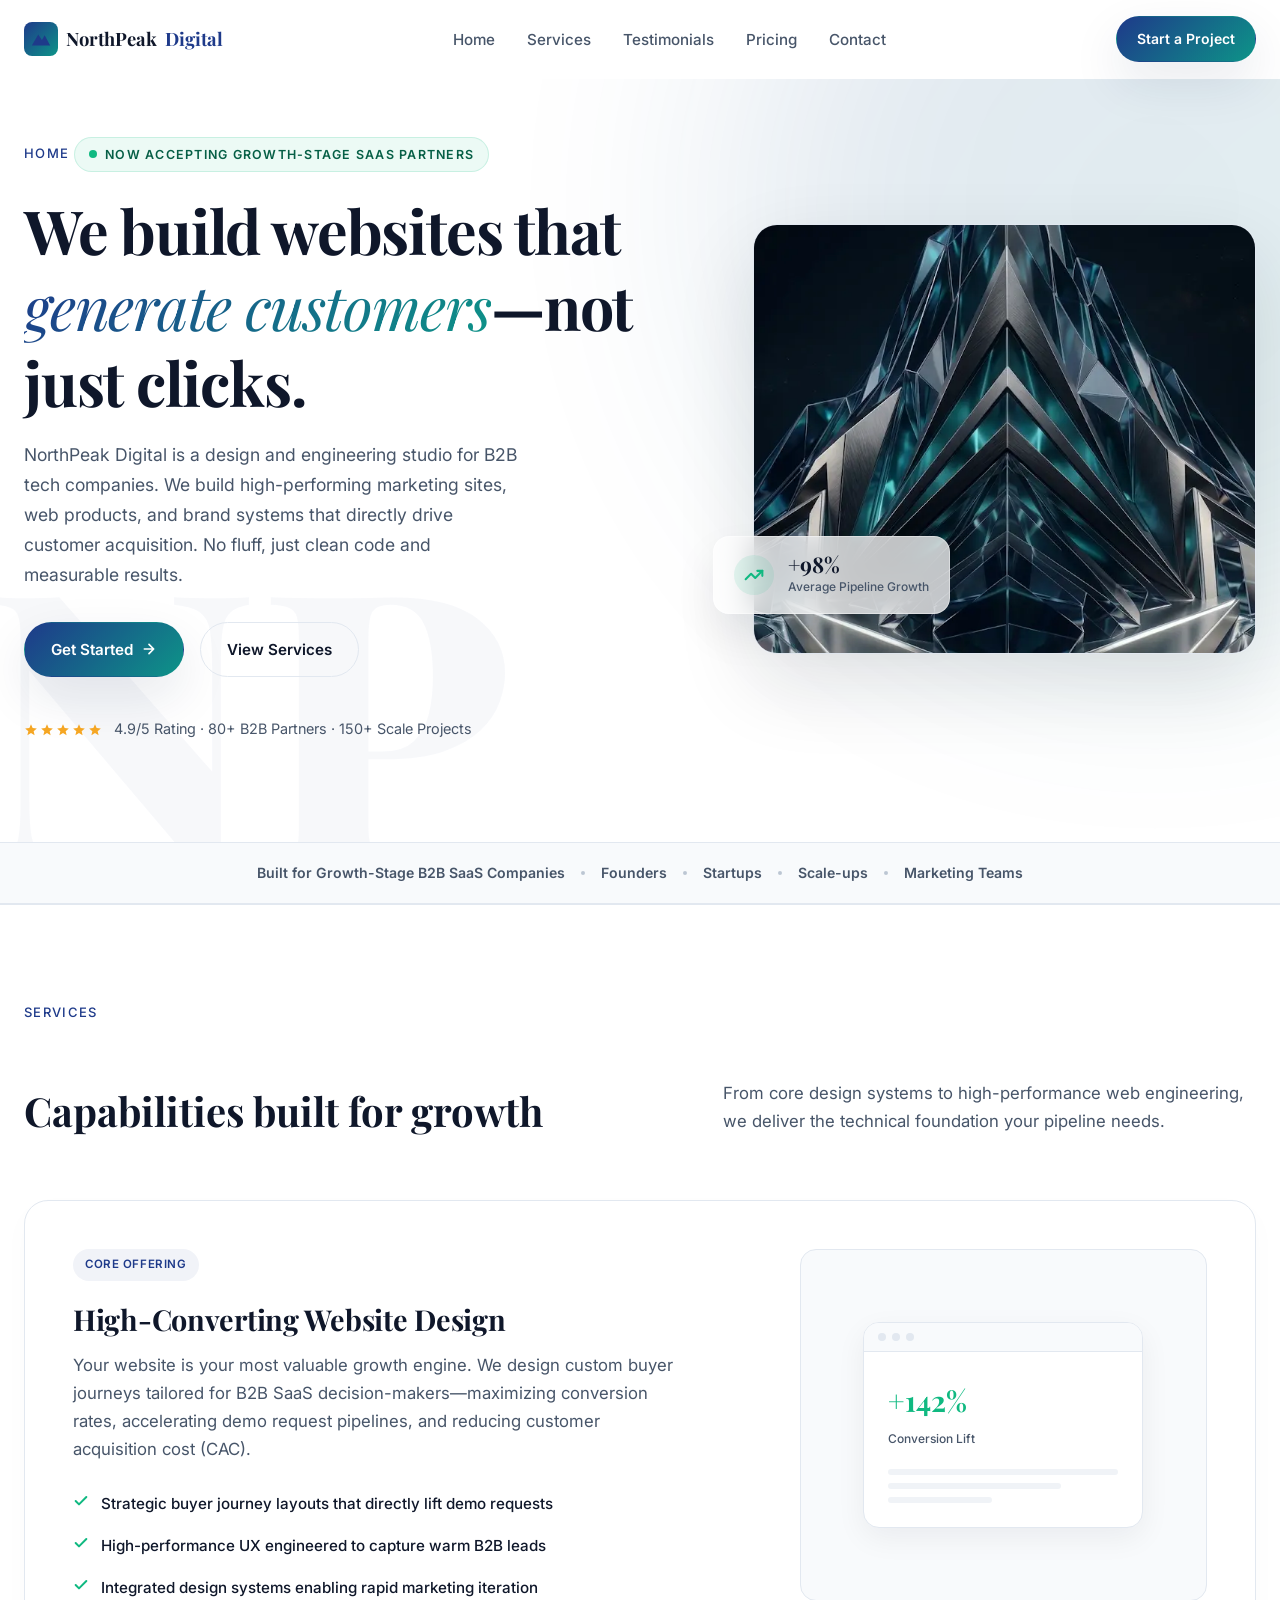
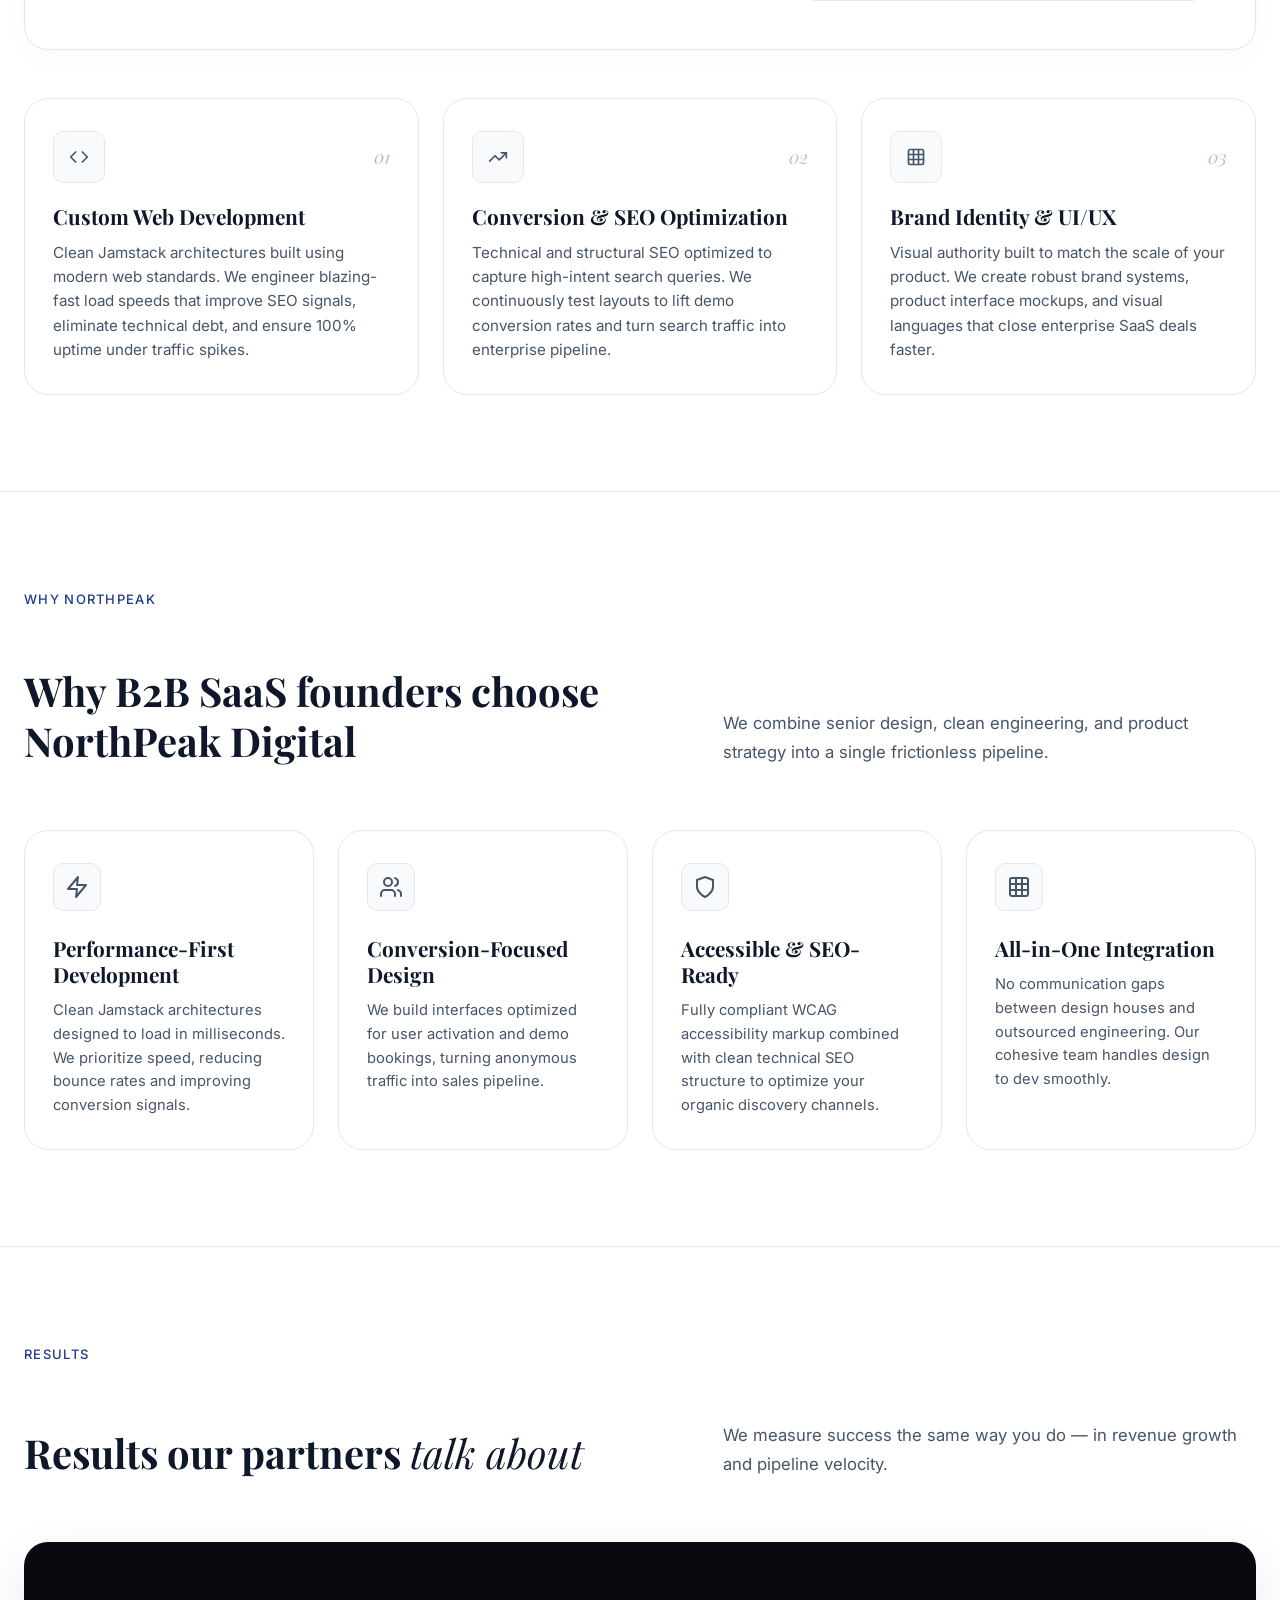
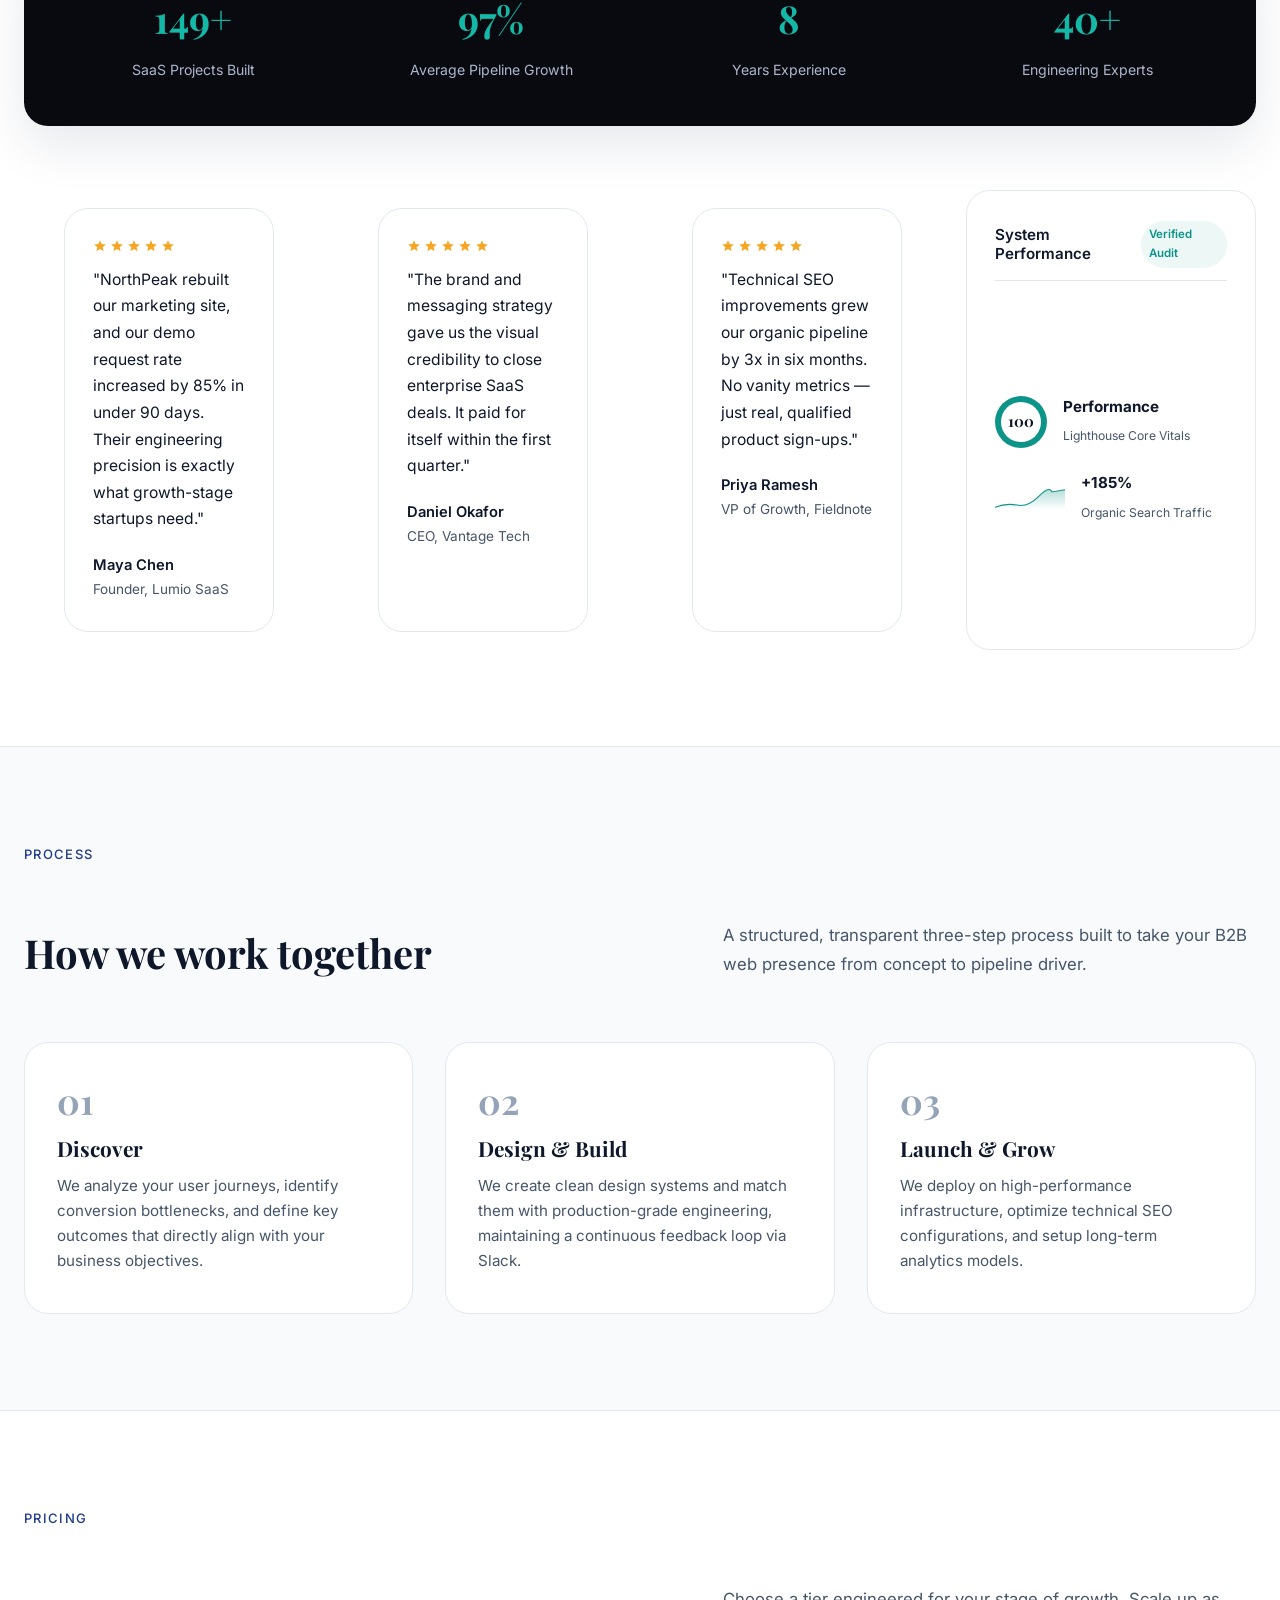
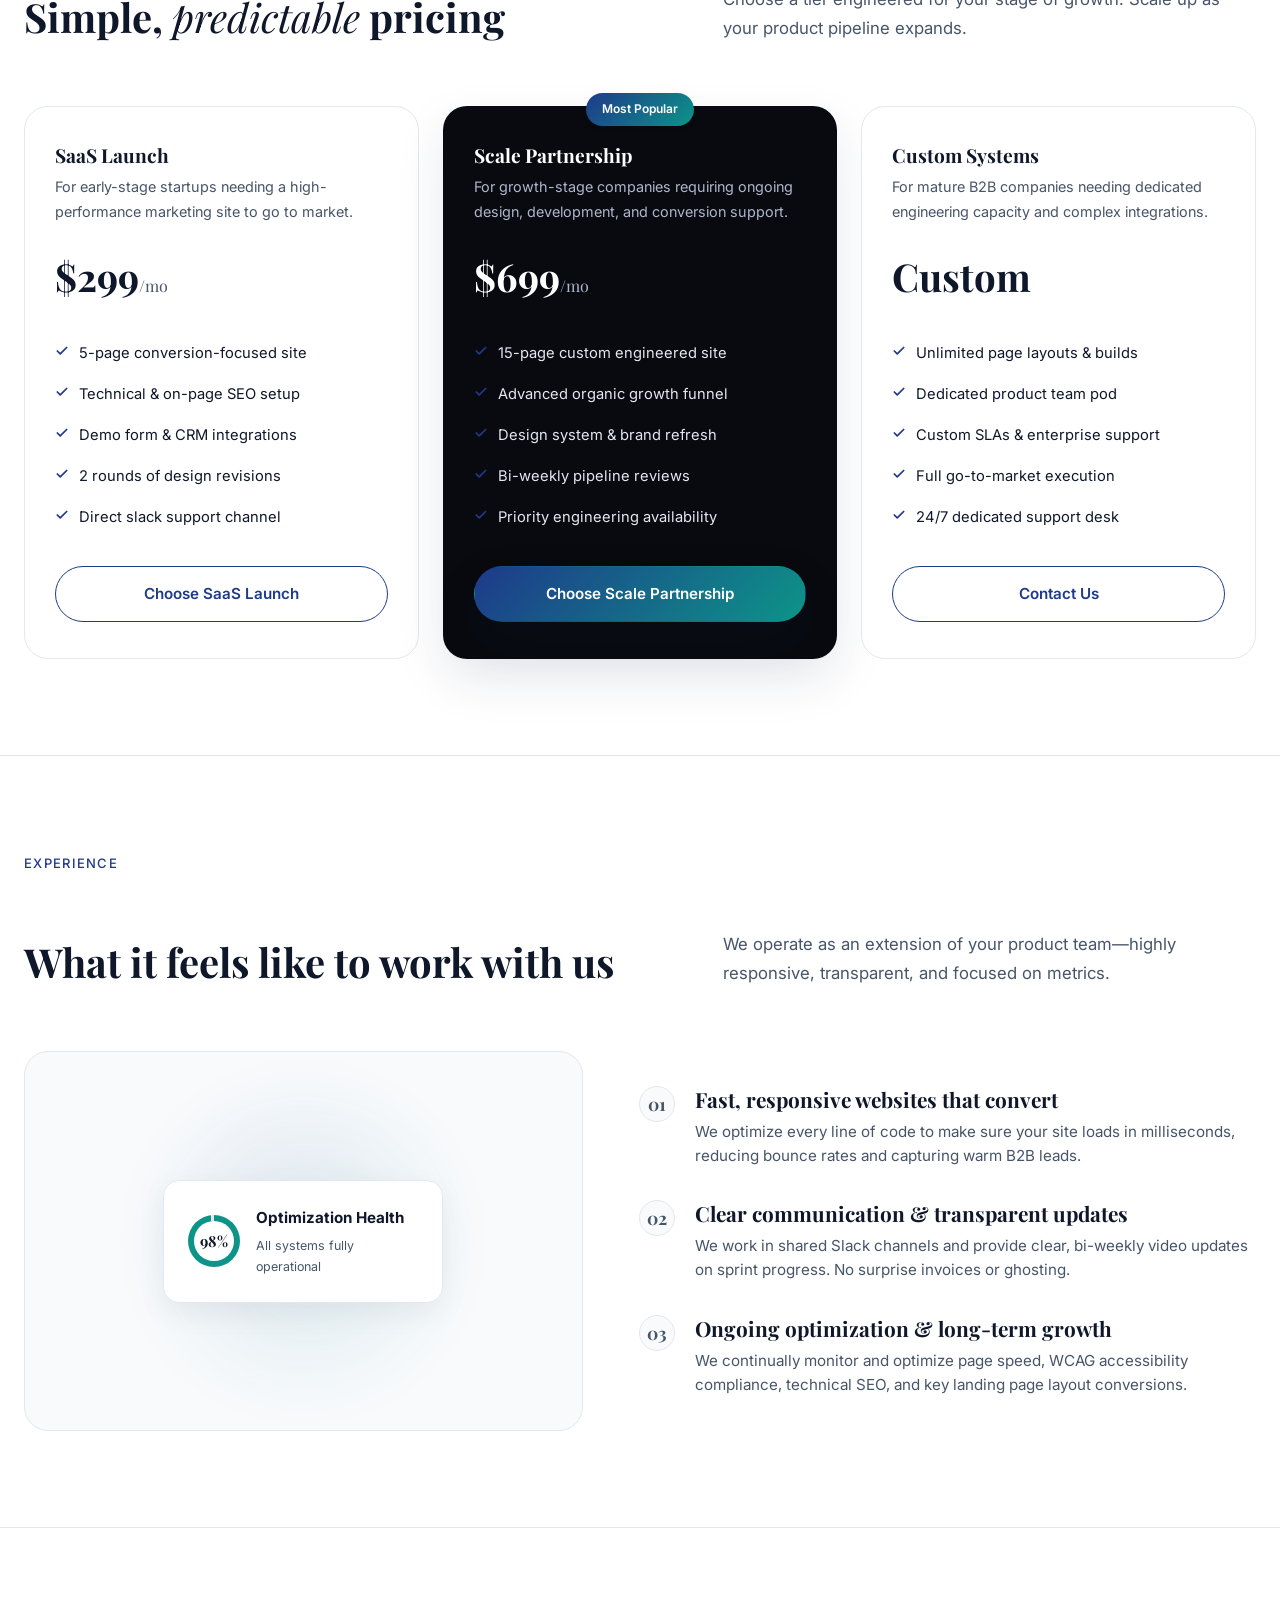
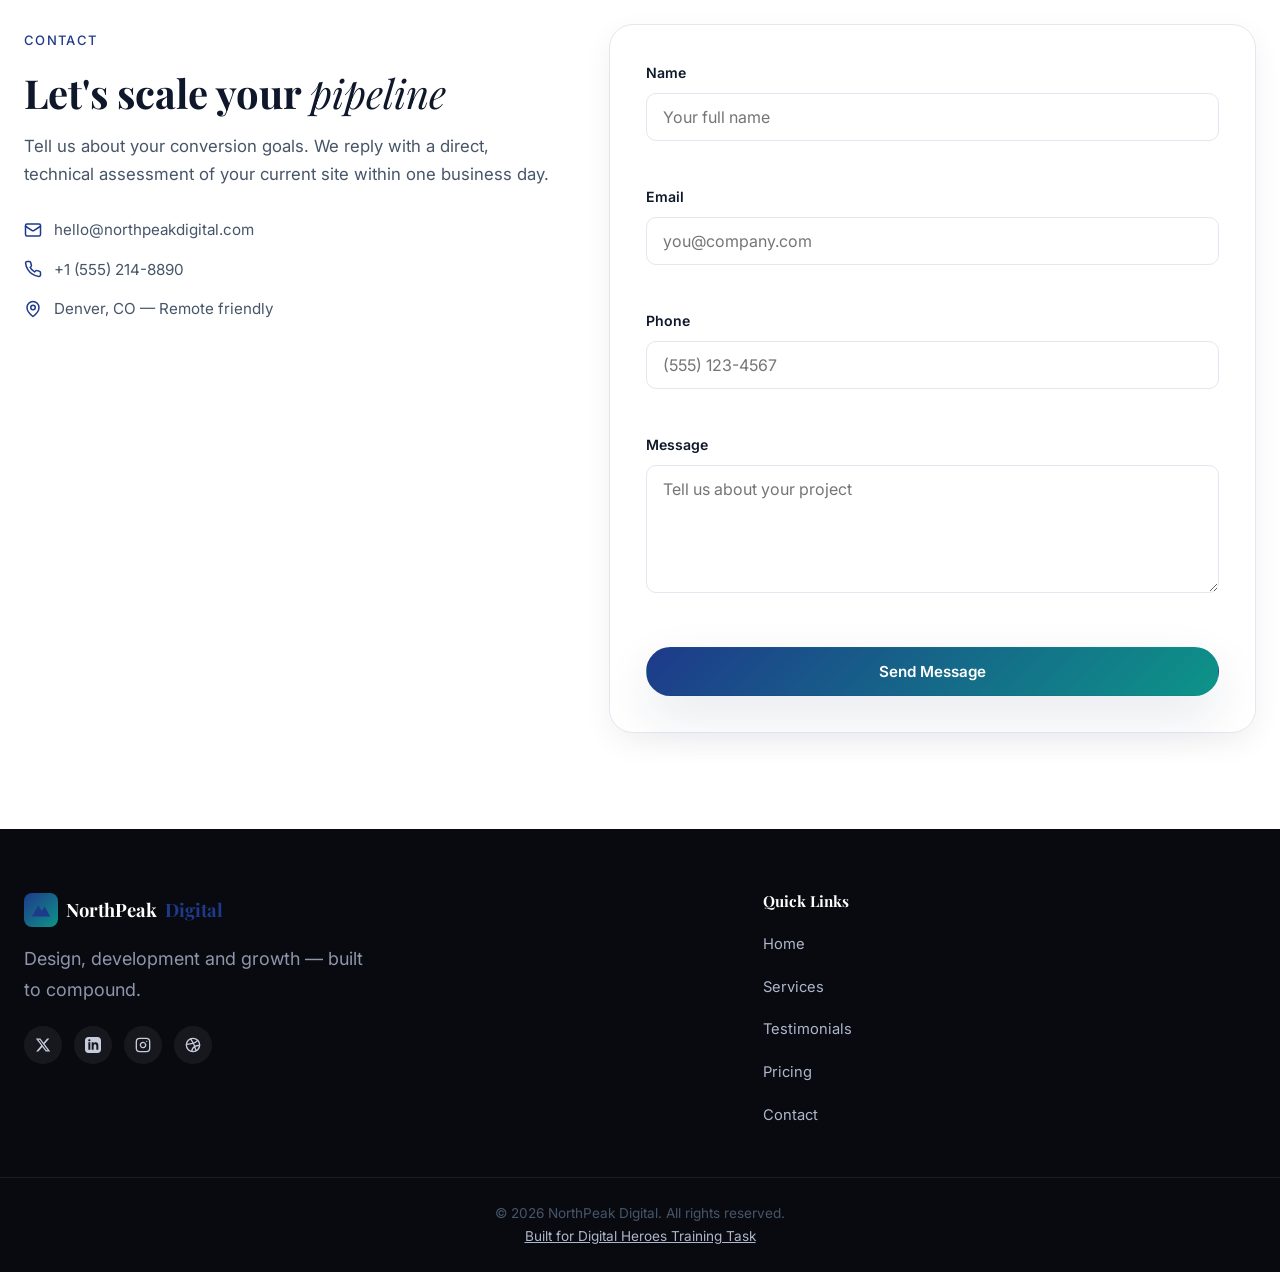
==== commit 4cbe5ffb: "Update hero headline and styling" ====
--- a/index.html
+++ b/index.html
@@ -58,7 +58,7 @@
           <span class="status-dot"></span>
           Now accepting growth-stage SaaS partners
         </div>
-        <h1 class="hero__title">Your website should <span class="text-gradient"><em>generate customers</em></span>—not just clicks.</h1>
+        <h1 class="hero__title">We build websites that <span class='accent'>generate customers</span>—not just clicks.</h1>
         <p class="hero__desc">NorthPeak Digital is a design and engineering studio for B2B tech companies. We build high-performing marketing sites, web products, and brand systems that directly drive customer acquisition. No fluff, just clean code and measurable results.</p>
         <div class="hero__actions">
           <a href="#contact" class="btn btn--primary">Get Started <svg xmlns="http://www.w3.org/2000/svg" viewBox="0 0 24 24" fill="none" stroke="currentColor" stroke-width="2.5" stroke-linecap="round" stroke-linejoin="round" class="svg-icon svg-arrow-right" aria-hidden="true" width="16" height="16"><path d="M5 12h14M12 5l7 7-7 7"/></svg></a>
--- a/style.min.css
+++ b/style.min.css
@@ -1 +1 @@
-:root{--navy-950:#080A0F;--navy-800:#11141B;--ink:#0F172A;--slate:#475569;--slate-light:#94A3B8;--blue:#1E3A8A;--purple:#0D9488;--growth:#0D9488;--growth-light:#14B8A6;--surface:#FFFFFF;--surface-alt:#F8FAFC;--white:#FFFFFF;--border:#E2E8F0;--success:#10B981;--error:#EF4444;--gradient:linear-gradient(135deg,var(--blue),var(--growth));--font-display:'Playfair Display','Inter',serif;--font-body:'Inter',sans-serif;--radius-sm:10px;--radius-md:16px;--radius-lg:24px;--shadow-sm:0 2px 10px rgba(15,23,42,0.04);--shadow-md:0 10px 30px rgba(15,23,42,0.06);--shadow-lg:0 20px 50px rgba(15,37,80,0.1);--container-w:1280px}*,*::before,*::after{box-sizing:border-box}html{scroll-behavior:smooth;scroll-padding-top:84px}@media (prefers-reduced-motion:reduce){html{scroll-behavior:auto}*,*::before,*::after{animation-duration:0.001ms !important;animation-iteration-count:1 !important;transition-duration:0.001ms !important}}body{margin:0;font-family:var(--font-body);color:var(--ink);background:var(--white);font-size:16px;line-height:1.7;-webkit-font-smoothing:antialiased}@media (min-width:901px){body{font-size:18px}}h1,h2,h3,h4{font-family:var(--font-display);line-height:1.25;margin:0;color:var(--ink);font-weight:700}h1 em,h2 em,h3 em{font-style:italic;font-weight:400;font-family:var(--font-display)}p{margin:0;line-height:1.7;color:var(--slate)}ul{margin:0;padding:0;list-style:none}a{color:inherit;text-decoration:none}img,svg{display:block;max-width:100%}button{font-family:inherit;cursor:pointer}input,textarea{font-family:inherit;font-size:1rem}.container{max-width:var(--container-w);margin:0 auto;padding:0 24px}.section{padding:96px 0;border-top:1px solid var(--border)}.skip-link{position:absolute;left:-999px;top:0;background:var(--ink);color:var(--white);padding:10px 16px;border-radius:0 0 8px 0;z-index:1000}.skip-link:focus{left:0}a:focus-visible,button:focus-visible,input:focus-visible,textarea:focus-visible{outline:2px solid var(--blue);outline-offset:3px;border-radius:6px}.btn{display:inline-flex;align-items:center;justify-content:center;gap:8px;padding:14px 26px;border-radius:999px;font-weight:600;font-size:0.95rem;border:1px solid transparent;transition:transform 0.25s ease,box-shadow 0.25s ease,background 0.25s ease,color 0.25s ease;white-space:nowrap}.btn--primary{background:var(--gradient);color:var(--white);box-shadow:var(--shadow-lg)}.btn--primary:hover{transform:translateY(-3px);box-shadow:0 24px 40px rgba(79,107,255,0.28)}.btn--ghost{background:transparent;color:var(--ink);border-color:var(--border)}.btn--ghost:hover{border-color:var(--blue);color:var(--blue);transform:translateY(-3px)}.btn--outline{background:transparent;color:var(--blue);border-color:var(--blue);width:100%}.btn--outline:hover{background:var(--blue);color:var(--white);transform:translateY(-3px)}.btn--full{width:100%}.btn--sm{padding:10px 20px;font-size:0.875rem}.navbar{position:sticky;top:0;z-index:500;background:rgba(255,255,255,0.85);backdrop-filter:blur(12px);border-bottom:1px solid transparent;transition:box-shadow 0.3s ease,border-color 0.3s ease}.navbar.is-scrolled{box-shadow:0 4px 24px rgba(21,27,46,0.08);border-bottom-color:var(--border)}.navbar__inner{display:flex;align-items:center;justify-content:space-between;gap:24px;padding-top:16px;padding-bottom:16px}.navbar__brand{display:inline-flex;align-items:center;gap:8px;font-family:var(--font-display);font-weight:700;font-size:1.15rem;color:var(--ink)}.navbar__brand span{color:var(--blue)}.navbar__mark{display:inline-flex;color:var(--white);background:var(--gradient);border-radius:8px;padding:6px}.navbar__nav ul{display:flex;gap:32px}.navbar__nav a{font-weight:500;font-size:0.95rem;color:var(--slate);position:relative;padding:4px 0;transition:color 0.2s ease}.navbar__nav a::after{content:'';position:absolute;left:0;bottom:-2px;width:0;height:2px;background:var(--gradient);transition:width 0.25s ease;border-radius:2px}.navbar__nav a:hover{color:var(--ink)}.navbar__nav a:hover::after{width:100%}.navbar__toggle{display:none;flex-direction:column;justify-content:center;gap:5px;width:40px;height:40px;background:none;border:none;padding:8px}.navbar__toggle span{display:block;height:2px;width:100%;background:var(--ink);border-radius:2px;transition:transform 0.25s ease,opacity 0.25s ease}.navbar__toggle[aria-expanded="true"] span:nth-child(1){transform:translateY(7px) rotate(45deg)}.navbar__toggle[aria-expanded="true"] span:nth-child(2){opacity:0}.navbar__toggle[aria-expanded="true"] span:nth-child(3){transform:translateY(-7px) rotate(-45deg)}.hero{position:relative;overflow:hidden;padding:58px 0 100px;background:var(--surface)}.hero::before{content:"NP";position:absolute;bottom:-60px;left:-20px;font-family:var(--font-display);font-size:24rem;font-weight:800;color:var(--blue);opacity:0.03;pointer-events:none;line-height:1;z-index:0}.hero__glow{position:absolute;top:-300px;right:-300px;width:850px;height:850px;background:var(--gradient);opacity:0.12;border-radius:50%;filter:blur(120px);pointer-events:none}.hero__inner{display:grid;grid-template-columns:1.15fr 0.85fr;align-items:center;gap:48px;position:relative}.hero__badge-card{position:absolute;bottom:40px;left:-40px;background:rgba(255,255,255,0.75);backdrop-filter:blur(16px);-webkit-backdrop-filter:blur(16px);border:1px solid rgba(255,255,255,0.4);box-shadow:0 20px 40px rgba(15,23,42,0.08);border-radius:var(--radius-md);padding:16px 20px;display:flex;align-items:center;gap:14px;z-index:10;animation:floatBadge 6s infinite ease-in-out}@keyframes floatBadge{0%,100%{transform:translateY(0)}50%{transform:translateY(-8px)}}.hero__badge-icon{width:40px;height:40px;border-radius:50%;background:rgba(16,185,129,0.1);color:var(--success);display:flex;align-items:center;justify-content:center}.hero__badge-details{display:flex;flex-direction:column}.hero__badge-details strong{font-family:var(--font-display);font-size:1.35rem;font-weight:700;color:var(--ink);line-height:1.1}.hero__badge-details span{font-size:0.75rem;color:var(--slate);font-weight:500}.eyebrow{display:inline-block;font-size:0.8125rem;font-weight:500;letter-spacing:0.1em;text-transform:uppercase;color:var(--blue);margin-bottom:16px}.hero__title{font-size:clamp(2.3rem,4.8vw,3.8rem);font-weight:700;letter-spacing:-0.02em;margin-bottom:20px;max-width:720px}.text-gradient{background:var(--gradient);-webkit-background-clip:text;background-clip:text;color:transparent}.hero__desc{font-size:1.1rem;color:var(--slate);max-width:46ch;margin-bottom:32px}.hero__actions{display:flex;flex-wrap:wrap;gap:16px;margin-bottom:40px}.hero__trust{display:flex;align-items:center;gap:12px;font-size:0.9rem;color:var(--slate)}.hero__trust-stars{color:#F5A623;display:flex;gap:2px}.hero__art{position:relative}.hero__image{width:100%;height:430px;object-fit:cover;border-radius:var(--radius-lg);box-shadow:0 30px 80px rgba(15,23,42,0.12);border:1px solid var(--border);transition:transform 0.35s ease,box-shadow 0.35s ease}.hero__image:hover{transform:scale(1.02)}.section__head{max-width:640px;margin:0 auto 56px;text-align:center}.section__head--left{margin:0 0 32px;text-align:left}.section__head h2{font-size:clamp(1.8rem,3.2vw,2.5rem);margin-bottom:14px}.section__desc{color:var(--slate);font-size:1.05rem}.services{background:var(--white)}.services__grid{display:grid;grid-template-columns:repeat(3,1fr);gap:24px}.service-card{background:var(--surface);border:1px solid var(--border);border-radius:var(--radius-lg);padding:32px 28px;transition:transform 0.3s ease,box-shadow 0.3s ease,border-color 0.3s ease,background 0.3s ease}.service-card:hover{transform:translateY(-8px);box-shadow:var(--shadow-md);border-color:transparent;background:var(--white)}.service-card__header{display:flex;justify-content:space-between;align-items:center;margin-bottom:20px}.service-card__icon{width:52px;height:52px;border-radius:var(--radius-sm);display:inline-flex;align-items:center;justify-content:center;background:var(--surface-alt);color:var(--slate);border:1px solid var(--border);font-size:1.2rem;transition:transform 0.3s ease,border-color 0.3s ease,color 0.3s ease}.service-card:hover .service-card__icon{transform:scale(1.08) rotate(-4deg);border-color:rgba(30,58,138,0.15);color:var(--blue)}.service-card__number{font-family:var(--font-display);font-size:1.15rem;font-style:italic;font-weight:400;color:var(--slate-light);opacity:0.7}.service-card h3{font-size:1.3rem;font-weight:700;margin-bottom:12px}.service-card p{color:var(--slate);font-size:0.95rem;line-height:1.6}.results{background:var(--surface)}.stats{display:grid;grid-template-columns:repeat(4,1fr);gap:24px;background:var(--navy-950);border-radius:var(--radius-lg);padding:44px 32px;margin-bottom:64px;box-shadow:var(--shadow-lg)}.stats__item{text-align:center}.stats__num{display:block;font-family:var(--font-display);font-size:clamp(1.8rem,3.2vw,2.4rem);font-weight:700;color:var(--growth-light)}.stats__label{color:#AEB6CC;font-size:0.88rem;margin-top:6px;display:block}.testimonials__grid{display:grid;grid-template-columns:repeat(auto-fit,minmax(265px,1fr));gap:24px}.testimonial-card{background:var(--white);border:1px solid var(--border);border-radius:var(--radius-lg);padding:30px 28px;transition:transform 0.3s ease,box-shadow 0.3s ease}.testimonial-card:hover{transform:translateY(-6px);box-shadow:var(--shadow-md)}.testimonial-card__stars{color:#F5A623;font-size:0.85rem;margin-bottom:14px;display:flex;gap:3px}.testimonial-card blockquote{margin:0 0 20px;font-size:0.98rem;color:var(--ink)}.testimonial-card figcaption{display:flex;flex-direction:column}.testimonial-card__name{font-weight:600;font-size:0.92rem}.testimonial-card__company{color:var(--slate);font-size:0.85rem}.pricing{background:var(--white)}.pricing__grid{display:grid;grid-template-columns:repeat(3,1fr);gap:24px;align-items:stretch}.pricing-card{position:relative;display:flex;flex-direction:column;background:var(--surface);border:1px solid var(--border);border-radius:var(--radius-lg);padding:36px 30px;transition:transform 0.3s ease,box-shadow 0.3s ease}.pricing-card:hover{transform:translateY(-8px);box-shadow:var(--shadow-md)}.pricing-card h3{font-size:1.2rem;margin-bottom:8px}.pricing-card__desc{color:var(--slate);font-size:0.9rem;margin-bottom:20px;min-height:44px}.pricing-card__price{font-family:var(--font-display);font-size:1rem;color:var(--slate);margin-bottom:24px}.pricing-card__price span{font-size:2.4rem;font-weight:700;color:var(--ink)}.pricing-card__features{margin-bottom:28px;flex-grow:1}.pricing-card__features li{display:flex;align-items:flex-start;gap:10px;padding:8px 0;font-size:0.92rem;color:var(--ink)}.pricing-card__features svg{color:var(--blue);margin-top:3px;flex-shrink:0}.pricing-card--featured{background:var(--navy-950);border-color:transparent;transform:scale(1.04);box-shadow:var(--shadow-lg)}.pricing-card--featured:hover{transform:scale(1.04) translateY(-8px)}.pricing-card--featured h3,.pricing-card--featured .pricing-card__price span{color:var(--white)}.pricing-card--featured .pricing-card__desc{color:#AEB6CC}.pricing-card--featured .pricing-card__features li{color:#E4E7F0}.pricing-card--featured .pricing-card__price{color:#AEB6CC}.pricing-card__badge{position:absolute;top:-14px;left:50%;transform:translateX(-50%);background:var(--gradient);color:var(--white);font-size:0.75rem;font-weight:600;padding:6px 16px;border-radius:999px;box-shadow:var(--shadow-sm)}.contact{background:var(--surface)}.contact__inner{display:grid;grid-template-columns:0.9fr 1.1fr;gap:56px;align-items:start}.contact__info{margin-top:28px;display:flex;flex-direction:column;gap:14px}.contact__info li{display:flex;align-items:center;gap:12px;color:var(--slate);font-size:0.95rem}.contact__info svg{color:var(--blue);width:18px;height:18px;flex-shrink:0}.contact-form{background:var(--white);border:1px solid var(--border);border-radius:var(--radius-lg);padding:36px;box-shadow:var(--shadow-md)}.form-group{margin-bottom:20px}.form-group label{display:block;font-size:0.88rem;font-weight:600;margin-bottom:8px;color:var(--ink)}.form-group input,.form-group textarea{width:100%;padding:13px 16px;border-radius:var(--radius-sm);border:1px solid var(--border);background:var(--surface);color:var(--ink);transition:border-color 0.2s ease,box-shadow 0.2s ease;resize:vertical}.form-group input:focus,.form-group textarea:focus{outline:none;border-color:var(--blue);box-shadow:0 0 0 4px rgba(79,107,255,0.12)}.form-group input.is-invalid,.form-group textarea.is-invalid{border-color:var(--error)}.form-error{display:block;min-height:18px;color:var(--error);font-size:0.82rem;margin-top:6px}.form-success{display:none;margin-top:18px;padding:14px 16px;background:rgba(31,169,125,0.1);color:var(--success);border-radius:var(--radius-sm);font-size:0.9rem;font-weight:600}.form-success.is-visible{display:block}.footer{background:var(--navy-950);color:#C7CCDD;padding:64px 0 0}.footer__inner{display:grid;grid-template-columns:1.4fr 1fr;gap:48px;padding-bottom:48px;border-bottom:1px solid rgba(255,255,255,0.08)}.footer .navbar__brand{color:var(--white)}.footer__brand p{margin:14px 0 20px;color:#8E96AC;max-width:32ch}.footer__social{display:flex;gap:12px}.footer__social a{width:38px;height:38px;display:inline-flex;align-items:center;justify-content:center;border-radius:50%;background:rgba(255,255,255,0.06);transition:background 0.25s ease,transform 0.25s ease}.footer__social a:hover{background:var(--gradient);transform:translateY(-3px)}.footer__links-title{color:var(--white);font-size:0.95rem;margin-bottom:18px;font-family:var(--font-display);font-weight:700;line-height:1.15;margin-top:0}.footer__links ul{display:flex;flex-direction:column;gap:12px}.footer__links a{color:#AEB6CC;font-size:0.92rem;transition:color 0.2s ease}.footer__links a:hover{color:var(--white)}.footer__bottom{text-align:center;padding:24px 0;font-size:0.85rem;color:#7A8299}.footer__bottom a{color:#AEB6CC;text-decoration:underline;transition:color 0.2s ease}.footer__bottom a:hover{color:var(--white)}.reveal{opacity:0;transform:translateY(24px);transition:opacity 0.7s ease,transform 0.7s ease}.reveal.is-visible{opacity:1;transform:translateY(0)}@media (max-width:900px){.hero__inner{grid-template-columns:1fr}.hero__art{order:-1;max-width:380px;margin:0 auto;position:relative}.hero__badge-card{left:-20px;bottom:20px}.services__grid{grid-template-columns:repeat(2,1fr)}.testimonials__grid{grid-template-columns:1fr}.pricing__grid{grid-template-columns:1fr;max-width:460px;margin:0 auto}.pricing-card--featured{transform:none}.pricing-card--featured:hover{transform:translateY(-8px)}.contact__inner{grid-template-columns:1fr}.stats{grid-template-columns:repeat(2,1fr);row-gap:32px}}@media (max-width:640px){.section{padding:64px 0}.navbar__nav{position:fixed;top:68px;left:0;right:0;background:var(--white);border-bottom:1px solid var(--border);box-shadow:var(--shadow-md);max-height:0;overflow:hidden;transition:max-height 0.3s ease}.navbar__nav.is-open{max-height:320px}.navbar__nav ul{flex-direction:column;gap:0;padding:8px 24px 16px}.navbar__nav a{display:block;padding:12px 0;border-bottom:1px solid var(--border)}.navbar__cta{display:none}.navbar__toggle{display:flex}.hero{padding:48px 0 64px}.hero__actions{flex-direction:column}.hero__actions .btn{width:100%}.hero__badge-card{position:relative;left:auto;bottom:auto;margin:24px auto 0;width:fit-content}.services__grid{grid-template-columns:1fr}.stats{grid-template-columns:repeat(2,1fr);padding:32px 20px}.contact-form{padding:24px}.footer__inner{grid-template-columns:1fr}}.eyebrow--status{display:inline-flex;align-items:center;gap:8px;background:rgba(16,185,129,0.08);color:#065F46;border:1px solid rgba(16,185,129,0.16);padding:6px 14px;border-radius:99px;font-size:0.78rem;font-weight:600;margin-bottom:20px}.status-dot{display:inline-block;width:8px;height:8px;background:var(--success);border-radius:50%;animation:statusPulse 2s infinite ease-in-out}@keyframes statusPulse{0%,100%{transform:scale(1);opacity:1}50%{transform:scale(1.3);opacity:0.6}}.metric-widget{display:flex;flex-direction:column;justify-content:space-between}.metric-widget__header{display:flex;justify-content:space-between;align-items:center;margin-bottom:20px;border-bottom:1px solid var(--border);padding-bottom:12px}.metric-widget__header h3{font-family:var(--font-body);font-size:0.95rem;font-weight:600;color:var(--ink);margin:0}.metric-widget__badge{background:rgba(13,148,136,0.08);color:var(--growth);font-size:0.72rem;font-weight:600;padding:4px 8px;border-radius:99px}.metric-widget__body{display:flex;flex-direction:column;gap:20px;flex-grow:1;justify-content:center}.gauge-container,.chart-container{display:flex;align-items:center;gap:16px}.circular-gauge{position:relative;width:52px;height:52px;border-radius:50%;background:conic-gradient(var(--purple) calc(var(--percent) * 1%),var(--border) 0);display:flex;align-items:center;justify-content:center;transition:transform 0.3s ease}.circular-gauge::before{content:"";position:absolute;width:40px;height:40px;border-radius:50%;background:var(--white)}.circular-gauge__value{position:relative;font-family:var(--font-display);font-size:0.95rem;font-weight:700;color:var(--ink)}.gauge-label strong,.chart-label strong{display:block;font-size:0.95rem;color:var(--ink)}.gauge-label span,.chart-label span{font-size:0.76rem;color:var(--slate)}.mini-chart{width:70px;height:35px;display:block}.service-card{position:relative;overflow:hidden}.service-card::after{content:"";position:absolute;top:0;left:0;right:0;bottom:0;border:1.5px solid transparent;border-radius:var(--radius-lg);pointer-events:none;transition:border-color 0.3s ease,box-shadow 0.3s ease}.service-card:hover::after{border-color:rgba(15,118,110,0.25);box-shadow:inset 0 0 12px rgba(15,118,110,0.05)}@media (min-width:901px){.section__head:not(.section__head--left){display:grid;grid-template-columns:1.1fr 0.9fr;text-align:left;align-items:end;gap:48px;max-width:none;margin-bottom:64px}.section__head:not(.section__head--left) h2{margin-bottom:0}.section__head:not(.section__head--left) .eyebrow{grid-column:1 / -1;margin-bottom:8px}.section__head:not(.section__head--left) .section__desc{margin-top:0}}.qualifying-strip{background:var(--surface-alt);border-top:1px solid var(--border);border-bottom:1px solid var(--border);padding:18px 0}.qualifying-strip__inner{display:flex;flex-wrap:wrap;align-items:center;justify-content:center;gap:16px;font-size:0.88rem;font-weight:600;color:var(--slate);text-align:center}.qualifying-strip__dot{width:4px;height:4px;background-color:var(--slate-light);opacity:0.6;border-radius:50%}.why-us{background:var(--surface)}.why-us__grid{display:grid;grid-template-columns:repeat(4,1fr);gap:24px}.why-card{background:var(--white);border:1px solid var(--border);border-radius:var(--radius-lg);padding:32px 28px;transition:transform 0.3s ease,box-shadow 0.3s ease}.why-card:hover{transform:translateY(-6px);box-shadow:var(--shadow-md)}.why-card__icon{width:48px;height:48px;border-radius:var(--radius-sm);display:inline-flex;align-items:center;justify-content:center;background:var(--surface-alt);color:var(--slate);border:1px solid var(--border);margin-bottom:24px;font-size:1.25rem}.why-card h3{font-size:1.3rem;font-weight:700;margin-bottom:12px}.why-card p{color:var(--slate);font-size:0.92rem;line-height:1.6}@media (max-width:900px){.why-us__grid{grid-template-columns:repeat(2,1fr)}}@media (max-width:640px){.why-us__grid{grid-template-columns:1fr}}.process{background:var(--surface-alt)}.process__grid{display:grid;grid-template-columns:repeat(3,1fr);gap:32px}.process-step{position:relative;background:var(--white);border:1px solid var(--border);border-radius:var(--radius-lg);padding:40px 32px}.process-step__number{font-family:var(--font-display);font-size:2.2rem;font-weight:700;color:var(--slate-light);margin-bottom:16px;line-height:1}.process-step h3{font-size:1.3rem;font-weight:700;margin-bottom:12px}.process-step p{color:var(--slate);font-size:0.95rem;line-height:1.65}@media (max-width:900px){.process__grid{grid-template-columns:1fr;gap:24px}}.experience{background:var(--white)}.experience__inner{display:grid;grid-template-columns:0.95fr 1.05fr;gap:56px;align-items:center}.experience-visual{background:var(--surface-alt);border:1px solid var(--border);border-radius:var(--radius-lg);height:380px;display:flex;align-items:center;justify-content:center;position:relative;overflow:hidden}.experience-visual::before{content:"";position:absolute;width:250px;height:250px;background:var(--gradient);opacity:0.08;border-radius:50%;filter:blur(40px)}.experience-card-mockup{background:var(--white);border:1px solid var(--border);border-radius:var(--radius-md);padding:24px;box-shadow:var(--shadow-md);display:flex;align-items:center;gap:16px;z-index:1;width:280px}.experience-card-mockup .circular-gauge{flex-shrink:0}.experience-card-mockup__text{display:flex;flex-direction:column;gap:4px}.experience-card-mockup__text strong{font-size:0.95rem;color:var(--ink)}.experience-card-mockup__text span{font-size:0.78rem;color:var(--slate)}.experience-points{display:flex;flex-direction:column;gap:32px}.experience-point{display:flex;gap:20px;align-items:start}.experience-point__number{font-family:var(--font-display);font-size:1.1rem;font-weight:700;color:var(--slate);background:var(--surface-alt);border:1px solid var(--border);width:36px;height:36px;border-radius:50%;display:flex;align-items:center;justify-content:center;flex-shrink:0}.experience-point__text h3{font-size:1.3rem;font-weight:700;margin-bottom:8px}.experience-point__text p{color:var(--slate);font-size:0.95rem;line-height:1.6}@media (max-width:900px){.experience__inner{grid-template-columns:1fr;gap:40px}.experience-visual{height:280px}}.services__featured{display:grid;grid-template-columns:1.25fr 0.75fr;gap:48px;background:var(--white);border:1px solid var(--border);border-radius:var(--radius-lg);padding:48px;margin-bottom:48px;align-items:center;box-shadow:0 10px 30px rgba(15,23,42,0.02)}.service-featured__info{display:flex;flex-direction:column}.service-featured__badge{display:inline-block;background:rgba(30,58,138,0.06);color:var(--blue);font-size:0.72rem;font-weight:600;text-transform:uppercase;letter-spacing:0.05em;padding:6px 12px;border-radius:99px;width:fit-content;margin-bottom:20px}.service-featured__info h3{font-size:1.8rem;font-weight:700;margin-bottom:16px;letter-spacing:-0.01em}.service-featured__desc{font-size:1.05rem;color:var(--slate);line-height:1.65;margin-bottom:28px;max-width:55ch}.service-featured__benefits{display:flex;flex-direction:column;gap:16px}.service-featured__benefits li{display:flex;align-items:flex-start;gap:12px;font-size:0.95rem;color:var(--ink);font-weight:500}.service-featured__benefits li .svg-icon{color:var(--success);flex-shrink:0;margin-top:2px}.service-featured__visual{background:var(--surface-alt);border:1px solid var(--border);border-radius:var(--radius-md);padding:32px;display:flex;align-items:center;justify-content:center;height:100%;min-height:280px}.service-mockup-window{background:var(--white);border:1px solid var(--border);border-radius:var(--radius-md);box-shadow:var(--shadow-md);width:100%;max-width:280px;overflow:hidden}.service-mockup-header{background:var(--surface-alt);border-bottom:1px solid var(--border);padding:10px 14px;display:flex;gap:6px}.service-mockup-header .dot{width:8px;height:8px;border-radius:50%;background:var(--border)}.service-mockup-body{padding:24px;display:flex;flex-direction:column;gap:20px}.service-mockup-stat{display:flex;flex-direction:column;gap:4px}.service-mockup-stat strong{font-family:var(--font-display);font-size:1.8rem;font-weight:700;color:var(--success)}.service-mockup-stat span{font-size:0.75rem;color:var(--slate);font-weight:500}.service-mockup-lines{display:flex;flex-direction:column;gap:8px}.service-mockup-lines .line{height:6px;background:var(--border);border-radius:4px;opacity:0.5}.service-mockup-lines .line--long{width:100%}.service-mockup-lines .line--medium{width:75%}.service-mockup-lines .line--short{width:45%}.services__secondary-grid{display:grid;grid-template-columns:repeat(3,1fr);gap:24px}@media (max-width:900px){.services__featured{grid-template-columns:1fr;gap:36px;padding:32px}.services__secondary-grid{grid-template-columns:1fr}}+:root{--navy-950:#080A0F;--navy-800:#11141B;--ink:#0F172A;--slate:#475569;--slate-light:#94A3B8;--blue:#1E3A8A;--purple:#0D9488;--growth:#0D9488;--growth-light:#14B8A6;--surface:#FFFFFF;--surface-alt:#F8FAFC;--white:#FFFFFF;--border:#E2E8F0;--success:#10B981;--error:#EF4444;--gradient:linear-gradient(135deg,var(--blue),var(--growth));--font-display:'Playfair Display','Inter',serif;--font-body:'Inter',sans-serif;--radius-sm:10px;--radius-md:16px;--radius-lg:24px;--shadow-sm:0 2px 10px rgba(15,23,42,0.04);--shadow-md:0 10px 30px rgba(15,23,42,0.06);--shadow-lg:0 20px 50px rgba(15,37,80,0.1);--container-w:1280px}*,*::before,*::after{box-sizing:border-box}html{scroll-behavior:smooth;scroll-padding-top:84px}@media (prefers-reduced-motion:reduce){html{scroll-behavior:auto}*,*::before,*::after{animation-duration:0.001ms !important;animation-iteration-count:1 !important;transition-duration:0.001ms !important}}body{margin:0;font-family:var(--font-body);color:var(--ink);background:var(--white);font-size:16px;line-height:1.7;-webkit-font-smoothing:antialiased}@media (min-width:901px){body{font-size:18px}}h1,h2,h3,h4{font-family:var(--font-display);line-height:1.25;margin:0;color:var(--ink);font-weight:700}h1 em,h2 em,h3 em{font-style:italic;font-weight:400;font-family:var(--font-display)}p{margin:0;line-height:1.7;color:var(--slate)}ul{margin:0;padding:0;list-style:none}a{color:inherit;text-decoration:none}img,svg{display:block;max-width:100%}button{font-family:inherit;cursor:pointer}input,textarea{font-family:inherit;font-size:1rem}.container{max-width:var(--container-w);margin:0 auto;padding:0 24px}.section{padding:96px 0;border-top:1px solid var(--border)}.skip-link{position:absolute;left:-999px;top:0;background:var(--ink);color:var(--white);padding:10px 16px;border-radius:0 0 8px 0;z-index:1000}.skip-link:focus{left:0}a:focus-visible,button:focus-visible,input:focus-visible,textarea:focus-visible{outline:2px solid var(--blue);outline-offset:3px;border-radius:6px}.btn{display:inline-flex;align-items:center;justify-content:center;gap:8px;padding:14px 26px;border-radius:999px;font-weight:600;font-size:0.95rem;border:1px solid transparent;transition:transform 0.25s ease,box-shadow 0.25s ease,background 0.25s ease,color 0.25s ease;white-space:nowrap}.btn--primary{background:var(--gradient);color:var(--white);box-shadow:var(--shadow-lg)}.btn--primary:hover{transform:translateY(-3px);box-shadow:0 24px 40px rgba(79,107,255,0.28)}.btn--ghost{background:transparent;color:var(--ink);border-color:var(--border)}.btn--ghost:hover{border-color:var(--blue);color:var(--blue);transform:translateY(-3px)}.btn--outline{background:transparent;color:var(--blue);border-color:var(--blue);width:100%}.btn--outline:hover{background:var(--blue);color:var(--white);transform:translateY(-3px)}.btn--full{width:100%}.btn--sm{padding:10px 20px;font-size:0.875rem}.navbar{position:sticky;top:0;z-index:500;background:rgba(255,255,255,0.85);backdrop-filter:blur(12px);border-bottom:1px solid transparent;transition:box-shadow 0.3s ease,border-color 0.3s ease}.navbar.is-scrolled{box-shadow:0 4px 24px rgba(21,27,46,0.08);border-bottom-color:var(--border)}.navbar__inner{display:flex;align-items:center;justify-content:space-between;gap:24px;padding-top:16px;padding-bottom:16px}.navbar__brand{display:inline-flex;align-items:center;gap:8px;font-family:var(--font-display);font-weight:700;font-size:1.15rem;color:var(--ink)}.navbar__brand span{color:var(--blue)}.navbar__mark{display:inline-flex;color:var(--white);background:var(--gradient);border-radius:8px;padding:6px}.navbar__nav ul{display:flex;gap:32px}.navbar__nav a{font-weight:500;font-size:0.95rem;color:var(--slate);position:relative;padding:4px 0;transition:color 0.2s ease}.navbar__nav a::after{content:'';position:absolute;left:0;bottom:-2px;width:0;height:2px;background:var(--gradient);transition:width 0.25s ease;border-radius:2px}.navbar__nav a:hover{color:var(--ink)}.navbar__nav a:hover::after{width:100%}.navbar__toggle{display:none;flex-direction:column;justify-content:center;gap:5px;width:40px;height:40px;background:none;border:none;padding:8px}.navbar__toggle span{display:block;height:2px;width:100%;background:var(--ink);border-radius:2px;transition:transform 0.25s ease,opacity 0.25s ease}.navbar__toggle[aria-expanded="true"] span:nth-child(1){transform:translateY(7px) rotate(45deg)}.navbar__toggle[aria-expanded="true"] span:nth-child(2){opacity:0}.navbar__toggle[aria-expanded="true"] span:nth-child(3){transform:translateY(-7px) rotate(-45deg)}.hero{position:relative;overflow:hidden;padding:58px 0 100px;background:var(--surface)}.hero::before{content:"NP";position:absolute;bottom:-60px;left:-20px;font-family:var(--font-display);font-size:24rem;font-weight:800;color:var(--blue);opacity:0.03;pointer-events:none;line-height:1;z-index:0}.hero__glow{position:absolute;top:-300px;right:-300px;width:850px;height:850px;background:var(--gradient);opacity:0.12;border-radius:50%;filter:blur(120px);pointer-events:none}.hero__inner{display:grid;grid-template-columns:1.15fr 0.85fr;align-items:center;gap:48px;position:relative}.hero__badge-card{position:absolute;bottom:40px;left:-40px;background:rgba(255,255,255,0.75);backdrop-filter:blur(16px);-webkit-backdrop-filter:blur(16px);border:1px solid rgba(255,255,255,0.4);box-shadow:0 20px 40px rgba(15,23,42,0.08);border-radius:var(--radius-md);padding:16px 20px;display:flex;align-items:center;gap:14px;z-index:10;animation:floatBadge 6s infinite ease-in-out}@keyframes floatBadge{0%,100%{transform:translateY(0)}50%{transform:translateY(-8px)}}.hero__badge-icon{width:40px;height:40px;border-radius:50%;background:rgba(16,185,129,0.1);color:var(--success);display:flex;align-items:center;justify-content:center}.hero__badge-details{display:flex;flex-direction:column}.hero__badge-details strong{font-family:var(--font-display);font-size:1.35rem;font-weight:700;color:var(--ink);line-height:1.1}.hero__badge-details span{font-size:0.75rem;color:var(--slate);font-weight:500}.eyebrow{display:inline-block;font-size:0.8125rem;font-weight:500;letter-spacing:0.1em;text-transform:uppercase;color:var(--blue);margin-bottom:16px}.hero__title{font-size:clamp(2.3rem,4.8vw,3.8rem);font-weight:700;letter-spacing:-0.02em;margin-bottom:20px;max-width:720px}.text-gradient{background:var(--gradient);-webkit-background-clip:text;background-clip:text;color:transparent}.accent{background:var(--gradient);-webkit-background-clip:text;background-clip:text;color:transparent;font-style:italic;font-weight:400;font-family:var(--font-display)}.hero__desc{font-size:1.1rem;color:var(--slate);max-width:46ch;margin-bottom:32px}.hero__actions{display:flex;flex-wrap:wrap;gap:16px;margin-bottom:40px}.hero__trust{display:flex;align-items:center;gap:12px;font-size:0.9rem;color:var(--slate)}.hero__trust-stars{color:#F5A623;display:flex;gap:2px}.hero__art{position:relative}.hero__image{width:100%;height:430px;object-fit:cover;border-radius:var(--radius-lg);box-shadow:0 30px 80px rgba(15,23,42,0.12);border:1px solid var(--border);transition:transform 0.35s ease,box-shadow 0.35s ease}.hero__image:hover{transform:scale(1.02)}.section__head{max-width:640px;margin:0 auto 56px;text-align:center}.section__head--left{margin:0 0 32px;text-align:left}.section__head h2{font-size:clamp(1.8rem,3.2vw,2.5rem);margin-bottom:14px}.section__desc{color:var(--slate);font-size:1.05rem}.services{background:var(--white)}.services__grid{display:grid;grid-template-columns:repeat(3,1fr);gap:24px}.service-card{background:var(--surface);border:1px solid var(--border);border-radius:var(--radius-lg);padding:32px 28px;transition:transform 0.3s ease,box-shadow 0.3s ease,border-color 0.3s ease,background 0.3s ease}.service-card:hover{transform:translateY(-8px);box-shadow:var(--shadow-md);border-color:transparent;background:var(--white)}.service-card__header{display:flex;justify-content:space-between;align-items:center;margin-bottom:20px}.service-card__icon{width:52px;height:52px;border-radius:var(--radius-sm);display:inline-flex;align-items:center;justify-content:center;background:var(--surface-alt);color:var(--slate);border:1px solid var(--border);font-size:1.2rem;transition:transform 0.3s ease,border-color 0.3s ease,color 0.3s ease}.service-card:hover .service-card__icon{transform:scale(1.08) rotate(-4deg);border-color:rgba(30,58,138,0.15);color:var(--blue)}.service-card__number{font-family:var(--font-display);font-size:1.15rem;font-style:italic;font-weight:400;color:var(--slate-light);opacity:0.7}.service-card h3{font-size:1.3rem;font-weight:700;margin-bottom:12px}.service-card p{color:var(--slate);font-size:0.95rem;line-height:1.6}.results{background:var(--surface)}.stats{display:grid;grid-template-columns:repeat(4,1fr);gap:24px;background:var(--navy-950);border-radius:var(--radius-lg);padding:44px 32px;margin-bottom:64px;box-shadow:var(--shadow-lg)}.stats__item{text-align:center}.stats__num{display:block;font-family:var(--font-display);font-size:clamp(1.8rem,3.2vw,2.4rem);font-weight:700;color:var(--growth-light)}.stats__label{color:#AEB6CC;font-size:0.88rem;margin-top:6px;display:block}.testimonials__grid{display:grid;grid-template-columns:repeat(auto-fit,minmax(265px,1fr));gap:24px}.testimonial-card{background:var(--white);border:1px solid var(--border);border-radius:var(--radius-lg);padding:30px 28px;transition:transform 0.3s ease,box-shadow 0.3s ease}.testimonial-card:hover{transform:translateY(-6px);box-shadow:var(--shadow-md)}.testimonial-card__stars{color:#F5A623;font-size:0.85rem;margin-bottom:14px;display:flex;gap:3px}.testimonial-card blockquote{margin:0 0 20px;font-size:0.98rem;color:var(--ink)}.testimonial-card figcaption{display:flex;flex-direction:column}.testimonial-card__name{font-weight:600;font-size:0.92rem}.testimonial-card__company{color:var(--slate);font-size:0.85rem}.pricing{background:var(--white)}.pricing__grid{display:grid;grid-template-columns:repeat(3,1fr);gap:24px;align-items:stretch}.pricing-card{position:relative;display:flex;flex-direction:column;background:var(--surface);border:1px solid var(--border);border-radius:var(--radius-lg);padding:36px 30px;transition:transform 0.3s ease,box-shadow 0.3s ease}.pricing-card:hover{transform:translateY(-8px);box-shadow:var(--shadow-md)}.pricing-card h3{font-size:1.2rem;margin-bottom:8px}.pricing-card__desc{color:var(--slate);font-size:0.9rem;margin-bottom:20px;min-height:44px}.pricing-card__price{font-family:var(--font-display);font-size:1rem;color:var(--slate);margin-bottom:24px}.pricing-card__price span{font-size:2.4rem;font-weight:700;color:var(--ink)}.pricing-card__features{margin-bottom:28px;flex-grow:1}.pricing-card__features li{display:flex;align-items:flex-start;gap:10px;padding:8px 0;font-size:0.92rem;color:var(--ink)}.pricing-card__features svg{color:var(--blue);margin-top:3px;flex-shrink:0}.pricing-card--featured{background:var(--navy-950);border-color:transparent;transform:scale(1.04);box-shadow:var(--shadow-lg)}.pricing-card--featured:hover{transform:scale(1.04) translateY(-8px)}.pricing-card--featured h3,.pricing-card--featured .pricing-card__price span{color:var(--white)}.pricing-card--featured .pricing-card__desc{color:#AEB6CC}.pricing-card--featured .pricing-card__features li{color:#E4E7F0}.pricing-card--featured .pricing-card__price{color:#AEB6CC}.pricing-card__badge{position:absolute;top:-14px;left:50%;transform:translateX(-50%);background:var(--gradient);color:var(--white);font-size:0.75rem;font-weight:600;padding:6px 16px;border-radius:999px;box-shadow:var(--shadow-sm)}.contact{background:var(--surface)}.contact__inner{display:grid;grid-template-columns:0.9fr 1.1fr;gap:56px;align-items:start}.contact__info{margin-top:28px;display:flex;flex-direction:column;gap:14px}.contact__info li{display:flex;align-items:center;gap:12px;color:var(--slate);font-size:0.95rem}.contact__info svg{color:var(--blue);width:18px;height:18px;flex-shrink:0}.contact-form{background:var(--white);border:1px solid var(--border);border-radius:var(--radius-lg);padding:36px;box-shadow:var(--shadow-md)}.form-group{margin-bottom:20px}.form-group label{display:block;font-size:0.88rem;font-weight:600;margin-bottom:8px;color:var(--ink)}.form-group input,.form-group textarea{width:100%;padding:13px 16px;border-radius:var(--radius-sm);border:1px solid var(--border);background:var(--surface);color:var(--ink);transition:border-color 0.2s ease,box-shadow 0.2s ease;resize:vertical}.form-group input:focus,.form-group textarea:focus{outline:none;border-color:var(--blue);box-shadow:0 0 0 4px rgba(79,107,255,0.12)}.form-group input.is-invalid,.form-group textarea.is-invalid{border-color:var(--error)}.form-error{display:block;min-height:18px;color:var(--error);font-size:0.82rem;margin-top:6px}.form-success{display:none;margin-top:18px;padding:14px 16px;background:rgba(31,169,125,0.1);color:var(--success);border-radius:var(--radius-sm);font-size:0.9rem;font-weight:600}.form-success.is-visible{display:block}.footer{background:var(--navy-950);color:#C7CCDD;padding:64px 0 0}.footer__inner{display:grid;grid-template-columns:1.4fr 1fr;gap:48px;padding-bottom:48px;border-bottom:1px solid rgba(255,255,255,0.08)}.footer .navbar__brand{color:var(--white)}.footer__brand p{margin:14px 0 20px;color:#8E96AC;max-width:32ch}.footer__social{display:flex;gap:12px}.footer__social a{width:38px;height:38px;display:inline-flex;align-items:center;justify-content:center;border-radius:50%;background:rgba(255,255,255,0.06);transition:background 0.25s ease,transform 0.25s ease}.footer__social a:hover{background:var(--gradient);transform:translateY(-3px)}.footer__links-title{color:var(--white);font-size:0.95rem;margin-bottom:18px;font-family:var(--font-display);font-weight:700;line-height:1.15;margin-top:0}.footer__links ul{display:flex;flex-direction:column;gap:12px}.footer__links a{color:#AEB6CC;font-size:0.92rem;transition:color 0.2s ease}.footer__links a:hover{color:var(--white)}.footer__bottom{text-align:center;padding:24px 0;font-size:0.85rem;color:#7A8299}.footer__bottom a{color:#AEB6CC;text-decoration:underline;transition:color 0.2s ease}.footer__bottom a:hover{color:var(--white)}.reveal{opacity:0;transform:translateY(24px);transition:opacity 0.7s ease,transform 0.7s ease}.reveal.is-visible{opacity:1;transform:translateY(0)}@media (max-width:900px){.hero__inner{grid-template-columns:1fr}.hero__art{order:-1;max-width:380px;margin:0 auto;position:relative}.hero__badge-card{left:-20px;bottom:20px}.services__grid{grid-template-columns:repeat(2,1fr)}.testimonials__grid{grid-template-columns:1fr}.pricing__grid{grid-template-columns:1fr;max-width:460px;margin:0 auto}.pricing-card--featured{transform:none}.pricing-card--featured:hover{transform:translateY(-8px)}.contact__inner{grid-template-columns:1fr}.stats{grid-template-columns:repeat(2,1fr);row-gap:32px}}@media (max-width:640px){.section{padding:64px 0}.navbar__nav{position:fixed;top:68px;left:0;right:0;background:var(--white);border-bottom:1px solid var(--border);box-shadow:var(--shadow-md);max-height:0;overflow:hidden;transition:max-height 0.3s ease}.navbar__nav.is-open{max-height:320px}.navbar__nav ul{flex-direction:column;gap:0;padding:8px 24px 16px}.navbar__nav a{display:block;padding:12px 0;border-bottom:1px solid var(--border)}.navbar__cta{display:none}.navbar__toggle{display:flex}.hero{padding:48px 0 64px}.hero__actions{flex-direction:column}.hero__actions .btn{width:100%}.hero__badge-card{position:relative;left:auto;bottom:auto;margin:24px auto 0;width:fit-content}.services__grid{grid-template-columns:1fr}.stats{grid-template-columns:repeat(2,1fr);padding:32px 20px}.contact-form{padding:24px}.footer__inner{grid-template-columns:1fr}}.eyebrow--status{display:inline-flex;align-items:center;gap:8px;background:rgba(16,185,129,0.08);color:#065F46;border:1px solid rgba(16,185,129,0.16);padding:6px 14px;border-radius:99px;font-size:0.78rem;font-weight:600;margin-bottom:20px}.status-dot{display:inline-block;width:8px;height:8px;background:var(--success);border-radius:50%;animation:statusPulse 2s infinite ease-in-out}@keyframes statusPulse{0%,100%{transform:scale(1);opacity:1}50%{transform:scale(1.3);opacity:0.6}}.metric-widget{display:flex;flex-direction:column;justify-content:space-between}.metric-widget__header{display:flex;justify-content:space-between;align-items:center;margin-bottom:20px;border-bottom:1px solid var(--border);padding-bottom:12px}.metric-widget__header h3{font-family:var(--font-body);font-size:0.95rem;font-weight:600;color:var(--ink);margin:0}.metric-widget__badge{background:rgba(13,148,136,0.08);color:var(--growth);font-size:0.72rem;font-weight:600;padding:4px 8px;border-radius:99px}.metric-widget__body{display:flex;flex-direction:column;gap:20px;flex-grow:1;justify-content:center}.gauge-container,.chart-container{display:flex;align-items:center;gap:16px}.circular-gauge{position:relative;width:52px;height:52px;border-radius:50%;background:conic-gradient(var(--purple) calc(var(--percent) * 1%),var(--border) 0);display:flex;align-items:center;justify-content:center;transition:transform 0.3s ease}.circular-gauge::before{content:"";position:absolute;width:40px;height:40px;border-radius:50%;background:var(--white)}.circular-gauge__value{position:relative;font-family:var(--font-display);font-size:0.95rem;font-weight:700;color:var(--ink)}.gauge-label strong,.chart-label strong{display:block;font-size:0.95rem;color:var(--ink)}.gauge-label span,.chart-label span{font-size:0.76rem;color:var(--slate)}.mini-chart{width:70px;height:35px;display:block}.service-card{position:relative;overflow:hidden}.service-card::after{content:"";position:absolute;top:0;left:0;right:0;bottom:0;border:1.5px solid transparent;border-radius:var(--radius-lg);pointer-events:none;transition:border-color 0.3s ease,box-shadow 0.3s ease}.service-card:hover::after{border-color:rgba(15,118,110,0.25);box-shadow:inset 0 0 12px rgba(15,118,110,0.05)}@media (min-width:901px){.section__head:not(.section__head--left){display:grid;grid-template-columns:1.1fr 0.9fr;text-align:left;align-items:end;gap:48px;max-width:none;margin-bottom:64px}.section__head:not(.section__head--left) h2{margin-bottom:0}.section__head:not(.section__head--left) .eyebrow{grid-column:1 / -1;margin-bottom:8px}.section__head:not(.section__head--left) .section__desc{margin-top:0}}.qualifying-strip{background:var(--surface-alt);border-top:1px solid var(--border);border-bottom:1px solid var(--border);padding:18px 0}.qualifying-strip__inner{display:flex;flex-wrap:wrap;align-items:center;justify-content:center;gap:16px;font-size:0.88rem;font-weight:600;color:var(--slate);text-align:center}.qualifying-strip__dot{width:4px;height:4px;background-color:var(--slate-light);opacity:0.6;border-radius:50%}.why-us{background:var(--surface)}.why-us__grid{display:grid;grid-template-columns:repeat(4,1fr);gap:24px}.why-card{background:var(--white);border:1px solid var(--border);border-radius:var(--radius-lg);padding:32px 28px;transition:transform 0.3s ease,box-shadow 0.3s ease}.why-card:hover{transform:translateY(-6px);box-shadow:var(--shadow-md)}.why-card__icon{width:48px;height:48px;border-radius:var(--radius-sm);display:inline-flex;align-items:center;justify-content:center;background:var(--surface-alt);color:var(--slate);border:1px solid var(--border);margin-bottom:24px;font-size:1.25rem}.why-card h3{font-size:1.3rem;font-weight:700;margin-bottom:12px}.why-card p{color:var(--slate);font-size:0.92rem;line-height:1.6}@media (max-width:900px){.why-us__grid{grid-template-columns:repeat(2,1fr)}}@media (max-width:640px){.why-us__grid{grid-template-columns:1fr}}.process{background:var(--surface-alt)}.process__grid{display:grid;grid-template-columns:repeat(3,1fr);gap:32px}.process-step{position:relative;background:var(--white);border:1px solid var(--border);border-radius:var(--radius-lg);padding:40px 32px}.process-step__number{font-family:var(--font-display);font-size:2.2rem;font-weight:700;color:var(--slate-light);margin-bottom:16px;line-height:1}.process-step h3{font-size:1.3rem;font-weight:700;margin-bottom:12px}.process-step p{color:var(--slate);font-size:0.95rem;line-height:1.65}@media (max-width:900px){.process__grid{grid-template-columns:1fr;gap:24px}}.experience{background:var(--white)}.experience__inner{display:grid;grid-template-columns:0.95fr 1.05fr;gap:56px;align-items:center}.experience-visual{background:var(--surface-alt);border:1px solid var(--border);border-radius:var(--radius-lg);height:380px;display:flex;align-items:center;justify-content:center;position:relative;overflow:hidden}.experience-visual::before{content:"";position:absolute;width:250px;height:250px;background:var(--gradient);opacity:0.08;border-radius:50%;filter:blur(40px)}.experience-card-mockup{background:var(--white);border:1px solid var(--border);border-radius:var(--radius-md);padding:24px;box-shadow:var(--shadow-md);display:flex;align-items:center;gap:16px;z-index:1;width:280px}.experience-card-mockup .circular-gauge{flex-shrink:0}.experience-card-mockup__text{display:flex;flex-direction:column;gap:4px}.experience-card-mockup__text strong{font-size:0.95rem;color:var(--ink)}.experience-card-mockup__text span{font-size:0.78rem;color:var(--slate)}.experience-points{display:flex;flex-direction:column;gap:32px}.experience-point{display:flex;gap:20px;align-items:start}.experience-point__number{font-family:var(--font-display);font-size:1.1rem;font-weight:700;color:var(--slate);background:var(--surface-alt);border:1px solid var(--border);width:36px;height:36px;border-radius:50%;display:flex;align-items:center;justify-content:center;flex-shrink:0}.experience-point__text h3{font-size:1.3rem;font-weight:700;margin-bottom:8px}.experience-point__text p{color:var(--slate);font-size:0.95rem;line-height:1.6}@media (max-width:900px){.experience__inner{grid-template-columns:1fr;gap:40px}.experience-visual{height:280px}}.services__featured{display:grid;grid-template-columns:1.25fr 0.75fr;gap:48px;background:var(--white);border:1px solid var(--border);border-radius:var(--radius-lg);padding:48px;margin-bottom:48px;align-items:center;box-shadow:0 10px 30px rgba(15,23,42,0.02)}.service-featured__info{display:flex;flex-direction:column}.service-featured__badge{display:inline-block;background:rgba(30,58,138,0.06);color:var(--blue);font-size:0.72rem;font-weight:600;text-transform:uppercase;letter-spacing:0.05em;padding:6px 12px;border-radius:99px;width:fit-content;margin-bottom:20px}.service-featured__info h3{font-size:1.8rem;font-weight:700;margin-bottom:16px;letter-spacing:-0.01em}.service-featured__desc{font-size:1.05rem;color:var(--slate);line-height:1.65;margin-bottom:28px;max-width:55ch}.service-featured__benefits{display:flex;flex-direction:column;gap:16px}.service-featured__benefits li{display:flex;align-items:flex-start;gap:12px;font-size:0.95rem;color:var(--ink);font-weight:500}.service-featured__benefits li .svg-icon{color:var(--success);flex-shrink:0;margin-top:2px}.service-featured__visual{background:var(--surface-alt);border:1px solid var(--border);border-radius:var(--radius-md);padding:32px;display:flex;align-items:center;justify-content:center;height:100%;min-height:280px}.service-mockup-window{background:var(--white);border:1px solid var(--border);border-radius:var(--radius-md);box-shadow:var(--shadow-md);width:100%;max-width:280px;overflow:hidden}.service-mockup-header{background:var(--surface-alt);border-bottom:1px solid var(--border);padding:10px 14px;display:flex;gap:6px}.service-mockup-header .dot{width:8px;height:8px;border-radius:50%;background:var(--border)}.service-mockup-body{padding:24px;display:flex;flex-direction:column;gap:20px}.service-mockup-stat{display:flex;flex-direction:column;gap:4px}.service-mockup-stat strong{font-family:var(--font-display);font-size:1.8rem;font-weight:700;color:var(--success)}.service-mockup-stat span{font-size:0.75rem;color:var(--slate);font-weight:500}.service-mockup-lines{display:flex;flex-direction:column;gap:8px}.service-mockup-lines .line{height:6px;background:var(--border);border-radius:4px;opacity:0.5}.service-mockup-lines .line--long{width:100%}.service-mockup-lines .line--medium{width:75%}.service-mockup-lines .line--short{width:45%}.services__secondary-grid{display:grid;grid-template-columns:repeat(3,1fr);gap:24px}@media (max-width:900px){.services__featured{grid-template-columns:1fr;gap:36px;padding:32px}.services__secondary-grid{grid-template-columns:1fr}}
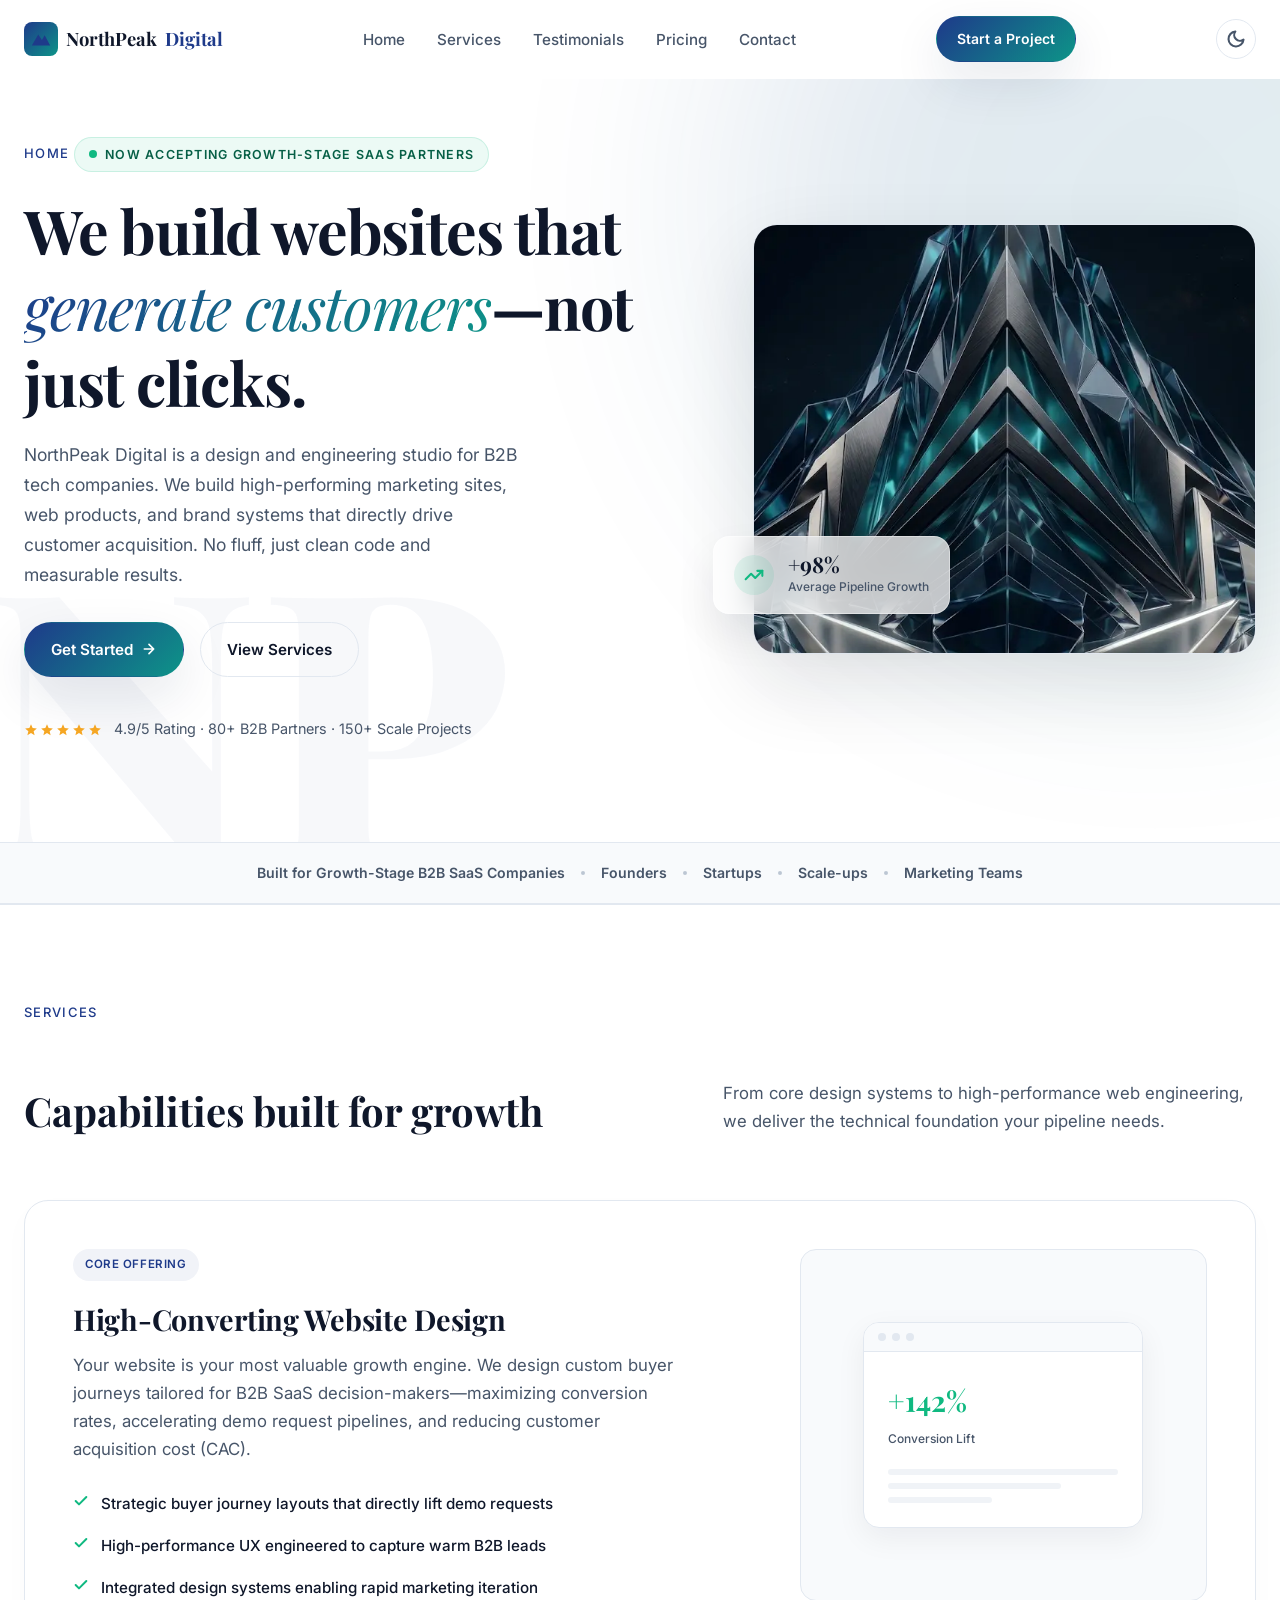
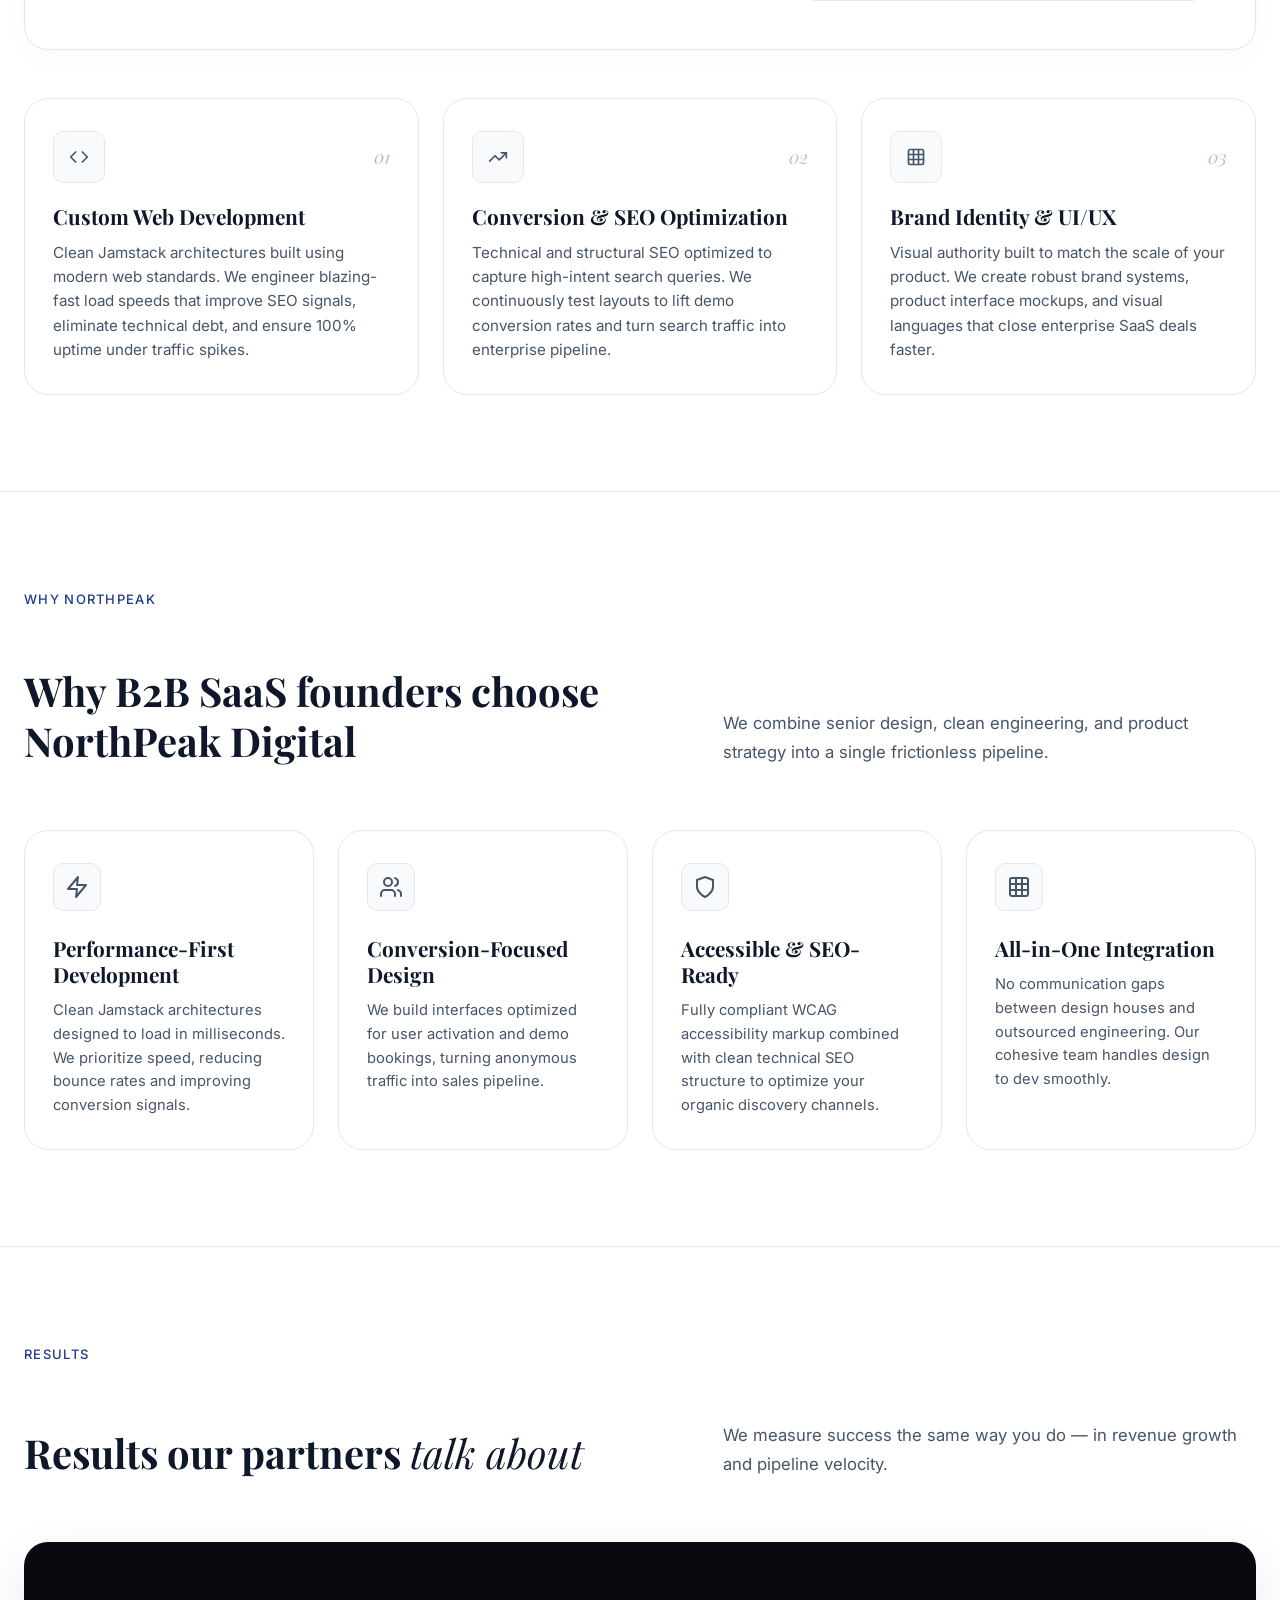
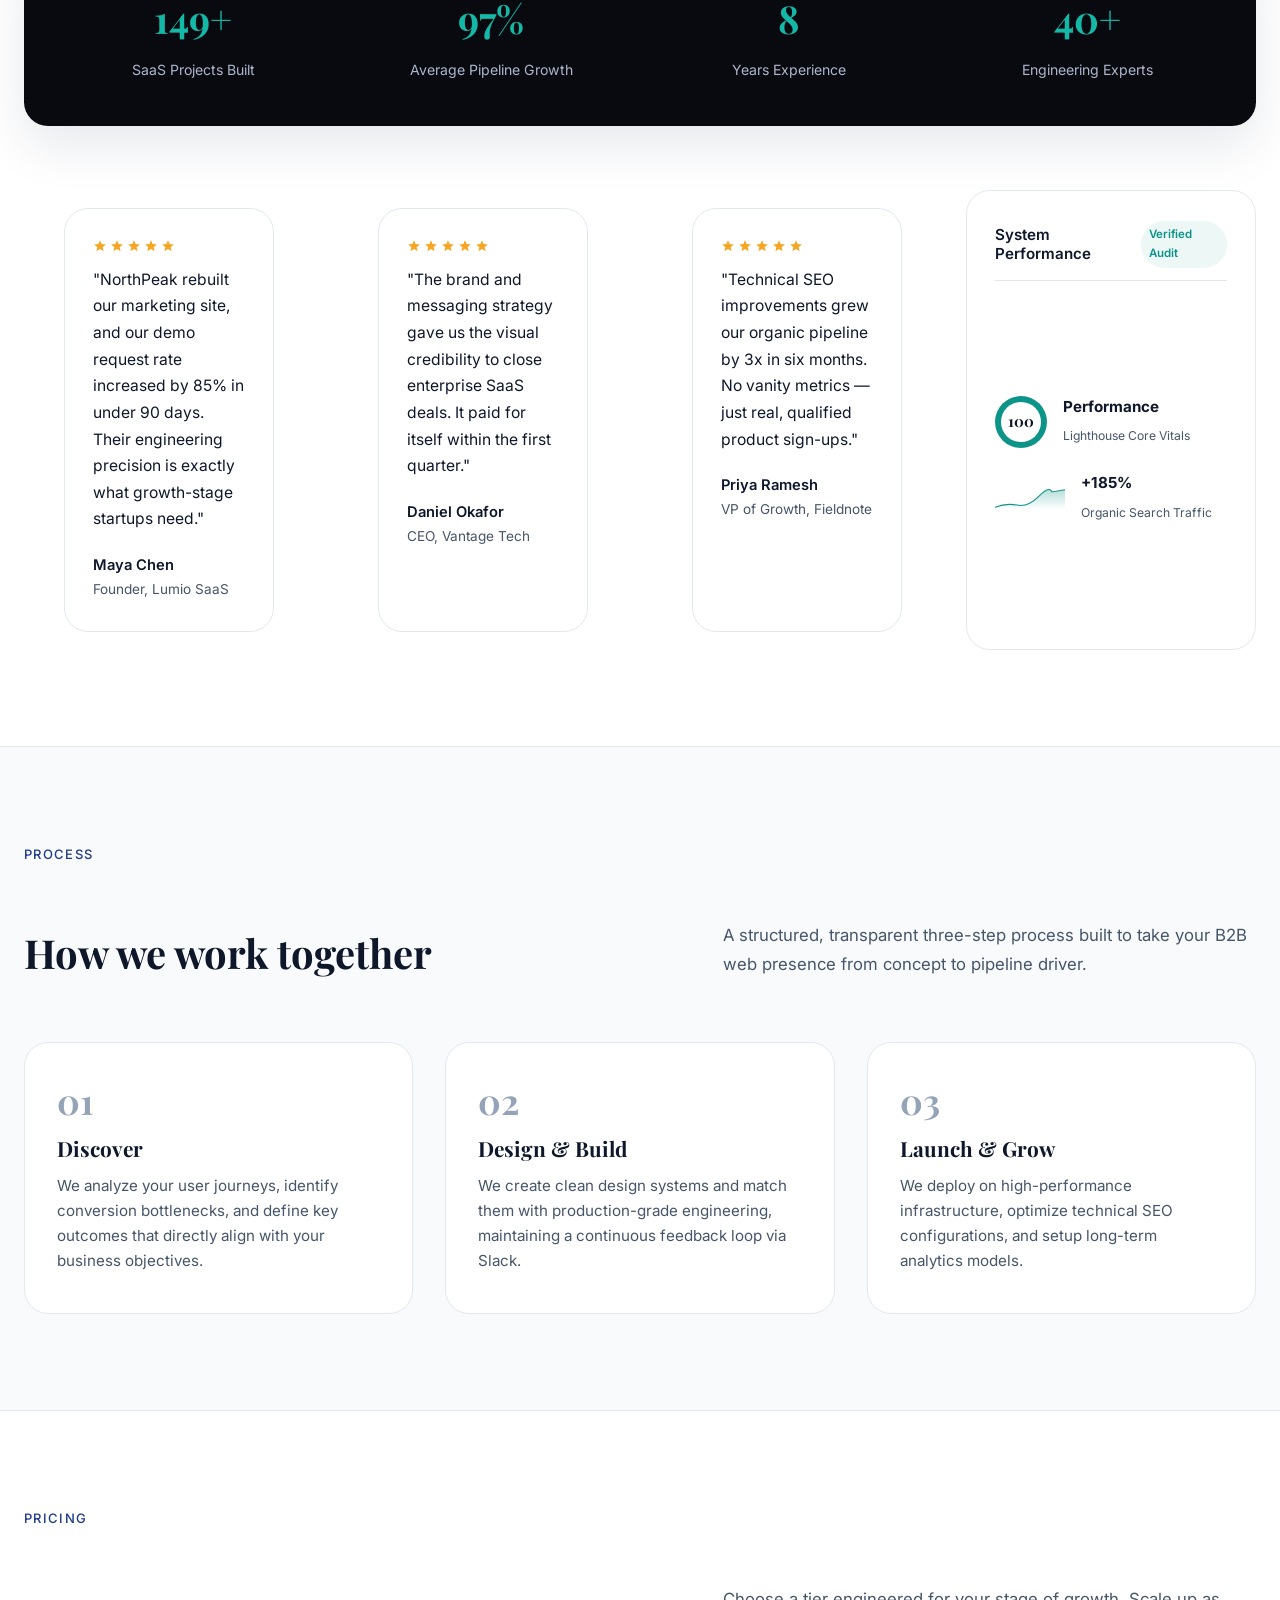
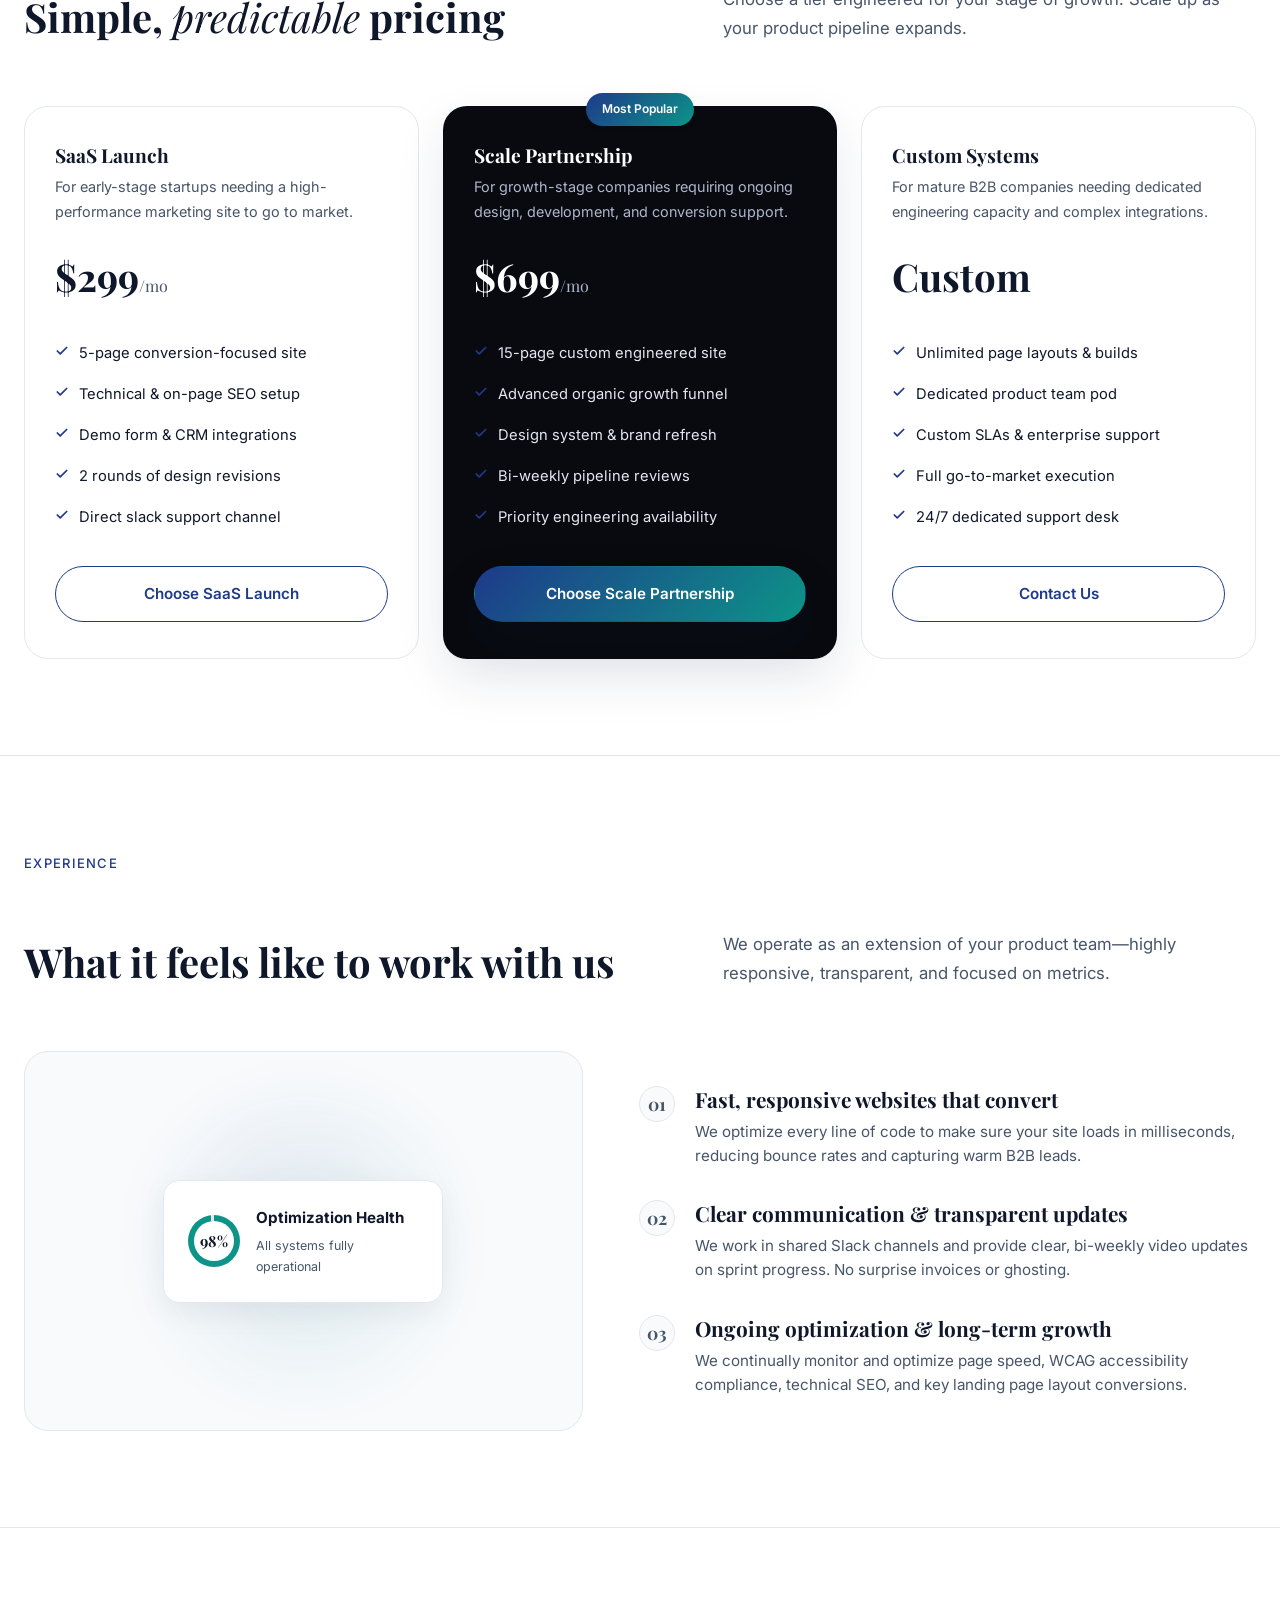
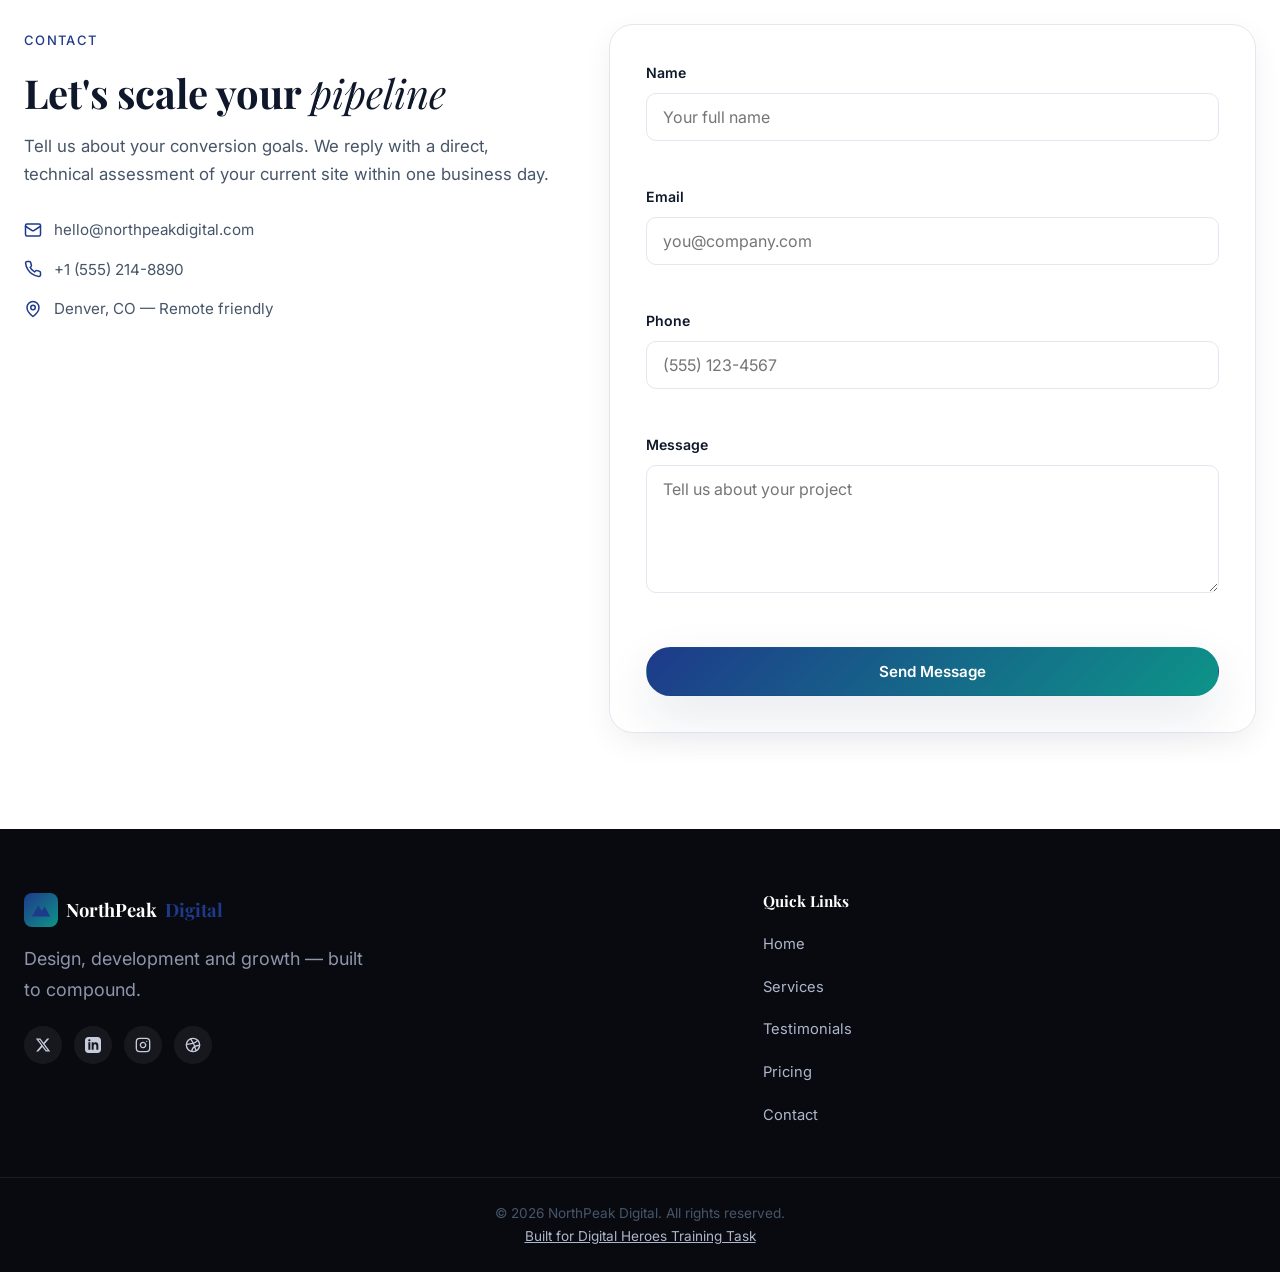
==== commit cfdde404: "Implement premium dark mode with FOUC prevention and localstorage support" ====
--- a/index.html
+++ b/index.html
@@ -5,6 +5,14 @@
 <meta name="viewport" content="width=device-width, initial-scale=1.0">
 <title>NorthPeak Digital — Web Design, Development &amp; Growth Agency</title>
 <meta name="description" content="NorthPeak Digital is a modern agency building websites, brands and growth systems that get real results.">
+<script>
+  (function() {
+    var t = localStorage.getItem('theme');
+    if (t === 'dark' || (!t && window.matchMedia('(prefers-color-scheme: dark)').matches)) {
+      document.documentElement.classList.add('dark');
+    }
+  })();
+</script>
 
 <!-- Fonts -->
 <link rel="preconnect" href="https://fonts.googleapis.com">
@@ -39,6 +47,23 @@
     </nav>
 
     <a href="#contact" class="btn btn--primary btn--sm navbar__cta">Start a Project</a>
+
+    <button class="theme-toggle" id="themeToggle" aria-label="Toggle dark mode" title="Toggle dark mode">
+      <svg class="sun-icon" xmlns="http://www.w3.org/2000/svg" viewBox="0 0 24 24" fill="none" stroke="currentColor" stroke-width="2.5" stroke-linecap="round" stroke-linejoin="round" width="20" height="20">
+        <circle cx="12" cy="12" r="5"></circle>
+        <line x1="12" y1="1" x2="12" y2="3"></line>
+        <line x1="12" y1="21" x2="12" y2="23"></line>
+        <line x1="4.22" y1="4.22" x2="5.64" y2="5.64"></line>
+        <line x1="18.36" y1="18.36" x2="19.78" y2="19.78"></line>
+        <line x1="1" y1="12" x2="3" y2="12"></line>
+        <line x1="21" y1="12" x2="23" y2="12"></line>
+        <line x1="4.22" y1="19.78" x2="5.64" y2="18.36"></line>
+        <line x1="18.36" y1="5.64" x2="19.78" y2="4.22"></line>
+      </svg>
+      <svg class="moon-icon" xmlns="http://www.w3.org/2000/svg" viewBox="0 0 24 24" fill="none" stroke="currentColor" stroke-width="2.5" stroke-linecap="round" stroke-linejoin="round" width="20" height="20">
+        <path d="M21 12.79A9 9 0 1 1 11.21 3 7 7 0 0 0 21 12.79z"></path>
+      </svg>
+    </button>
 
     <button class="navbar__toggle" id="navToggle" aria-label="Open menu" aria-expanded="false" aria-controls="primary-nav">
       <span></span><span></span><span></span>
--- a/style.min.css
+++ b/style.min.css
@@ -1 +1 @@
-:root{--navy-950:#080A0F;--navy-800:#11141B;--ink:#0F172A;--slate:#475569;--slate-light:#94A3B8;--blue:#1E3A8A;--purple:#0D9488;--growth:#0D9488;--growth-light:#14B8A6;--surface:#FFFFFF;--surface-alt:#F8FAFC;--white:#FFFFFF;--border:#E2E8F0;--success:#10B981;--error:#EF4444;--gradient:linear-gradient(135deg,var(--blue),var(--growth));--font-display:'Playfair Display','Inter',serif;--font-body:'Inter',sans-serif;--radius-sm:10px;--radius-md:16px;--radius-lg:24px;--shadow-sm:0 2px 10px rgba(15,23,42,0.04);--shadow-md:0 10px 30px rgba(15,23,42,0.06);--shadow-lg:0 20px 50px rgba(15,37,80,0.1);--container-w:1280px}*,*::before,*::after{box-sizing:border-box}html{scroll-behavior:smooth;scroll-padding-top:84px}@media (prefers-reduced-motion:reduce){html{scroll-behavior:auto}*,*::before,*::after{animation-duration:0.001ms !important;animation-iteration-count:1 !important;transition-duration:0.001ms !important}}body{margin:0;font-family:var(--font-body);color:var(--ink);background:var(--white);font-size:16px;line-height:1.7;-webkit-font-smoothing:antialiased}@media (min-width:901px){body{font-size:18px}}h1,h2,h3,h4{font-family:var(--font-display);line-height:1.25;margin:0;color:var(--ink);font-weight:700}h1 em,h2 em,h3 em{font-style:italic;font-weight:400;font-family:var(--font-display)}p{margin:0;line-height:1.7;color:var(--slate)}ul{margin:0;padding:0;list-style:none}a{color:inherit;text-decoration:none}img,svg{display:block;max-width:100%}button{font-family:inherit;cursor:pointer}input,textarea{font-family:inherit;font-size:1rem}.container{max-width:var(--container-w);margin:0 auto;padding:0 24px}.section{padding:96px 0;border-top:1px solid var(--border)}.skip-link{position:absolute;left:-999px;top:0;background:var(--ink);color:var(--white);padding:10px 16px;border-radius:0 0 8px 0;z-index:1000}.skip-link:focus{left:0}a:focus-visible,button:focus-visible,input:focus-visible,textarea:focus-visible{outline:2px solid var(--blue);outline-offset:3px;border-radius:6px}.btn{display:inline-flex;align-items:center;justify-content:center;gap:8px;padding:14px 26px;border-radius:999px;font-weight:600;font-size:0.95rem;border:1px solid transparent;transition:transform 0.25s ease,box-shadow 0.25s ease,background 0.25s ease,color 0.25s ease;white-space:nowrap}.btn--primary{background:var(--gradient);color:var(--white);box-shadow:var(--shadow-lg)}.btn--primary:hover{transform:translateY(-3px);box-shadow:0 24px 40px rgba(79,107,255,0.28)}.btn--ghost{background:transparent;color:var(--ink);border-color:var(--border)}.btn--ghost:hover{border-color:var(--blue);color:var(--blue);transform:translateY(-3px)}.btn--outline{background:transparent;color:var(--blue);border-color:var(--blue);width:100%}.btn--outline:hover{background:var(--blue);color:var(--white);transform:translateY(-3px)}.btn--full{width:100%}.btn--sm{padding:10px 20px;font-size:0.875rem}.navbar{position:sticky;top:0;z-index:500;background:rgba(255,255,255,0.85);backdrop-filter:blur(12px);border-bottom:1px solid transparent;transition:box-shadow 0.3s ease,border-color 0.3s ease}.navbar.is-scrolled{box-shadow:0 4px 24px rgba(21,27,46,0.08);border-bottom-color:var(--border)}.navbar__inner{display:flex;align-items:center;justify-content:space-between;gap:24px;padding-top:16px;padding-bottom:16px}.navbar__brand{display:inline-flex;align-items:center;gap:8px;font-family:var(--font-display);font-weight:700;font-size:1.15rem;color:var(--ink)}.navbar__brand span{color:var(--blue)}.navbar__mark{display:inline-flex;color:var(--white);background:var(--gradient);border-radius:8px;padding:6px}.navbar__nav ul{display:flex;gap:32px}.navbar__nav a{font-weight:500;font-size:0.95rem;color:var(--slate);position:relative;padding:4px 0;transition:color 0.2s ease}.navbar__nav a::after{content:'';position:absolute;left:0;bottom:-2px;width:0;height:2px;background:var(--gradient);transition:width 0.25s ease;border-radius:2px}.navbar__nav a:hover{color:var(--ink)}.navbar__nav a:hover::after{width:100%}.navbar__toggle{display:none;flex-direction:column;justify-content:center;gap:5px;width:40px;height:40px;background:none;border:none;padding:8px}.navbar__toggle span{display:block;height:2px;width:100%;background:var(--ink);border-radius:2px;transition:transform 0.25s ease,opacity 0.25s ease}.navbar__toggle[aria-expanded="true"] span:nth-child(1){transform:translateY(7px) rotate(45deg)}.navbar__toggle[aria-expanded="true"] span:nth-child(2){opacity:0}.navbar__toggle[aria-expanded="true"] span:nth-child(3){transform:translateY(-7px) rotate(-45deg)}.hero{position:relative;overflow:hidden;padding:58px 0 100px;background:var(--surface)}.hero::before{content:"NP";position:absolute;bottom:-60px;left:-20px;font-family:var(--font-display);font-size:24rem;font-weight:800;color:var(--blue);opacity:0.03;pointer-events:none;line-height:1;z-index:0}.hero__glow{position:absolute;top:-300px;right:-300px;width:850px;height:850px;background:var(--gradient);opacity:0.12;border-radius:50%;filter:blur(120px);pointer-events:none}.hero__inner{display:grid;grid-template-columns:1.15fr 0.85fr;align-items:center;gap:48px;position:relative}.hero__badge-card{position:absolute;bottom:40px;left:-40px;background:rgba(255,255,255,0.75);backdrop-filter:blur(16px);-webkit-backdrop-filter:blur(16px);border:1px solid rgba(255,255,255,0.4);box-shadow:0 20px 40px rgba(15,23,42,0.08);border-radius:var(--radius-md);padding:16px 20px;display:flex;align-items:center;gap:14px;z-index:10;animation:floatBadge 6s infinite ease-in-out}@keyframes floatBadge{0%,100%{transform:translateY(0)}50%{transform:translateY(-8px)}}.hero__badge-icon{width:40px;height:40px;border-radius:50%;background:rgba(16,185,129,0.1);color:var(--success);display:flex;align-items:center;justify-content:center}.hero__badge-details{display:flex;flex-direction:column}.hero__badge-details strong{font-family:var(--font-display);font-size:1.35rem;font-weight:700;color:var(--ink);line-height:1.1}.hero__badge-details span{font-size:0.75rem;color:var(--slate);font-weight:500}.eyebrow{display:inline-block;font-size:0.8125rem;font-weight:500;letter-spacing:0.1em;text-transform:uppercase;color:var(--blue);margin-bottom:16px}.hero__title{font-size:clamp(2.3rem,4.8vw,3.8rem);font-weight:700;letter-spacing:-0.02em;margin-bottom:20px;max-width:720px}.text-gradient{background:var(--gradient);-webkit-background-clip:text;background-clip:text;color:transparent}.accent{background:var(--gradient);-webkit-background-clip:text;background-clip:text;color:transparent;font-style:italic;font-weight:400;font-family:var(--font-display)}.hero__desc{font-size:1.1rem;color:var(--slate);max-width:46ch;margin-bottom:32px}.hero__actions{display:flex;flex-wrap:wrap;gap:16px;margin-bottom:40px}.hero__trust{display:flex;align-items:center;gap:12px;font-size:0.9rem;color:var(--slate)}.hero__trust-stars{color:#F5A623;display:flex;gap:2px}.hero__art{position:relative}.hero__image{width:100%;height:430px;object-fit:cover;border-radius:var(--radius-lg);box-shadow:0 30px 80px rgba(15,23,42,0.12);border:1px solid var(--border);transition:transform 0.35s ease,box-shadow 0.35s ease}.hero__image:hover{transform:scale(1.02)}.section__head{max-width:640px;margin:0 auto 56px;text-align:center}.section__head--left{margin:0 0 32px;text-align:left}.section__head h2{font-size:clamp(1.8rem,3.2vw,2.5rem);margin-bottom:14px}.section__desc{color:var(--slate);font-size:1.05rem}.services{background:var(--white)}.services__grid{display:grid;grid-template-columns:repeat(3,1fr);gap:24px}.service-card{background:var(--surface);border:1px solid var(--border);border-radius:var(--radius-lg);padding:32px 28px;transition:transform 0.3s ease,box-shadow 0.3s ease,border-color 0.3s ease,background 0.3s ease}.service-card:hover{transform:translateY(-8px);box-shadow:var(--shadow-md);border-color:transparent;background:var(--white)}.service-card__header{display:flex;justify-content:space-between;align-items:center;margin-bottom:20px}.service-card__icon{width:52px;height:52px;border-radius:var(--radius-sm);display:inline-flex;align-items:center;justify-content:center;background:var(--surface-alt);color:var(--slate);border:1px solid var(--border);font-size:1.2rem;transition:transform 0.3s ease,border-color 0.3s ease,color 0.3s ease}.service-card:hover .service-card__icon{transform:scale(1.08) rotate(-4deg);border-color:rgba(30,58,138,0.15);color:var(--blue)}.service-card__number{font-family:var(--font-display);font-size:1.15rem;font-style:italic;font-weight:400;color:var(--slate-light);opacity:0.7}.service-card h3{font-size:1.3rem;font-weight:700;margin-bottom:12px}.service-card p{color:var(--slate);font-size:0.95rem;line-height:1.6}.results{background:var(--surface)}.stats{display:grid;grid-template-columns:repeat(4,1fr);gap:24px;background:var(--navy-950);border-radius:var(--radius-lg);padding:44px 32px;margin-bottom:64px;box-shadow:var(--shadow-lg)}.stats__item{text-align:center}.stats__num{display:block;font-family:var(--font-display);font-size:clamp(1.8rem,3.2vw,2.4rem);font-weight:700;color:var(--growth-light)}.stats__label{color:#AEB6CC;font-size:0.88rem;margin-top:6px;display:block}.testimonials__grid{display:grid;grid-template-columns:repeat(auto-fit,minmax(265px,1fr));gap:24px}.testimonial-card{background:var(--white);border:1px solid var(--border);border-radius:var(--radius-lg);padding:30px 28px;transition:transform 0.3s ease,box-shadow 0.3s ease}.testimonial-card:hover{transform:translateY(-6px);box-shadow:var(--shadow-md)}.testimonial-card__stars{color:#F5A623;font-size:0.85rem;margin-bottom:14px;display:flex;gap:3px}.testimonial-card blockquote{margin:0 0 20px;font-size:0.98rem;color:var(--ink)}.testimonial-card figcaption{display:flex;flex-direction:column}.testimonial-card__name{font-weight:600;font-size:0.92rem}.testimonial-card__company{color:var(--slate);font-size:0.85rem}.pricing{background:var(--white)}.pricing__grid{display:grid;grid-template-columns:repeat(3,1fr);gap:24px;align-items:stretch}.pricing-card{position:relative;display:flex;flex-direction:column;background:var(--surface);border:1px solid var(--border);border-radius:var(--radius-lg);padding:36px 30px;transition:transform 0.3s ease,box-shadow 0.3s ease}.pricing-card:hover{transform:translateY(-8px);box-shadow:var(--shadow-md)}.pricing-card h3{font-size:1.2rem;margin-bottom:8px}.pricing-card__desc{color:var(--slate);font-size:0.9rem;margin-bottom:20px;min-height:44px}.pricing-card__price{font-family:var(--font-display);font-size:1rem;color:var(--slate);margin-bottom:24px}.pricing-card__price span{font-size:2.4rem;font-weight:700;color:var(--ink)}.pricing-card__features{margin-bottom:28px;flex-grow:1}.pricing-card__features li{display:flex;align-items:flex-start;gap:10px;padding:8px 0;font-size:0.92rem;color:var(--ink)}.pricing-card__features svg{color:var(--blue);margin-top:3px;flex-shrink:0}.pricing-card--featured{background:var(--navy-950);border-color:transparent;transform:scale(1.04);box-shadow:var(--shadow-lg)}.pricing-card--featured:hover{transform:scale(1.04) translateY(-8px)}.pricing-card--featured h3,.pricing-card--featured .pricing-card__price span{color:var(--white)}.pricing-card--featured .pricing-card__desc{color:#AEB6CC}.pricing-card--featured .pricing-card__features li{color:#E4E7F0}.pricing-card--featured .pricing-card__price{color:#AEB6CC}.pricing-card__badge{position:absolute;top:-14px;left:50%;transform:translateX(-50%);background:var(--gradient);color:var(--white);font-size:0.75rem;font-weight:600;padding:6px 16px;border-radius:999px;box-shadow:var(--shadow-sm)}.contact{background:var(--surface)}.contact__inner{display:grid;grid-template-columns:0.9fr 1.1fr;gap:56px;align-items:start}.contact__info{margin-top:28px;display:flex;flex-direction:column;gap:14px}.contact__info li{display:flex;align-items:center;gap:12px;color:var(--slate);font-size:0.95rem}.contact__info svg{color:var(--blue);width:18px;height:18px;flex-shrink:0}.contact-form{background:var(--white);border:1px solid var(--border);border-radius:var(--radius-lg);padding:36px;box-shadow:var(--shadow-md)}.form-group{margin-bottom:20px}.form-group label{display:block;font-size:0.88rem;font-weight:600;margin-bottom:8px;color:var(--ink)}.form-group input,.form-group textarea{width:100%;padding:13px 16px;border-radius:var(--radius-sm);border:1px solid var(--border);background:var(--surface);color:var(--ink);transition:border-color 0.2s ease,box-shadow 0.2s ease;resize:vertical}.form-group input:focus,.form-group textarea:focus{outline:none;border-color:var(--blue);box-shadow:0 0 0 4px rgba(79,107,255,0.12)}.form-group input.is-invalid,.form-group textarea.is-invalid{border-color:var(--error)}.form-error{display:block;min-height:18px;color:var(--error);font-size:0.82rem;margin-top:6px}.form-success{display:none;margin-top:18px;padding:14px 16px;background:rgba(31,169,125,0.1);color:var(--success);border-radius:var(--radius-sm);font-size:0.9rem;font-weight:600}.form-success.is-visible{display:block}.footer{background:var(--navy-950);color:#C7CCDD;padding:64px 0 0}.footer__inner{display:grid;grid-template-columns:1.4fr 1fr;gap:48px;padding-bottom:48px;border-bottom:1px solid rgba(255,255,255,0.08)}.footer .navbar__brand{color:var(--white)}.footer__brand p{margin:14px 0 20px;color:#8E96AC;max-width:32ch}.footer__social{display:flex;gap:12px}.footer__social a{width:38px;height:38px;display:inline-flex;align-items:center;justify-content:center;border-radius:50%;background:rgba(255,255,255,0.06);transition:background 0.25s ease,transform 0.25s ease}.footer__social a:hover{background:var(--gradient);transform:translateY(-3px)}.footer__links-title{color:var(--white);font-size:0.95rem;margin-bottom:18px;font-family:var(--font-display);font-weight:700;line-height:1.15;margin-top:0}.footer__links ul{display:flex;flex-direction:column;gap:12px}.footer__links a{color:#AEB6CC;font-size:0.92rem;transition:color 0.2s ease}.footer__links a:hover{color:var(--white)}.footer__bottom{text-align:center;padding:24px 0;font-size:0.85rem;color:#7A8299}.footer__bottom a{color:#AEB6CC;text-decoration:underline;transition:color 0.2s ease}.footer__bottom a:hover{color:var(--white)}.reveal{opacity:0;transform:translateY(24px);transition:opacity 0.7s ease,transform 0.7s ease}.reveal.is-visible{opacity:1;transform:translateY(0)}@media (max-width:900px){.hero__inner{grid-template-columns:1fr}.hero__art{order:-1;max-width:380px;margin:0 auto;position:relative}.hero__badge-card{left:-20px;bottom:20px}.services__grid{grid-template-columns:repeat(2,1fr)}.testimonials__grid{grid-template-columns:1fr}.pricing__grid{grid-template-columns:1fr;max-width:460px;margin:0 auto}.pricing-card--featured{transform:none}.pricing-card--featured:hover{transform:translateY(-8px)}.contact__inner{grid-template-columns:1fr}.stats{grid-template-columns:repeat(2,1fr);row-gap:32px}}@media (max-width:640px){.section{padding:64px 0}.navbar__nav{position:fixed;top:68px;left:0;right:0;background:var(--white);border-bottom:1px solid var(--border);box-shadow:var(--shadow-md);max-height:0;overflow:hidden;transition:max-height 0.3s ease}.navbar__nav.is-open{max-height:320px}.navbar__nav ul{flex-direction:column;gap:0;padding:8px 24px 16px}.navbar__nav a{display:block;padding:12px 0;border-bottom:1px solid var(--border)}.navbar__cta{display:none}.navbar__toggle{display:flex}.hero{padding:48px 0 64px}.hero__actions{flex-direction:column}.hero__actions .btn{width:100%}.hero__badge-card{position:relative;left:auto;bottom:auto;margin:24px auto 0;width:fit-content}.services__grid{grid-template-columns:1fr}.stats{grid-template-columns:repeat(2,1fr);padding:32px 20px}.contact-form{padding:24px}.footer__inner{grid-template-columns:1fr}}.eyebrow--status{display:inline-flex;align-items:center;gap:8px;background:rgba(16,185,129,0.08);color:#065F46;border:1px solid rgba(16,185,129,0.16);padding:6px 14px;border-radius:99px;font-size:0.78rem;font-weight:600;margin-bottom:20px}.status-dot{display:inline-block;width:8px;height:8px;background:var(--success);border-radius:50%;animation:statusPulse 2s infinite ease-in-out}@keyframes statusPulse{0%,100%{transform:scale(1);opacity:1}50%{transform:scale(1.3);opacity:0.6}}.metric-widget{display:flex;flex-direction:column;justify-content:space-between}.metric-widget__header{display:flex;justify-content:space-between;align-items:center;margin-bottom:20px;border-bottom:1px solid var(--border);padding-bottom:12px}.metric-widget__header h3{font-family:var(--font-body);font-size:0.95rem;font-weight:600;color:var(--ink);margin:0}.metric-widget__badge{background:rgba(13,148,136,0.08);color:var(--growth);font-size:0.72rem;font-weight:600;padding:4px 8px;border-radius:99px}.metric-widget__body{display:flex;flex-direction:column;gap:20px;flex-grow:1;justify-content:center}.gauge-container,.chart-container{display:flex;align-items:center;gap:16px}.circular-gauge{position:relative;width:52px;height:52px;border-radius:50%;background:conic-gradient(var(--purple) calc(var(--percent) * 1%),var(--border) 0);display:flex;align-items:center;justify-content:center;transition:transform 0.3s ease}.circular-gauge::before{content:"";position:absolute;width:40px;height:40px;border-radius:50%;background:var(--white)}.circular-gauge__value{position:relative;font-family:var(--font-display);font-size:0.95rem;font-weight:700;color:var(--ink)}.gauge-label strong,.chart-label strong{display:block;font-size:0.95rem;color:var(--ink)}.gauge-label span,.chart-label span{font-size:0.76rem;color:var(--slate)}.mini-chart{width:70px;height:35px;display:block}.service-card{position:relative;overflow:hidden}.service-card::after{content:"";position:absolute;top:0;left:0;right:0;bottom:0;border:1.5px solid transparent;border-radius:var(--radius-lg);pointer-events:none;transition:border-color 0.3s ease,box-shadow 0.3s ease}.service-card:hover::after{border-color:rgba(15,118,110,0.25);box-shadow:inset 0 0 12px rgba(15,118,110,0.05)}@media (min-width:901px){.section__head:not(.section__head--left){display:grid;grid-template-columns:1.1fr 0.9fr;text-align:left;align-items:end;gap:48px;max-width:none;margin-bottom:64px}.section__head:not(.section__head--left) h2{margin-bottom:0}.section__head:not(.section__head--left) .eyebrow{grid-column:1 / -1;margin-bottom:8px}.section__head:not(.section__head--left) .section__desc{margin-top:0}}.qualifying-strip{background:var(--surface-alt);border-top:1px solid var(--border);border-bottom:1px solid var(--border);padding:18px 0}.qualifying-strip__inner{display:flex;flex-wrap:wrap;align-items:center;justify-content:center;gap:16px;font-size:0.88rem;font-weight:600;color:var(--slate);text-align:center}.qualifying-strip__dot{width:4px;height:4px;background-color:var(--slate-light);opacity:0.6;border-radius:50%}.why-us{background:var(--surface)}.why-us__grid{display:grid;grid-template-columns:repeat(4,1fr);gap:24px}.why-card{background:var(--white);border:1px solid var(--border);border-radius:var(--radius-lg);padding:32px 28px;transition:transform 0.3s ease,box-shadow 0.3s ease}.why-card:hover{transform:translateY(-6px);box-shadow:var(--shadow-md)}.why-card__icon{width:48px;height:48px;border-radius:var(--radius-sm);display:inline-flex;align-items:center;justify-content:center;background:var(--surface-alt);color:var(--slate);border:1px solid var(--border);margin-bottom:24px;font-size:1.25rem}.why-card h3{font-size:1.3rem;font-weight:700;margin-bottom:12px}.why-card p{color:var(--slate);font-size:0.92rem;line-height:1.6}@media (max-width:900px){.why-us__grid{grid-template-columns:repeat(2,1fr)}}@media (max-width:640px){.why-us__grid{grid-template-columns:1fr}}.process{background:var(--surface-alt)}.process__grid{display:grid;grid-template-columns:repeat(3,1fr);gap:32px}.process-step{position:relative;background:var(--white);border:1px solid var(--border);border-radius:var(--radius-lg);padding:40px 32px}.process-step__number{font-family:var(--font-display);font-size:2.2rem;font-weight:700;color:var(--slate-light);margin-bottom:16px;line-height:1}.process-step h3{font-size:1.3rem;font-weight:700;margin-bottom:12px}.process-step p{color:var(--slate);font-size:0.95rem;line-height:1.65}@media (max-width:900px){.process__grid{grid-template-columns:1fr;gap:24px}}.experience{background:var(--white)}.experience__inner{display:grid;grid-template-columns:0.95fr 1.05fr;gap:56px;align-items:center}.experience-visual{background:var(--surface-alt);border:1px solid var(--border);border-radius:var(--radius-lg);height:380px;display:flex;align-items:center;justify-content:center;position:relative;overflow:hidden}.experience-visual::before{content:"";position:absolute;width:250px;height:250px;background:var(--gradient);opacity:0.08;border-radius:50%;filter:blur(40px)}.experience-card-mockup{background:var(--white);border:1px solid var(--border);border-radius:var(--radius-md);padding:24px;box-shadow:var(--shadow-md);display:flex;align-items:center;gap:16px;z-index:1;width:280px}.experience-card-mockup .circular-gauge{flex-shrink:0}.experience-card-mockup__text{display:flex;flex-direction:column;gap:4px}.experience-card-mockup__text strong{font-size:0.95rem;color:var(--ink)}.experience-card-mockup__text span{font-size:0.78rem;color:var(--slate)}.experience-points{display:flex;flex-direction:column;gap:32px}.experience-point{display:flex;gap:20px;align-items:start}.experience-point__number{font-family:var(--font-display);font-size:1.1rem;font-weight:700;color:var(--slate);background:var(--surface-alt);border:1px solid var(--border);width:36px;height:36px;border-radius:50%;display:flex;align-items:center;justify-content:center;flex-shrink:0}.experience-point__text h3{font-size:1.3rem;font-weight:700;margin-bottom:8px}.experience-point__text p{color:var(--slate);font-size:0.95rem;line-height:1.6}@media (max-width:900px){.experience__inner{grid-template-columns:1fr;gap:40px}.experience-visual{height:280px}}.services__featured{display:grid;grid-template-columns:1.25fr 0.75fr;gap:48px;background:var(--white);border:1px solid var(--border);border-radius:var(--radius-lg);padding:48px;margin-bottom:48px;align-items:center;box-shadow:0 10px 30px rgba(15,23,42,0.02)}.service-featured__info{display:flex;flex-direction:column}.service-featured__badge{display:inline-block;background:rgba(30,58,138,0.06);color:var(--blue);font-size:0.72rem;font-weight:600;text-transform:uppercase;letter-spacing:0.05em;padding:6px 12px;border-radius:99px;width:fit-content;margin-bottom:20px}.service-featured__info h3{font-size:1.8rem;font-weight:700;margin-bottom:16px;letter-spacing:-0.01em}.service-featured__desc{font-size:1.05rem;color:var(--slate);line-height:1.65;margin-bottom:28px;max-width:55ch}.service-featured__benefits{display:flex;flex-direction:column;gap:16px}.service-featured__benefits li{display:flex;align-items:flex-start;gap:12px;font-size:0.95rem;color:var(--ink);font-weight:500}.service-featured__benefits li .svg-icon{color:var(--success);flex-shrink:0;margin-top:2px}.service-featured__visual{background:var(--surface-alt);border:1px solid var(--border);border-radius:var(--radius-md);padding:32px;display:flex;align-items:center;justify-content:center;height:100%;min-height:280px}.service-mockup-window{background:var(--white);border:1px solid var(--border);border-radius:var(--radius-md);box-shadow:var(--shadow-md);width:100%;max-width:280px;overflow:hidden}.service-mockup-header{background:var(--surface-alt);border-bottom:1px solid var(--border);padding:10px 14px;display:flex;gap:6px}.service-mockup-header .dot{width:8px;height:8px;border-radius:50%;background:var(--border)}.service-mockup-body{padding:24px;display:flex;flex-direction:column;gap:20px}.service-mockup-stat{display:flex;flex-direction:column;gap:4px}.service-mockup-stat strong{font-family:var(--font-display);font-size:1.8rem;font-weight:700;color:var(--success)}.service-mockup-stat span{font-size:0.75rem;color:var(--slate);font-weight:500}.service-mockup-lines{display:flex;flex-direction:column;gap:8px}.service-mockup-lines .line{height:6px;background:var(--border);border-radius:4px;opacity:0.5}.service-mockup-lines .line--long{width:100%}.service-mockup-lines .line--medium{width:75%}.service-mockup-lines .line--short{width:45%}.services__secondary-grid{display:grid;grid-template-columns:repeat(3,1fr);gap:24px}@media (max-width:900px){.services__featured{grid-template-columns:1fr;gap:36px;padding:32px}.services__secondary-grid{grid-template-columns:1fr}}+:root{--navy-950:#080A0F;--navy-800:#11141B;--ink:#0F172A;--slate:#475569;--slate-light:#94A3B8;--blue:#1E3A8A;--purple:#0D9488;--growth:#0D9488;--growth-light:#14B8A6;--surface:#FFFFFF;--surface-alt:#F8FAFC;--white:#FFFFFF;--border:#E2E8F0;--success:#10B981;--error:#EF4444;--gradient:linear-gradient(135deg,var(--blue),var(--growth));--bg-primary:#FFFFFF;--navbar-bg:rgba(255,255,255,0.85);--badge-bg:rgba(255,255,255,0.75);--badge-border:rgba(255,255,255,0.4);--font-display:'Playfair Display','Inter',serif;--font-body:'Inter',sans-serif;--radius-sm:10px;--radius-md:16px;--radius-lg:24px;--shadow-sm:0 2px 10px rgba(15,23,42,0.04);--shadow-md:0 10px 30px rgba(15,23,42,0.06);--shadow-lg:0 20px 50px rgba(15,37,80,0.1);--container-w:1280px}html.dark{--bg-primary:#0B1120;--surface:#111827;--surface-alt:#0B1120;--ink:#FFFFFF;--slate:#94A3B8;--slate-light:#6B7280;--border:#1F2937;--navbar-bg:rgba(11,17,32,0.85);--badge-bg:rgba(17,24,39,0.75);--badge-border:rgba(255,255,255,0.1)}*,*::before,*::after{box-sizing:border-box}html{scroll-behavior:smooth;scroll-padding-top:84px}@media (prefers-reduced-motion:reduce){html{scroll-behavior:auto}*,*::before,*::after{animation-duration:0.001ms !important;animation-iteration-count:1 !important;transition-duration:0.001ms !important}}body{margin:0;font-family:var(--font-body);color:var(--ink);background:var(--bg-primary);font-size:16px;line-height:1.7;-webkit-font-smoothing:antialiased}body,.navbar,.navbar__nav a,.services,.service-card,.testimonial-card,.pricing,.pricing-card,.contact,.contact-form,.why-us,.why-card,.process,.process-step,.experience,.experience-card-mockup,.experience-visual,.hero,.hero__badge-card,.qualifying-strip,h1,h2,h3,h4,p,span,li,a,button,input,textarea{transition:background-color 0.3s ease,color 0.3s ease,border-color 0.3s ease,box-shadow 0.3s ease}@media (min-width:901px){body{font-size:18px}}h1,h2,h3,h4{font-family:var(--font-display);line-height:1.25;margin:0;color:var(--ink);font-weight:700}h1 em,h2 em,h3 em{font-style:italic;font-weight:400;font-family:var(--font-display)}p{margin:0;line-height:1.7;color:var(--slate)}ul{margin:0;padding:0;list-style:none}a{color:inherit;text-decoration:none}img,svg{display:block;max-width:100%}button{font-family:inherit;cursor:pointer}input,textarea{font-family:inherit;font-size:1rem}.container{max-width:var(--container-w);margin:0 auto;padding:0 24px}.section{padding:96px 0;border-top:1px solid var(--border)}.skip-link{position:absolute;left:-999px;top:0;background:var(--ink);color:var(--white);padding:10px 16px;border-radius:0 0 8px 0;z-index:1000}.skip-link:focus{left:0}a:focus-visible,button:focus-visible,input:focus-visible,textarea:focus-visible{outline:2px solid var(--blue);outline-offset:3px;border-radius:6px}.btn{display:inline-flex;align-items:center;justify-content:center;gap:8px;padding:14px 26px;border-radius:999px;font-weight:600;font-size:0.95rem;border:1px solid transparent;transition:transform 0.25s ease,box-shadow 0.25s ease,background 0.25s ease,color 0.25s ease;white-space:nowrap}.btn--primary{background:var(--gradient);color:var(--white);box-shadow:var(--shadow-lg)}.btn--primary:hover{transform:translateY(-3px);box-shadow:0 24px 40px rgba(79,107,255,0.28)}.btn--ghost{background:transparent;color:var(--ink);border-color:var(--border)}.btn--ghost:hover{border-color:var(--blue);color:var(--blue);transform:translateY(-3px)}.btn--outline{background:transparent;color:var(--blue);border-color:var(--blue);width:100%}.btn--outline:hover{background:var(--blue);color:var(--white);transform:translateY(-3px)}.btn--full{width:100%}.btn--sm{padding:10px 20px;font-size:0.875rem}.navbar{position:sticky;top:0;z-index:500;background:var(--navbar-bg);backdrop-filter:blur(12px);border-bottom:1px solid transparent;transition:box-shadow 0.3s ease,border-color 0.3s ease,background-color 0.3s ease}.theme-toggle{background:transparent;border:1px solid var(--border);color:var(--slate);border-radius:50%;width:40px;height:40px;display:inline-flex;align-items:center;justify-content:center;cursor:pointer;transition:background-color 0.3s ease,color 0.3s ease,border-color 0.3s ease}.theme-toggle:hover{color:var(--blue);border-color:var(--blue);background:var(--surface-alt)}html.dark .theme-toggle:hover{color:var(--growth-light);border-color:var(--growth-light);background:rgba(20,184,166,0.1)}.theme-toggle:focus-visible{outline:2px solid var(--blue);outline-offset:3px}.theme-toggle .sun-icon{display:none}.theme-toggle .moon-icon{display:block}html.dark .theme-toggle .sun-icon{display:block}html.dark .theme-toggle .moon-icon{display:none}@media (max-width:640px){.theme-toggle{margin-left:auto;margin-right:8px}}.navbar.is-scrolled{box-shadow:0 4px 24px rgba(21,27,46,0.08);border-bottom-color:var(--border)}.navbar__inner{display:flex;align-items:center;justify-content:space-between;gap:24px;padding-top:16px;padding-bottom:16px}.navbar__brand{display:inline-flex;align-items:center;gap:8px;font-family:var(--font-display);font-weight:700;font-size:1.15rem;color:var(--ink)}.navbar__brand span{color:var(--blue)}.navbar__mark{display:inline-flex;color:var(--white);background:var(--gradient);border-radius:8px;padding:6px}.navbar__nav ul{display:flex;gap:32px}.navbar__nav a{font-weight:500;font-size:0.95rem;color:var(--slate);position:relative;padding:4px 0;transition:color 0.2s ease}.navbar__nav a::after{content:'';position:absolute;left:0;bottom:-2px;width:0;height:2px;background:var(--gradient);transition:width 0.25s ease;border-radius:2px}.navbar__nav a:hover{color:var(--ink)}.navbar__nav a:hover::after{width:100%}.navbar__toggle{display:none;flex-direction:column;justify-content:center;gap:5px;width:40px;height:40px;background:none;border:none;padding:8px}.navbar__toggle span{display:block;height:2px;width:100%;background:var(--ink);border-radius:2px;transition:transform 0.25s ease,opacity 0.25s ease}.navbar__toggle[aria-expanded="true"] span:nth-child(1){transform:translateY(7px) rotate(45deg)}.navbar__toggle[aria-expanded="true"] span:nth-child(2){opacity:0}.navbar__toggle[aria-expanded="true"] span:nth-child(3){transform:translateY(-7px) rotate(-45deg)}.hero{position:relative;overflow:hidden;padding:58px 0 100px;background:var(--bg-primary)}.hero::before{content:"NP";position:absolute;bottom:-60px;left:-20px;font-family:var(--font-display);font-size:24rem;font-weight:800;color:var(--blue);opacity:0.03;pointer-events:none;line-height:1;z-index:0}.hero__glow{position:absolute;top:-300px;right:-300px;width:850px;height:850px;background:var(--gradient);opacity:0.12;border-radius:50%;filter:blur(120px);pointer-events:none}.hero__inner{display:grid;grid-template-columns:1.15fr 0.85fr;align-items:center;gap:48px;position:relative}.hero__badge-card{position:absolute;bottom:40px;left:-40px;background:var(--badge-bg);backdrop-filter:blur(16px);-webkit-backdrop-filter:blur(16px);border:1px solid var(--badge-border);box-shadow:0 20px 40px rgba(15,23,42,0.08);border-radius:var(--radius-md);padding:16px 20px;display:flex;align-items:center;gap:14px;z-index:10;animation:floatBadge 6s infinite ease-in-out}@keyframes floatBadge{0%,100%{transform:translateY(0)}50%{transform:translateY(-8px)}}.hero__badge-icon{width:40px;height:40px;border-radius:50%;background:rgba(16,185,129,0.1);color:var(--success);display:flex;align-items:center;justify-content:center}.hero__badge-details{display:flex;flex-direction:column}.hero__badge-details strong{font-family:var(--font-display);font-size:1.35rem;font-weight:700;color:var(--ink);line-height:1.1}.hero__badge-details span{font-size:0.75rem;color:var(--slate);font-weight:500}.eyebrow{display:inline-block;font-size:0.8125rem;font-weight:500;letter-spacing:0.1em;text-transform:uppercase;color:var(--blue);margin-bottom:16px}.hero__title{font-size:clamp(2.3rem,4.8vw,3.8rem);font-weight:700;letter-spacing:-0.02em;margin-bottom:20px;max-width:720px}.text-gradient{background:var(--gradient);-webkit-background-clip:text;background-clip:text;color:transparent}.accent{background:var(--gradient);-webkit-background-clip:text;background-clip:text;color:transparent;font-style:italic;font-weight:400;font-family:var(--font-display)}.hero__desc{font-size:1.1rem;color:var(--slate);max-width:46ch;margin-bottom:32px}.hero__actions{display:flex;flex-wrap:wrap;gap:16px;margin-bottom:40px}.hero__trust{display:flex;align-items:center;gap:12px;font-size:0.9rem;color:var(--slate)}.hero__trust-stars{color:#F5A623;display:flex;gap:2px}.hero__art{position:relative}.hero__image{width:100%;height:430px;object-fit:cover;border-radius:var(--radius-lg);box-shadow:0 30px 80px rgba(15,23,42,0.12);border:1px solid var(--border);transition:transform 0.35s ease,box-shadow 0.35s ease}.hero__image:hover{transform:scale(1.02)}.section__head{max-width:640px;margin:0 auto 56px;text-align:center}.section__head--left{margin:0 0 32px;text-align:left}.section__head h2{font-size:clamp(1.8rem,3.2vw,2.5rem);margin-bottom:14px}.section__desc{color:var(--slate);font-size:1.05rem}.services{background:var(--bg-primary)}.services__grid{display:grid;grid-template-columns:repeat(3,1fr);gap:24px}.service-card{background:var(--surface);border:1px solid var(--border);border-radius:var(--radius-lg);padding:32px 28px;transition:transform 0.3s ease,box-shadow 0.3s ease,border-color 0.3s ease,background 0.3s ease}.service-card:hover{transform:translateY(-8px);box-shadow:var(--shadow-md);border-color:transparent;background:var(--surface)}.service-card__header{display:flex;justify-content:space-between;align-items:center;margin-bottom:20px}.service-card__icon{width:52px;height:52px;border-radius:var(--radius-sm);display:inline-flex;align-items:center;justify-content:center;background:var(--surface-alt);color:var(--slate);border:1px solid var(--border);font-size:1.2rem;transition:transform 0.3s ease,border-color 0.3s ease,color 0.3s ease}.service-card:hover .service-card__icon{transform:scale(1.08) rotate(-4deg);border-color:rgba(30,58,138,0.15);color:var(--blue)}.service-card__number{font-family:var(--font-display);font-size:1.15rem;font-style:italic;font-weight:400;color:var(--slate-light);opacity:0.7}.service-card h3{font-size:1.3rem;font-weight:700;margin-bottom:12px}.service-card p{color:var(--slate);font-size:0.95rem;line-height:1.6}.results{background:var(--bg-primary)}.stats{display:grid;grid-template-columns:repeat(4,1fr);gap:24px;background:var(--navy-950);border-radius:var(--radius-lg);padding:44px 32px;margin-bottom:64px;box-shadow:var(--shadow-lg)}.stats__item{text-align:center}.stats__num{display:block;font-family:var(--font-display);font-size:clamp(1.8rem,3.2vw,2.4rem);font-weight:700;color:var(--growth-light)}.stats__label{color:#AEB6CC;font-size:0.88rem;margin-top:6px;display:block}.testimonials__grid{display:grid;grid-template-columns:repeat(auto-fit,minmax(265px,1fr));gap:24px}.testimonial-card{background:var(--surface);border:1px solid var(--border);border-radius:var(--radius-lg);padding:30px 28px;transition:transform 0.3s ease,box-shadow 0.3s ease,background-color 0.3s ease,border-color 0.3s ease}.testimonial-card:hover{transform:translateY(-6px);box-shadow:var(--shadow-md)}.testimonial-card__stars{color:#F5A623;font-size:0.85rem;margin-bottom:14px;display:flex;gap:3px}.testimonial-card blockquote{margin:0 0 20px;font-size:0.98rem;color:var(--ink)}.testimonial-card figcaption{display:flex;flex-direction:column}.testimonial-card__name{font-weight:600;font-size:0.92rem}.testimonial-card__company{color:var(--slate);font-size:0.85rem}.pricing{background:var(--bg-primary)}.pricing__grid{display:grid;grid-template-columns:repeat(3,1fr);gap:24px;align-items:stretch}.pricing-card{position:relative;display:flex;flex-direction:column;background:var(--surface);border:1px solid var(--border);border-radius:var(--radius-lg);padding:36px 30px;transition:transform 0.3s ease,box-shadow 0.3s ease,background-color 0.3s ease,border-color 0.3s ease}.pricing-card:hover{transform:translateY(-8px);box-shadow:var(--shadow-md)}.pricing-card h3{font-size:1.2rem;margin-bottom:8px}.pricing-card__desc{color:var(--slate);font-size:0.9rem;margin-bottom:20px;min-height:44px}.pricing-card__price{font-family:var(--font-display);font-size:1rem;color:var(--slate);margin-bottom:24px}.pricing-card__price span{font-size:2.4rem;font-weight:700;color:var(--ink)}.pricing-card__features{margin-bottom:28px;flex-grow:1}.pricing-card__features li{display:flex;align-items:flex-start;gap:10px;padding:8px 0;font-size:0.92rem;color:var(--ink)}.pricing-card__features svg{color:var(--blue);margin-top:3px;flex-shrink:0}.pricing-card--featured{background:var(--navy-950);border-color:transparent;transform:scale(1.04);box-shadow:var(--shadow-lg)}.pricing-card--featured:hover{transform:scale(1.04) translateY(-8px)}.pricing-card--featured h3,.pricing-card--featured .pricing-card__price span{color:var(--white)}.pricing-card--featured .pricing-card__desc{color:#AEB6CC}.pricing-card--featured .pricing-card__features li{color:#E4E7F0}.pricing-card--featured .pricing-card__price{color:#AEB6CC}.pricing-card__badge{position:absolute;top:-14px;left:50%;transform:translateX(-50%);background:var(--gradient);color:var(--white);font-size:0.75rem;font-weight:600;padding:6px 16px;border-radius:999px;box-shadow:var(--shadow-sm)}.contact{background:var(--bg-primary)}.contact__inner{display:grid;grid-template-columns:0.9fr 1.1fr;gap:56px;align-items:start}.contact__info{margin-top:28px;display:flex;flex-direction:column;gap:14px}.contact__info li{display:flex;align-items:center;gap:12px;color:var(--slate);font-size:0.95rem}.contact__info svg{color:var(--blue);width:18px;height:18px;flex-shrink:0}.contact-form{background:var(--surface);border:1px solid var(--border);border-radius:var(--radius-lg);padding:36px;box-shadow:var(--shadow-md);transition:background-color 0.3s ease,border-color 0.3s ease,box-shadow 0.3s ease}.form-group{margin-bottom:20px}.form-group label{display:block;font-size:0.88rem;font-weight:600;margin-bottom:8px;color:var(--ink)}.form-group input,.form-group textarea{width:100%;padding:13px 16px;border-radius:var(--radius-sm);border:1px solid var(--border);background:var(--surface);color:var(--ink);transition:border-color 0.2s ease,box-shadow 0.2s ease;resize:vertical}.form-group input:focus,.form-group textarea:focus{outline:none;border-color:var(--blue);box-shadow:0 0 0 4px rgba(79,107,255,0.12)}.form-group input.is-invalid,.form-group textarea.is-invalid{border-color:var(--error)}.form-error{display:block;min-height:18px;color:var(--error);font-size:0.82rem;margin-top:6px}.form-success{display:none;margin-top:18px;padding:14px 16px;background:rgba(31,169,125,0.1);color:var(--success);border-radius:var(--radius-sm);font-size:0.9rem;font-weight:600}.form-success.is-visible{display:block}.footer{background:var(--navy-950);color:#C7CCDD;padding:64px 0 0}.footer__inner{display:grid;grid-template-columns:1.4fr 1fr;gap:48px;padding-bottom:48px;border-bottom:1px solid rgba(255,255,255,0.08)}.footer .navbar__brand{color:var(--white)}.footer__brand p{margin:14px 0 20px;color:#8E96AC;max-width:32ch}.footer__social{display:flex;gap:12px}.footer__social a{width:38px;height:38px;display:inline-flex;align-items:center;justify-content:center;border-radius:50%;background:rgba(255,255,255,0.06);transition:background 0.25s ease,transform 0.25s ease}.footer__social a:hover{background:var(--gradient);transform:translateY(-3px)}.footer__links-title{color:var(--white);font-size:0.95rem;margin-bottom:18px;font-family:var(--font-display);font-weight:700;line-height:1.15;margin-top:0}.footer__links ul{display:flex;flex-direction:column;gap:12px}.footer__links a{color:#AEB6CC;font-size:0.92rem;transition:color 0.2s ease}.footer__links a:hover{color:var(--white)}.footer__bottom{text-align:center;padding:24px 0;font-size:0.85rem;color:#7A8299}.footer__bottom a{color:#AEB6CC;text-decoration:underline;transition:color 0.2s ease}.footer__bottom a:hover{color:var(--white)}.reveal{opacity:0;transform:translateY(24px);transition:opacity 0.7s ease,transform 0.7s ease}.reveal.is-visible{opacity:1;transform:translateY(0)}@media (max-width:900px){.hero__inner{grid-template-columns:1fr}.hero__art{order:-1;max-width:380px;margin:0 auto;position:relative}.hero__badge-card{left:-20px;bottom:20px}.services__grid{grid-template-columns:repeat(2,1fr)}.testimonials__grid{grid-template-columns:1fr}.pricing__grid{grid-template-columns:1fr;max-width:460px;margin:0 auto}.pricing-card--featured{transform:none}.pricing-card--featured:hover{transform:translateY(-8px)}.contact__inner{grid-template-columns:1fr}.stats{grid-template-columns:repeat(2,1fr);row-gap:32px}}@media (max-width:640px){.section{padding:64px 0}.navbar__nav{position:fixed;top:68px;left:0;right:0;background:var(--white);border-bottom:1px solid var(--border);box-shadow:var(--shadow-md);max-height:0;overflow:hidden;transition:max-height 0.3s ease}.navbar__nav.is-open{max-height:320px}.navbar__nav ul{flex-direction:column;gap:0;padding:8px 24px 16px}.navbar__nav a{display:block;padding:12px 0;border-bottom:1px solid var(--border)}.navbar__cta{display:none}.navbar__toggle{display:flex}.hero{padding:48px 0 64px}.hero__actions{flex-direction:column}.hero__actions .btn{width:100%}.hero__badge-card{position:relative;left:auto;bottom:auto;margin:24px auto 0;width:fit-content}.services__grid{grid-template-columns:1fr}.stats{grid-template-columns:repeat(2,1fr);padding:32px 20px}.contact-form{padding:24px}.footer__inner{grid-template-columns:1fr}}.eyebrow--status{display:inline-flex;align-items:center;gap:8px;background:rgba(16,185,129,0.08);color:#065F46;border:1px solid rgba(16,185,129,0.16);padding:6px 14px;border-radius:99px;font-size:0.78rem;font-weight:600;margin-bottom:20px}.status-dot{display:inline-block;width:8px;height:8px;background:var(--success);border-radius:50%;animation:statusPulse 2s infinite ease-in-out}@keyframes statusPulse{0%,100%{transform:scale(1);opacity:1}50%{transform:scale(1.3);opacity:0.6}}.metric-widget{display:flex;flex-direction:column;justify-content:space-between}.metric-widget__header{display:flex;justify-content:space-between;align-items:center;margin-bottom:20px;border-bottom:1px solid var(--border);padding-bottom:12px}.metric-widget__header h3{font-family:var(--font-body);font-size:0.95rem;font-weight:600;color:var(--ink);margin:0}.metric-widget__badge{background:rgba(13,148,136,0.08);color:var(--growth);font-size:0.72rem;font-weight:600;padding:4px 8px;border-radius:99px}.metric-widget__body{display:flex;flex-direction:column;gap:20px;flex-grow:1;justify-content:center}.gauge-container,.chart-container{display:flex;align-items:center;gap:16px}.circular-gauge{position:relative;width:52px;height:52px;border-radius:50%;background:conic-gradient(var(--purple) calc(var(--percent) * 1%),var(--border) 0);display:flex;align-items:center;justify-content:center;transition:transform 0.3s ease}.circular-gauge::before{content:"";position:absolute;width:40px;height:40px;border-radius:50%;background:var(--surface)}.circular-gauge__value{position:relative;font-family:var(--font-display);font-size:0.95rem;font-weight:700;color:var(--ink)}.gauge-label strong,.chart-label strong{display:block;font-size:0.95rem;color:var(--ink)}.gauge-label span,.chart-label span{font-size:0.76rem;color:var(--slate)}.mini-chart{width:70px;height:35px;display:block}.service-card{position:relative;overflow:hidden}.service-card::after{content:"";position:absolute;top:0;left:0;right:0;bottom:0;border:1.5px solid transparent;border-radius:var(--radius-lg);pointer-events:none;transition:border-color 0.3s ease,box-shadow 0.3s ease}.service-card:hover::after{border-color:rgba(15,118,110,0.25);box-shadow:inset 0 0 12px rgba(15,118,110,0.05)}@media (min-width:901px){.section__head:not(.section__head--left){display:grid;grid-template-columns:1.1fr 0.9fr;text-align:left;align-items:end;gap:48px;max-width:none;margin-bottom:64px}.section__head:not(.section__head--left) h2{margin-bottom:0}.section__head:not(.section__head--left) .eyebrow{grid-column:1 / -1;margin-bottom:8px}.section__head:not(.section__head--left) .section__desc{margin-top:0}}.qualifying-strip{background:var(--surface-alt);border-top:1px solid var(--border);border-bottom:1px solid var(--border);padding:18px 0}.qualifying-strip__inner{display:flex;flex-wrap:wrap;align-items:center;justify-content:center;gap:16px;font-size:0.88rem;font-weight:600;color:var(--slate);text-align:center}.qualifying-strip__dot{width:4px;height:4px;background-color:var(--slate-light);opacity:0.6;border-radius:50%}.why-us{background:var(--bg-primary)}.why-us__grid{display:grid;grid-template-columns:repeat(4,1fr);gap:24px}.why-card{background:var(--surface);border:1px solid var(--border);border-radius:var(--radius-lg);padding:32px 28px;transition:transform 0.3s ease,box-shadow 0.3s ease,background-color 0.3s ease,border-color 0.3s ease}.why-card:hover{transform:translateY(-6px);box-shadow:var(--shadow-md)}.why-card__icon{width:48px;height:48px;border-radius:var(--radius-sm);display:inline-flex;align-items:center;justify-content:center;background:var(--surface-alt);color:var(--slate);border:1px solid var(--border);margin-bottom:24px;font-size:1.25rem}.why-card h3{font-size:1.3rem;font-weight:700;margin-bottom:12px}.why-card p{color:var(--slate);font-size:0.92rem;line-height:1.6}@media (max-width:900px){.why-us__grid{grid-template-columns:repeat(2,1fr)}}@media (max-width:640px){.why-us__grid{grid-template-columns:1fr}}.process{background:var(--surface-alt)}.process__grid{display:grid;grid-template-columns:repeat(3,1fr);gap:32px}.process-step{position:relative;background:var(--surface);border:1px solid var(--border);border-radius:var(--radius-lg);padding:40px 32px;transition:background-color 0.3s ease,border-color 0.3s ease,box-shadow 0.3s ease}.process-step__number{font-family:var(--font-display);font-size:2.2rem;font-weight:700;color:var(--slate-light);margin-bottom:16px;line-height:1}.process-step h3{font-size:1.3rem;font-weight:700;margin-bottom:12px}.process-step p{color:var(--slate);font-size:0.95rem;line-height:1.65}@media (max-width:900px){.process__grid{grid-template-columns:1fr;gap:24px}}.experience{background:var(--bg-primary)}.experience__inner{display:grid;grid-template-columns:0.95fr 1.05fr;gap:56px;align-items:center}.experience-visual{background:var(--surface-alt);border:1px solid var(--border);border-radius:var(--radius-lg);height:380px;display:flex;align-items:center;justify-content:center;position:relative;overflow:hidden}.experience-visual::before{content:"";position:absolute;width:250px;height:250px;background:var(--gradient);opacity:0.08;border-radius:50%;filter:blur(40px)}.experience-card-mockup{background:var(--surface);border:1px solid var(--border);border-radius:var(--radius-md);padding:24px;box-shadow:var(--shadow-md);display:flex;align-items:center;gap:16px;z-index:1;width:280px;transition:background-color 0.3s ease,border-color 0.3s ease,box-shadow 0.3s ease}.experience-card-mockup .circular-gauge{flex-shrink:0}.experience-card-mockup__text{display:flex;flex-direction:column;gap:4px}.experience-card-mockup__text strong{font-size:0.95rem;color:var(--ink)}.experience-card-mockup__text span{font-size:0.78rem;color:var(--slate)}.experience-points{display:flex;flex-direction:column;gap:32px}.experience-point{display:flex;gap:20px;align-items:start}.experience-point__number{font-family:var(--font-display);font-size:1.1rem;font-weight:700;color:var(--slate);background:var(--surface-alt);border:1px solid var(--border);width:36px;height:36px;border-radius:50%;display:flex;align-items:center;justify-content:center;flex-shrink:0}.experience-point__text h3{font-size:1.3rem;font-weight:700;margin-bottom:8px}.experience-point__text p{color:var(--slate);font-size:0.95rem;line-height:1.6}@media (max-width:900px){.experience__inner{grid-template-columns:1fr;gap:40px}.experience-visual{height:280px}}.services__featured{display:grid;grid-template-columns:1.25fr 0.75fr;gap:48px;background:var(--white);border:1px solid var(--border);border-radius:var(--radius-lg);padding:48px;margin-bottom:48px;align-items:center;box-shadow:0 10px 30px rgba(15,23,42,0.02)}.service-featured__info{display:flex;flex-direction:column}.service-featured__badge{display:inline-block;background:rgba(30,58,138,0.06);color:var(--blue);font-size:0.72rem;font-weight:600;text-transform:uppercase;letter-spacing:0.05em;padding:6px 12px;border-radius:99px;width:fit-content;margin-bottom:20px}.service-featured__info h3{font-size:1.8rem;font-weight:700;margin-bottom:16px;letter-spacing:-0.01em}.service-featured__desc{font-size:1.05rem;color:var(--slate);line-height:1.65;margin-bottom:28px;max-width:55ch}.service-featured__benefits{display:flex;flex-direction:column;gap:16px}.service-featured__benefits li{display:flex;align-items:flex-start;gap:12px;font-size:0.95rem;color:var(--ink);font-weight:500}.service-featured__benefits li .svg-icon{color:var(--success);flex-shrink:0;margin-top:2px}.service-featured__visual{background:var(--surface-alt);border:1px solid var(--border);border-radius:var(--radius-md);padding:32px;display:flex;align-items:center;justify-content:center;height:100%;min-height:280px}.service-mockup-window{background:var(--white);border:1px solid var(--border);border-radius:var(--radius-md);box-shadow:var(--shadow-md);width:100%;max-width:280px;overflow:hidden}.service-mockup-header{background:var(--surface-alt);border-bottom:1px solid var(--border);padding:10px 14px;display:flex;gap:6px}.service-mockup-header .dot{width:8px;height:8px;border-radius:50%;background:var(--border)}.service-mockup-body{padding:24px;display:flex;flex-direction:column;gap:20px}.service-mockup-stat{display:flex;flex-direction:column;gap:4px}.service-mockup-stat strong{font-family:var(--font-display);font-size:1.8rem;font-weight:700;color:var(--success)}.service-mockup-stat span{font-size:0.75rem;color:var(--slate);font-weight:500}.service-mockup-lines{display:flex;flex-direction:column;gap:8px}.service-mockup-lines .line{height:6px;background:var(--border);border-radius:4px;opacity:0.5}.service-mockup-lines .line--long{width:100%}.service-mockup-lines .line--medium{width:75%}.service-mockup-lines .line--short{width:45%}.services__secondary-grid{display:grid;grid-template-columns:repeat(3,1fr);gap:24px}@media (max-width:900px){.services__featured{grid-template-columns:1fr;gap:36px;padding:32px}.services__secondary-grid{grid-template-columns:1fr}}
